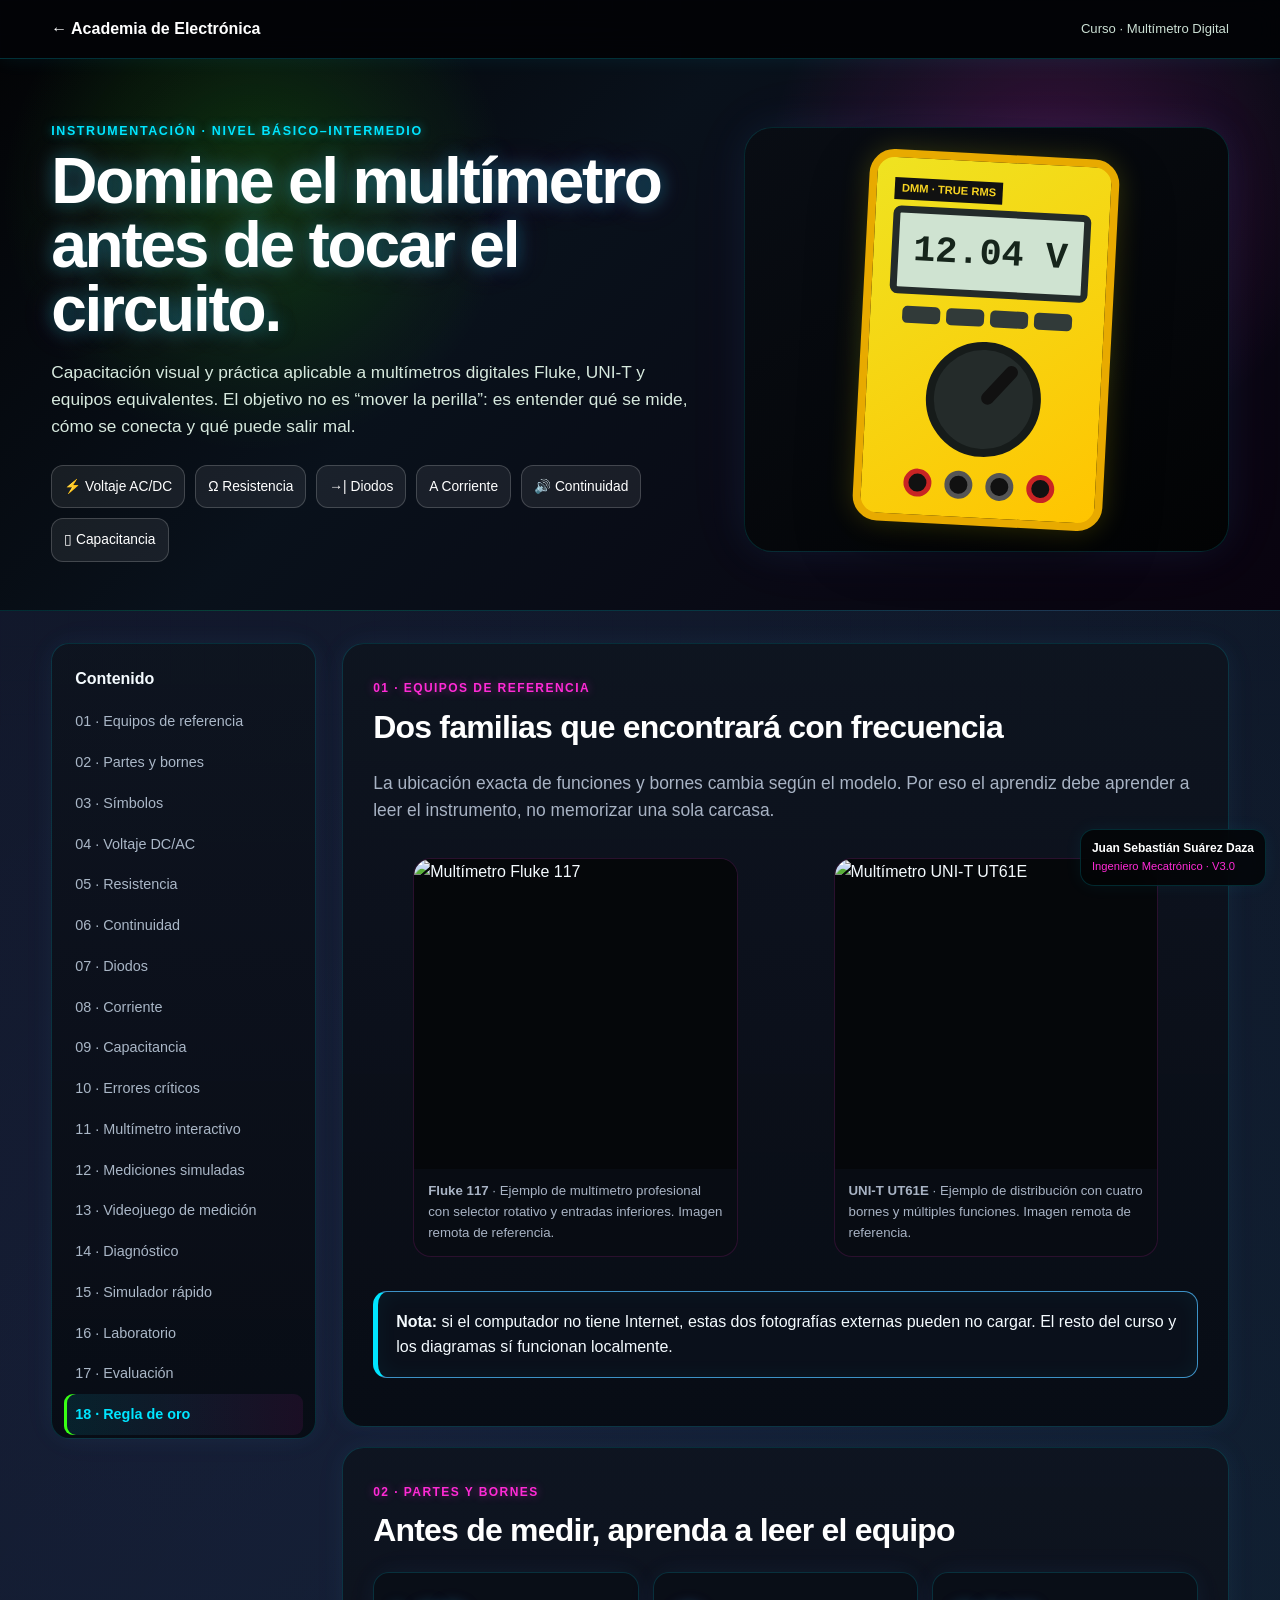
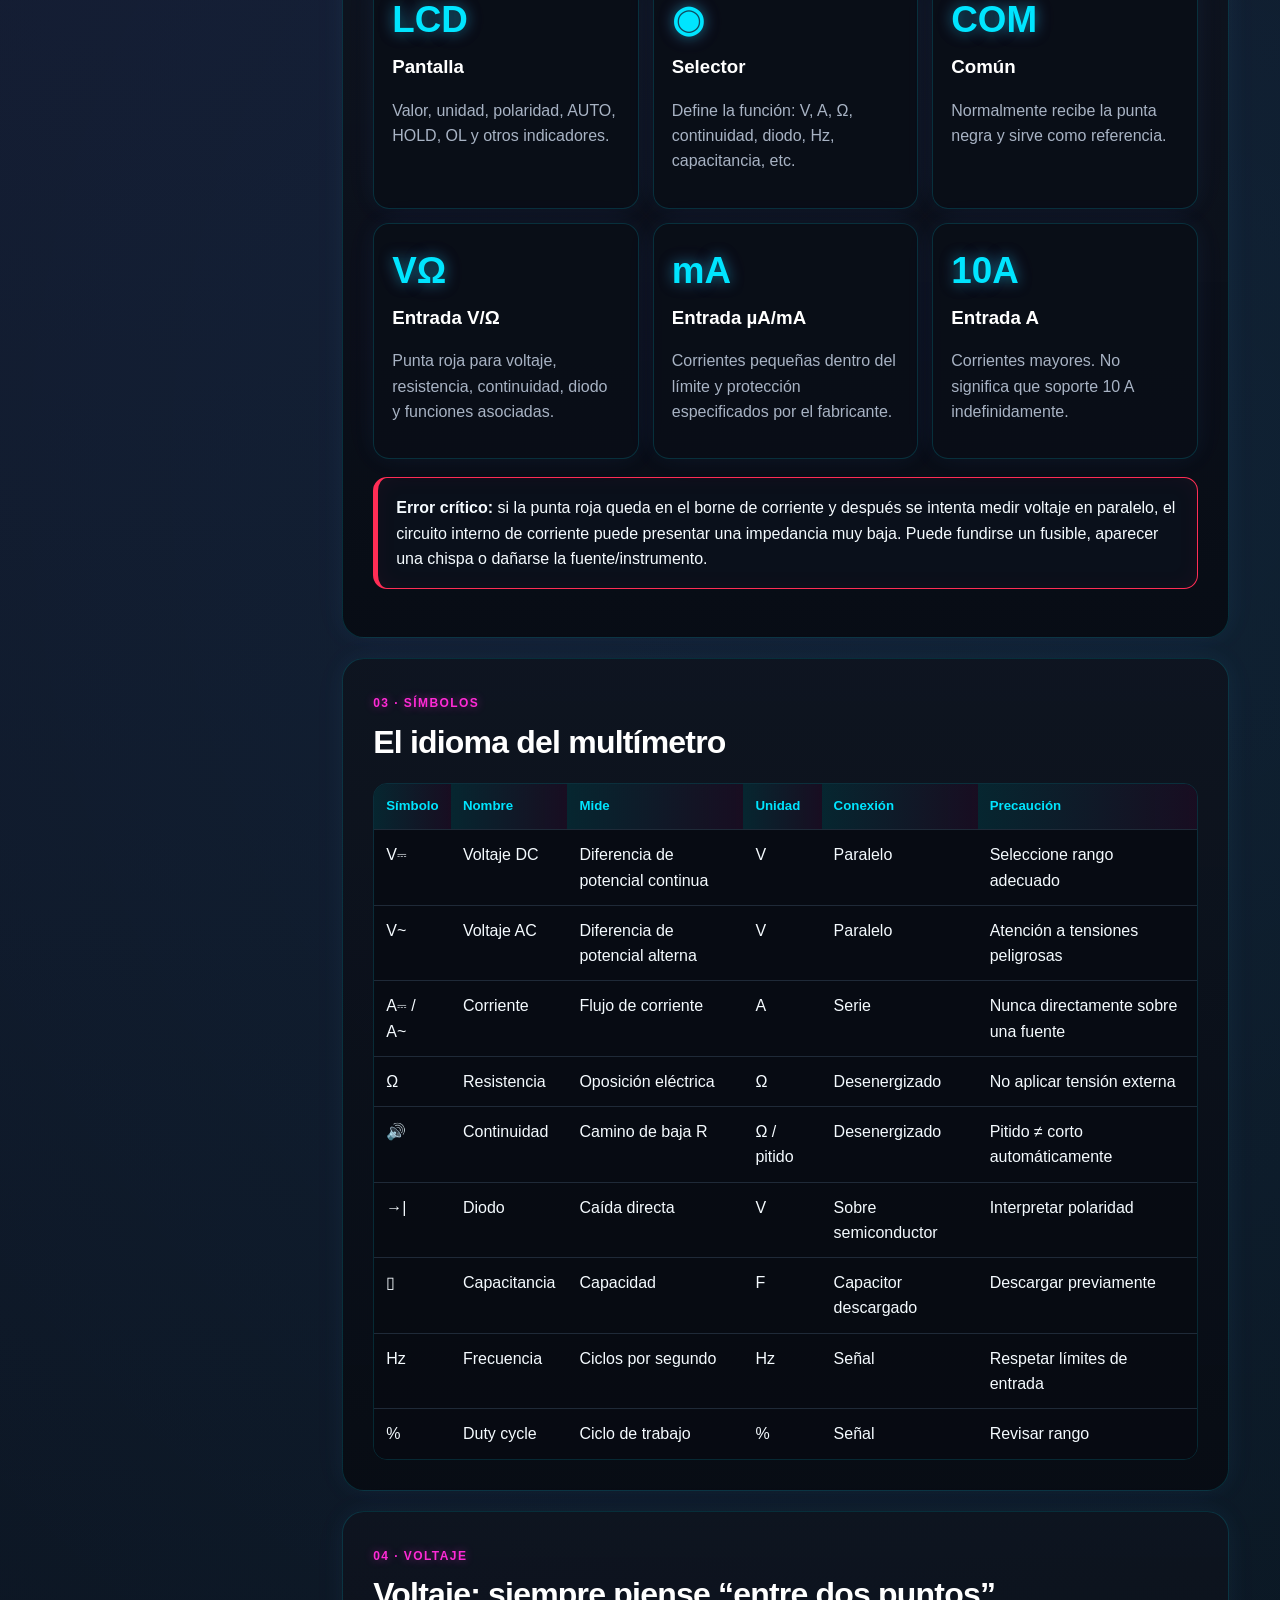
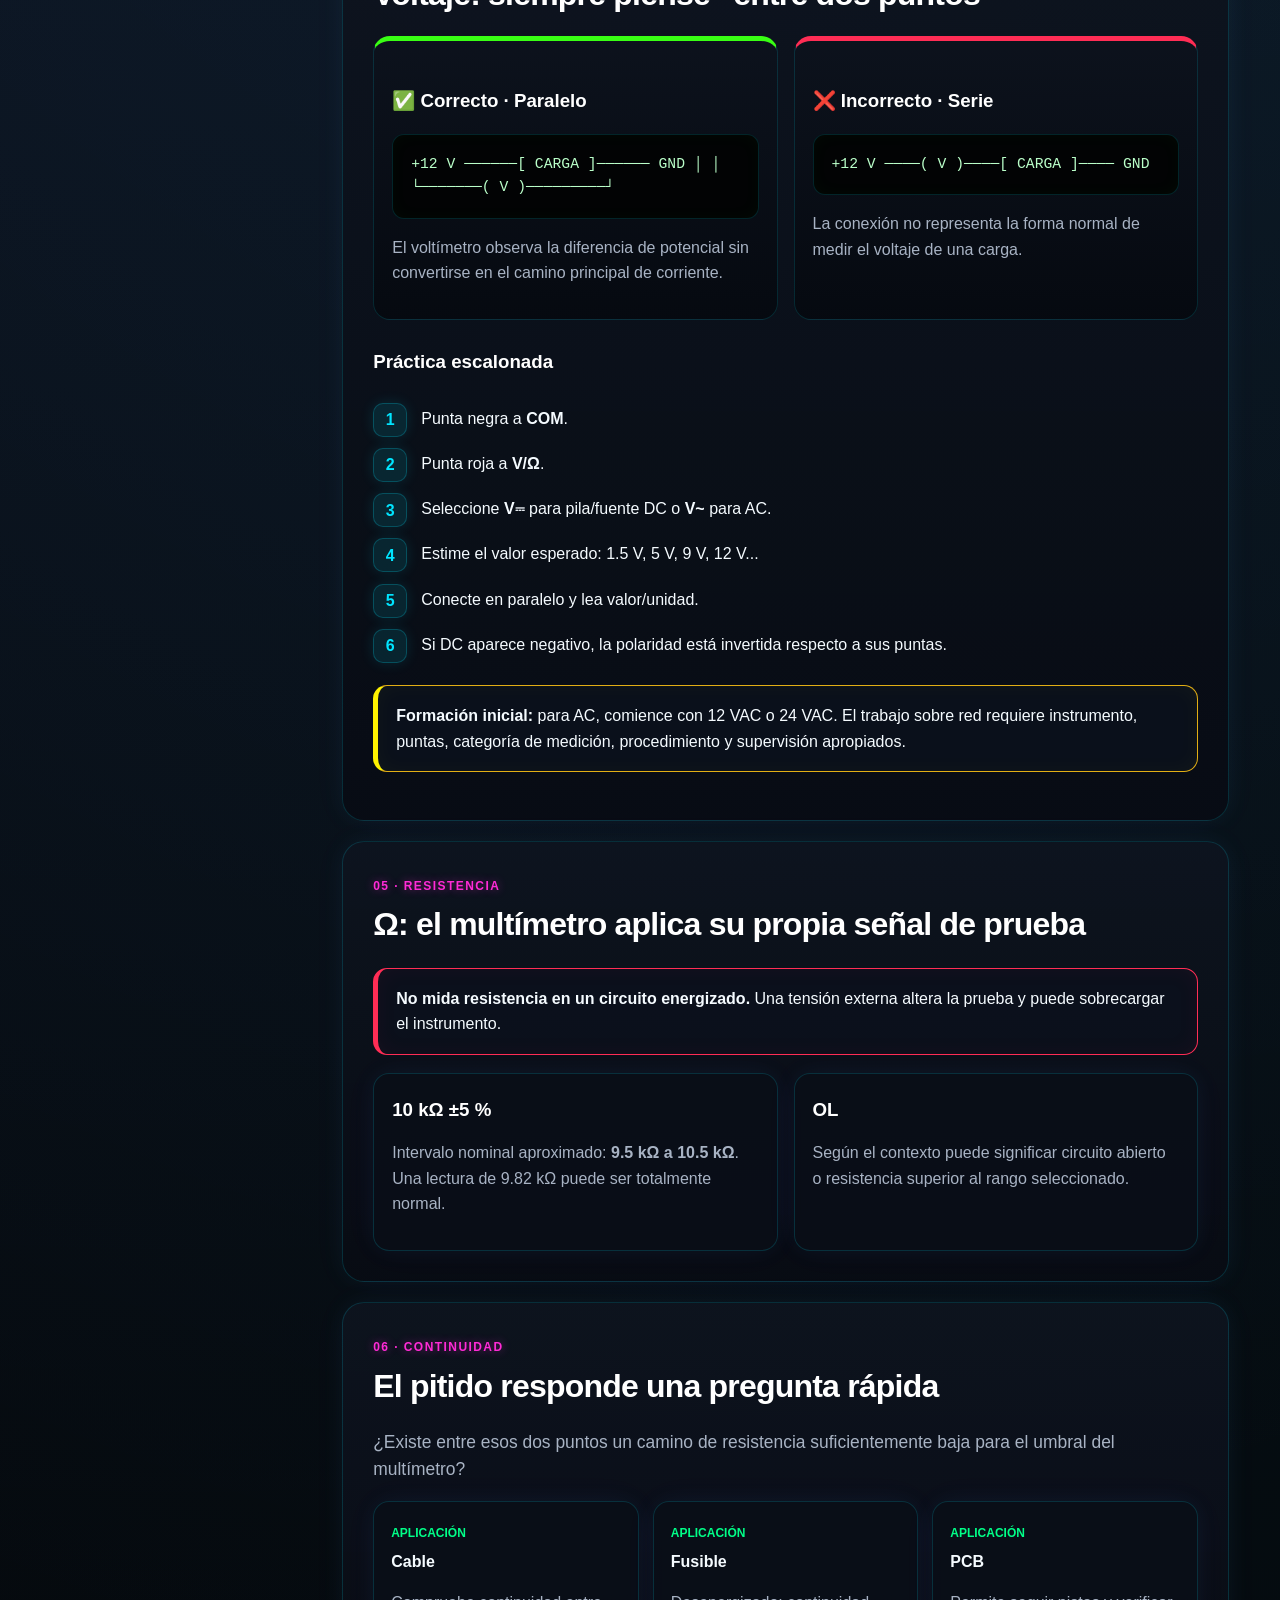
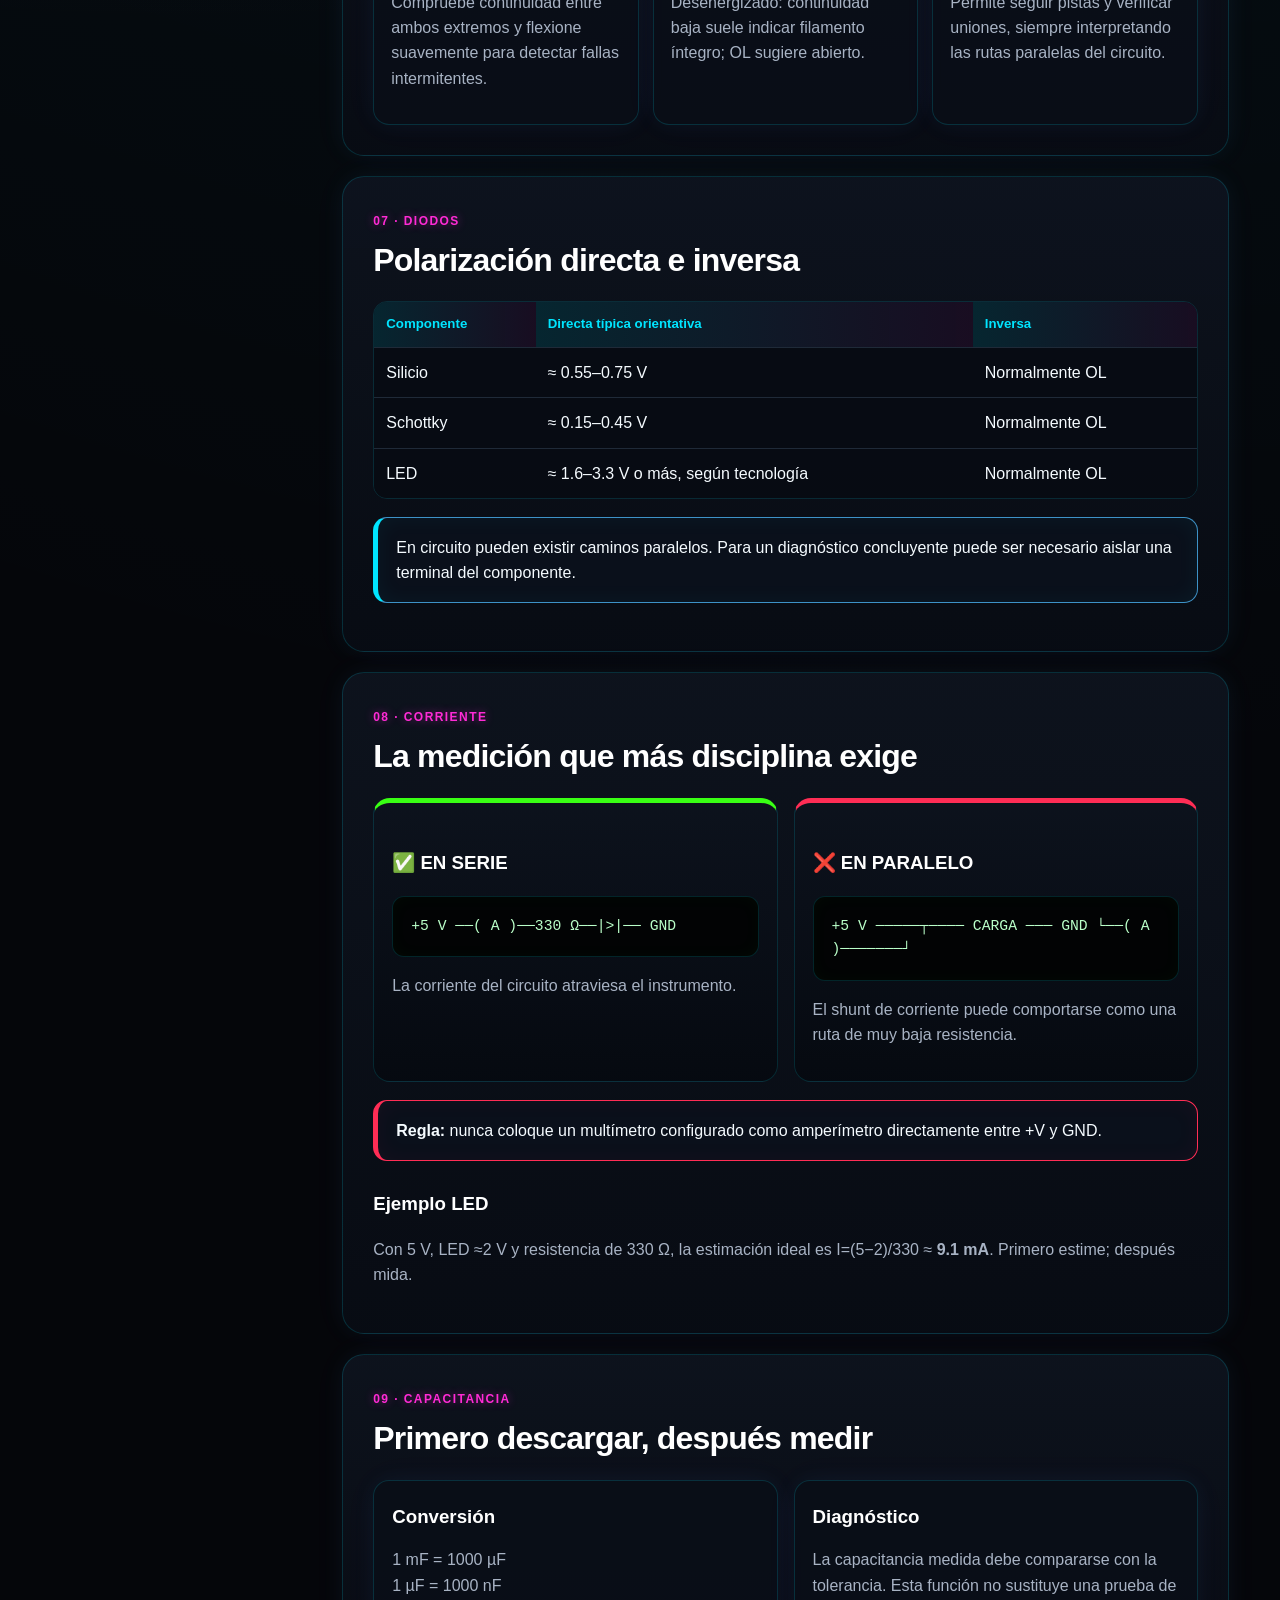
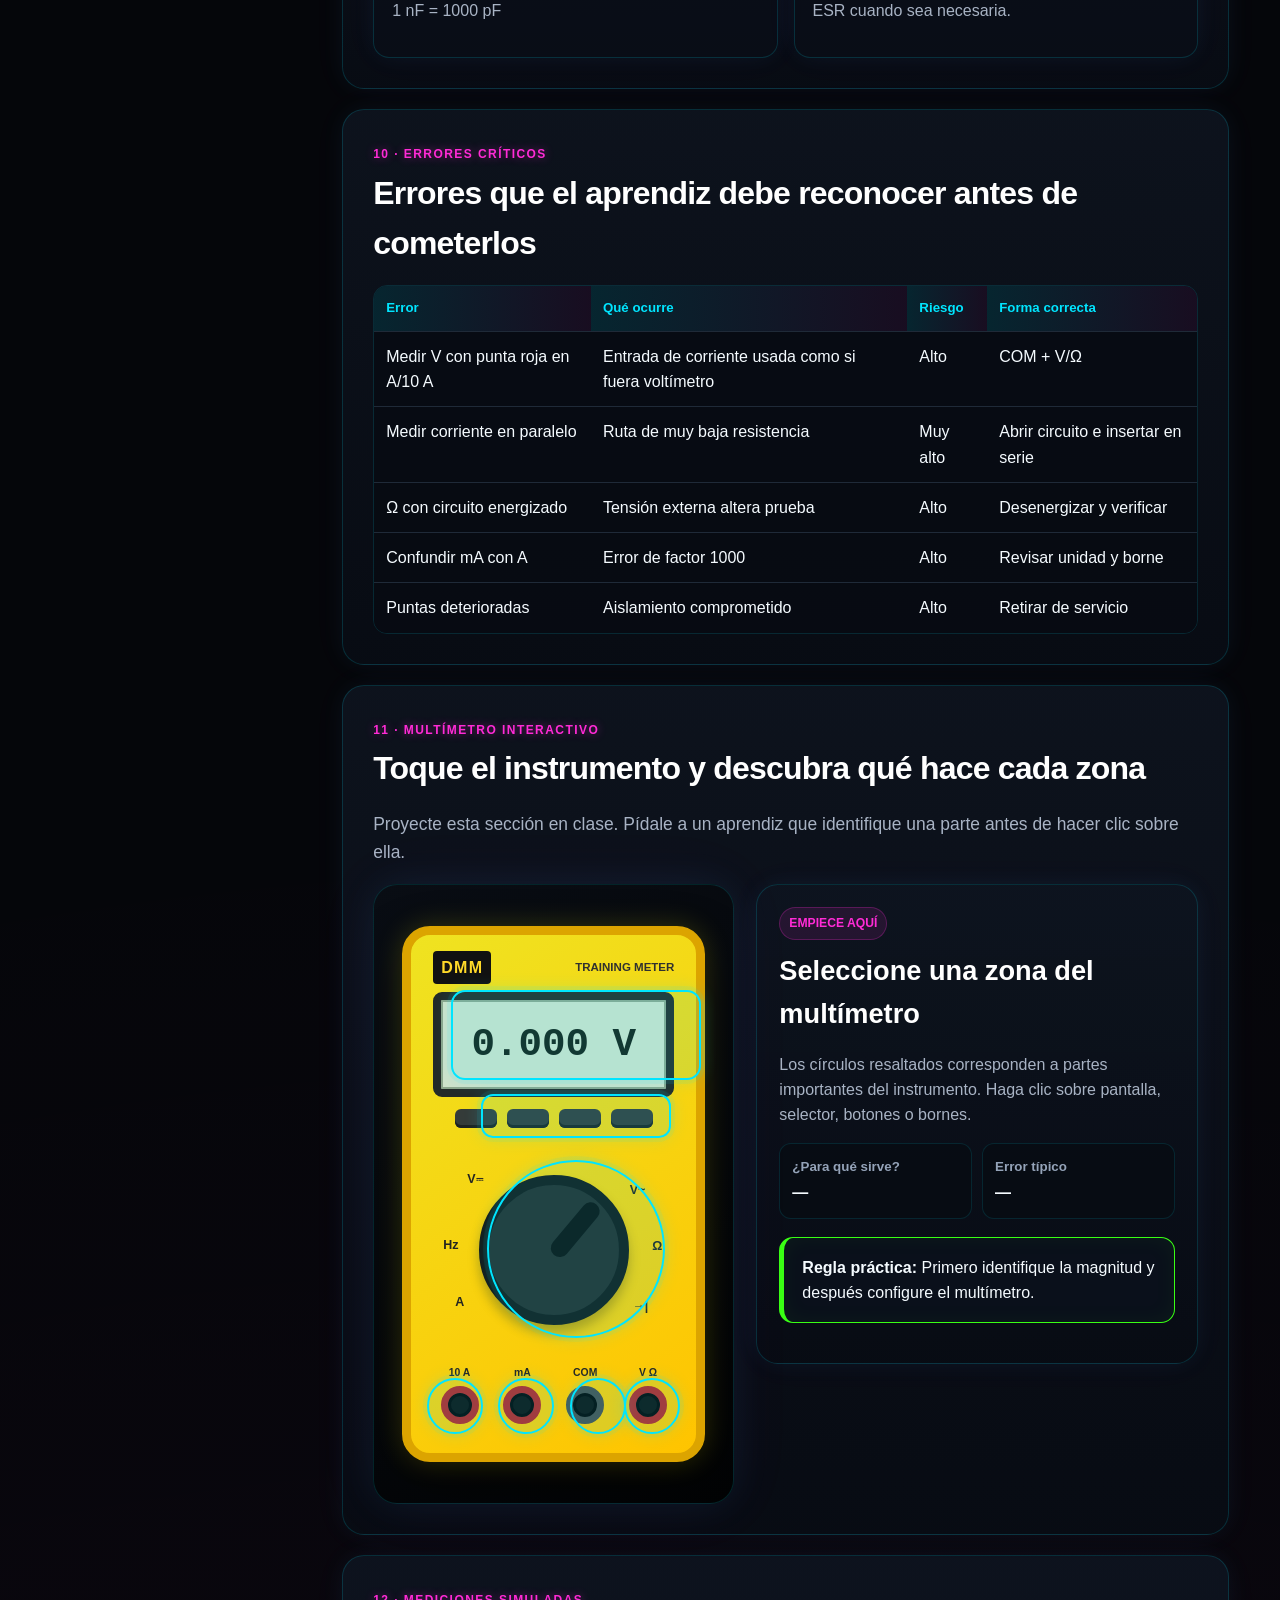
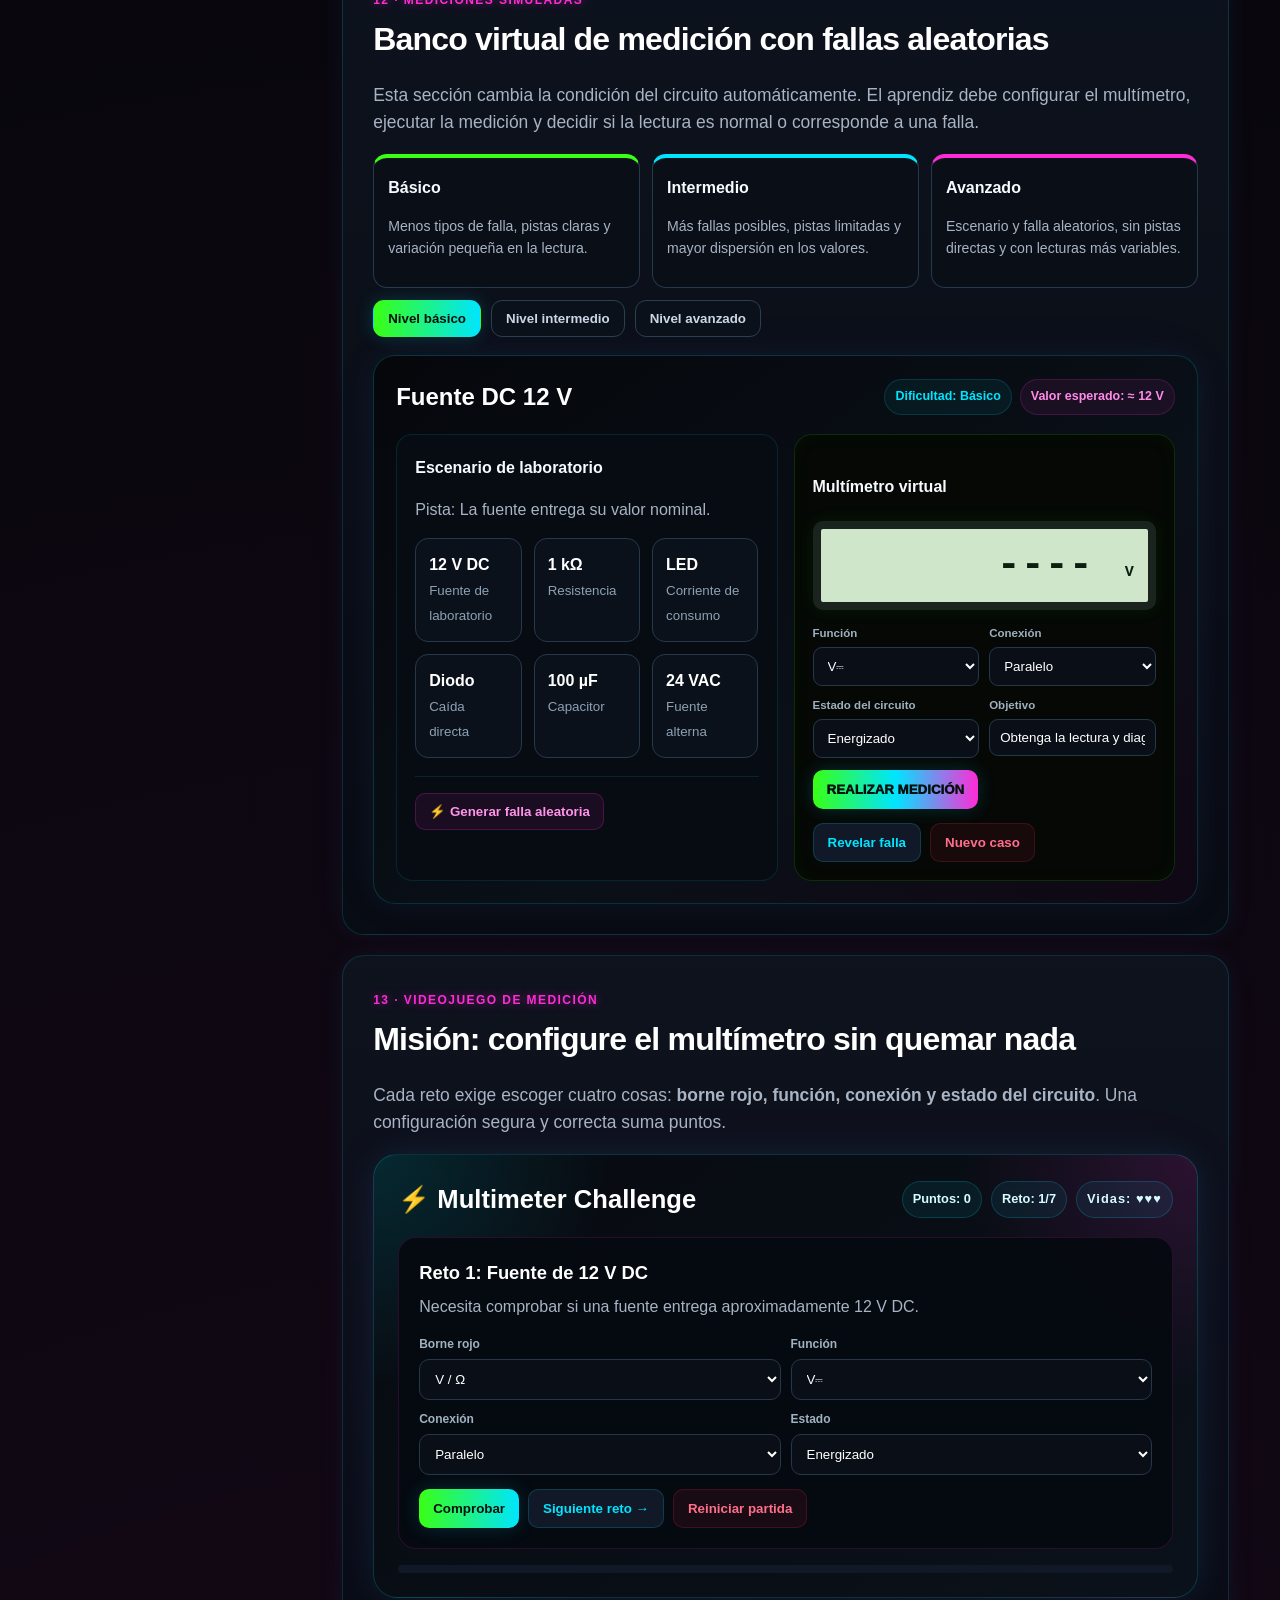
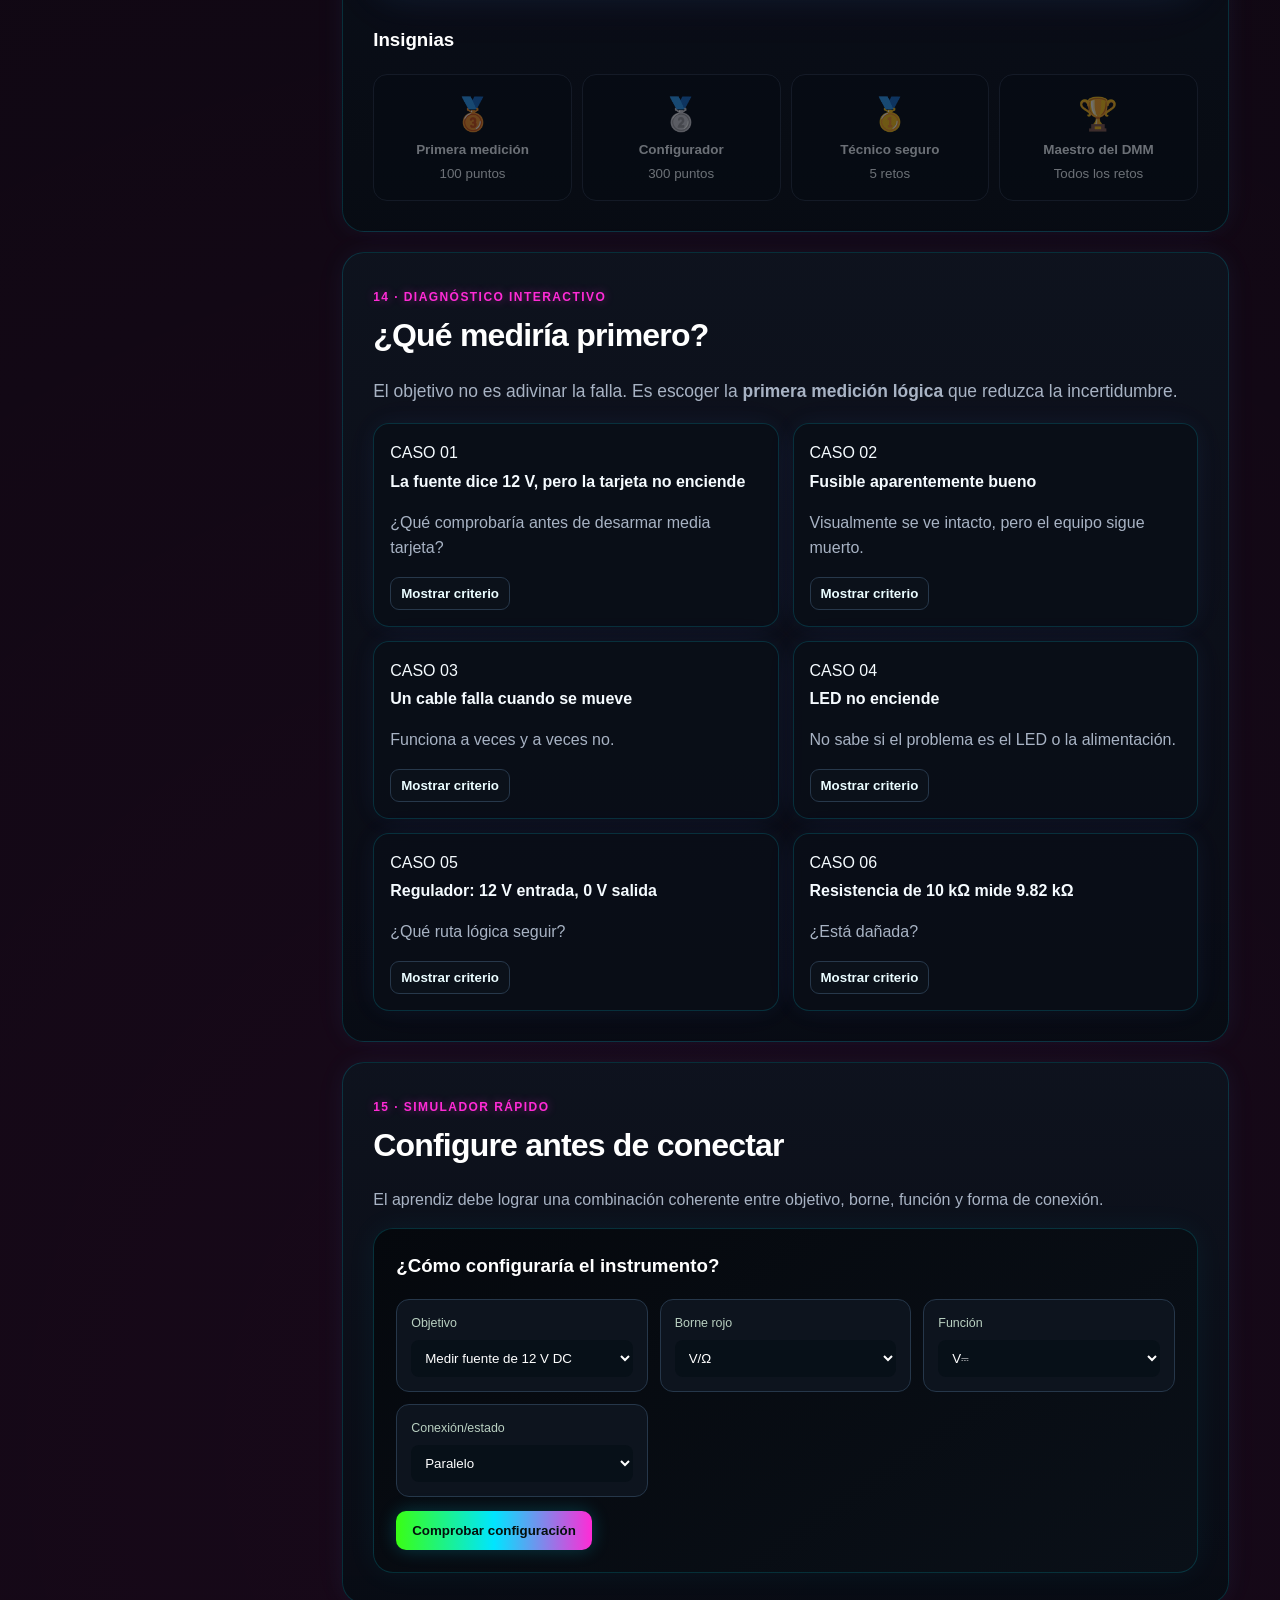
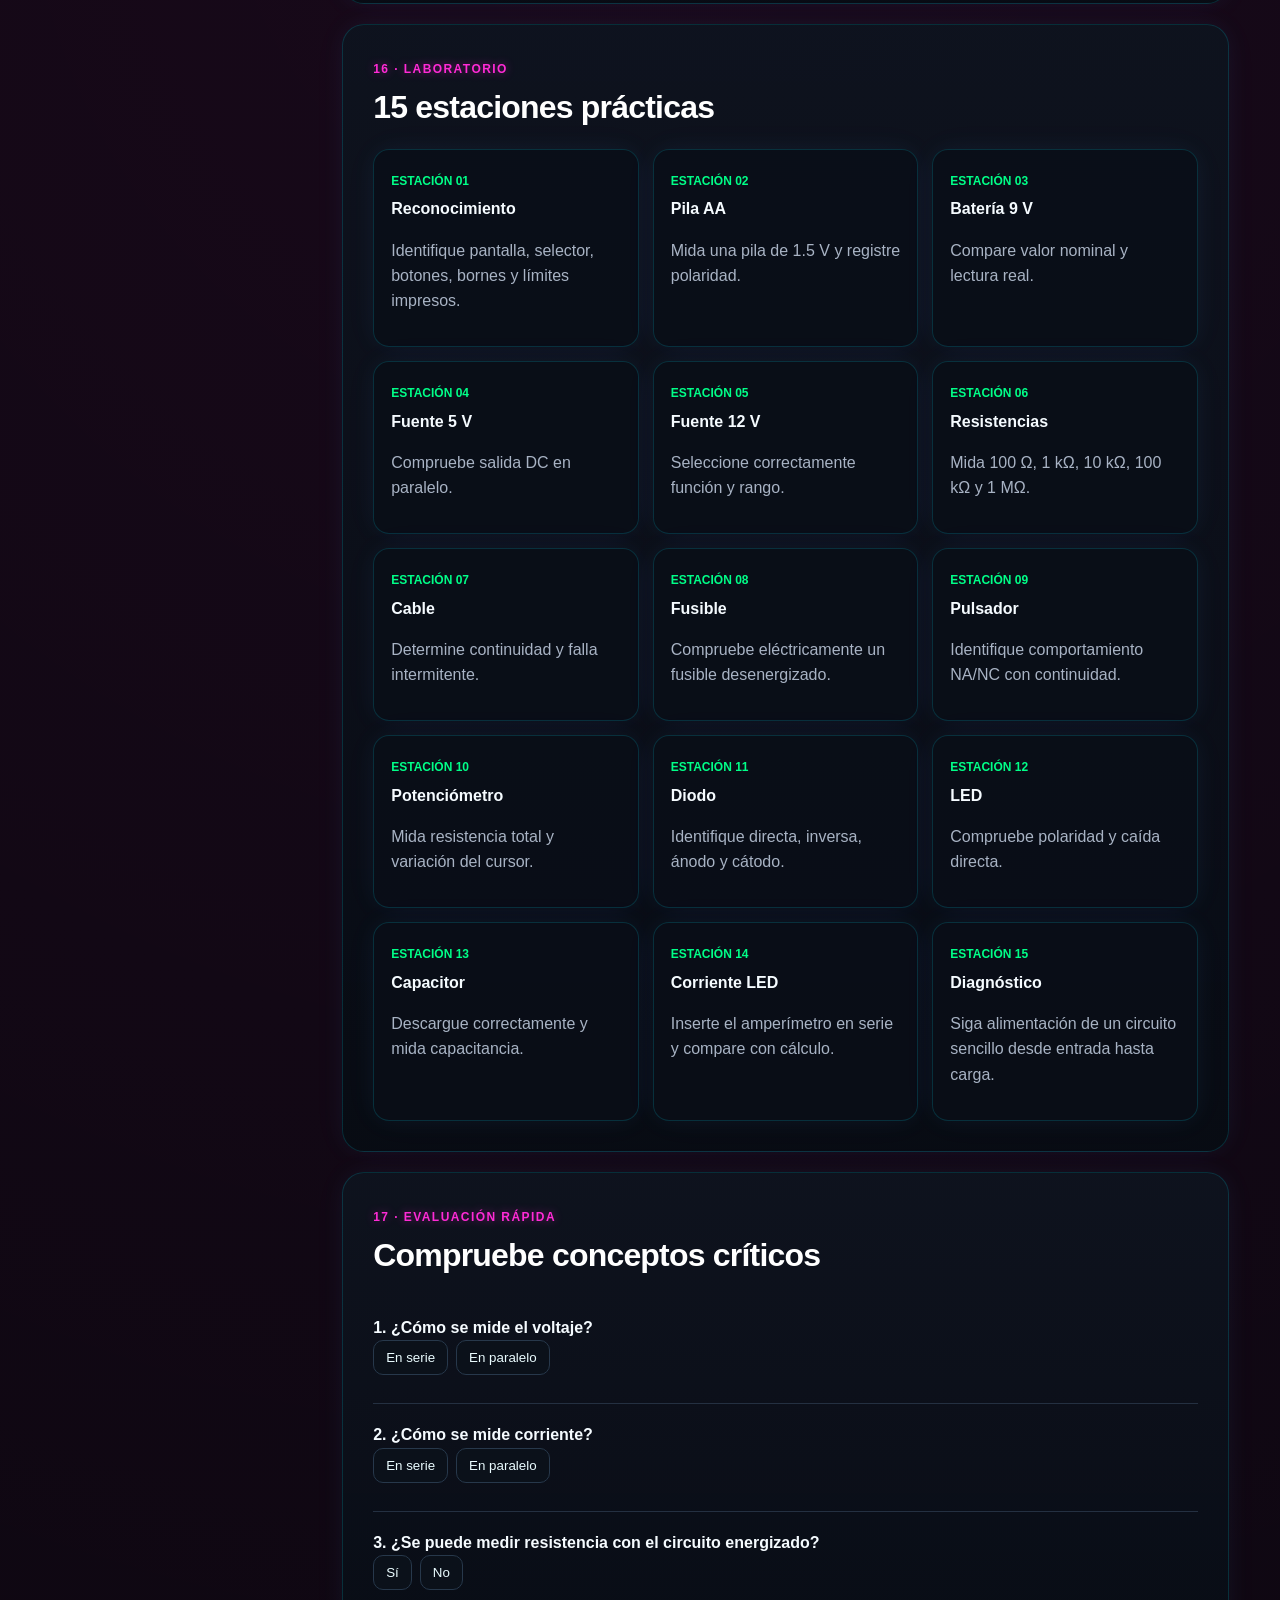
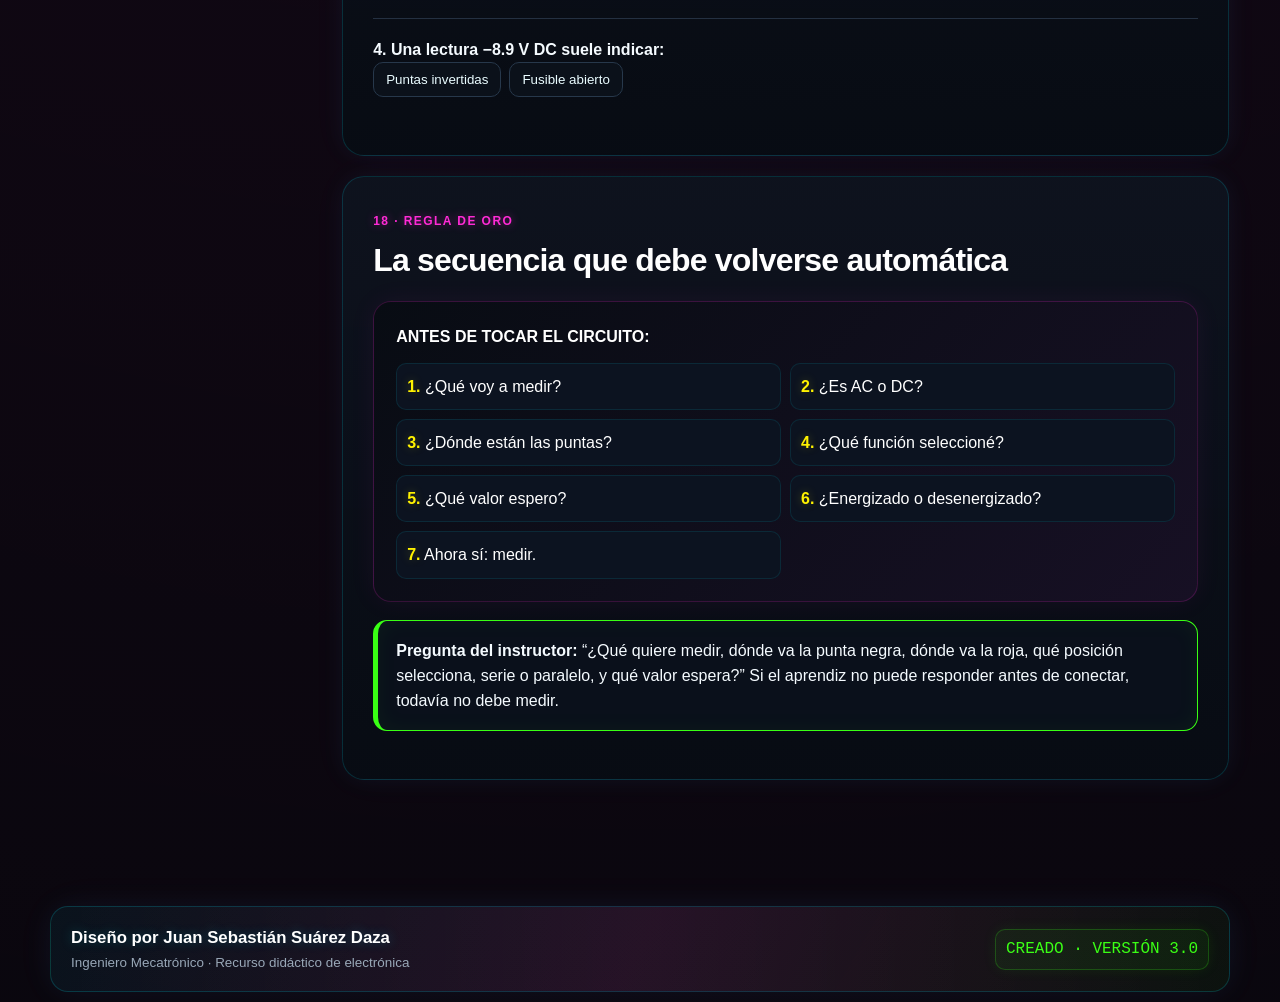
==== cursos/multimetro.html @ 2f7d41a2 "Add files via upload" ====
<!DOCTYPE html>
<html lang="es">
<head>
<meta charset="UTF-8"><meta name="viewport" content="width=device-width, initial-scale=1.0">
<title>Multímetro Digital · Academia de Electrónica</title>
<link rel="stylesheet" href="../css/estilos.css">
</head>
<body>
<header class="course-top">
  <div class="progress-bar" id="progressBar"></div>
  <div class="container">
    <a href="../index.html">← Academia de Electrónica</a>
    <span class="course-progress-label">Curso · Multímetro Digital</span>
  </div>
</header>

<section class="course-hero">
  <div class="container hero-grid">
    <div>
      <span class="eyebrow">INSTRUMENTACIÓN · NIVEL BÁSICO–INTERMEDIO</span>
      <h1>Domine el multímetro antes de tocar el circuito.</h1>
      <p>Capacitación visual y práctica aplicable a multímetros digitales Fluke, UNI-T y equipos equivalentes. El objetivo no es “mover la perilla”: es entender qué se mide, cómo se conecta y qué puede salir mal.</p>
      <div class="hero-stat-row">
        <div class="hero-stat">⚡ Voltaje AC/DC</div><div class="hero-stat">Ω Resistencia</div>
        <div class="hero-stat">→| Diodos</div><div class="hero-stat">A Corriente</div>
        <div class="hero-stat">🔊 Continuidad</div><div class="hero-stat">▯ Capacitancia</div>
      </div>
    </div>
    <div class="meter-stage" aria-label="Ilustración didáctica de multímetro">
      <div class="meter-illustration">
        <span class="meter-brand">DMM · TRUE RMS</span>
        <div class="meter-screen">12.04 V</div>
        <div class="meter-buttons"><i></i><i></i><i></i><i></i></div>
        <div class="meter-dial"></div>
        <div class="meter-jacks"><span class="jack red"></span><span class="jack"></span><span class="jack"></span><span class="jack red"></span></div>
      </div>
    </div>
  </div>
</section>

<div class="container course-shell">
<aside class="side-nav">
  <strong>Contenido</strong>
  <a href="#modelos">01 · Equipos de referencia</a>
  <a href="#partes">02 · Partes y bornes</a>
  <a href="#simbolos">03 · Símbolos</a>
  <a href="#voltaje">04 · Voltaje DC/AC</a>
  <a href="#resistencia">05 · Resistencia</a>
  <a href="#continuidad">06 · Continuidad</a>
  <a href="#diodos">07 · Diodos</a>
  <a href="#corriente">08 · Corriente</a>
  <a href="#capacitancia">09 · Capacitancia</a>
  <a href="#errores">10 · Errores críticos</a>
  <a href="#explorador">11 · Multímetro interactivo</a>
  <a href="#simulaciones">12 · Mediciones simuladas</a>
  <a href="#videojuego">13 · Videojuego de medición</a>
  <a href="#diagnostico-game">14 · Diagnóstico</a>
  <a href="#simulador">15 · Simulador rápido</a>
  <a href="#practicas">16 · Laboratorio</a>
  <a href="#quiz">17 · Evaluación</a>
  <a href="#regla">18 · Regla de oro</a>
</aside>

<main>
<section class="lesson" id="modelos">
<span class="lesson-number">01 · EQUIPOS DE REFERENCIA</span>
<h2>Dos familias que encontrará con frecuencia</h2>
<p class="lead">La ubicación exacta de funciones y bornes cambia según el modelo. Por eso el aprendiz debe aprender a leer el instrumento, no memorizar una sola carcasa.</p>
<div class="photo-grid">
  <figure class="photo-card">
    <img src="https://instrotech.com/media/catalog/product/cache/019c69a266c636a7f1281a46a2fb554a/f/l/flu117.jpg" alt="Multímetro Fluke 117" loading="lazy">
    <figcaption><strong>Fluke 117</strong> · Ejemplo de multímetro profesional con selector rotativo y entradas inferiores. Imagen remota de referencia.</figcaption>
  </figure>
  <figure class="photo-card">
    <img src="https://img.joomcdn.net/586e8e44809e0384cd6eb4e2d77193f029f30c12_original.jpeg" alt="Multímetro UNI-T UT61E" loading="lazy">
    <figcaption><strong>UNI-T UT61E</strong> · Ejemplo de distribución con cuatro bornes y múltiples funciones. Imagen remota de referencia.</figcaption>
  </figure>
</div>
<div class="callout info"><strong>Nota:</strong> si el computador no tiene Internet, estas dos fotografías externas pueden no cargar. El resto del curso y los diagramas sí funcionan localmente.</div>
</section>

<section class="lesson" id="partes">
<span class="lesson-number">02 · PARTES Y BORNES</span>
<h2>Antes de medir, aprenda a leer el equipo</h2>
<div class="grid-3">
 <div class="info-card"><div class="big-symbol">LCD</div><h3>Pantalla</h3><p>Valor, unidad, polaridad, AUTO, HOLD, OL y otros indicadores.</p></div>
 <div class="info-card"><div class="big-symbol">◉</div><h3>Selector</h3><p>Define la función: V, A, Ω, continuidad, diodo, Hz, capacitancia, etc.</p></div>
 <div class="info-card"><div class="big-symbol">COM</div><h3>Común</h3><p>Normalmente recibe la punta negra y sirve como referencia.</p></div>
 <div class="info-card"><div class="big-symbol">VΩ</div><h3>Entrada V/Ω</h3><p>Punta roja para voltaje, resistencia, continuidad, diodo y funciones asociadas.</p></div>
 <div class="info-card"><div class="big-symbol">mA</div><h3>Entrada µA/mA</h3><p>Corrientes pequeñas dentro del límite y protección especificados por el fabricante.</p></div>
 <div class="info-card"><div class="big-symbol">10A</div><h3>Entrada A</h3><p>Corrientes mayores. No significa que soporte 10 A indefinidamente.</p></div>
</div>
<div class="callout danger"><strong>Error crítico:</strong> si la punta roja queda en el borne de corriente y después se intenta medir voltaje en paralelo, el circuito interno de corriente puede presentar una impedancia muy baja. Puede fundirse un fusible, aparecer una chispa o dañarse la fuente/instrumento.</div>
</section>

<section class="lesson" id="simbolos">
<span class="lesson-number">03 · SÍMBOLOS</span>
<h2>El idioma del multímetro</h2>
<div class="table-wrap"><table>
<tr><th>Símbolo</th><th>Nombre</th><th>Mide</th><th>Unidad</th><th>Conexión</th><th>Precaución</th></tr>
<tr><td>V⎓</td><td>Voltaje DC</td><td>Diferencia de potencial continua</td><td>V</td><td>Paralelo</td><td>Seleccione rango adecuado</td></tr>
<tr><td>V~</td><td>Voltaje AC</td><td>Diferencia de potencial alterna</td><td>V</td><td>Paralelo</td><td>Atención a tensiones peligrosas</td></tr>
<tr><td>A⎓ / A~</td><td>Corriente</td><td>Flujo de corriente</td><td>A</td><td>Serie</td><td>Nunca directamente sobre una fuente</td></tr>
<tr><td>Ω</td><td>Resistencia</td><td>Oposición eléctrica</td><td>Ω</td><td>Desenergizado</td><td>No aplicar tensión externa</td></tr>
<tr><td>🔊</td><td>Continuidad</td><td>Camino de baja R</td><td>Ω / pitido</td><td>Desenergizado</td><td>Pitido ≠ corto automáticamente</td></tr>
<tr><td>→|</td><td>Diodo</td><td>Caída directa</td><td>V</td><td>Sobre semiconductor</td><td>Interpretar polaridad</td></tr>
<tr><td>▯</td><td>Capacitancia</td><td>Capacidad</td><td>F</td><td>Capacitor descargado</td><td>Descargar previamente</td></tr>
<tr><td>Hz</td><td>Frecuencia</td><td>Ciclos por segundo</td><td>Hz</td><td>Señal</td><td>Respetar límites de entrada</td></tr>
<tr><td>%</td><td>Duty cycle</td><td>Ciclo de trabajo</td><td>%</td><td>Señal</td><td>Revisar rango</td></tr>
</table></div>
</section>

<section class="lesson" id="voltaje">
<span class="lesson-number">04 · VOLTAJE</span><h2>Voltaje: siempre piense “entre dos puntos”</h2>
<div class="visual-compare">
 <div class="diagram correct"><h3>✅ Correcto · Paralelo</h3><div class="circuit">+12 V ──────[ CARGA ]────── GND
   │                     │
   └───────( V )─────────┘</div><p>El voltímetro observa la diferencia de potencial sin convertirse en el camino principal de corriente.</p></div>
 <div class="diagram wrong"><h3>❌ Incorrecto · Serie</h3><div class="circuit">+12 V ────( V )────[ CARGA ]──── GND</div><p>La conexión no representa la forma normal de medir el voltaje de una carga.</p></div>
</div>
<h3>Práctica escalonada</h3>
<ol class="step-list">
<li>Punta negra a <b>COM</b>.</li><li>Punta roja a <b>V/Ω</b>.</li><li>Seleccione <b>V⎓</b> para pila/fuente DC o <b>V~</b> para AC.</li>
<li>Estime el valor esperado: 1.5 V, 5 V, 9 V, 12 V...</li><li>Conecte en paralelo y lea valor/unidad.</li><li>Si DC aparece negativo, la polaridad está invertida respecto a sus puntas.</li>
</ol>
<div class="callout warning"><strong>Formación inicial:</strong> para AC, comience con 12 VAC o 24 VAC. El trabajo sobre red requiere instrumento, puntas, categoría de medición, procedimiento y supervisión apropiados.</div>
</section>

<section class="lesson" id="resistencia">
<span class="lesson-number">05 · RESISTENCIA</span><h2>Ω: el multímetro aplica su propia señal de prueba</h2>
<div class="callout danger"><strong>No mida resistencia en un circuito energizado.</strong> Una tensión externa altera la prueba y puede sobrecargar el instrumento.</div>
<div class="grid-2">
<div class="info-card"><h3>10 kΩ ±5 %</h3><p>Intervalo nominal aproximado: <b>9.5 kΩ a 10.5 kΩ</b>. Una lectura de 9.82 kΩ puede ser totalmente normal.</p></div>
<div class="info-card"><h3>OL</h3><p>Según el contexto puede significar circuito abierto o resistencia superior al rango seleccionado.</p></div>
</div>
</section>

<section class="lesson" id="continuidad">
<span class="lesson-number">06 · CONTINUIDAD</span><h2>El pitido responde una pregunta rápida</h2>
<p class="lead">¿Existe entre esos dos puntos un camino de resistencia suficientemente baja para el umbral del multímetro?</p>
<div class="grid-3">
<div class="lab-card"><span class="lab-n">APLICACIÓN</span><h4>Cable</h4><p>Compruebe continuidad entre ambos extremos y flexione suavemente para detectar fallas intermitentes.</p></div>
<div class="lab-card"><span class="lab-n">APLICACIÓN</span><h4>Fusible</h4><p>Desenergizado: continuidad baja suele indicar filamento íntegro; OL sugiere abierto.</p></div>
<div class="lab-card"><span class="lab-n">APLICACIÓN</span><h4>PCB</h4><p>Permite seguir pistas y verificar uniones, siempre interpretando las rutas paralelas del circuito.</p></div>
</div>
</section>

<section class="lesson" id="diodos">
<span class="lesson-number">07 · DIODOS</span><h2>Polarización directa e inversa</h2>
<div class="table-wrap"><table>
<tr><th>Componente</th><th>Directa típica orientativa</th><th>Inversa</th></tr>
<tr><td>Silicio</td><td>≈ 0.55–0.75 V</td><td>Normalmente OL</td></tr>
<tr><td>Schottky</td><td>≈ 0.15–0.45 V</td><td>Normalmente OL</td></tr>
<tr><td>LED</td><td>≈ 1.6–3.3 V o más, según tecnología</td><td>Normalmente OL</td></tr>
</table></div>
<div class="callout info">En circuito pueden existir caminos paralelos. Para un diagnóstico concluyente puede ser necesario aislar una terminal del componente.</div>
</section>

<section class="lesson" id="corriente">
<span class="lesson-number">08 · CORRIENTE</span><h2>La medición que más disciplina exige</h2>
<div class="visual-compare">
<div class="diagram correct"><h3>✅ EN SERIE</h3><div class="circuit">+5 V ──( A )──330 Ω──|>|── GND</div><p>La corriente del circuito atraviesa el instrumento.</p></div>
<div class="diagram wrong"><h3>❌ EN PARALELO</h3><div class="circuit">+5 V ─────┬──── CARGA ─── GND
          └──( A )───────┘</div><p>El shunt de corriente puede comportarse como una ruta de muy baja resistencia.</p></div>
</div>
<div class="callout danger"><strong>Regla:</strong> nunca coloque un multímetro configurado como amperímetro directamente entre +V y GND.</div>
<h3>Ejemplo LED</h3><p>Con 5 V, LED ≈2 V y resistencia de 330 Ω, la estimación ideal es I=(5−2)/330 ≈ <b>9.1 mA</b>. Primero estime; después mida.</p>
</section>

<section class="lesson" id="capacitancia">
<span class="lesson-number">09 · CAPACITANCIA</span><h2>Primero descargar, después medir</h2>
<div class="grid-2">
<div class="info-card"><h3>Conversión</h3><p>1 mF = 1000 µF<br>1 µF = 1000 nF<br>1 nF = 1000 pF</p></div>
<div class="info-card"><h3>Diagnóstico</h3><p>La capacitancia medida debe compararse con la tolerancia. Esta función no sustituye una prueba de ESR cuando sea necesaria.</p></div>
</div>
</section>

<section class="lesson" id="errores">
<span class="lesson-number">10 · ERRORES CRÍTICOS</span><h2>Errores que el aprendiz debe reconocer antes de cometerlos</h2>
<div class="table-wrap"><table>
<tr><th>Error</th><th>Qué ocurre</th><th>Riesgo</th><th>Forma correcta</th></tr>
<tr><td>Medir V con punta roja en A/10 A</td><td>Entrada de corriente usada como si fuera voltímetro</td><td>Alto</td><td>COM + V/Ω</td></tr>
<tr><td>Medir corriente en paralelo</td><td>Ruta de muy baja resistencia</td><td>Muy alto</td><td>Abrir circuito e insertar en serie</td></tr>
<tr><td>Ω con circuito energizado</td><td>Tensión externa altera prueba</td><td>Alto</td><td>Desenergizar y verificar</td></tr>
<tr><td>Confundir mA con A</td><td>Error de factor 1000</td><td>Alto</td><td>Revisar unidad y borne</td></tr>
<tr><td>Puntas deterioradas</td><td>Aislamiento comprometido</td><td>Alto</td><td>Retirar de servicio</td></tr>
</table></div>
</section>


<section class="lesson interactive-zone" id="explorador">
<span class="lesson-number">11 · MULTÍMETRO INTERACTIVO</span>
<h2>Toque el instrumento y descubra qué hace cada zona</h2>
<p class="lead">Proyecte esta sección en clase. Pídale a un aprendiz que identifique una parte antes de hacer clic sobre ella.</p>

<div class="multimeter-lab">
  <div class="hotspot-meter">
    <div class="training-meter">
      <div class="brandline"><span class="brandbox">DMM</span><span class="modelbox">TRAINING METER</span></div>
      <div class="screen">0.000 V</div>
      <div class="softkeys"><span></span><span></span><span></span><span></span></div>
      <div class="selector-panel">
        <span class="dial-label d1">V⎓</span><span class="dial-label d2">V~</span><span class="dial-label d3">Ω</span>
        <span class="dial-label d4">→|</span><span class="dial-label d5">A</span><span class="dial-label d6">Hz</span>
        <div class="dial"></div>
      </div>
      <div class="jack-row">
        <div class="jack-wrap">10 A<div class="jackhole red"></div></div>
        <div class="jack-wrap">mA<div class="jackhole red"></div></div>
        <div class="jack-wrap">COM<div class="jackhole"></div></div>
        <div class="jack-wrap">V Ω<div class="jackhole red"></div></div>
      </div>

      <button class="hotspot hs-screen" aria-label="Pantalla" onclick="selectMeterPart('screen')"></button>
      <button class="hotspot hs-buttons" aria-label="Botones" onclick="selectMeterPart('buttons')"></button>
      <button class="hotspot hs-selector" aria-label="Selector" onclick="selectMeterPart('selector')"></button>
      <button class="hotspot hs-jack10" aria-label="Borne 10 amperios" onclick="selectMeterPart('jack10')"></button>
      <button class="hotspot hs-jackma" aria-label="Borne miliamperios" onclick="selectMeterPart('jackma')"></button>
      <button class="hotspot hs-jackcom" aria-label="Borne COM" onclick="selectMeterPart('jackcom')"></button>
      <button class="hotspot hs-jackvohm" aria-label="Borne V ohmios" onclick="selectMeterPart('jackvohm')"></button>
    </div>
  </div>

  <div class="hotspot-panel">
    <span class="selected-part" id="partTag">EMPIECE AQUÍ</span>
    <h3 id="partName">Seleccione una zona del multímetro</h3>
    <p id="partDesc">Los círculos resaltados corresponden a partes importantes del instrumento. Haga clic sobre pantalla, selector, botones o bornes.</p>
    <div class="fact-grid">
      <div class="fact"><small>¿Para qué sirve?</small><b id="partUse">—</b></div>
      <div class="fact"><small>Error típico</small><b id="partRisk">—</b></div>
    </div>
    <div class="callout success"><strong>Regla práctica:</strong> <span id="partRule">Primero identifique la magnitud y después configure el multímetro.</span></div>
  </div>
</div>
</section>


<section class="lesson" id="simulaciones">
<span class="lesson-number">12 · MEDICIONES SIMULADAS</span>
<h2>Banco virtual de medición con fallas aleatorias</h2>
<p class="lead">Esta sección cambia la condición del circuito automáticamente. El aprendiz debe configurar el multímetro, ejecutar la medición y decidir si la lectura es normal o corresponde a una falla.</p>

<div class="difficulty-guide">
  <div class="diff-card easy"><h4>Básico</h4><p>Menos tipos de falla, pistas claras y variación pequeña en la lectura.</p></div>
  <div class="diff-card mid"><h4>Intermedio</h4><p>Más fallas posibles, pistas limitadas y mayor dispersión en los valores.</p></div>
  <div class="diff-card hard"><h4>Avanzado</h4><p>Escenario y falla aleatorios, sin pistas directas y con lecturas más variables.</p></div>
</div>

<div class="level-tabs">
  <button class="level-btn active" data-level="easy" onclick="setDifficulty('easy')">Nivel básico</button>
  <button class="level-btn" data-level="medium" onclick="setDifficulty('medium')">Nivel intermedio</button>
  <button class="level-btn" data-level="hard" onclick="setDifficulty('hard')">Nivel avanzado</button>
</div>

<div class="sim-console">
  <div class="sim-head">
    <h3 id="simScenarioName">Fuente DC 12 V</h3>
    <div class="sim-status">
      <span class="sim-badge">Dificultad: <b id="difficultyLabel">Básico</b></span>
      <span class="sim-badge mag">Valor esperado: <b id="expectedValue">≈ 12 V</b></span>
    </div>
  </div>

  <div class="instrument-grid">
    <div class="virtual-circuit">
      <h4>Escenario de laboratorio</h4>
      <p id="faultHint">Pista: compare la lectura con el valor nominal.</p>

      <div class="scenario-list">
        <div class="scenario-chip" onclick="selectScenario(0)"><b>12 V DC</b><small>Fuente de laboratorio</small></div>
        <div class="scenario-chip" onclick="selectScenario(1)"><b>1 kΩ</b><small>Resistencia</small></div>
        <div class="scenario-chip" onclick="selectScenario(2)"><b>LED</b><small>Corriente de consumo</small></div>
        <div class="scenario-chip" onclick="selectScenario(3)"><b>Diodo</b><small>Caída directa</small></div>
        <div class="scenario-chip" onclick="selectScenario(4)"><b>100 µF</b><small>Capacitor</small></div>
        <div class="scenario-chip" onclick="selectScenario(5)"><b>24 VAC</b><small>Fuente alterna</small></div>
      </div>

      <div class="fault-panel">
        <button class="randomize-btn" onclick="randomizeFault(true)">⚡ Generar falla aleatoria</button>
      </div>
    </div>

    <div class="virtual-meter">
      <h4>Multímetro virtual</h4>
      <div class="virtual-display" id="simDisplay">---- <span class="virtual-unit">V</span></div>

      <div class="measurement-controls">
        <div><label>Función</label>
          <select id="simMode">
            <option value="vdc">V⎓</option><option value="vac">V~</option><option value="adc">A⎓</option>
            <option value="ohm">Ω</option><option value="diodo">Diodo</option><option value="cap">Capacitancia</option>
          </select>
        </div>
        <div><label>Conexión</label>
          <select id="simConnection">
            <option value="paralelo">Paralelo</option><option value="serie">Serie</option><option value="componente">Sobre componente</option>
          </select>
        </div>
        <div><label>Estado del circuito</label>
          <select id="simState"><option value="energizado">Energizado</option><option value="desenergizado">Desenergizado</option></select>
        </div>
        <div><label>Objetivo</label>
          <input type="text" value="Obtenga la lectura y diagnostique" readonly>
        </div>
      </div>

      <button class="measure-btn" onclick="doMeasurement()">REALIZAR MEDICIÓN</button>
      <div id="measureFeedback" class="measure-feedback"></div>

      <div class="game-controls">
        <button class="btn-game btn-next" onclick="revealFault()">Revelar falla</button>
        <button class="btn-game btn-reset" onclick="randomizeFault(true)">Nuevo caso</button>
      </div>
    </div>
  </div>
</div>
</section>

<section class="lesson" id="videojuego">
<span class="lesson-number">13 · VIDEOJUEGO DE MEDICIÓN</span>
<h2>Misión: configure el multímetro sin quemar nada</h2>
<p class="lead">Cada reto exige escoger cuatro cosas: <b>borne rojo, función, conexión y estado del circuito</b>. Una configuración segura y correcta suma puntos.</p>

<div class="mission-board">
  <div class="mission-head">
    <h3>⚡ Multimeter Challenge</h3>
    <div class="scorebox">
      <span class="score-chip">Puntos: <b id="gameScore">0</b></span>
      <span class="score-chip">Reto: <b id="gameLevel">1/7</b></span>
      <span class="score-chip lives">Vidas: <b id="gameLives">♥♥♥</b></span>
    </div>
  </div>

  <div class="mission-card">
    <div class="mission-title" id="missionTitle">Reto 1</div>
    <p class="mission-context" id="missionContext"></p>

    <div class="game-grid">
      <div class="game-field"><label>Borne rojo</label>
        <select id="gameBorne"><option value="vohm">V / Ω</option><option value="ma">µA / mA</option><option value="10a">A / 10 A</option></select>
      </div>
      <div class="game-field"><label>Función</label>
        <select id="gameFuncion"><option value="vdc">V⎓</option><option value="vac">V~</option><option value="adc">A⎓</option><option value="ohm">Ω</option><option value="continuidad">Continuidad</option><option value="diodo">Diodo</option><option value="cap">Capacitancia</option></select>
      </div>
      <div class="game-field"><label>Conexión</label>
        <select id="gameConexion"><option value="paralelo">Paralelo</option><option value="serie">Serie</option><option value="componente">Sobre componente / entre terminales</option></select>
      </div>
      <div class="game-field"><label>Estado</label>
        <select id="gameEstado"><option value="energizado">Energizado</option><option value="desenergizado">Desenergizado</option></select>
      </div>
    </div>

    <div class="game-controls">
      <button class="btn-game btn-check" onclick="checkMission()">Comprobar</button>
      <button class="btn-game btn-next" onclick="nextMission()">Siguiente reto →</button>
      <button class="btn-game btn-reset" onclick="resetGame()">Reiniciar partida</button>
    </div>

    <div id="gameFeedback" class="game-feedback"></div>
  </div>

  <div class="mission-progress"><i id="missionProgressFill"></i></div>
</div>

<h3>Insignias</h3>
<div class="badge-wall">
  <div class="achievement" id="ach1"><div class="medal">🥉</div><strong>Primera medición</strong><small>100 puntos</small></div>
  <div class="achievement" id="ach2"><div class="medal">🥈</div><strong>Configurador</strong><small>300 puntos</small></div>
  <div class="achievement" id="ach3"><div class="medal">🥇</div><strong>Técnico seguro</strong><small>5 retos</small></div>
  <div class="achievement" id="ach4"><div class="medal">🏆</div><strong>Maestro del DMM</strong><small>Todos los retos</small></div>
</div>
</section>

<section class="lesson" id="diagnostico-game">
<span class="lesson-number">14 · DIAGNÓSTICO INTERACTIVO</span>
<h2>¿Qué mediría primero?</h2>
<p class="lead">El objetivo no es adivinar la falla. Es escoger la <b>primera medición lógica</b> que reduzca la incertidumbre.</p>

<div class="diagnostic-grid">
  <div class="diagnostic-card">
    <span class="lab-n">CASO 01</span><h4>La fuente dice 12 V, pero la tarjeta no enciende</h4>
    <p>¿Qué comprobaría antes de desarmar media tarjeta?</p>
    <button class="reveal-btn" onclick="toggleDiagnosis('d1')">Mostrar criterio</button>
    <div class="diagnostic-answer" id="d1"><b>Voltaje DC en la salida de la fuente y luego en la entrada de la PCB.</b> Primero confirme que la energía realmente llega.</div>
  </div>
  <div class="diagnostic-card">
    <span class="lab-n">CASO 02</span><h4>Fusible aparentemente bueno</h4>
    <p>Visualmente se ve intacto, pero el equipo sigue muerto.</p>
    <button class="reveal-btn" onclick="toggleDiagnosis('d2')">Mostrar criterio</button>
    <div class="diagnostic-answer" id="d2"><b>Continuidad con el circuito desenergizado.</b> Una inspección visual no reemplaza la comprobación eléctrica.</div>
  </div>
  <div class="diagnostic-card">
    <span class="lab-n">CASO 03</span><h4>Un cable falla cuando se mueve</h4>
    <p>Funciona a veces y a veces no.</p>
    <button class="reveal-btn" onclick="toggleDiagnosis('d3')">Mostrar criterio</button>
    <div class="diagnostic-answer" id="d3"><b>Continuidad mientras se flexiona cuidadosamente el cable.</b> Busque una interrupción intermitente.</div>
  </div>
  <div class="diagnostic-card">
    <span class="lab-n">CASO 04</span><h4>LED no enciende</h4>
    <p>No sabe si el problema es el LED o la alimentación.</p>
    <button class="reveal-btn" onclick="toggleDiagnosis('d4')">Mostrar criterio</button>
    <div class="diagnostic-answer" id="d4"><b>Compruebe primero alimentación y luego función diodo sobre el LED.</b> Diagnóstico es secuencia, no intuición.</div>
  </div>
  <div class="diagnostic-card">
    <span class="lab-n">CASO 05</span><h4>Regulador: 12 V entrada, 0 V salida</h4>
    <p>¿Qué ruta lógica seguir?</p>
    <button class="reveal-btn" onclick="toggleDiagnosis('d5')">Mostrar criterio</button>
    <div class="diagnostic-answer" id="d5"><b>Verifique GND, salida respecto a GND, posible corto a la salida y condiciones de habilitación del regulador.</b></div>
  </div>
  <div class="diagnostic-card">
    <span class="lab-n">CASO 06</span><h4>Resistencia de 10 kΩ mide 9.82 kΩ</h4>
    <p>¿Está dañada?</p>
    <button class="reveal-btn" onclick="toggleDiagnosis('d6')">Mostrar criterio</button>
    <div class="diagnostic-answer" id="d6"><b>No necesariamente.</b> Compare con la tolerancia. Para ±5 %, 9.82 kΩ está dentro del intervalo nominal.</div>
  </div>
</div>
</section>

<section class="lesson" id="simulador">
<span class="lesson-number">15 · SIMULADOR RÁPIDO</span><h2>Configure antes de conectar</h2>
<p>El aprendiz debe lograr una combinación coherente entre objetivo, borne, función y forma de conexión.</p>
<div class="simulator">
<h3>¿Cómo configuraría el instrumento?</h3>
<div class="sim-grid">
<div class="sim-group"><label>Objetivo</label><select id="simObjetivo"><option value="12v">Medir fuente de 12 V DC</option><option value="res1k">Medir resistencia de 1 kΩ</option><option value="ledma">Medir corriente de un LED</option></select></div>
<div class="sim-group"><label>Borne rojo</label><select id="simBorne"><option value="vohm">V/Ω</option><option value="ma">mA/µA</option><option value="10a">10 A</option></select></div>
<div class="sim-group"><label>Función</label><select id="simFuncion"><option value="vdc">V⎓</option><option value="vac">V~</option><option value="ohm">Ω</option><option value="adc">A⎓</option></select></div>
<div class="sim-group"><label>Conexión/estado</label><select id="simConexion"><option value="paralelo">Paralelo</option><option value="serie">Serie</option><option value="desenergizado">Componente desenergizado</option></select></div>
</div>
<div class="sim-actions"><button class="primary-btn" onclick="verificarSimulador()">Comprobar configuración</button><span id="simSalida" class="sim-result"></span></div>
</div>
</section>

<section class="lesson" id="practicas">
<span class="lesson-number">16 · LABORATORIO</span><h2>15 estaciones prácticas</h2>
<div class="grid-3">
<div class="lab-card"><span class="lab-n">ESTACIÓN 01</span><h4>Reconocimiento</h4><p>Identifique pantalla, selector, botones, bornes y límites impresos.</p></div>
<div class="lab-card"><span class="lab-n">ESTACIÓN 02</span><h4>Pila AA</h4><p>Mida una pila de 1.5 V y registre polaridad.</p></div>
<div class="lab-card"><span class="lab-n">ESTACIÓN 03</span><h4>Batería 9 V</h4><p>Compare valor nominal y lectura real.</p></div>
<div class="lab-card"><span class="lab-n">ESTACIÓN 04</span><h4>Fuente 5 V</h4><p>Compruebe salida DC en paralelo.</p></div>
<div class="lab-card"><span class="lab-n">ESTACIÓN 05</span><h4>Fuente 12 V</h4><p>Seleccione correctamente función y rango.</p></div>
<div class="lab-card"><span class="lab-n">ESTACIÓN 06</span><h4>Resistencias</h4><p>Mida 100 Ω, 1 kΩ, 10 kΩ, 100 kΩ y 1 MΩ.</p></div>
<div class="lab-card"><span class="lab-n">ESTACIÓN 07</span><h4>Cable</h4><p>Determine continuidad y falla intermitente.</p></div>
<div class="lab-card"><span class="lab-n">ESTACIÓN 08</span><h4>Fusible</h4><p>Compruebe eléctricamente un fusible desenergizado.</p></div>
<div class="lab-card"><span class="lab-n">ESTACIÓN 09</span><h4>Pulsador</h4><p>Identifique comportamiento NA/NC con continuidad.</p></div>
<div class="lab-card"><span class="lab-n">ESTACIÓN 10</span><h4>Potenciómetro</h4><p>Mida resistencia total y variación del cursor.</p></div>
<div class="lab-card"><span class="lab-n">ESTACIÓN 11</span><h4>Diodo</h4><p>Identifique directa, inversa, ánodo y cátodo.</p></div>
<div class="lab-card"><span class="lab-n">ESTACIÓN 12</span><h4>LED</h4><p>Compruebe polaridad y caída directa.</p></div>
<div class="lab-card"><span class="lab-n">ESTACIÓN 13</span><h4>Capacitor</h4><p>Descargue correctamente y mida capacitancia.</p></div>
<div class="lab-card"><span class="lab-n">ESTACIÓN 14</span><h4>Corriente LED</h4><p>Inserte el amperímetro en serie y compare con cálculo.</p></div>
<div class="lab-card"><span class="lab-n">ESTACIÓN 15</span><h4>Diagnóstico</h4><p>Siga alimentación de un circuito sencillo desde entrada hasta carga.</p></div>
</div>
</section>

<section class="lesson" id="quiz">
<span class="lesson-number">17 · EVALUACIÓN RÁPIDA</span><h2>Compruebe conceptos críticos</h2>
<div class="quiz-question"><strong>1. ¿Cómo se mide el voltaje?</strong><div class="quiz-options"><button onclick="responder('q1',false,'El voltímetro no se inserta normalmente en serie.')">En serie</button><button onclick="responder('q1',true,'Se compara la diferencia de potencial entre dos puntos.')">En paralelo</button></div><div id="q1" class="result"></div></div>
<div class="quiz-question"><strong>2. ¿Cómo se mide corriente?</strong><div class="quiz-options"><button onclick="responder('q2',true,'La corriente debe atravesar el instrumento.')">En serie</button><button onclick="responder('q2',false,'En paralelo puede provocar una condición de cortocircuito.')">En paralelo</button></div><div id="q2" class="result"></div></div>
<div class="quiz-question"><strong>3. ¿Se puede medir resistencia con el circuito energizado?</strong><div class="quiz-options"><button onclick="responder('q3',false,'La medición de Ω usa una señal interna y no debe recibir tensión externa.')">Sí</button><button onclick="responder('q3',true,'Primero debe desenergizarse y verificarse el circuito.')">No</button></div><div id="q3" class="result"></div></div>
<div class="quiz-question"><strong>4. Una lectura −8.9 V DC suele indicar:</strong><div class="quiz-options"><button onclick="responder('q4',true,'La referencia de polaridad de las puntas está invertida.')">Puntas invertidas</button><button onclick="responder('q4',false,'Una lectura negativa no implica por sí sola un fusible abierto.')">Fusible abierto</button></div><div id="q4" class="result"></div></div>
</section>

<section class="lesson" id="regla">
<span class="lesson-number">18 · REGLA DE ORO</span><h2>La secuencia que debe volverse automática</h2>
<div class="sticky-gold">
<strong>ANTES DE TOCAR EL CIRCUITO:</strong>
<div class="gold-list">
<div><b>1.</b> ¿Qué voy a medir?</div><div><b>2.</b> ¿Es AC o DC?</div><div><b>3.</b> ¿Dónde están las puntas?</div><div><b>4.</b> ¿Qué función seleccioné?</div><div><b>5.</b> ¿Qué valor espero?</div><div><b>6.</b> ¿Energizado o desenergizado?</div><div><b>7.</b> Ahora sí: medir.</div>
</div>
</div>
<div class="callout success"><strong>Pregunta del instructor:</strong> “¿Qué quiere medir, dónde va la punta negra, dónde va la roja, qué posición selecciona, serie o paralelo, y qué valor espera?” Si el aprendiz no puede responder antes de conectar, todavía no debe medir.</div>
</section>
</main>
</div>

<div class="signature-strip">
  <div class="signature-inner">
    <div>
      <div class="signature-name">Diseño por Juan Sebastián Suárez Daza</div>
      <div class="signature-title">Ingeniero Mecatrónico · Recurso didáctico de electrónica</div>
    </div>
    <div class="signature-version">CREADO · VERSIÓN 3.0</div>
  </div>
</div>
<div class="neon-credit"><b>Juan Sebastián Suárez Daza</b><span>Ingeniero Mecatrónico · V3.0</span></div>

<script src="../js/app.js"></script>
</body>
</html>
---- css/estilos.css ----
*{box-sizing:border-box}
:root{
--bg:#f3f6f7;--surface:#fff;--text:#12202a;--muted:#697883;--line:#dfe6e9;
--green:#008c45;--green2:#006d37;--lime:#b7da34;--dark:#071a13;
--yellow:#f5c842;--red:#d93c3c;--redbg:#fff0f0;--amberbg:#fff7df;--bluebg:#edf7ff;
--shadow:0 18px 45px rgba(12,34,28,.08)
}
html{scroll-behavior:smooth}
body{margin:0;font-family:Inter,Segoe UI,Arial,sans-serif;background:var(--bg);color:var(--text);line-height:1.58}
a{color:inherit}.container{width:min(1180px,92%);margin:auto}
.eyebrow{font-size:.78rem;font-weight:800;letter-spacing:.13em;color:#d9ffbf}.eyebrow.dark{color:var(--green2)}
.hero-home{background:radial-gradient(circle at 80% 20%,#0f7c47 0,#082b1b 36%,#061710 75%);color:#fff;padding:68px 0 60px}
.hero-home h1{font-size:clamp(2.6rem,6vw,5.1rem);line-height:.98;margin:.5rem 0 1rem;letter-spacing:-.04em}
.hero-home p{font-size:1.12rem;color:#d8e8df;max-width:760px}
.search-wrap{margin-top:28px;background:#fff;border-radius:16px;display:flex;align-items:center;max-width:760px;padding:0 16px;box-shadow:0 12px 35px rgba(0,0,0,.2)}
.search-wrap span{font-size:1.5rem;color:#3d4a52}.search-wrap input{border:0;outline:0;width:100%;padding:17px 12px;font-size:1rem}
.home-main{padding:42px 0 70px}.section-heading{display:flex;justify-content:space-between;align-items:end;margin-bottom:18px}.section-heading h2{font-size:2rem;margin:.2rem 0}
.pill{background:#e7f5ec;color:var(--green2);padding:7px 11px;border-radius:999px;font-weight:700;font-size:.82rem}
.course-grid{display:grid;grid-template-columns:repeat(3,1fr);gap:18px}
.course-card{background:var(--surface);border:1px solid var(--line);border-radius:22px;padding:24px;text-decoration:none;box-shadow:var(--shadow);min-height:285px;display:flex;flex-direction:column;transition:.22s}
a.course-card:hover{transform:translateY(-6px);box-shadow:0 24px 55px rgba(12,34,28,.14)}
.course-card.featured{border-top:5px solid var(--green)}.course-icon{font-size:2.25rem}.course-tag{align-self:flex-start;margin:12px 0 5px;background:#e6f7ec;color:var(--green2);font-weight:800;font-size:.74rem;padding:5px 8px;border-radius:8px}
.course-tag.muted{background:#edf1f2;color:#6e797f}.course-card h3{font-size:1.5rem;margin:.45rem 0}.course-card p{color:var(--muted)}
.course-card strong{color:var(--green2);margin-top:auto}.course-meta{display:flex;gap:8px;margin:8px 0 18px}.course-meta span{font-size:.75rem;border:1px solid var(--line);padding:5px 8px;border-radius:999px}
.disabled{opacity:.6}.hidden{display:none}.empty{text-align:center;padding:30px}.site-footer{text-align:center;color:var(--muted);padding:28px;border-top:1px solid var(--line)}

.course-top{background:#061710;color:#fff;position:sticky;top:0;z-index:50;border-bottom:1px solid rgba(255,255,255,.12)}
.course-top .container{height:58px;display:flex;justify-content:space-between;align-items:center}
.course-top a{text-decoration:none;font-weight:750}.course-progress-label{font-size:.82rem;color:#cce0d4}
.progress-bar{position:absolute;bottom:0;left:0;height:3px;background:var(--lime);width:0}
.course-hero{background:linear-gradient(115deg,#071b14,#0b4a2b);color:#fff;padding:58px 0 48px;overflow:hidden}
.hero-grid{display:grid;grid-template-columns:1.15fr .85fr;gap:36px;align-items:center}
.course-hero h1{font-size:clamp(2.7rem,5vw,4.8rem);line-height:1;margin:.45rem 0 1rem;letter-spacing:-.035em}
.course-hero p{color:#d7e9de;max-width:700px;font-size:1.08rem}
.hero-stat-row{display:flex;gap:10px;flex-wrap:wrap;margin-top:24px}.hero-stat{border:1px solid rgba(255,255,255,.18);background:rgba(255,255,255,.07);padding:10px 12px;border-radius:12px;font-size:.86rem}
.meter-stage{background:linear-gradient(145deg,#17201e,#080b0a);border-radius:28px;padding:26px;min-height:410px;display:flex;align-items:center;justify-content:center;box-shadow:0 30px 80px rgba(0,0,0,.35)}
.meter-illustration{width:250px;background:#f2c219;border:8px solid #e8aa00;border-radius:25px;padding:16px 18px 18px;transform:rotate(3deg);box-shadow:0 22px 40px rgba(0,0,0,.32)}
.meter-screen{height:88px;background:#cfe3d1;border:7px solid #232b2a;border-radius:8px;display:flex;align-items:center;justify-content:center;font:700 2.3rem "Courier New",monospace;color:#16251b}
.meter-brand{background:#111;color:#f6d322;display:inline-block;padding:2px 7px;font-weight:900;font-size:.7rem;margin-bottom:6px}.meter-buttons{display:flex;gap:6px;justify-content:center;margin:12px}.meter-buttons i{width:38px;height:17px;background:#313a39;border-radius:5px;display:block}
.meter-dial{width:115px;height:115px;border-radius:50%;background:#242b2a;margin:15px auto;position:relative;border:8px solid #161b1a}.meter-dial:after{content:"";position:absolute;width:13px;height:48px;background:#111;left:43px;top:5px;border-radius:10px;transform:rotate(40deg);transform-origin:50% 48px}
.meter-jacks{display:flex;gap:13px;justify-content:center;margin-top:12px}.jack{width:28px;height:28px;border-radius:50%;background:#111;border:5px solid #555}.jack.red{border-color:#c82424}

.course-shell{display:grid;grid-template-columns:265px minmax(0,1fr);gap:26px;padding:32px 0 70px}
.side-nav{position:sticky;top:82px;align-self:start;background:#fff;border:1px solid var(--line);border-radius:18px;padding:12px;box-shadow:var(--shadow);max-height:calc(100vh - 104px);overflow:auto}
.side-nav strong{display:block;padding:10px 11px}.side-nav a{display:block;text-decoration:none;padding:9px 11px;border-radius:9px;color:#46545c;font-size:.9rem}
.side-nav a:hover,.side-nav a.active{background:#eaf7ef;color:var(--green2);font-weight:750}
.lesson{background:#fff;border:1px solid var(--line);border-radius:22px;padding:30px;margin-bottom:20px;box-shadow:0 10px 32px rgba(12,34,28,.045)}
.lesson h2{font-size:2rem;margin:.15rem 0 1rem;letter-spacing:-.025em}.lesson h3{margin-top:1.7rem}.lesson-number{font-size:.75rem;font-weight:850;color:var(--green2);letter-spacing:.12em}
.lead{font-size:1.09rem;color:#46545c}.callout{padding:17px 18px;border-radius:14px;margin:18px 0;border-left:5px solid}
.callout.warning{background:var(--amberbg);border-color:#e2ae14}.callout.danger{background:var(--redbg);border-color:var(--red)}.callout.info{background:var(--bluebg);border-color:#3d92c7}.callout.success{background:#edf9f1;border-color:var(--green)}
.grid-2{display:grid;grid-template-columns:1fr 1fr;gap:16px}.grid-3{display:grid;grid-template-columns:repeat(3,1fr);gap:14px}
.info-card{border:1px solid var(--line);border-radius:16px;padding:18px;background:#fbfcfc}.info-card h3{margin:.2rem 0}.big-symbol{font-size:2.3rem;font-weight:800;color:var(--green2)}
.visual-compare{display:grid;grid-template-columns:1fr 1fr;gap:16px}.diagram{border:1px solid var(--line);border-radius:17px;padding:18px;background:#fafcfc}.diagram.correct{border-top:5px solid var(--green)}.diagram.wrong{border-top:5px solid var(--red)}
.circuit{font-family:"Courier New",monospace;background:#101714;color:#e7fff0;padding:18px;border-radius:12px;overflow:auto;font-size:.92rem}
.photo-grid{display:grid;grid-template-columns:1fr 1fr;gap:16px}.photo-card{border:1px solid var(--line);border-radius:18px;overflow:hidden;background:#fff}.photo-card img{width:100%;height:310px;object-fit:contain;background:#f5f5f5;display:block}.photo-card figcaption{padding:12px 14px;color:#52616a;font-size:.83rem}
.table-wrap{overflow:auto;border-radius:14px;border:1px solid var(--line)}table{width:100%;border-collapse:collapse;min-width:680px}th,td{padding:12px;border-bottom:1px solid var(--line);text-align:left;vertical-align:top}th{background:#eef7f1;color:#194f31;font-size:.83rem}tr:last-child td{border-bottom:0}
.step-list{counter-reset:item;padding:0;list-style:none}.step-list li{counter-increment:item;position:relative;padding:10px 0 10px 48px}.step-list li:before{content:counter(item);position:absolute;left:0;top:7px;width:32px;height:32px;border-radius:10px;background:#e8f7ee;color:var(--green2);display:grid;place-items:center;font-weight:850}
.lab-card{border:1px solid var(--line);border-radius:16px;padding:17px}.lab-card .lab-n{font-size:.75rem;font-weight:850;color:var(--green2)}.lab-card h4{margin:.25rem 0 .5rem}
.simulator{background:#0b1511;color:#fff;border-radius:20px;padding:22px}.simulator h3{margin-top:0}.sim-grid{display:grid;grid-template-columns:repeat(3,1fr);gap:12px}.sim-group{background:#14231c;border:1px solid #274032;padding:14px;border-radius:13px}.sim-group label{display:block;font-size:.78rem;color:#b9d0c1;margin-bottom:6px}.sim-group select{width:100%;padding:10px;border-radius:8px;border:0}.sim-actions{display:flex;align-items:center;gap:12px;margin-top:14px}.primary-btn{border:0;border-radius:10px;background:var(--lime);color:#14200b;padding:12px 16px;font-weight:850;cursor:pointer}.sim-result{font-weight:750}
.quiz-question{border-top:1px solid var(--line);padding:18px 0}.quiz-question:first-of-type{border-top:0}.quiz-options{display:flex;gap:8px;flex-wrap:wrap}.quiz-options button{border:1px solid var(--line);background:#fff;padding:9px 12px;border-radius:10px;cursor:pointer}.quiz-options button:hover{background:#edf8f1}.result{font-weight:750;margin-top:10px}
.sticky-gold{background:#162b20;color:#fff;border-radius:18px;padding:22px}.gold-list{display:grid;grid-template-columns:repeat(2,1fr);gap:9px;margin-top:13px}.gold-list div{background:#203a2c;border-radius:10px;padding:10px}.gold-list b{color:#d5ee72}
@media(max-width:980px){.course-grid{grid-template-columns:1fr}.hero-grid{grid-template-columns:1fr}.meter-stage{min-height:auto}.course-shell{grid-template-columns:1fr}.side-nav{position:static;max-height:none}.grid-3{grid-template-columns:1fr 1fr}}
@media(max-width:650px){.grid-2,.grid-3,.visual-compare,.photo-grid,.sim-grid,.gold-list{grid-template-columns:1fr}.lesson{padding:21px}.photo-card img{height:245px}.course-top .course-progress-label{display:none}}


/* ===== V3 INTERACTIVE MULTIMETER ===== */
.interactive-zone{position:relative}
.multimeter-lab{display:grid;grid-template-columns:minmax(300px,.9fr) minmax(340px,1.1fr);gap:22px;align-items:start}
.hotspot-meter{position:relative;background:linear-gradient(145deg,#202725,#0f1513);border-radius:24px;padding:28px;min-height:620px;display:flex;align-items:center;justify-content:center;overflow:hidden}
.training-meter{position:relative;width:330px;background:#f2c52b;border:9px solid #dca400;border-radius:28px;padding:16px 22px 24px;box-shadow:0 30px 55px rgba(0,0,0,.28)}
.training-meter .brandline{display:flex;justify-content:space-between;align-items:center;margin-bottom:8px}
.training-meter .brandbox{background:#111;color:#ffd929;padding:4px 8px;font-weight:900;border-radius:4px;letter-spacing:.08em}
.training-meter .modelbox{font-size:.72rem;font-weight:800;color:#30312f}
.training-meter .screen{height:105px;background:#cfe2ca;border:8px solid #232a28;border-radius:9px;display:flex;align-items:center;justify-content:center;font:700 2.45rem "Courier New",monospace;color:#142117;box-shadow:inset 0 0 0 2px #8da68c}
.training-meter .softkeys{display:flex;justify-content:center;gap:10px;margin:12px 0 5px}
.training-meter .softkeys span{display:block;width:42px;height:19px;border-radius:6px;background:#343b39;box-shadow:inset 0 -3px 0 #1d2221}
.training-meter .selector-panel{position:relative;height:230px}
.training-meter .dial{position:absolute;width:150px;height:150px;border-radius:50%;left:50%;top:42px;transform:translateX(-50%);background:#252c2a;border:10px solid #131817;box-shadow:0 8px 12px rgba(0,0,0,.25)}
.training-meter .dial:after{content:"";position:absolute;width:18px;height:66px;background:#0c0f0e;left:56px;top:4px;border-radius:12px;transform:rotate(40deg);transform-origin:50% 66px}
.training-meter .dial-label{position:absolute;font-size:.78rem;font-weight:900;color:#242522}
.training-meter .d1{left:34px;top:37px}.training-meter .d2{right:29px;top:48px}.training-meter .d3{right:12px;top:104px}.training-meter .d4{right:26px;top:164px}.training-meter .d5{left:22px;top:160px}.training-meter .d6{left:10px;top:103px}
.training-meter .jack-row{display:grid;grid-template-columns:repeat(4,1fr);gap:10px;align-items:end;margin-top:2px}
.training-meter .jack-wrap{text-align:center;font-size:.65rem;font-weight:900;color:#252725}
.training-meter .jackhole{width:38px;height:38px;border-radius:50%;margin:5px auto;background:#0f1110;border:7px solid #4a4d4c;box-shadow:inset 0 0 0 3px #050505}
.training-meter .jackhole.red{border-color:#b62525}
.hotspot{position:absolute;border:2px solid rgba(255,255,255,.8);background:rgba(183,218,52,.16);border-radius:999px;cursor:pointer;box-shadow:0 0 0 5px rgba(183,218,52,.08);animation:pulseHot 1.8s infinite}
.hotspot:hover{background:rgba(183,218,52,.4);transform:scale(1.06)}
@keyframes pulseHot{0%,100%{box-shadow:0 0 0 4px rgba(183,218,52,.08)}50%{box-shadow:0 0 0 11px rgba(183,218,52,.03)}}
.hs-screen{width:250px;height:90px;left:40px;top:55px;border-radius:14px}
.hs-buttons{width:190px;height:44px;left:70px;top:159px;border-radius:12px}
.hs-selector{width:178px;height:178px;left:76px;top:225px}
.hs-jack10{width:56px;height:56px;left:16px;bottom:19px}
.hs-jackma{width:56px;height:56px;left:87px;bottom:19px}
.hs-jackcom{width:56px;height:56px;left:159px;bottom:19px}
.hs-jackvohm{width:56px;height:56px;right:16px;bottom:19px}
.hotspot-panel{background:#fff;border:1px solid var(--line);border-radius:22px;padding:22px;box-shadow:var(--shadow)}
.hotspot-panel .selected-part{display:inline-block;background:#e8f7ee;color:var(--green2);font-size:.76rem;font-weight:900;padding:6px 9px;border-radius:999px}
.hotspot-panel h3{font-size:1.7rem;margin:.6rem 0}
.hotspot-panel .fact-grid{display:grid;grid-template-columns:1fr 1fr;gap:10px;margin-top:16px}
.hotspot-panel .fact{border:1px solid var(--line);border-radius:12px;padding:12px;background:#fbfcfc}
.hotspot-panel .fact small{display:block;color:var(--muted);font-weight:700}.hotspot-panel .fact b{display:block;margin-top:3px}
.mission-board{background:linear-gradient(140deg,#071a13,#0c3120);color:#fff;border-radius:24px;padding:24px;box-shadow:0 20px 55px rgba(4,25,16,.2)}
.mission-head{display:flex;align-items:center;justify-content:space-between;gap:10px}.mission-head h3{font-size:1.6rem;margin:0}.scorebox{display:flex;gap:9px;flex-wrap:wrap}.score-chip{background:rgba(255,255,255,.1);border:1px solid rgba(255,255,255,.16);padding:7px 10px;border-radius:999px;font-size:.8rem;font-weight:800}
.mission-card{background:#fff;color:var(--text);border-radius:18px;padding:20px;margin-top:17px}
.mission-title{font-size:1.15rem;font-weight:900}.mission-context{color:#5f6c74;margin:.45rem 0 1rem}
.game-grid{display:grid;grid-template-columns:repeat(2,1fr);gap:10px}.game-field label{display:block;font-size:.75rem;color:#627078;font-weight:800;margin-bottom:5px}.game-field select{width:100%;padding:11px;border:1px solid var(--line);border-radius:10px;background:#fff}
.game-controls{display:flex;gap:9px;flex-wrap:wrap;margin-top:14px}.btn-game{border:0;border-radius:10px;padding:11px 14px;font-weight:900;cursor:pointer}.btn-check{background:var(--lime);color:#14200b}.btn-next{background:#e9eef0;color:#243039}.btn-reset{background:#fff0f0;color:#a32626}
.game-feedback{margin-top:13px;border-radius:12px;padding:12px;display:none}.game-feedback.ok{display:block;background:#e9f8ef;color:#086832}.game-feedback.bad{display:block;background:#fff0f0;color:#9c2525}
.mission-progress{height:8px;background:rgba(255,255,255,.15);border-radius:99px;overflow:hidden;margin-top:16px}.mission-progress i{display:block;height:100%;width:0;background:var(--lime);transition:.3s}
.lives{letter-spacing:.08em}
.diagnostic-grid{display:grid;grid-template-columns:repeat(2,1fr);gap:14px}
.diagnostic-card{border:1px solid var(--line);border-radius:16px;padding:16px;background:#fbfcfc}.diagnostic-card h4{margin:.2rem 0 .5rem}
.reveal-btn{border:1px solid var(--line);background:#fff;padding:8px 10px;border-radius:9px;cursor:pointer;font-weight:800}.diagnostic-answer{display:none;margin-top:10px;background:#eef8f1;border-radius:10px;padding:10px}.diagnostic-answer.show{display:block}
.badge-wall{display:grid;grid-template-columns:repeat(4,1fr);gap:10px}.achievement{border:1px solid var(--line);border-radius:14px;padding:14px;text-align:center;background:#fafcfc;opacity:.42}.achievement.unlocked{opacity:1;background:#f5fae6;border-color:#d7e990}.achievement .medal{font-size:2rem}.achievement strong{display:block;font-size:.84rem}
@media(max-width:980px){.multimeter-lab{grid-template-columns:1fr}.diagnostic-grid{grid-template-columns:1fr}.badge-wall{grid-template-columns:repeat(2,1fr)}}
@media(max-width:620px){.hotspot-meter{min-height:540px;padding:12px}.training-meter{transform:scale(.86)}.game-grid{grid-template-columns:1fr}.hotspot-panel .fact-grid{grid-template-columns:1fr}}


/* ===== V3.1 NEON / CYBERPUNK THEME ===== */
:root{
  --bg:#05060a;
  --surface:#0c1018;
  --surface2:#111827;
  --text:#f5fbff;
  --muted:#94a3b8;
  --line:#243041;
  --green:#39ff14;
  --green2:#00ff88;
  --lime:#b4ff39;
  --dark:#020305;
  --yellow:#fff200;
  --red:#ff2d55;
  --redbg:rgba(255,45,85,.10);
  --amberbg:rgba(255,214,10,.10);
  --bluebg:rgba(0,229,255,.10);
  --cyan:#00e5ff;
  --magenta:#ff2bd6;
  --violet:#8b5cf6;
  --shadow:0 0 30px rgba(0,229,255,.08),0 0 60px rgba(255,43,214,.05);
}
body{
  background:
    radial-gradient(circle at 15% 10%,rgba(139,92,246,.12),transparent 28%),
    radial-gradient(circle at 85% 15%,rgba(0,229,255,.10),transparent 30%),
    radial-gradient(circle at 50% 80%,rgba(255,43,214,.08),transparent 35%),
    #05060a;
  color:var(--text);
}
body:before{
  content:"";
  position:fixed;inset:0;pointer-events:none;z-index:-1;
  background-image:
    linear-gradient(rgba(0,229,255,.025) 1px,transparent 1px),
    linear-gradient(90deg,rgba(255,43,214,.025) 1px,transparent 1px);
  background-size:34px 34px;
  mask-image:linear-gradient(to bottom,rgba(0,0,0,.8),transparent 90%);
}
.hero-home,.course-hero{
  background:
    radial-gradient(circle at 20% 25%,rgba(57,255,20,.18),transparent 23%),
    radial-gradient(circle at 82% 22%,rgba(255,43,214,.18),transparent 25%),
    linear-gradient(135deg,#030406 0%,#09111b 40%,#09030f 100%);
  border-bottom:1px solid rgba(0,229,255,.18);
}
.hero-home h1,.course-hero h1{
  text-shadow:0 0 18px rgba(0,229,255,.35),0 0 35px rgba(255,43,214,.18);
}
.eyebrow{color:var(--cyan);text-shadow:0 0 10px rgba(0,229,255,.5)}
.eyebrow.dark{color:var(--green2)}
.search-wrap{
  background:rgba(8,12,20,.88);
  border:1px solid rgba(0,229,255,.35);
  box-shadow:0 0 22px rgba(0,229,255,.12),0 0 38px rgba(255,43,214,.06);
}
.search-wrap input{background:transparent;color:#fff}
.search-wrap input::placeholder{color:#718096}
.course-card,.lesson,.side-nav,.hotspot-panel,.info-card,.lab-card,.diagnostic-card{
  background:linear-gradient(180deg,rgba(14,20,31,.92),rgba(8,12,20,.96));
  border:1px solid rgba(0,229,255,.16);
  box-shadow:0 0 24px rgba(0,229,255,.05),0 0 38px rgba(255,43,214,.035);
}
.course-card.featured{border-top:4px solid var(--cyan)}
a.course-card:hover{
  border-color:rgba(57,255,20,.45);
  box-shadow:0 0 26px rgba(57,255,20,.12),0 0 55px rgba(0,229,255,.08);
}
.course-card p,.lead,.lesson p,.photo-card figcaption,.diagnostic-card p{color:#a8b3c4}
.course-tag{background:rgba(57,255,20,.10);color:var(--green);border:1px solid rgba(57,255,20,.24)}
.course-tag.muted{background:rgba(148,163,184,.08);color:#94a3b8}
.pill{background:rgba(0,229,255,.08);color:var(--cyan);border:1px solid rgba(0,229,255,.18)}
.course-top{
  background:rgba(2,3,5,.92);
  backdrop-filter:blur(12px);
  border-bottom:1px solid rgba(0,229,255,.2);
  box-shadow:0 0 20px rgba(0,229,255,.08);
}
.progress-bar{
  background:linear-gradient(90deg,var(--green),var(--cyan),var(--magenta),var(--yellow));
  box-shadow:0 0 12px currentColor;
}
.side-nav a{color:#aab7c7}
.side-nav a:hover,.side-nav a.active{
  background:linear-gradient(90deg,rgba(0,229,255,.10),rgba(255,43,214,.08));
  color:var(--cyan);
  box-shadow:inset 3px 0 0 var(--green);
}
.lesson-number{color:var(--magenta);text-shadow:0 0 10px rgba(255,43,214,.45)}
.lesson h2,.lesson h3{color:#fff}
.big-symbol{
  color:var(--cyan);
  text-shadow:0 0 14px rgba(0,229,255,.5),0 0 22px rgba(255,43,214,.15);
}
.info-card,.lab-card,.diagnostic-card{background:rgba(10,15,24,.86)}
.callout{
  background:rgba(11,17,28,.86)!important;
  border-top:1px solid rgba(255,255,255,.05);
  border-right:1px solid rgba(255,255,255,.05);
  border-bottom:1px solid rgba(255,255,255,.05);
}
.callout.warning{border-left-color:var(--yellow);box-shadow:inset 0 0 22px rgba(255,242,0,.035)}
.callout.danger{border-left-color:var(--red);box-shadow:inset 0 0 22px rgba(255,45,85,.05)}
.callout.info{border-left-color:var(--cyan);box-shadow:inset 0 0 22px rgba(0,229,255,.05)}
.callout.success{border-left-color:var(--green);box-shadow:inset 0 0 22px rgba(57,255,20,.05)}
.table-wrap{border-color:rgba(0,229,255,.13)}
table{background:rgba(7,11,18,.8)}
th{
  background:linear-gradient(90deg,rgba(0,229,255,.12),rgba(255,43,214,.07));
  color:var(--cyan);
}
td,th{border-color:#1f2a38}
.diagram{
  background:linear-gradient(180deg,rgba(13,19,29,.95),rgba(6,10,16,.95));
  border-color:rgba(0,229,255,.14);
}
.diagram.correct{border-top-color:var(--green)}
.diagram.wrong{border-top-color:var(--red)}
.circuit{
  background:#020304;
  border:1px solid rgba(0,229,255,.15);
  color:#baffc9;
  box-shadow:inset 0 0 18px rgba(57,255,20,.03);
}
.photo-card{background:#080c13;border-color:rgba(255,43,214,.14)}
.photo-card img{background:#05070a}
.step-list li:before{
  background:rgba(0,229,255,.11);
  color:var(--cyan);
  border:1px solid rgba(0,229,255,.22);
  box-shadow:0 0 14px rgba(0,229,255,.12);
}
.meter-stage,.hotspot-meter{
  background:
    radial-gradient(circle at 50% 50%,rgba(0,229,255,.08),transparent 45%),
    linear-gradient(145deg,#090d14,#020304);
  border:1px solid rgba(0,229,255,.14);
  box-shadow:0 0 40px rgba(0,229,255,.07),0 0 70px rgba(255,43,214,.05);
}
.training-meter,.meter-illustration{
  background:linear-gradient(145deg,#efe321,#ffc400);
  box-shadow:0 0 28px rgba(255,242,0,.18),0 24px 55px rgba(0,0,0,.4);
}
.hotspot{
  border-color:var(--cyan);
  background:rgba(0,229,255,.12);
  box-shadow:0 0 0 4px rgba(0,229,255,.08),0 0 18px rgba(0,229,255,.20);
}
.hotspot:hover{
  background:rgba(255,43,214,.22);
  border-color:var(--magenta);
  box-shadow:0 0 22px rgba(255,43,214,.35);
}
.hotspot-panel .selected-part{
  background:rgba(255,43,214,.10);color:var(--magenta);
  border:1px solid rgba(255,43,214,.24);
}
.hotspot-panel .fact{background:rgba(8,12,20,.92);border-color:rgba(0,229,255,.12)}
.mission-board{
  background:
    radial-gradient(circle at 0 0,rgba(0,229,255,.14),transparent 25%),
    radial-gradient(circle at 100% 0,rgba(255,43,214,.14),transparent 25%),
    linear-gradient(145deg,#070a10,#0b111a);
  border:1px solid rgba(0,229,255,.18);
  box-shadow:0 0 35px rgba(0,229,255,.08),0 0 65px rgba(255,43,214,.05);
}
.score-chip{
  background:rgba(0,229,255,.07);
  border-color:rgba(0,229,255,.18);
  color:#d7fbff;
}
.mission-card{
  background:rgba(6,10,16,.95);
  color:#fff;
  border:1px solid rgba(255,43,214,.14);
}
.mission-context{color:#9dadbd}
.game-field label{color:#9fb2c1}
.game-field select{
  background:#0a0f17;color:#fff;border-color:#28364a;
}
.btn-check{
  background:linear-gradient(90deg,var(--green),var(--cyan));
  color:#03110c;
  box-shadow:0 0 20px rgba(0,229,255,.16);
}
.btn-next{background:#111827;color:var(--cyan);border:1px solid rgba(0,229,255,.18)}
.btn-reset{background:rgba(255,45,85,.08);color:#ff6f8c;border:1px solid rgba(255,45,85,.18)}
.game-feedback.ok{background:rgba(57,255,20,.08);color:#a7ff93;border:1px solid rgba(57,255,20,.18)}
.game-feedback.bad{background:rgba(255,45,85,.08);color:#ff8aa0;border:1px solid rgba(255,45,85,.18)}
.mission-progress{background:#111827}.mission-progress i{background:linear-gradient(90deg,var(--green),var(--cyan),var(--magenta));box-shadow:0 0 18px rgba(0,229,255,.35)}
.achievement{
  background:rgba(8,12,20,.92);
  border-color:#273142;
}
.achievement.unlocked{
  background:linear-gradient(180deg,rgba(57,255,20,.08),rgba(0,229,255,.05));
  border-color:rgba(57,255,20,.3);
  box-shadow:0 0 18px rgba(57,255,20,.08);
}
.simulator{
  background:linear-gradient(145deg,#05080d,#0a1018);
  border:1px solid rgba(0,229,255,.17);
  box-shadow:0 0 30px rgba(0,229,255,.06);
}
.sim-group{background:#0d141e;border-color:#26374a}
.sim-group select{background:#071018;color:#fff}
.primary-btn{
  background:linear-gradient(90deg,var(--green),var(--cyan),var(--magenta));
  color:#04100c;
  box-shadow:0 0 18px rgba(0,229,255,.22);
}
.quiz-options button,.reveal-btn{
  background:#0b111a;color:#eafcff;border-color:#27384b;
}
.quiz-options button:hover,.reveal-btn:hover{
  background:rgba(0,229,255,.08);border-color:rgba(0,229,255,.35);color:var(--cyan)
}
.diagnostic-answer{background:rgba(57,255,20,.06);color:#b7ffcb;border:1px solid rgba(57,255,20,.12)}
.sticky-gold{
  background:linear-gradient(135deg,#080c13,#171024);
  border:1px solid rgba(255,43,214,.18);
  box-shadow:0 0 28px rgba(255,43,214,.06);
}
.gold-list div{background:#0c1320;border:1px solid rgba(0,229,255,.10)}
.gold-list b{color:var(--yellow);text-shadow:0 0 10px rgba(255,242,0,.25)}
.site-footer{background:#030406;border-color:#151e2a}
.signature-strip{
  position:relative;
  margin:36px auto 10px;
  padding:18px 20px;
  max-width:1180px;
  border-radius:18px;
  overflow:hidden;
  background:linear-gradient(120deg,rgba(0,229,255,.06),rgba(255,43,214,.08),rgba(57,255,20,.05));
  border:1px solid rgba(0,229,255,.18);
  box-shadow:0 0 30px rgba(0,229,255,.06),0 0 45px rgba(255,43,214,.04);
}
.signature-strip:before{
  content:"";
  position:absolute;inset:0;pointer-events:none;
  background:linear-gradient(90deg,transparent,rgba(255,255,255,.04),transparent);
}
.signature-inner{display:flex;justify-content:space-between;align-items:center;gap:20px;flex-wrap:wrap}
.signature-name{
  font-weight:900;font-size:1.05rem;color:#fff;
  text-shadow:0 0 12px rgba(0,229,255,.25)
}
.signature-title{font-size:.84rem;color:#98a7b7}
.signature-version{
  font-family:"Courier New",monospace;
  color:var(--green);
  border:1px solid rgba(57,255,20,.22);
  background:rgba(57,255,20,.06);
  padding:7px 10px;border-radius:10px;
  box-shadow:0 0 14px rgba(57,255,20,.08);
}
.neon-credit{
  position:fixed;
  right:14px;
  bottom:14px;
  z-index:60;
  background:rgba(3,4,6,.82);
  backdrop-filter:blur(10px);
  border:1px solid rgba(0,229,255,.17);
  border-radius:14px;
  padding:9px 11px;
  font-size:.70rem;
  color:#95a7b7;
  box-shadow:0 0 18px rgba(0,229,255,.06);
}
.neon-credit b{display:block;color:#fff;font-size:.75rem}
.neon-credit span{color:var(--magenta)}
@media(max-width:700px){.neon-credit{display:none}}


/* ===== V3.2 ADVANCED SIMULATION ===== */
.level-tabs{display:flex;gap:10px;flex-wrap:wrap;margin:12px 0 18px}
.level-btn{border:1px solid #294052;background:#0b111a;color:#cbd7e6;padding:10px 14px;border-radius:11px;cursor:pointer;font-weight:900}
.level-btn.active{color:#04110d;background:linear-gradient(90deg,var(--green),var(--cyan));border-color:transparent;box-shadow:0 0 18px rgba(0,229,255,.18)}
.sim-console{
  background:linear-gradient(145deg,#05070b,#0a1018 60%,#110715);
  border:1px solid rgba(0,229,255,.18);
  border-radius:22px;
  padding:22px;
  box-shadow:0 0 34px rgba(0,229,255,.06),0 0 60px rgba(255,43,214,.04)
}
.sim-head{display:flex;justify-content:space-between;align-items:center;gap:12px;flex-wrap:wrap}
.sim-head h3{margin:0;font-size:1.5rem}
.sim-status{display:flex;gap:8px;flex-wrap:wrap}
.sim-badge{font-size:.78rem;font-weight:900;padding:7px 10px;border-radius:999px;border:1px solid rgba(0,229,255,.15);background:rgba(0,229,255,.06);color:var(--cyan)}
.sim-badge.mag{border-color:rgba(255,43,214,.18);background:rgba(255,43,214,.07);color:#ff8be8}
.instrument-grid{display:grid;grid-template-columns:1fr 1fr;gap:16px;margin-top:18px}
.virtual-circuit{border:1px solid rgba(0,229,255,.12);border-radius:16px;padding:18px;background:#070b12}
.virtual-circuit h4{margin:.15rem 0 .7rem}
.virtual-meter{
  border:1px solid rgba(57,255,20,.15);
  border-radius:18px;padding:18px;background:#050805;
  box-shadow:inset 0 0 24px rgba(57,255,20,.025)
}
.virtual-display{
  background:#cfe6cb;color:#0a2110;border:8px solid #1a231e;border-radius:10px;
  padding:14px;text-align:right;font:700 2.5rem "Courier New",monospace;
  box-shadow:0 0 18px rgba(57,255,20,.08)
}
.virtual-unit{font-size:.95rem;margin-left:8px}
.measurement-controls{display:grid;grid-template-columns:repeat(2,1fr);gap:10px;margin-top:14px}
.measurement-controls label{display:block;font-size:.72rem;color:#9eb0bf;font-weight:850;margin-bottom:5px}
.measurement-controls select,.measurement-controls input{
  width:100%;padding:10px;border-radius:9px;border:1px solid #26374a;background:#0a0f17;color:#fff
}
.measure-btn{margin-top:12px;border:0;border-radius:10px;padding:12px 14px;font-weight:950;cursor:pointer;background:linear-gradient(90deg,var(--green),var(--cyan),var(--magenta));color:#03100d;box-shadow:0 0 18px rgba(0,229,255,.18)}
.measure-feedback{margin-top:12px;padding:12px;border-radius:12px;display:none}
.measure-feedback.ok{display:block;background:rgba(57,255,20,.07);border:1px solid rgba(57,255,20,.16);color:#b6ffbe}
.measure-feedback.warn{display:block;background:rgba(255,242,0,.07);border:1px solid rgba(255,242,0,.16);color:#fff59f}
.measure-feedback.bad{display:block;background:rgba(255,45,85,.08);border:1px solid rgba(255,45,85,.17);color:#ff9cae}
.fault-panel{margin-top:18px;border-top:1px solid rgba(0,229,255,.12);padding-top:16px}
.fault-row{display:grid;grid-template-columns:1.2fr .8fr;gap:12px}
.fault-box{border:1px solid #28364a;border-radius:14px;padding:14px;background:#0a0f17}
.fault-box strong{color:var(--magenta)}
.randomize-btn{border:1px solid rgba(255,43,214,.22);background:rgba(255,43,214,.08);color:#ff94e9;padding:10px 13px;border-radius:10px;font-weight:900;cursor:pointer}
.scenario-list{display:grid;grid-template-columns:repeat(3,1fr);gap:12px;margin-top:16px}
.scenario-chip{border:1px solid #27384b;border-radius:13px;padding:13px;background:#0b111a;cursor:pointer}
.scenario-chip:hover{border-color:rgba(0,229,255,.35);box-shadow:0 0 16px rgba(0,229,255,.06)}
.scenario-chip b{display:block;color:#fff}.scenario-chip small{color:#8da1b4}
.difficulty-guide{display:grid;grid-template-columns:repeat(3,1fr);gap:12px;margin-top:16px}
.diff-card{border:1px solid #27384b;border-radius:14px;padding:14px;background:#0a0f17}
.diff-card h4{margin:.2rem 0}.diff-card p{font-size:.88rem}
.diff-card.easy{border-top:4px solid var(--green)}.diff-card.mid{border-top:4px solid var(--cyan)}.diff-card.hard{border-top:4px solid var(--magenta)}
@media(max-width:900px){.instrument-grid,.fault-row{grid-template-columns:1fr}.scenario-list,.difficulty-guide{grid-template-columns:1fr}}
@media(max-width:600px){.measurement-controls{grid-template-columns:1fr}}
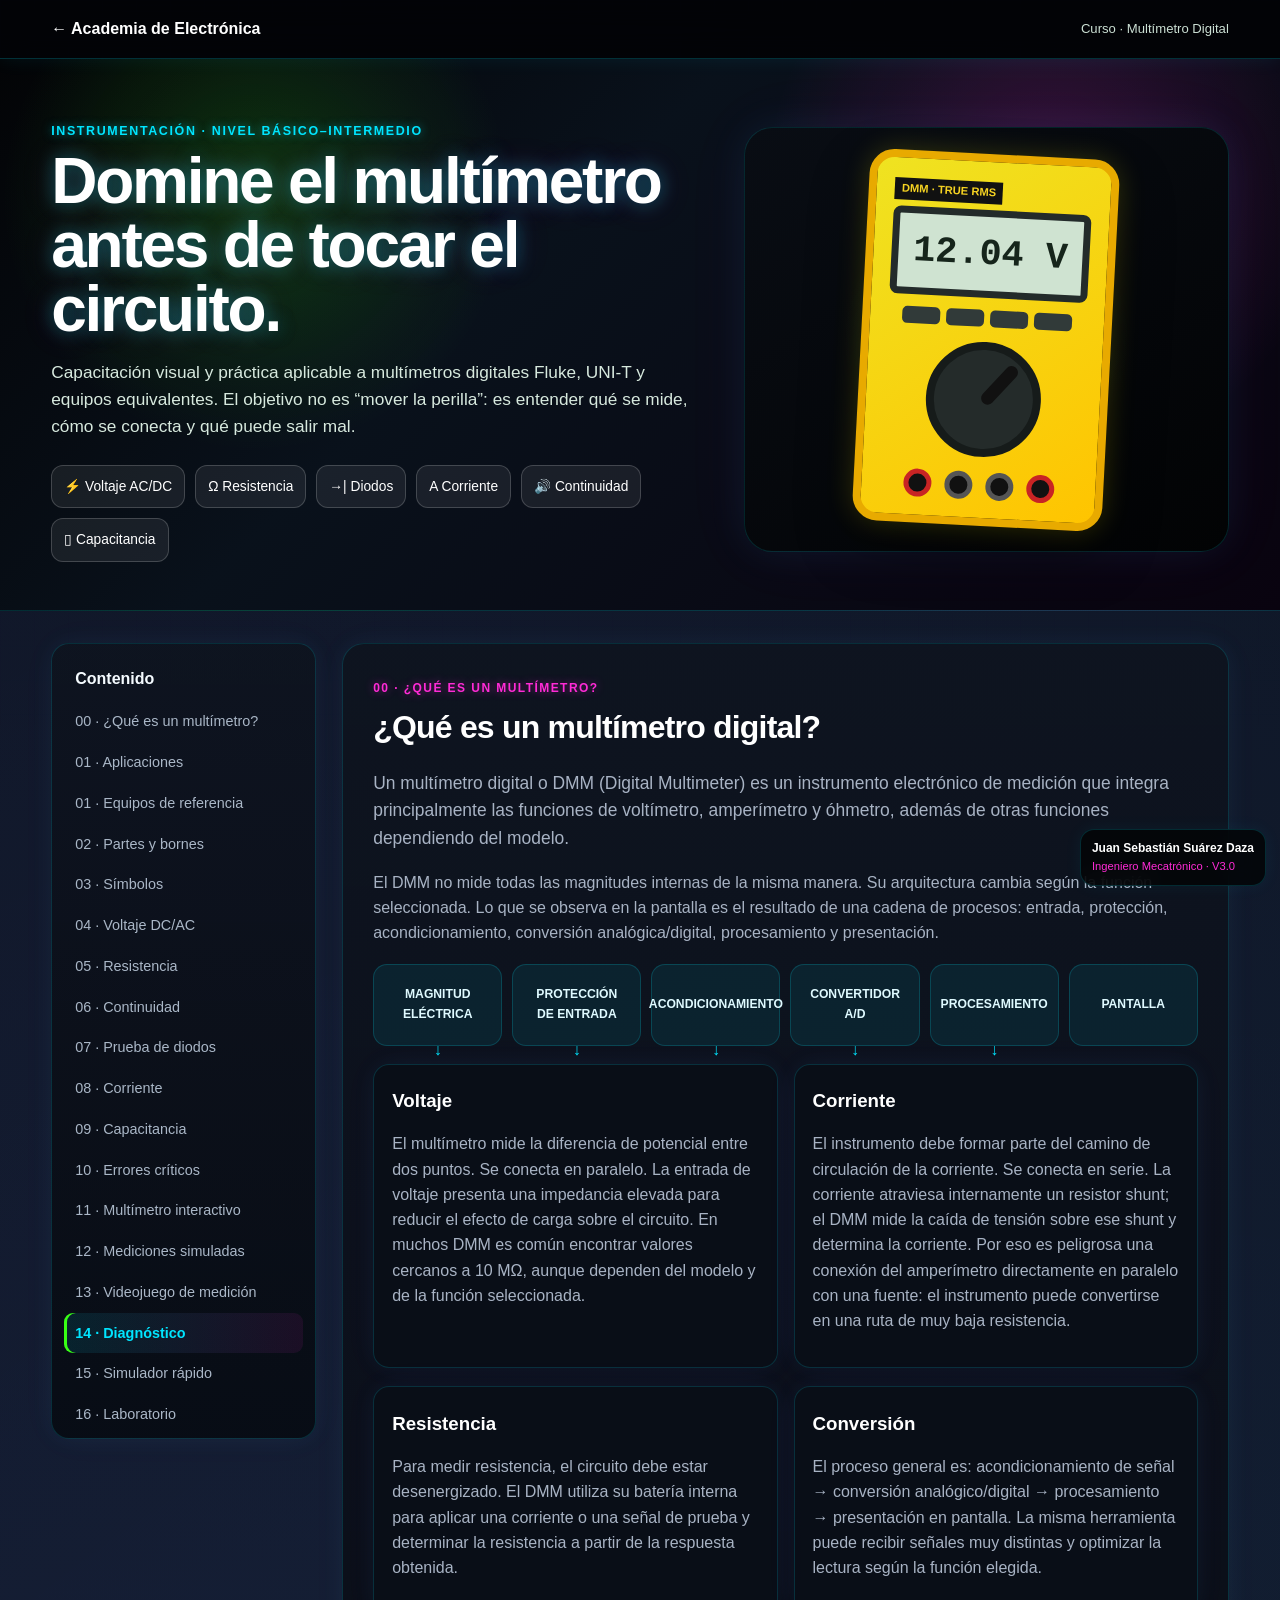
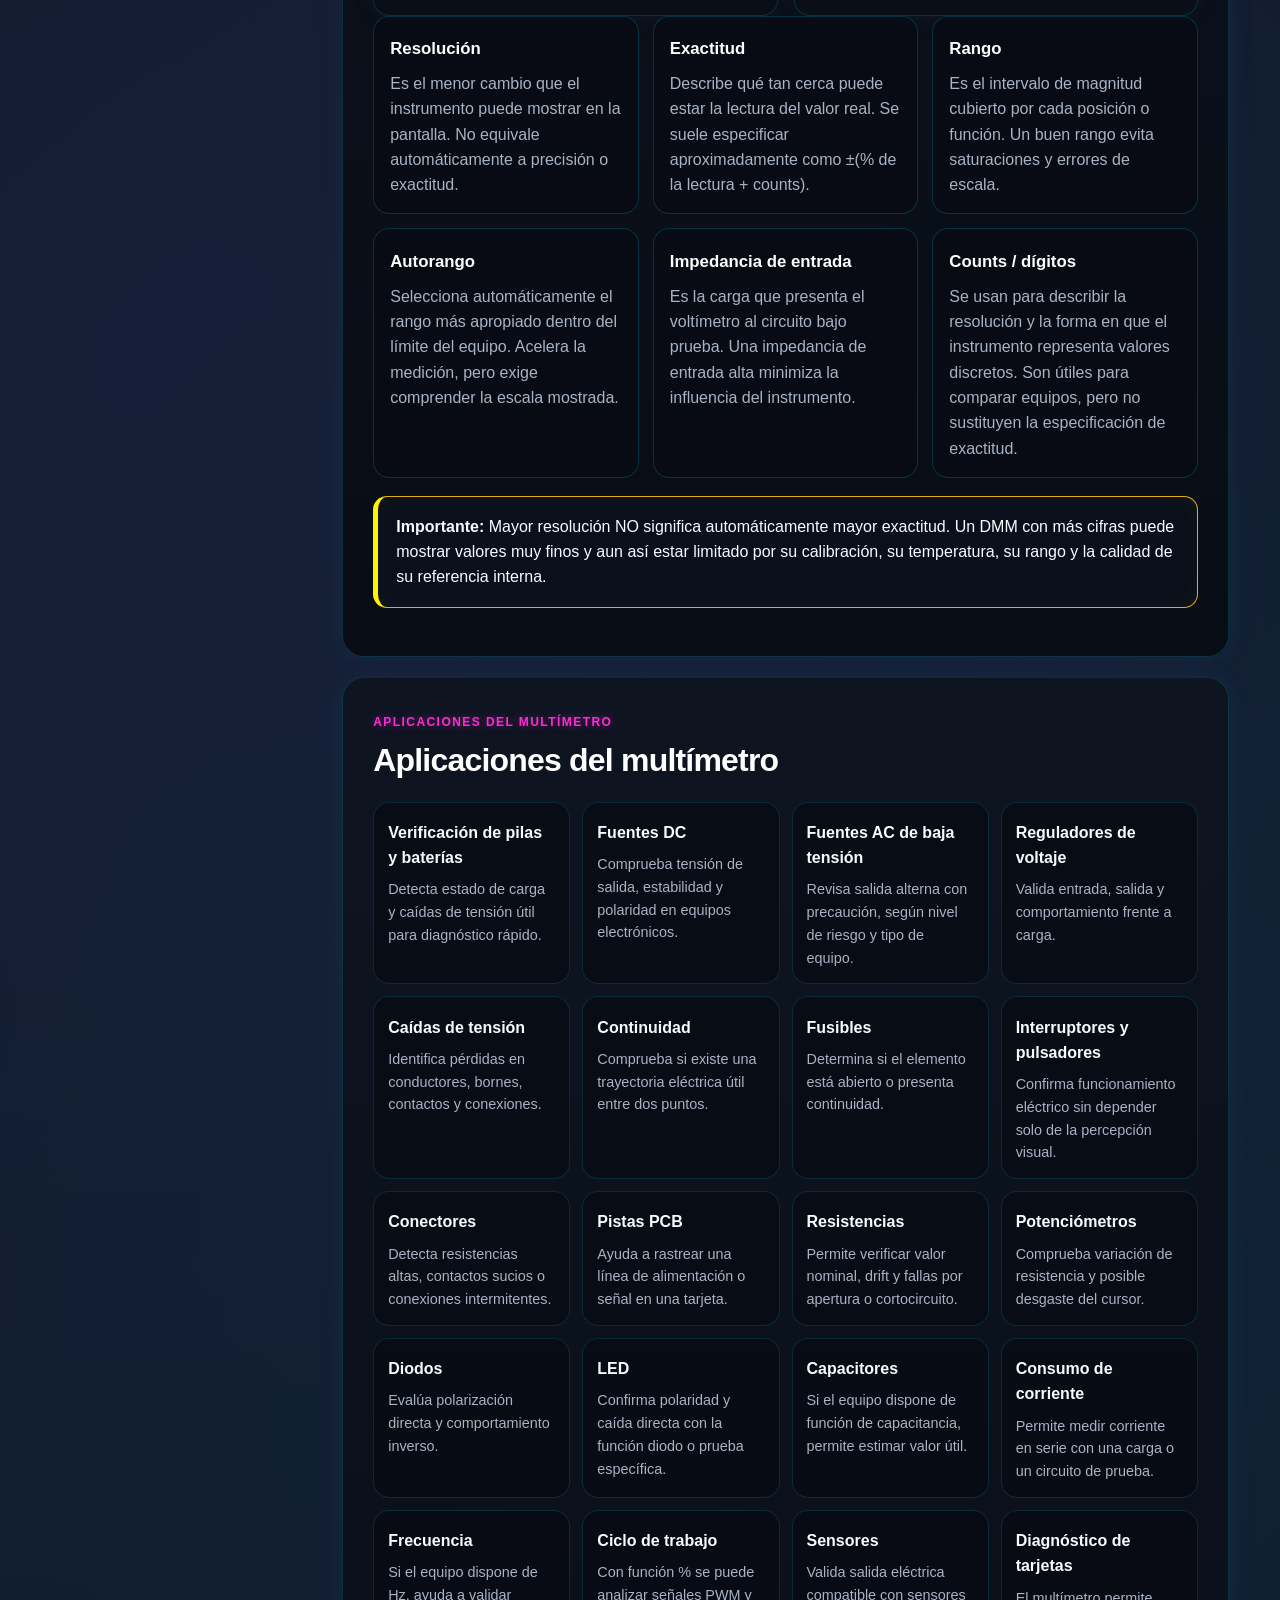
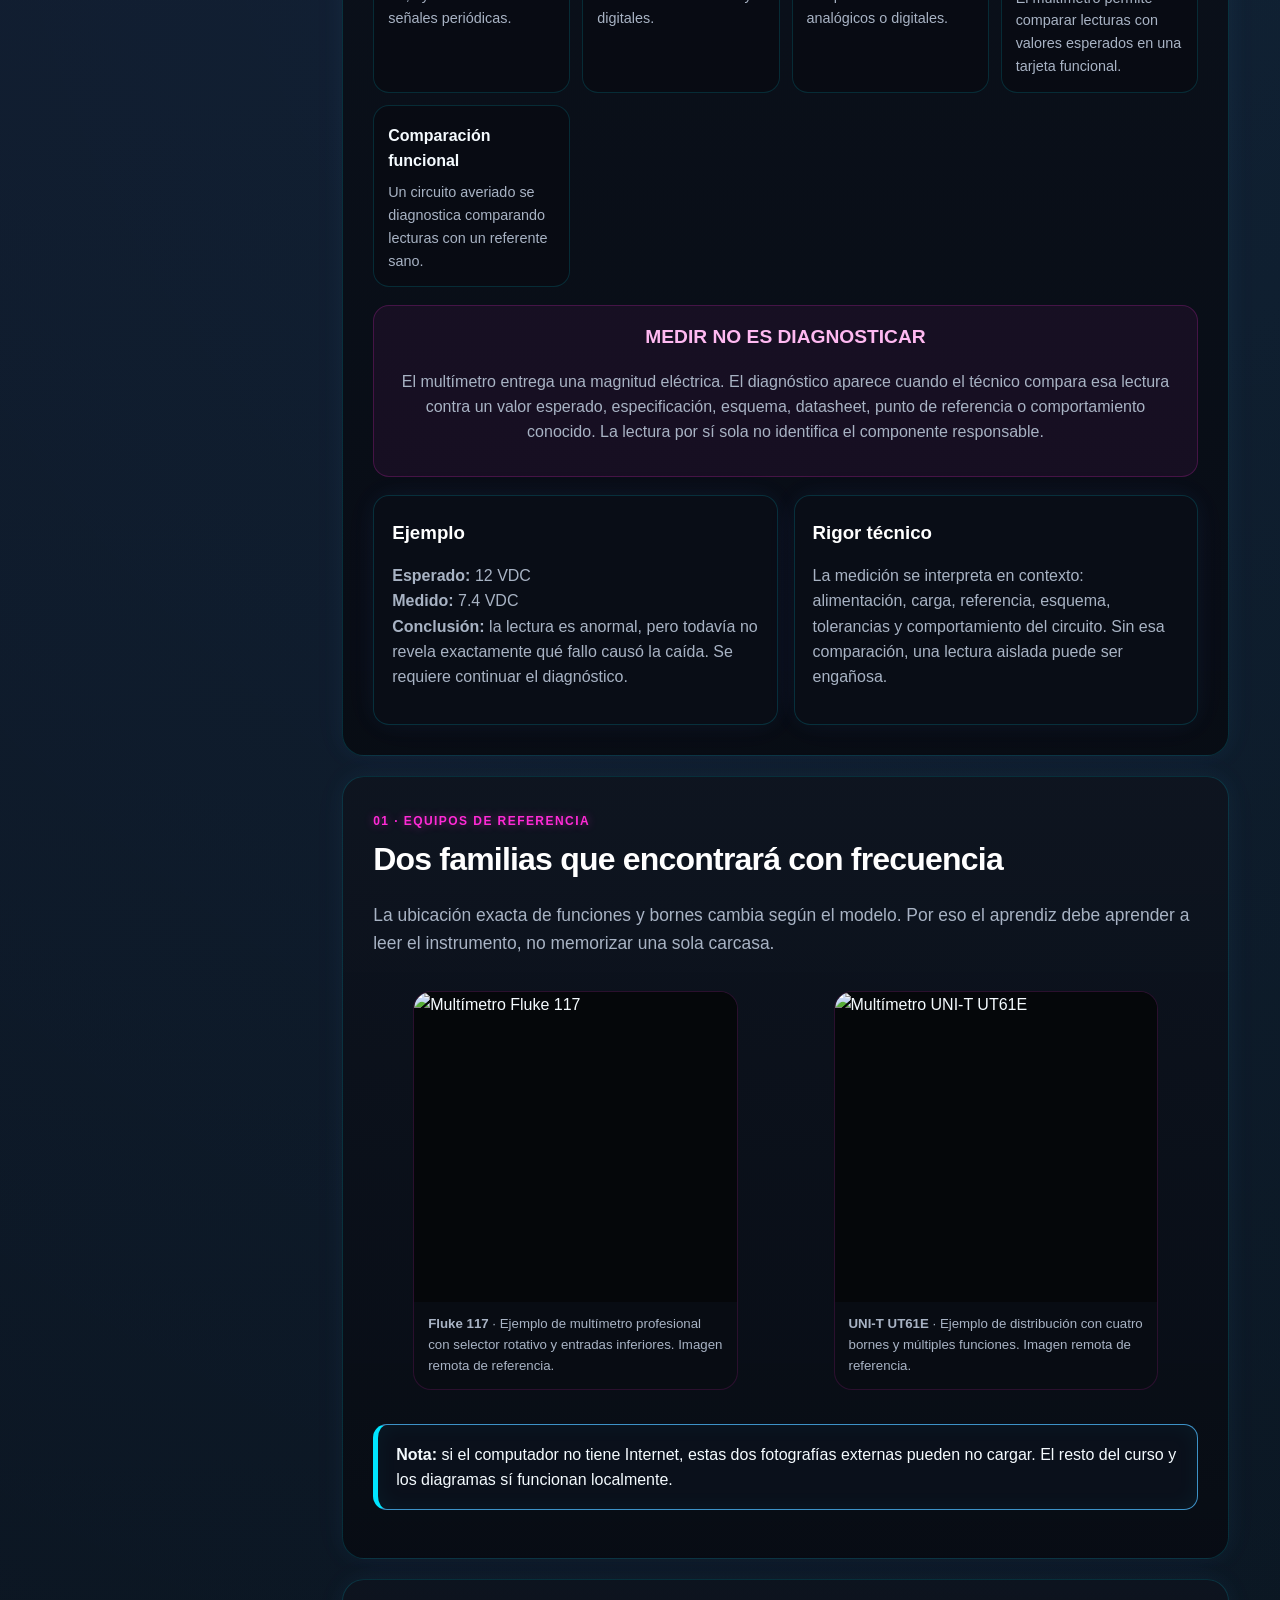
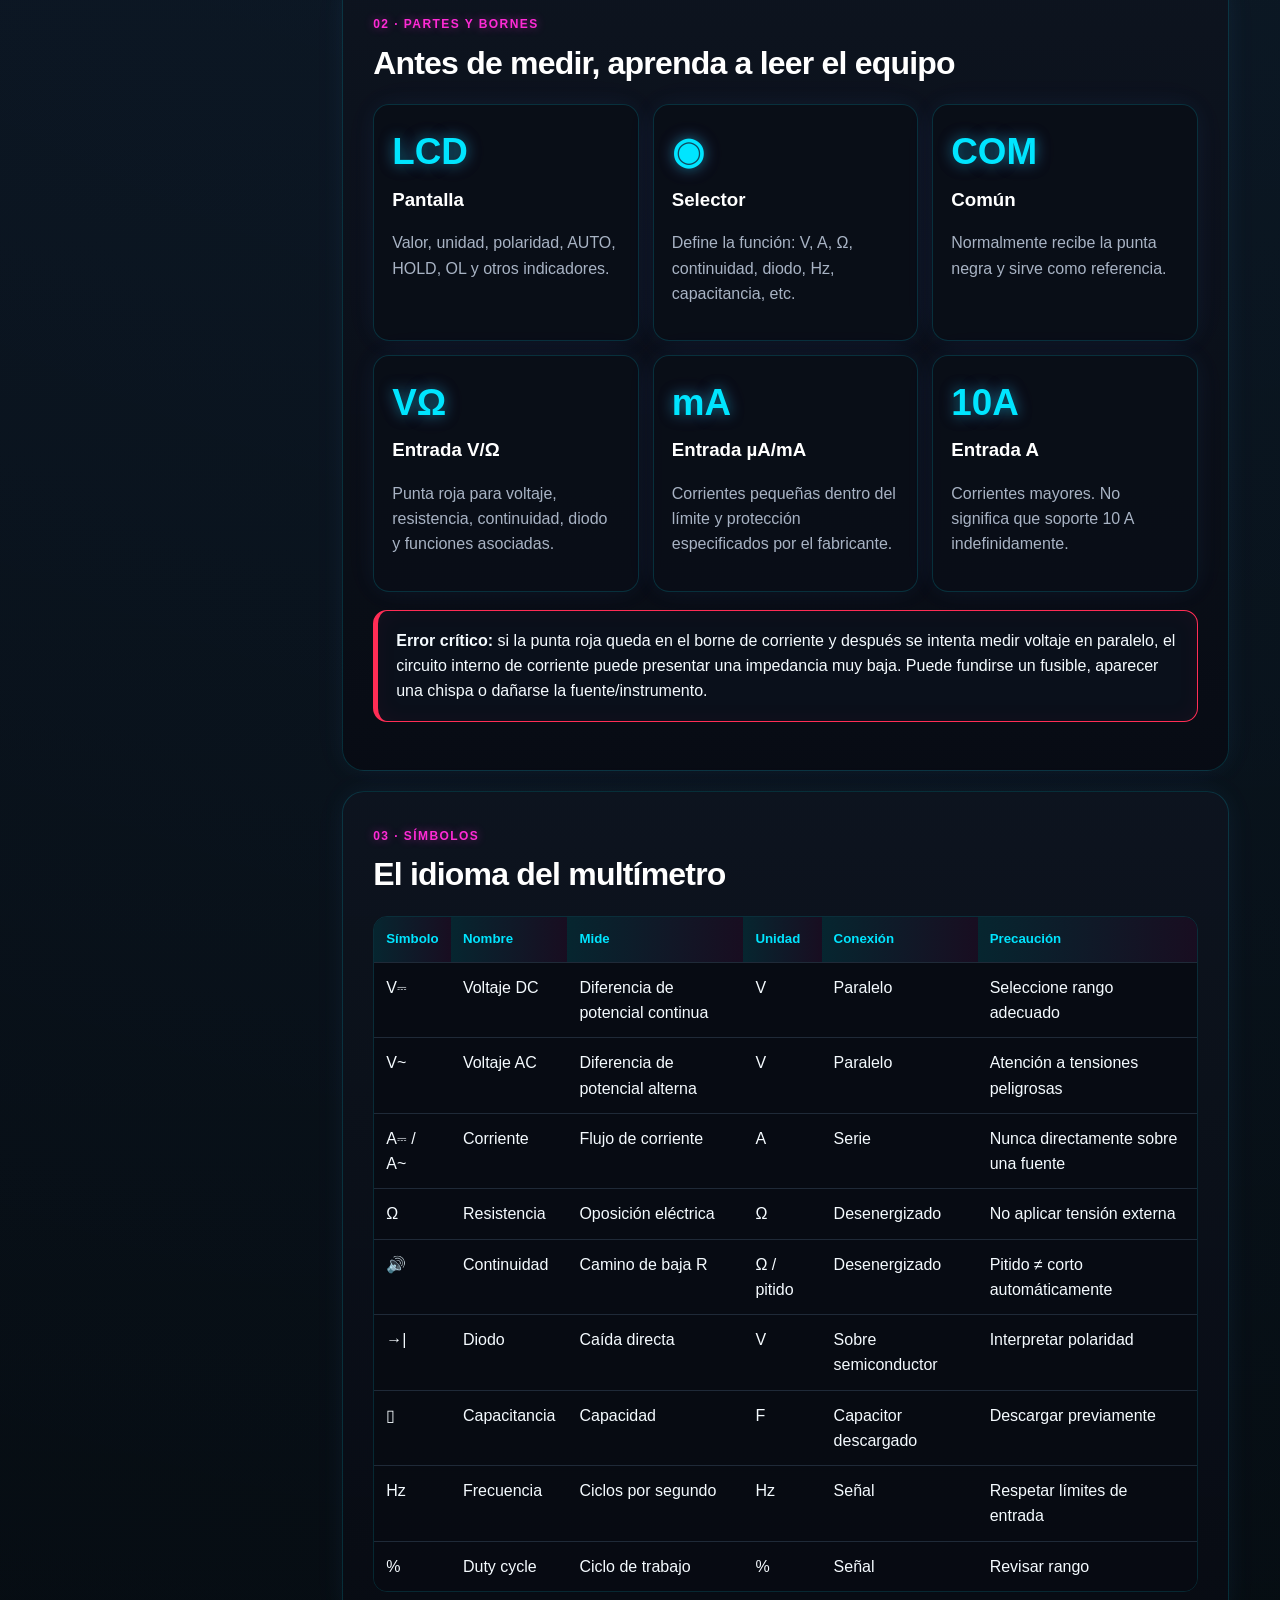
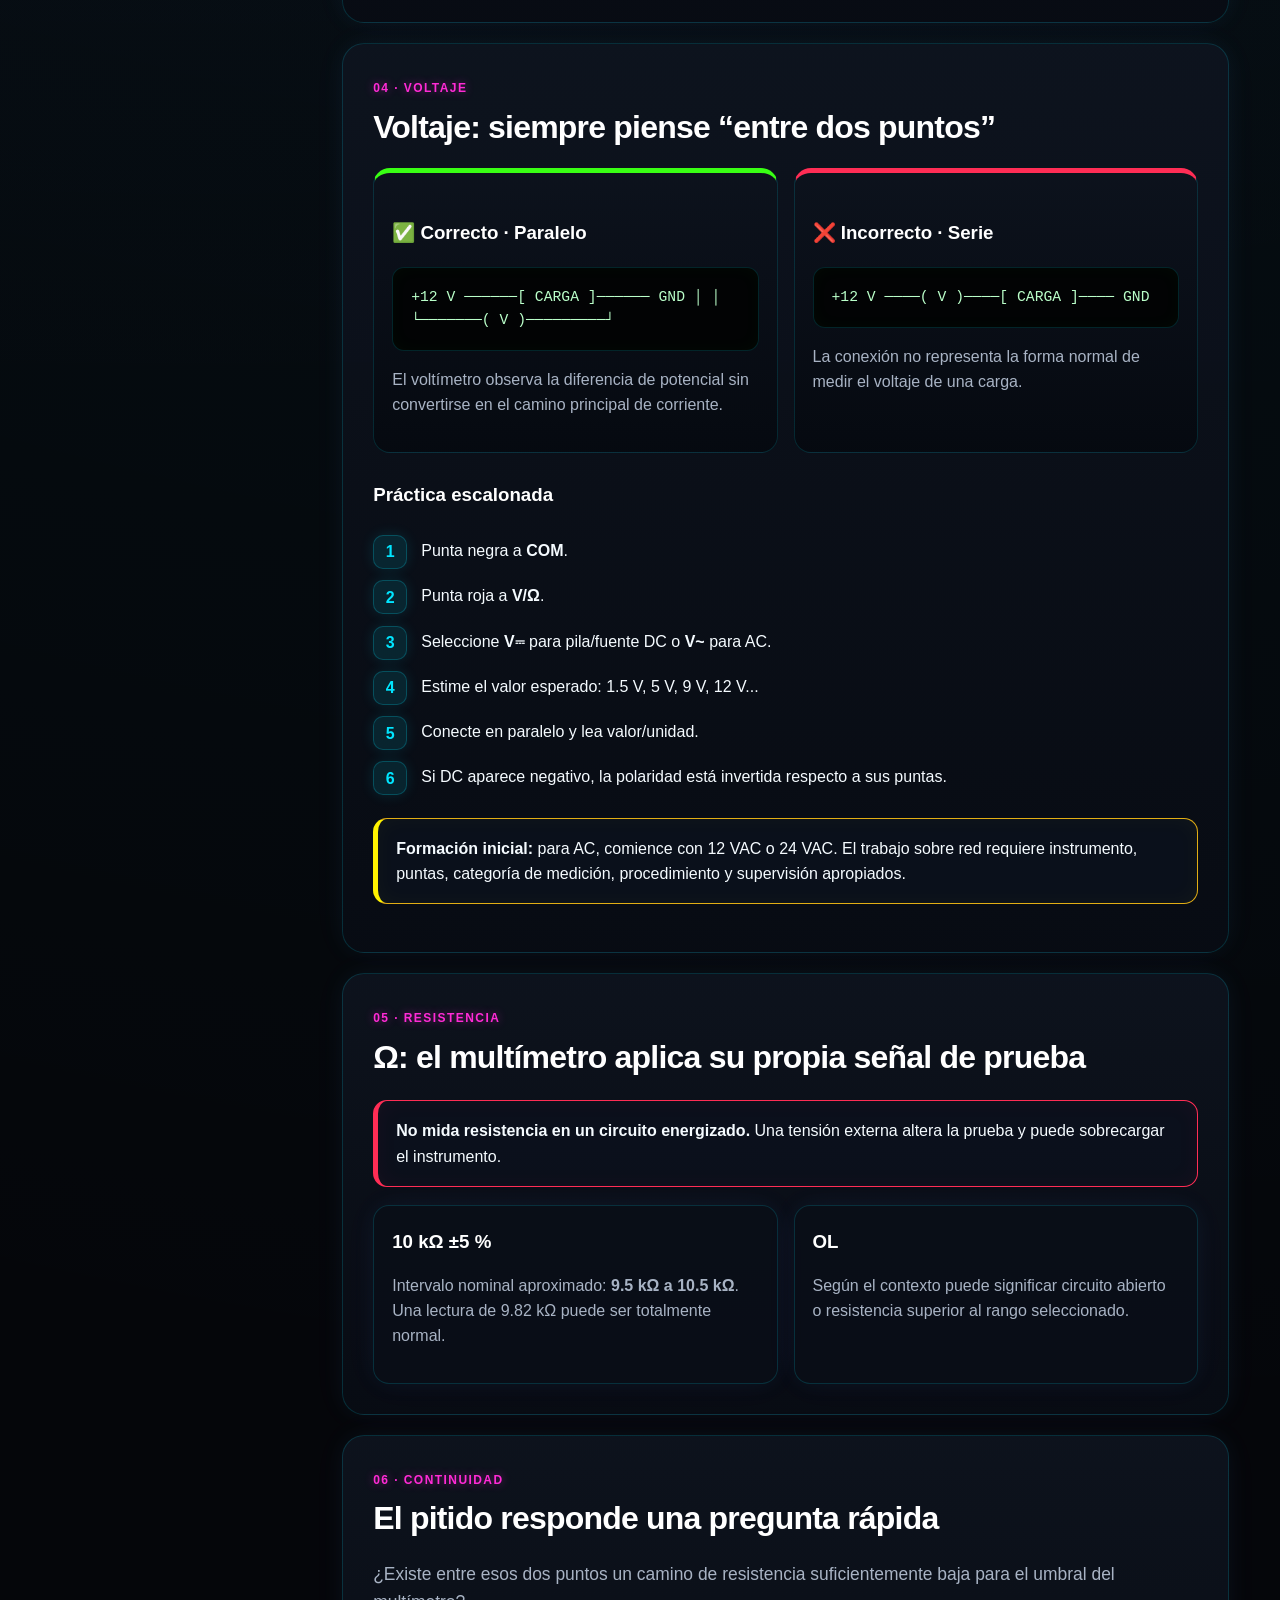
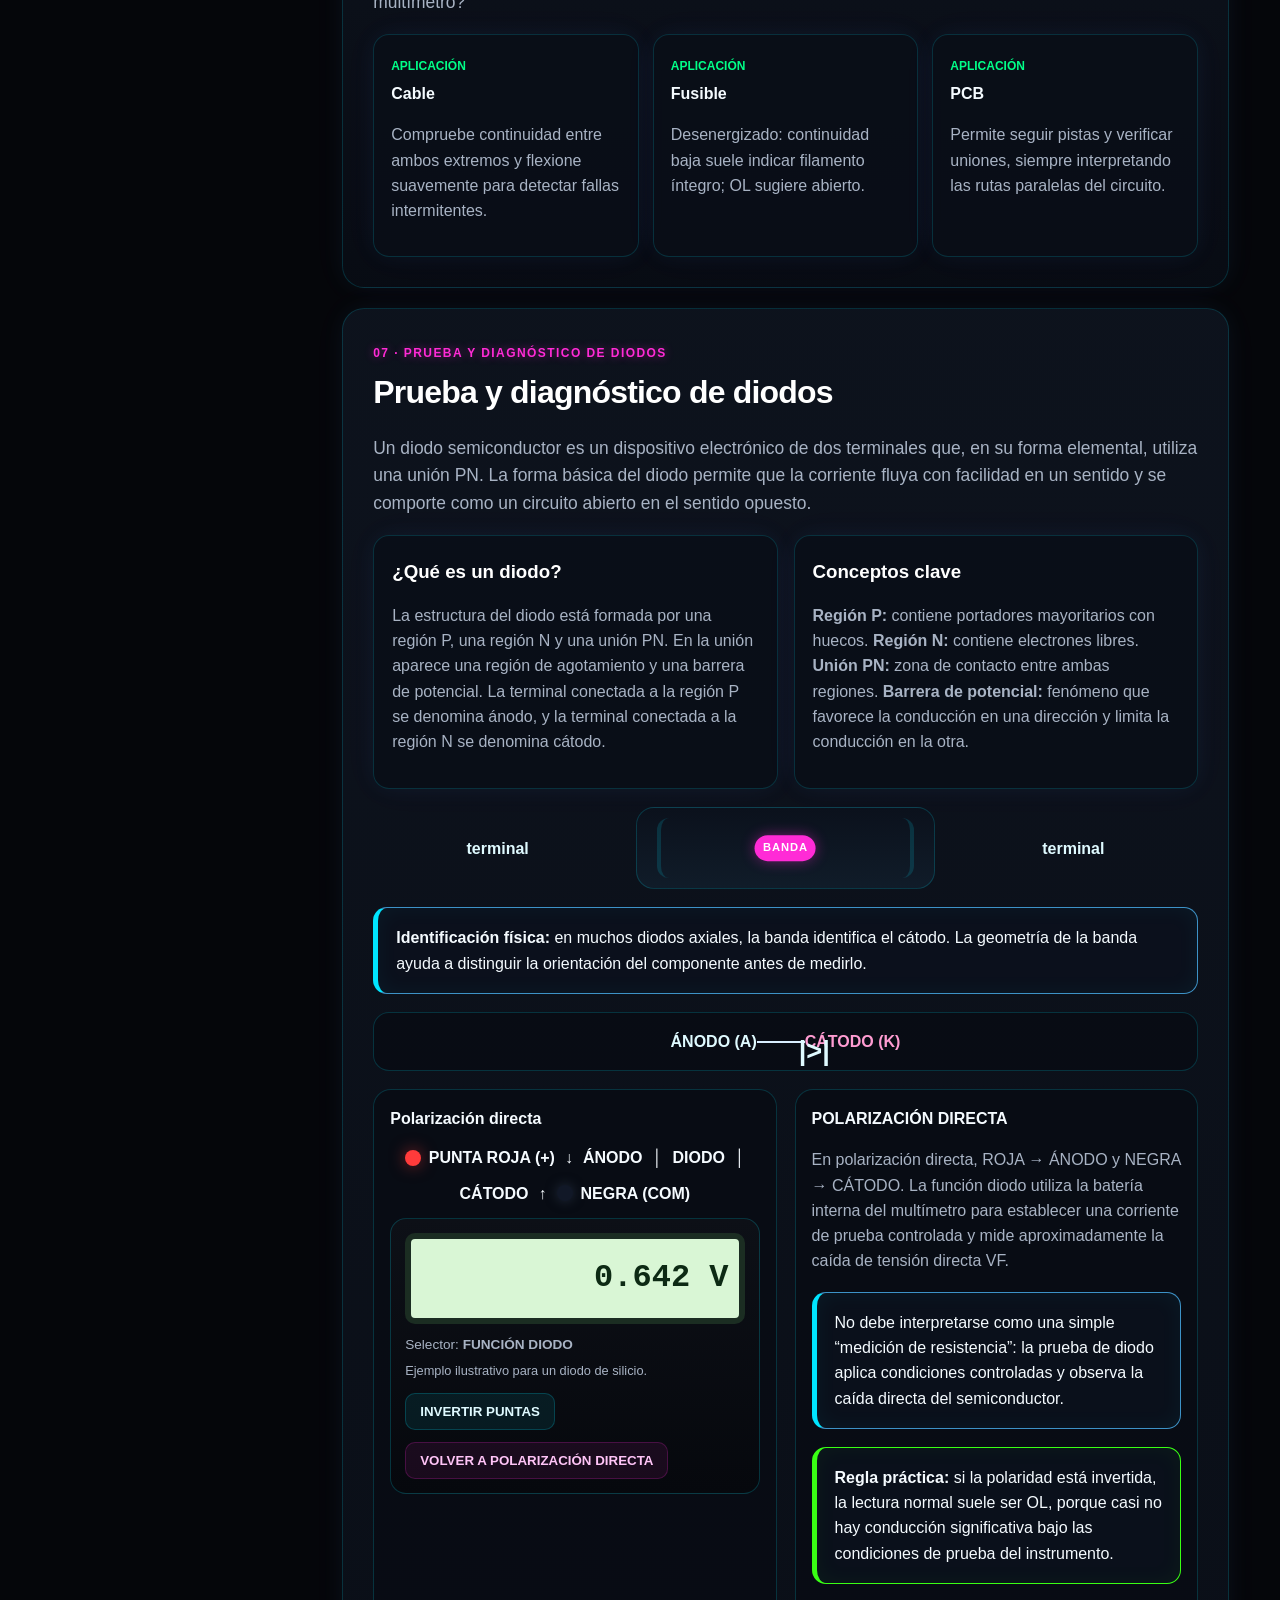
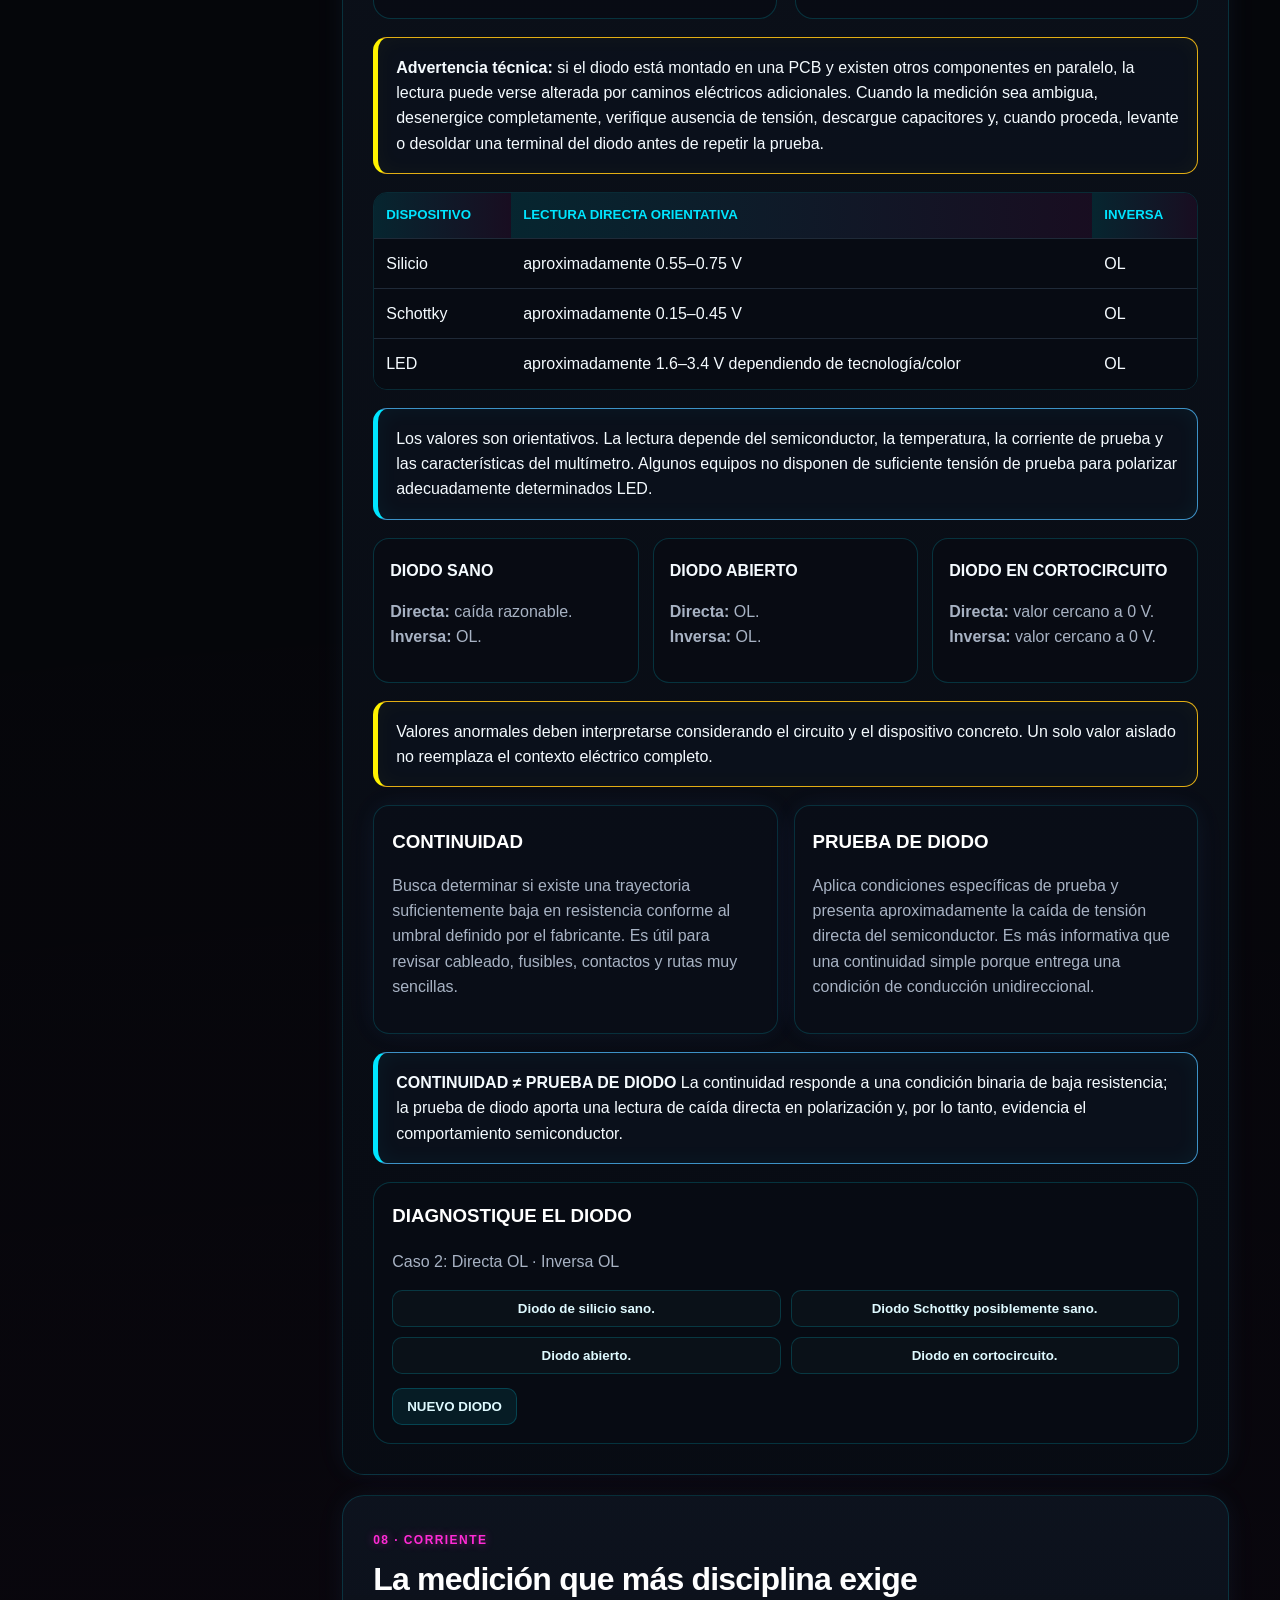
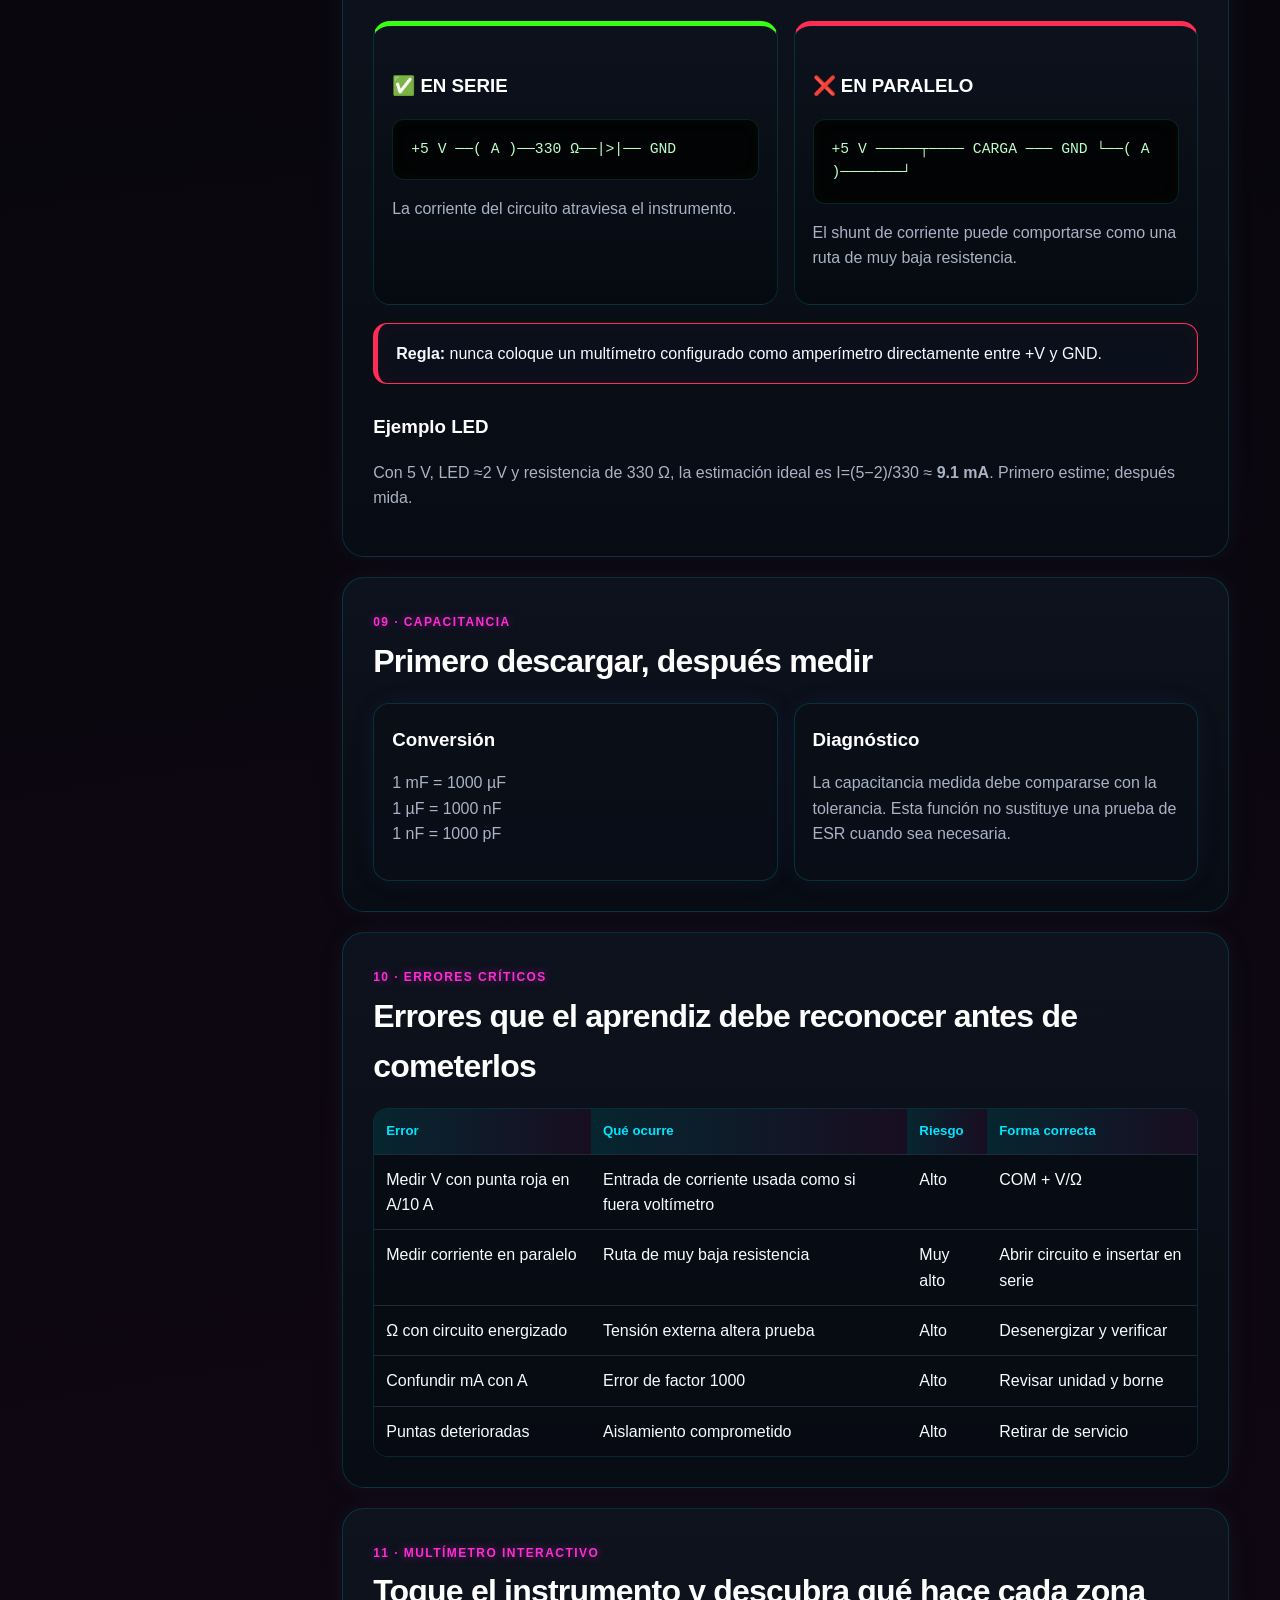
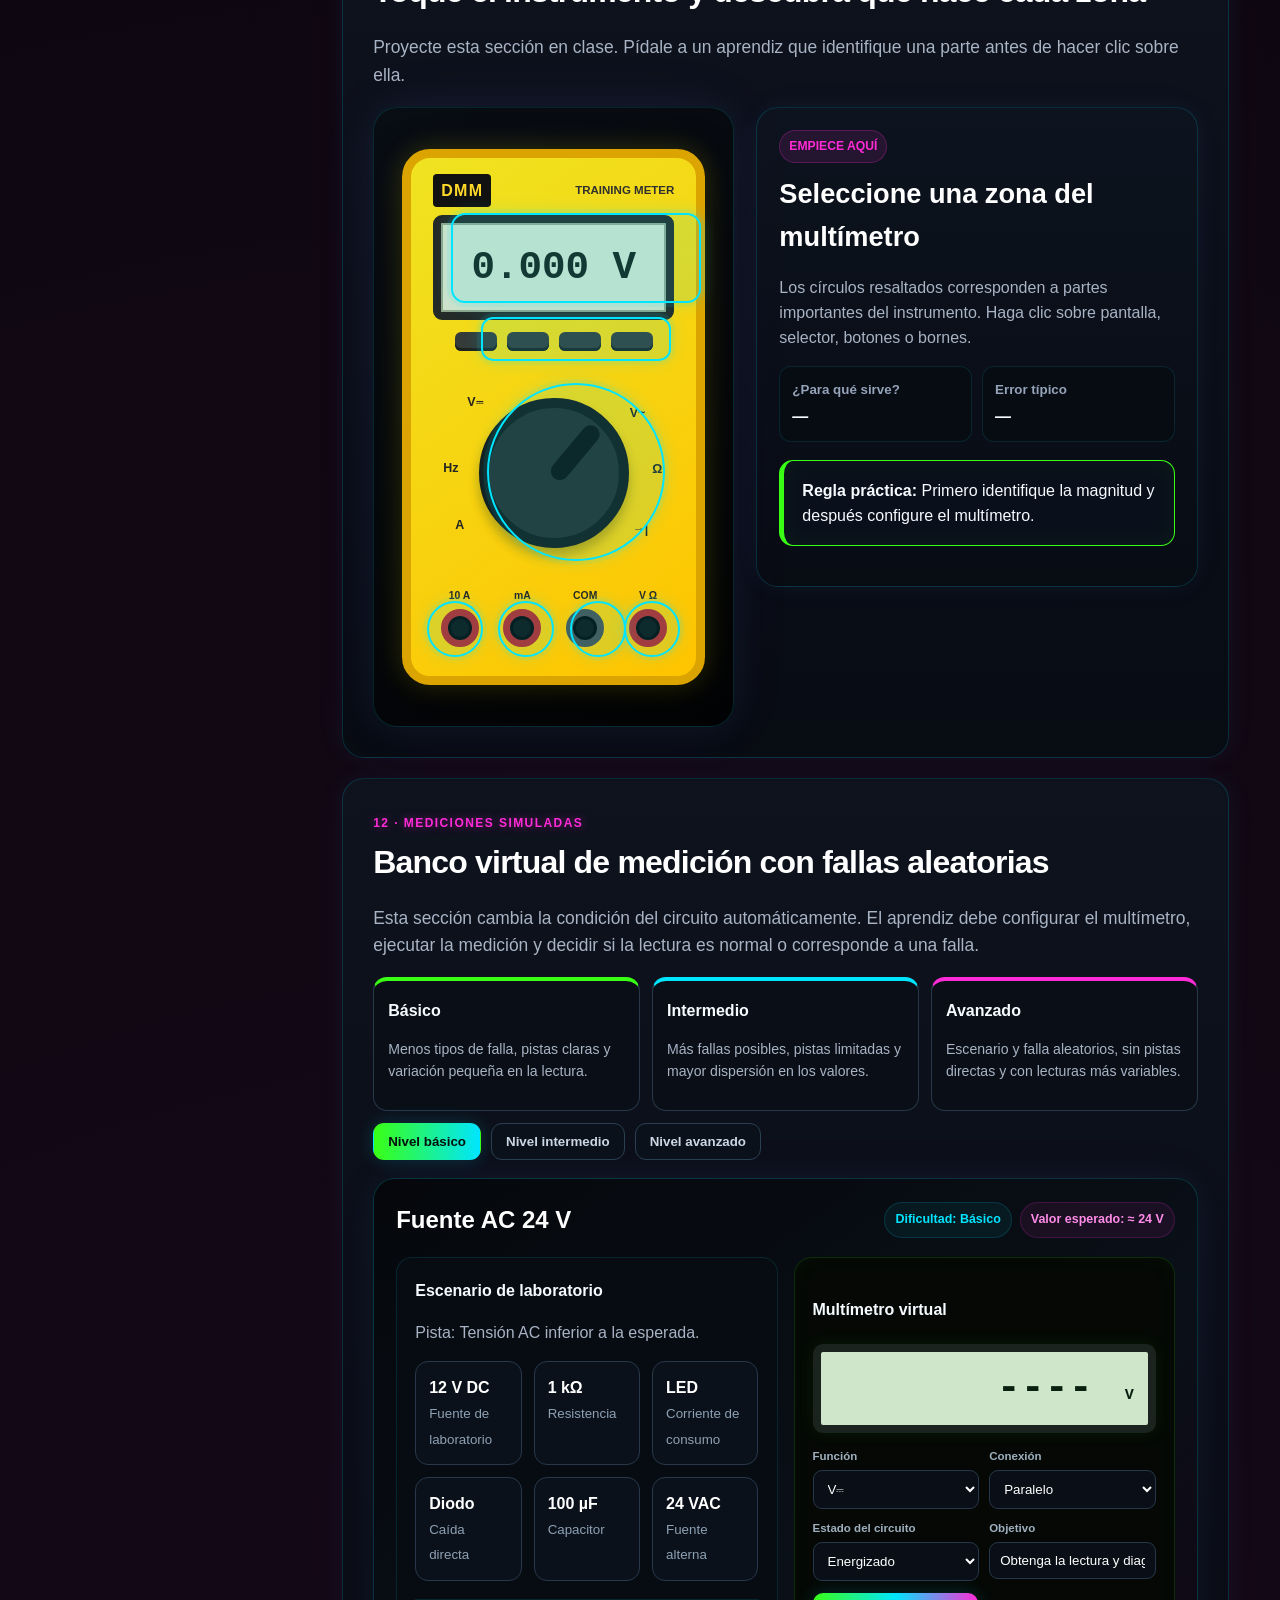
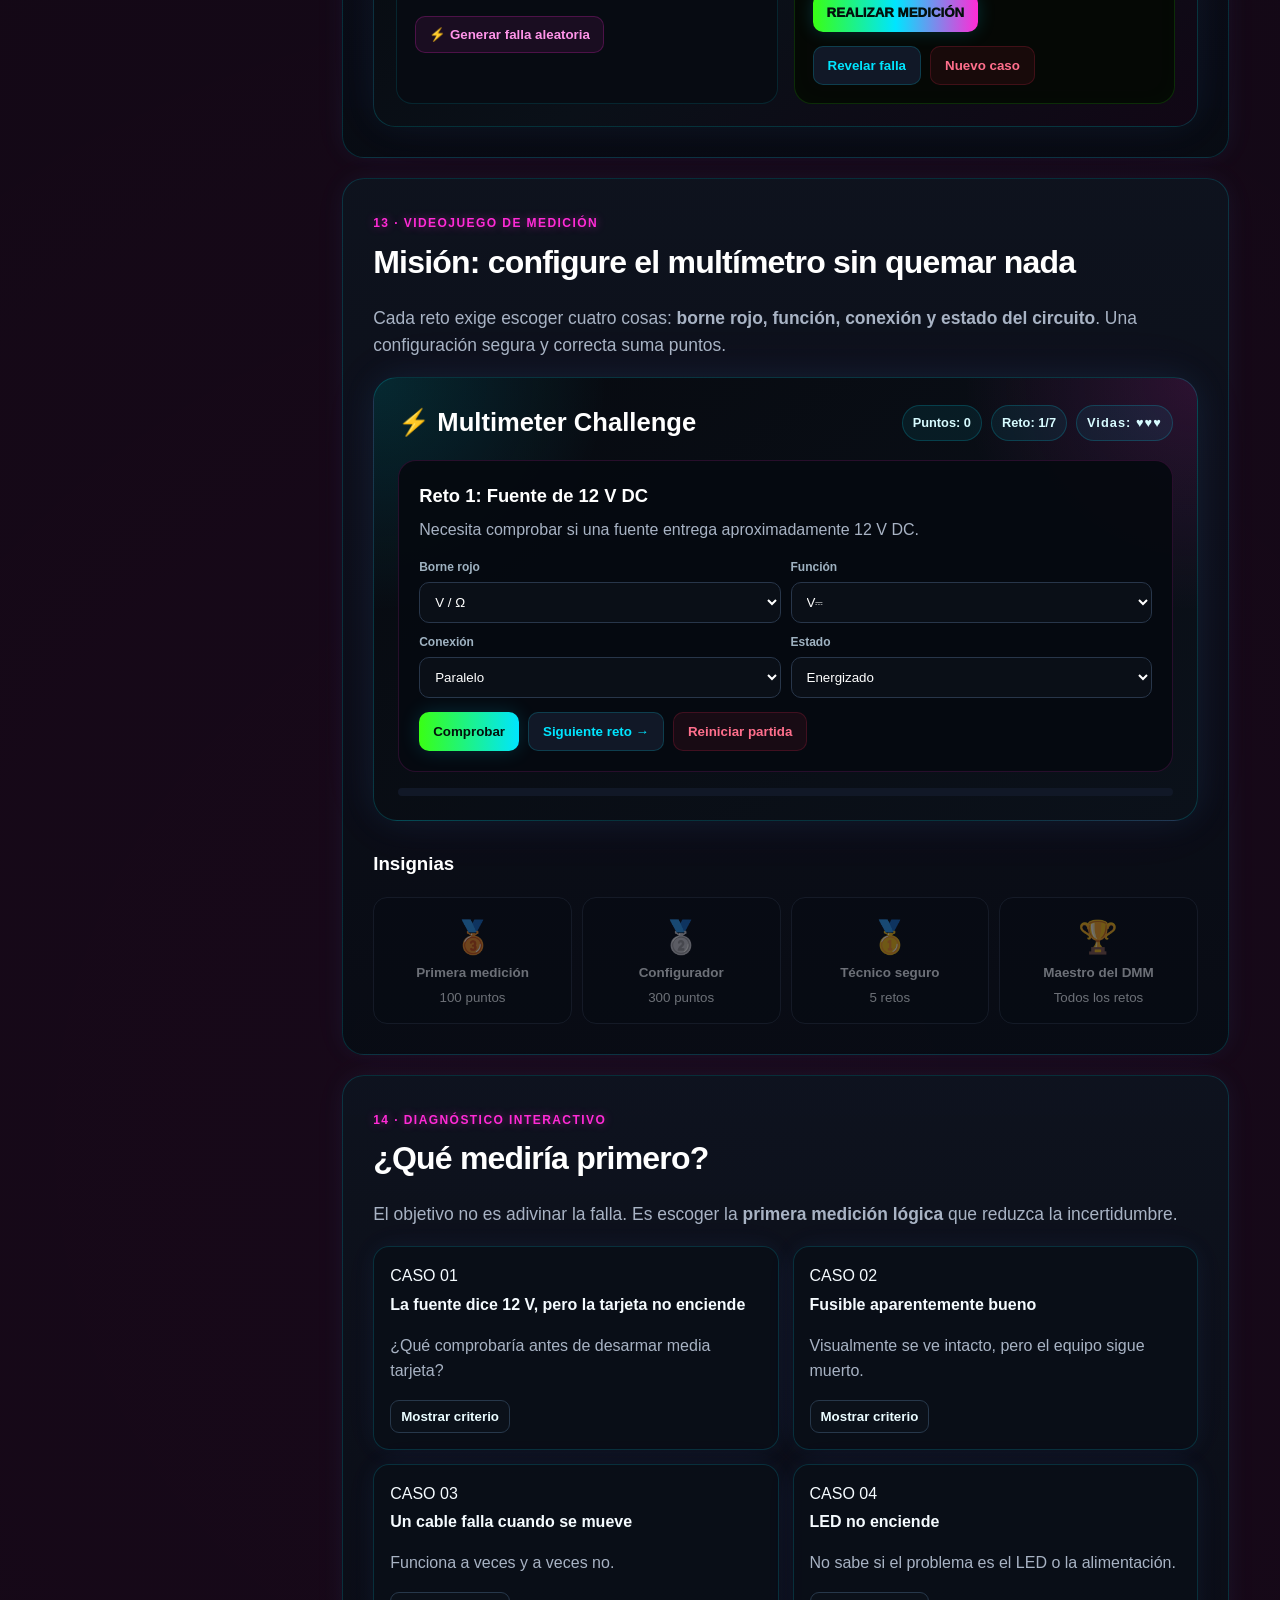
==== commit c6195cf2: "Mejorar fundamentos aplicaciones y diagnostico de diodos" ====
--- a/cursos/multimetro.html
+++ b/cursos/multimetro.html
@@ -4,6 +4,61 @@
 <meta charset="UTF-8"><meta name="viewport" content="width=device-width, initial-scale=1.0">
 <title>Multímetro Digital · Academia de Electrónica</title>
 <link rel="stylesheet" href="../css/estilos.css">
+<style>
+  .tech-grid{display:grid;grid-template-columns:repeat(3,1fr);gap:14px}
+  .small-tech-card{border:1px solid rgba(0,229,255,.18);background:rgba(8,12,20,.88);border-radius:16px;padding:16px;min-height:180px}
+  .small-tech-card h3{margin:.2rem 0 .55rem;font-size:1.05rem}
+  .small-tech-card p{margin:0;color:#a8b3c4}
+  .concept-flow{display:grid;grid-template-columns:repeat(6,minmax(110px,1fr));gap:10px;align-items:stretch;margin:18px 0}
+  .concept-flow .step{position:relative;background:rgba(0,229,255,.08);border:1px solid rgba(0,229,255,.18);border-radius:14px;padding:12px 14px;text-align:center;font-size:.76rem;font-weight:900;color:#dffaff;display:flex;align-items:center;justify-content:center;min-height:82px}
+  .concept-flow .step:after{content:'↓';position:absolute;bottom:-18px;left:50%;transform:translateX(-50%);font-size:1rem;color:var(--cyan)}
+  .concept-flow .step:last-child:after{display:none}
+  .apps-grid{display:grid;grid-template-columns:repeat(4,1fr);gap:12px;margin-top:16px}
+  .app-card{background:rgba(8,12,20,.88);border:1px solid rgba(0,229,255,.15);border-radius:16px;padding:14px}
+  .app-card h4{margin:.2rem 0 .5rem;font-size:1rem}
+  .app-card p{margin:0;color:#a8b3c4;font-size:.9rem}
+  .diag-slab{border:1px solid rgba(255,43,214,.2);background:rgba(255,43,214,.06);padding:16px 18px;border-radius:16px;text-align:center;margin:18px 0}
+  .diag-slab strong{display:block;font-size:1.2rem;color:#ffb9f1;margin-bottom:8px}
+  .example-grid{display:grid;grid-template-columns:repeat(2,1fr);gap:16px;margin-top:18px}
+  .example-grid .info-card{height:100%}
+  .diode-axial{display:grid;grid-template-columns:1fr 1.2fr 1fr;gap:14px;align-items:center;margin:18px 0}
+  .diode-axial .term{font-weight:900;color:#dffaff;padding:8px 0;text-align:center}
+  .diode-body{display:flex;align-items:center;justify-content:center;min-height:82px;background:linear-gradient(180deg,#0b111c,#101c29);border:1px solid rgba(0,229,255,.18);border-radius:18px;position:relative;overflow:hidden}
+  .diode-body::before{content:'';position:absolute;inset:10px 20px;border-radius:12px;border-left:4px solid rgba(0,229,255,.15);border-right:4px solid rgba(0,229,255,.15)}
+  .diode-body::after{content:'BANDA';position:absolute;left:50%;top:50%;transform:translate(-50%,-50%);background:#ff2bd6;color:#fff;padding:4px 8px;border-radius:999px;font-size:.7rem;font-weight:800;letter-spacing:.08em;box-shadow:0 0 14px rgba(255,43,214,.4)}
+  .diode-symbol{display:flex;align-items:center;justify-content:center;margin:18px 0;padding:16px;border:1px solid rgba(0,229,255,.18);border-radius:16px;background:rgba(8,12,20,.82)}
+  .diode-symbol .wire{display:inline-block;width:48px;height:2px;background:#d9eeff;position:relative}
+  .diode-symbol .wire::after{content:'|>|';position:absolute;left:42px;top:-11px;color:#dffaff;font-weight:900;font-size:1.7rem}
+  .diode-polarity{display:grid;grid-template-columns:1fr 1fr;gap:18px;margin-top:16px}
+  .polarity-panel{background:rgba(8,12,20,.88);border:1px solid rgba(0,229,255,.18);border-radius:18px;padding:16px}
+  .polarity-panel h4{margin:0 0 10px}
+  .polarity-wires{display:flex;align-items:center;justify-content:center;gap:10px;flex-wrap:wrap;margin:14px 0 10px}
+  .wire-block{display:flex;align-items:center;gap:8px;font-weight:900}
+  .wire-block .lead-dot{width:16px;height:16px;border-radius:50%}
+  .wire-block .lead-dot.red{background:#ff3b3b;box-shadow:0 0 16px rgba(255,59,59,.5)}
+  .wire-block .lead-dot.black{background:#111827;box-shadow:0 0 12px rgba(51,65,85,.6)}
+  .meter-mock{background:linear-gradient(180deg,#0d1017,#06080d);border:1px solid rgba(0,229,255,.2);border-radius:16px;padding:14px;margin-top:12px}
+  .meter-mock .display{background:#d9f6d5;border:6px solid #1b2d22;border-radius:10px;padding:14px 10px;text-align:right;font-family:'Courier New',monospace;font-size:2rem;font-weight:900;color:#0d2a14;min-height:72px}
+  .meter-btn-row{display:flex;gap:12px;flex-wrap:wrap;margin-top:12px}
+  .meter-btn-row button{border-radius:10px;border:1px solid rgba(0,229,255,.2);background:rgba(0,229,255,.08);color:#dffaff;padding:10px 14px;font-weight:900;cursor:pointer}
+  .meter-btn-row button.secondary{background:rgba(255,43,214,.08);border-color:rgba(255,43,214,.2);color:#ffc4f7}
+  .typical-table{margin-top:16px}
+  .diag-cards{display:grid;grid-template-columns:repeat(3,1fr);gap:14px;margin-top:18px}
+  .diag-card{border:1px solid rgba(0,229,255,.18);border-radius:16px;padding:16px;background:rgba(8,12,20,.88)}
+  .diag-card h4{margin:.2rem 0 .5rem}
+  .compare-box{display:grid;grid-template-columns:repeat(2,1fr);gap:16px;margin-top:18px}
+  .compare-box .info-card{height:100%}
+  .mini-quiz{border:1px solid rgba(0,229,255,.18);background:rgba(8,12,20,.86);border-radius:18px;padding:18px;margin-top:18px}
+  .mini-quiz h3{margin-top:0}
+  .quiz-option-grid{display:grid;grid-template-columns:repeat(2,1fr);gap:10px;margin-top:12px}
+  .quiz-option{padding:10px 12px;border-radius:10px;border:1px solid rgba(0,229,255,.18);background:#0a1118;color:#dffaff;cursor:pointer;font-weight:800}
+  .quiz-answer{margin-top:10px;padding:12px;border-radius:12px;display:none}
+  .quiz-answer.show{display:block}
+  .quiz-answer.correct{background:rgba(57,255,20,.08);border:1px solid rgba(57,255,20,.18);color:#bdffc0}
+  .quiz-answer.incorrect{background:rgba(255,45,85,.08);border:1px solid rgba(255,45,85,.18);color:#ffc0cf}
+  @media(max-width:980px){.tech-grid,.apps-grid,.diag-cards,.compare-box,.quiz-option-grid{grid-template-columns:repeat(2,1fr)}.concept-flow{grid-template-columns:repeat(3,1fr)}.diode-polarity{grid-template-columns:1fr}}
+  @media(max-width:640px){.tech-grid,.apps-grid,.diag-cards,.compare-box,.quiz-option-grid,.concept-flow{grid-template-columns:1fr}.diode-axial{grid-template-columns:1fr}.diode-symbol .wire{width:28px}}
+</style>
 </head>
 <body>
 <header class="course-top">
@@ -41,13 +96,15 @@
 <div class="container course-shell">
 <aside class="side-nav">
   <strong>Contenido</strong>
+  <a href="#que-es-multimetro">00 · ¿Qué es un multímetro?</a>
+  <a href="#aplicaciones-multimetro">01 · Aplicaciones</a>
   <a href="#modelos">01 · Equipos de referencia</a>
   <a href="#partes">02 · Partes y bornes</a>
   <a href="#simbolos">03 · Símbolos</a>
   <a href="#voltaje">04 · Voltaje DC/AC</a>
   <a href="#resistencia">05 · Resistencia</a>
   <a href="#continuidad">06 · Continuidad</a>
-  <a href="#diodos">07 · Diodos</a>
+  <a href="#diodos">07 · Prueba de diodos</a>
   <a href="#corriente">08 · Corriente</a>
   <a href="#capacitancia">09 · Capacitancia</a>
   <a href="#errores">10 · Errores críticos</a>
@@ -62,6 +119,86 @@
 </aside>
 
 <main>
+<section class="lesson" id="que-es-multimetro">
+<span class="lesson-number">00 · ¿QUÉ ES UN MULTÍMETRO?</span>
+<h2>¿Qué es un multímetro digital?</h2>
+<p class="lead">Un multímetro digital o DMM (Digital Multimeter) es un instrumento electrónico de medición que integra principalmente las funciones de voltímetro, amperímetro y óhmetro, además de otras funciones dependiendo del modelo.</p>
+<p>El DMM no mide todas las magnitudes internas de la misma manera. Su arquitectura cambia según la función seleccionada. Lo que se observa en la pantalla es el resultado de una cadena de procesos: entrada, protección, acondicionamiento, conversión analógica/digital, procesamiento y presentación.</p>
+<div class="concept-flow">
+  <div class="step">MAGNITUD ELÉCTRICA</div>
+  <div class="step">PROTECCIÓN DE ENTRADA</div>
+  <div class="step">ACONDICIONAMIENTO</div>
+  <div class="step">CONVERTIDOR A/D</div>
+  <div class="step">PROCESAMIENTO</div>
+  <div class="step">PANTALLA</div>
+</div>
+<div class="grid-2">
+  <div class="info-card">
+    <h3>Voltaje</h3>
+    <p>El multímetro mide la diferencia de potencial entre dos puntos. Se conecta en paralelo. La entrada de voltaje presenta una impedancia elevada para reducir el efecto de carga sobre el circuito. En muchos DMM es común encontrar valores cercanos a 10 MΩ, aunque dependen del modelo y de la función seleccionada.</p>
+  </div>
+  <div class="info-card">
+    <h3>Corriente</h3>
+    <p>El instrumento debe formar parte del camino de circulación de la corriente. Se conecta en serie. La corriente atraviesa internamente un resistor shunt; el DMM mide la caída de tensión sobre ese shunt y determina la corriente. Por eso es peligrosa una conexión del amperímetro directamente en paralelo con una fuente: el instrumento puede convertirse en una ruta de muy baja resistencia.</p>
+  </div>
+</div>
+<div class="example-grid">
+  <div class="info-card">
+    <h3>Resistencia</h3>
+    <p>Para medir resistencia, el circuito debe estar desenergizado. El DMM utiliza su batería interna para aplicar una corriente o una señal de prueba y determinar la resistencia a partir de la respuesta obtenida.</p>
+  </div>
+  <div class="info-card">
+    <h3>Conversión</h3>
+    <p>El proceso general es: acondicionamiento de señal → conversión analógico/digital → procesamiento → presentación en pantalla. La misma herramienta puede recibir señales muy distintas y optimizar la lectura según la función elegida.</p>
+  </div>
+</div>
+<div class="tech-grid">
+  <div class="small-tech-card"><h3>Resolución</h3><p>Es el menor cambio que el instrumento puede mostrar en la pantalla. No equivale automáticamente a precisión o exactitud.</p></div>
+  <div class="small-tech-card"><h3>Exactitud</h3><p>Describe qué tan cerca puede estar la lectura del valor real. Se suele especificar aproximadamente como ±(% de la lectura + counts).</p></div>
+  <div class="small-tech-card"><h3>Rango</h3><p>Es el intervalo de magnitud cubierto por cada posición o función. Un buen rango evita saturaciones y errores de escala.</p></div>
+  <div class="small-tech-card"><h3>Autorango</h3><p>Selecciona automáticamente el rango más apropiado dentro del límite del equipo. Acelera la medición, pero exige comprender la escala mostrada.</p></div>
+  <div class="small-tech-card"><h3>Impedancia de entrada</h3><p>Es la carga que presenta el voltímetro al circuito bajo prueba. Una impedancia de entrada alta minimiza la influencia del instrumento.</p></div>
+  <div class="small-tech-card"><h3>Counts / dígitos</h3><p>Se usan para describir la resolución y la forma en que el instrumento representa valores discretos. Son útiles para comparar equipos, pero no sustituyen la especificación de exactitud.</p></div>
+</div>
+<div class="callout warning"><strong>Importante:</strong> Mayor resolución NO significa automáticamente mayor exactitud. Un DMM con más cifras puede mostrar valores muy finos y aun así estar limitado por su calibración, su temperatura, su rango y la calidad de su referencia interna.</div>
+</section>
+
+<section class="lesson" id="aplicaciones-multimetro">
+<span class="lesson-number">APLICACIONES DEL MULTÍMETRO</span>
+<h2>Aplicaciones del multímetro</h2>
+<div class="apps-grid">
+  <div class="app-card"><h4>Verificación de pilas y baterías</h4><p>Detecta estado de carga y caídas de tensión útil para diagnóstico rápido.</p></div>
+  <div class="app-card"><h4>Fuentes DC</h4><p>Comprueba tensión de salida, estabilidad y polaridad en equipos electrónicos.</p></div>
+  <div class="app-card"><h4>Fuentes AC de baja tensión</h4><p>Revisa salida alterna con precaución, según nivel de riesgo y tipo de equipo.</p></div>
+  <div class="app-card"><h4>Reguladores de voltaje</h4><p>Valida entrada, salida y comportamiento frente a carga.</p></div>
+  <div class="app-card"><h4>Caídas de tensión</h4><p>Identifica pérdidas en conductores, bornes, contactos y conexiones.</p></div>
+  <div class="app-card"><h4>Continuidad</h4><p>Comprueba si existe una trayectoria eléctrica útil entre dos puntos.</p></div>
+  <div class="app-card"><h4>Fusibles</h4><p>Determina si el elemento está abierto o presenta continuidad.</p></div>
+  <div class="app-card"><h4>Interruptores y pulsadores</h4><p>Confirma funcionamiento eléctrico sin depender solo de la percepción visual.</p></div>
+  <div class="app-card"><h4>Conectores</h4><p>Detecta resistencias altas, contactos sucios o conexiones intermitentes.</p></div>
+  <div class="app-card"><h4>Pistas PCB</h4><p>Ayuda a rastrear una línea de alimentación o señal en una tarjeta.</p></div>
+  <div class="app-card"><h4>Resistencias</h4><p>Permite verificar valor nominal, drift y fallas por apertura o cortocircuito.</p></div>
+  <div class="app-card"><h4>Potenciómetros</h4><p>Comprueba variación de resistencia y posible desgaste del cursor.</p></div>
+  <div class="app-card"><h4>Diodos</h4><p>Evalúa polarización directa y comportamiento inverso.</p></div>
+  <div class="app-card"><h4>LED</h4><p>Confirma polaridad y caída directa con la función diodo o prueba específica.</p></div>
+  <div class="app-card"><h4>Capacitores</h4><p>Si el equipo dispone de función de capacitancia, permite estimar valor útil.</p></div>
+  <div class="app-card"><h4>Consumo de corriente</h4><p>Permite medir corriente en serie con una carga o un circuito de prueba.</p></div>
+  <div class="app-card"><h4>Frecuencia</h4><p>Si el equipo dispone de Hz, ayuda a validar señales periódicas.</p></div>
+  <div class="app-card"><h4>Ciclo de trabajo</h4><p>Con función % se puede analizar señales PWM y digitales.</p></div>
+  <div class="app-card"><h4>Sensores</h4><p>Valida salida eléctrica compatible con sensores analógicos o digitales.</p></div>
+  <div class="app-card"><h4>Diagnóstico de tarjetas</h4><p>El multímetro permite comparar lecturas con valores esperados en una tarjeta funcional.</p></div>
+  <div class="app-card"><h4>Comparación funcional</h4><p>Un circuito averiado se diagnostica comparando lecturas con un referente sano.</p></div>
+</div>
+<div class="diag-slab">
+  <strong>MEDIR NO ES DIAGNOSTICAR</strong>
+  <p>El multímetro entrega una magnitud eléctrica. El diagnóstico aparece cuando el técnico compara esa lectura contra un valor esperado, especificación, esquema, datasheet, punto de referencia o comportamiento conocido. La lectura por sí sola no identifica el componente responsable.</p>
+</div>
+<div class="example-grid">
+  <div class="info-card"><h3>Ejemplo</h3><p><strong>Esperado:</strong> 12 VDC<br><strong>Medido:</strong> 7.4 VDC<br><strong>Conclusión:</strong> la lectura es anormal, pero todavía no revela exactamente qué fallo causó la caída. Se requiere continuar el diagnóstico.</p></div>
+  <div class="info-card"><h3>Rigor técnico</h3><p>La medición se interpreta en contexto: alimentación, carga, referencia, esquema, tolerancias y comportamiento del circuito. Sin esa comparación, una lectura aislada puede ser engañosa.</p></div>
+</div>
+</section>
+
 <section class="lesson" id="modelos">
 <span class="lesson-number">01 · EQUIPOS DE REFERENCIA</span>
 <h2>Dos familias que encontrará con frecuencia</h2>
@@ -146,14 +283,100 @@
 </section>
 
 <section class="lesson" id="diodos">
-<span class="lesson-number">07 · DIODOS</span><h2>Polarización directa e inversa</h2>
-<div class="table-wrap"><table>
-<tr><th>Componente</th><th>Directa típica orientativa</th><th>Inversa</th></tr>
-<tr><td>Silicio</td><td>≈ 0.55–0.75 V</td><td>Normalmente OL</td></tr>
-<tr><td>Schottky</td><td>≈ 0.15–0.45 V</td><td>Normalmente OL</td></tr>
-<tr><td>LED</td><td>≈ 1.6–3.3 V o más, según tecnología</td><td>Normalmente OL</td></tr>
-</table></div>
-<div class="callout info">En circuito pueden existir caminos paralelos. Para un diagnóstico concluyente puede ser necesario aislar una terminal del componente.</div>
+<span class="lesson-number">07 · PRUEBA Y DIAGNÓSTICO DE DIODOS</span>
+<h2>Prueba y diagnóstico de diodos</h2>
+<p class="lead">Un diodo semiconductor es un dispositivo electrónico de dos terminales que, en su forma elemental, utiliza una unión PN. La forma básica del diodo permite que la corriente fluya con facilidad en un sentido y se comporte como un circuito abierto en el sentido opuesto.</p>
+<div class="grid-2">
+  <div class="info-card">
+    <h3>¿Qué es un diodo?</h3>
+    <p>La estructura del diodo está formada por una región P, una región N y una unión PN. En la unión aparece una región de agotamiento y una barrera de potencial. La terminal conectada a la región P se denomina ánodo, y la terminal conectada a la región N se denomina cátodo.</p>
+  </div>
+  <div class="info-card">
+    <h3>Conceptos clave</h3>
+    <p><strong>Región P:</strong> contiene portadores mayoritarios con huecos. <strong>Región N:</strong> contiene electrones libres. <strong>Unión PN:</strong> zona de contacto entre ambas regiones. <strong>Barrera de potencial:</strong> fenómeno que favorece la conducción en una dirección y limita la conducción en la otra.</p>
+  </div>
+</div>
+<div class="diode-axial">
+  <div class="term">terminal</div>
+  <div class="diode-body" aria-label="Diodo axial con banda en cátodo"></div>
+  <div class="term">terminal</div>
+</div>
+<div class="callout info"><strong>Identificación física:</strong> en muchos diodos axiales, la banda identifica el cátodo. La geometría de la banda ayuda a distinguir la orientación del componente antes de medirlo.</div>
+<div class="diode-symbol" aria-label="Símbolo del diodo con ánodo y cátodo">
+  <span style="font-weight:900;color:#dffaff;">ÁNODO (A)</span>
+  <span class="wire"></span>
+  <span style="font-weight:900;color:#ff9cd2;">CÁTODO (K)</span>
+</div>
+<div class="diode-polarity">
+  <div class="polarity-panel">
+    <h4>Polarización directa</h4>
+    <div class="polarity-wires">
+      <div class="wire-block"><span class="lead-dot red"></span><span>PUNTA ROJA (+)</span></div>
+      <span>↓</span>
+      <div class="wire-block"><span>ÁNODO</span></div>
+      <span>│</span>
+      <div class="wire-block"><span>DIODO</span></div>
+      <span>│</span>
+      <div class="wire-block"><span>CÁTODO</span></div>
+      <span>↑</span>
+      <div class="wire-block"><span class="lead-dot black"></span><span>NEGRA (COM)</span></div>
+    </div>
+    <div class="meter-mock">
+      <div class="display" id="diodo-display">0.642 V</div>
+      <div style="margin-top:10px;color:#a8b3c4;font-size:.85rem;">Selector: <strong>FUNCIÓN DIODO</strong></div>
+      <div style="margin-top:6px;color:#a8b3c4;font-size:.8rem;">Ejemplo ilustrativo para un diodo de silicio.</div>
+      <div class="meter-btn-row">
+        <button id="diode-invert-btn" onclick="setDiodePolarity('inversa')">INVERTIR PUNTAS</button>
+        <button id="diode-direct-btn" class="secondary" onclick="setDiodePolarity('directa')">VOLVER A POLARIZACIÓN DIRECTA</button>
+      </div>
+    </div>
+  </div>
+  <div class="polarity-panel">
+    <h4 id="diodo-state-label">POLARIZACIÓN DIRECTA</h4>
+    <p id="diodo-state-text">En polarización directa, ROJA → ÁNODO y NEGRA → CÁTODO. La función diodo utiliza la batería interna del multímetro para establecer una corriente de prueba controlada y mide aproximadamente la caída de tensión directa VF.</p>
+    <div class="callout info">No debe interpretarse como una simple “medición de resistencia”: la prueba de diodo aplica condiciones controladas y observa la caída directa del semiconductor.</div>
+    <div class="callout success"><strong>Regla práctica:</strong> si la polaridad está invertida, la lectura normal suele ser OL, porque casi no hay conducción significativa bajo las condiciones de prueba del instrumento.</div>
+  </div>
+</div>
+<div class="callout warning"><strong>Advertencia técnica:</strong> si el diodo está montado en una PCB y existen otros componentes en paralelo, la lectura puede verse alterada por caminos eléctricos adicionales. Cuando la medición sea ambigua, desenergice completamente, verifique ausencia de tensión, descargue capacitores y, cuando proceda, levante o desoldar una terminal del diodo antes de repetir la prueba.</div>
+<div class="typical-table table-wrap">
+  <table>
+    <tr><th>DISPOSITIVO</th><th>LECTURA DIRECTA ORIENTATIVA</th><th>INVERSA</th></tr>
+    <tr><td>Silicio</td><td>aproximadamente 0.55–0.75 V</td><td>OL</td></tr>
+    <tr><td>Schottky</td><td>aproximadamente 0.15–0.45 V</td><td>OL</td></tr>
+    <tr><td>LED</td><td>aproximadamente 1.6–3.4 V dependiendo de tecnología/color</td><td>OL</td></tr>
+  </table>
+</div>
+<div class="callout info">Los valores son orientativos. La lectura depende del semiconductor, la temperatura, la corriente de prueba y las características del multímetro. Algunos equipos no disponen de suficiente tensión de prueba para polarizar adecuadamente determinados LED.</div>
+<div class="diag-cards">
+  <div class="diag-card"><h4>DIODO SANO</h4><p><strong>Directa:</strong> caída razonable.<br><strong>Inversa:</strong> OL.</p></div>
+  <div class="diag-card"><h4>DIODO ABIERTO</h4><p><strong>Directa:</strong> OL.<br><strong>Inversa:</strong> OL.</p></div>
+  <div class="diag-card"><h4>DIODO EN CORTOCIRCUITO</h4><p><strong>Directa:</strong> valor cercano a 0 V.<br><strong>Inversa:</strong> valor cercano a 0 V.</p></div>
+</div>
+<div class="callout warning">Valores anormales deben interpretarse considerando el circuito y el dispositivo concreto. Un solo valor aislado no reemplaza el contexto eléctrico completo.</div>
+<div class="compare-box">
+  <div class="info-card">
+    <h3>CONTINUIDAD</h3>
+    <p>Busca determinar si existe una trayectoria suficientemente baja en resistencia conforme al umbral definido por el fabricante. Es útil para revisar cableado, fusibles, contactos y rutas muy sencillas.</p>
+  </div>
+  <div class="info-card">
+    <h3>PRUEBA DE DIODO</h3>
+    <p>Aplica condiciones específicas de prueba y presenta aproximadamente la caída de tensión directa del semiconductor. Es más informativa que una continuidad simple porque entrega una condición de conducción unidireccional.</p>
+  </div>
+</div>
+<div class="callout info"><strong>CONTINUIDAD ≠ PRUEBA DE DIODO</strong> La continuidad responde a una condición binaria de baja resistencia; la prueba de diodo aporta una lectura de caída directa en polarización y, por lo tanto, evidencia el comportamiento semiconductor.</div>
+<div class="mini-quiz">
+  <h3>DIAGNOSTIQUE EL DIODO</h3>
+  <p id="diodo-quiz-case">Caso 1: Directa 0.647 V · Inversa OL</p>
+  <div class="quiz-option-grid">
+    <button class="quiz-option" onclick="answerDiodoQuiz('silicio')">Diodo de silicio sano.</button>
+    <button class="quiz-option" onclick="answerDiodoQuiz('schottky')">Diodo Schottky posiblemente sano.</button>
+    <button class="quiz-option" onclick="answerDiodoQuiz('abierto')">Diodo abierto.</button>
+    <button class="quiz-option" onclick="answerDiodoQuiz('corto')">Diodo en cortocircuito.</button>
+  </div>
+  <div id="diodo-quiz-result" class="quiz-answer"></div>
+  <div class="meter-btn-row" style="margin-top:14px"><button onclick="newDiodoCase()">NUEVO DIODO</button></div>
+</div>
 </section>
 
 <section class="lesson" id="corriente">
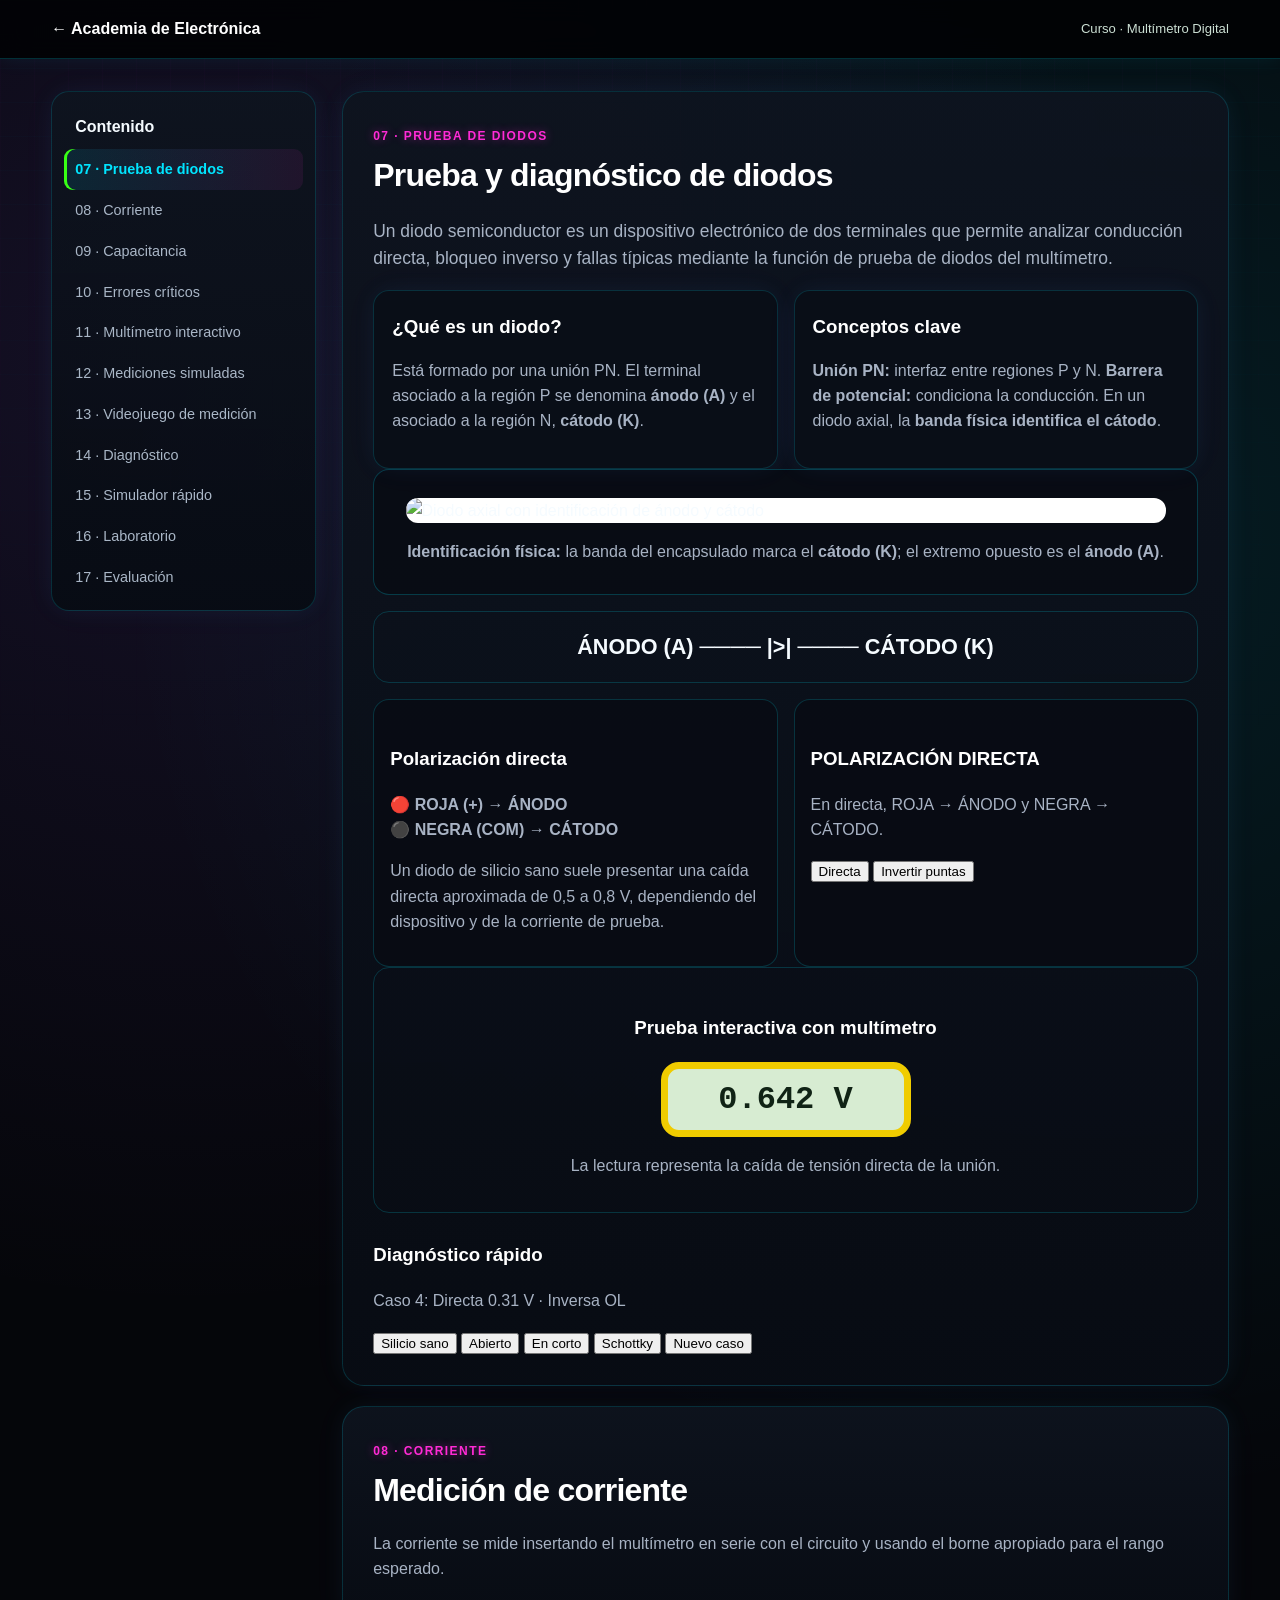
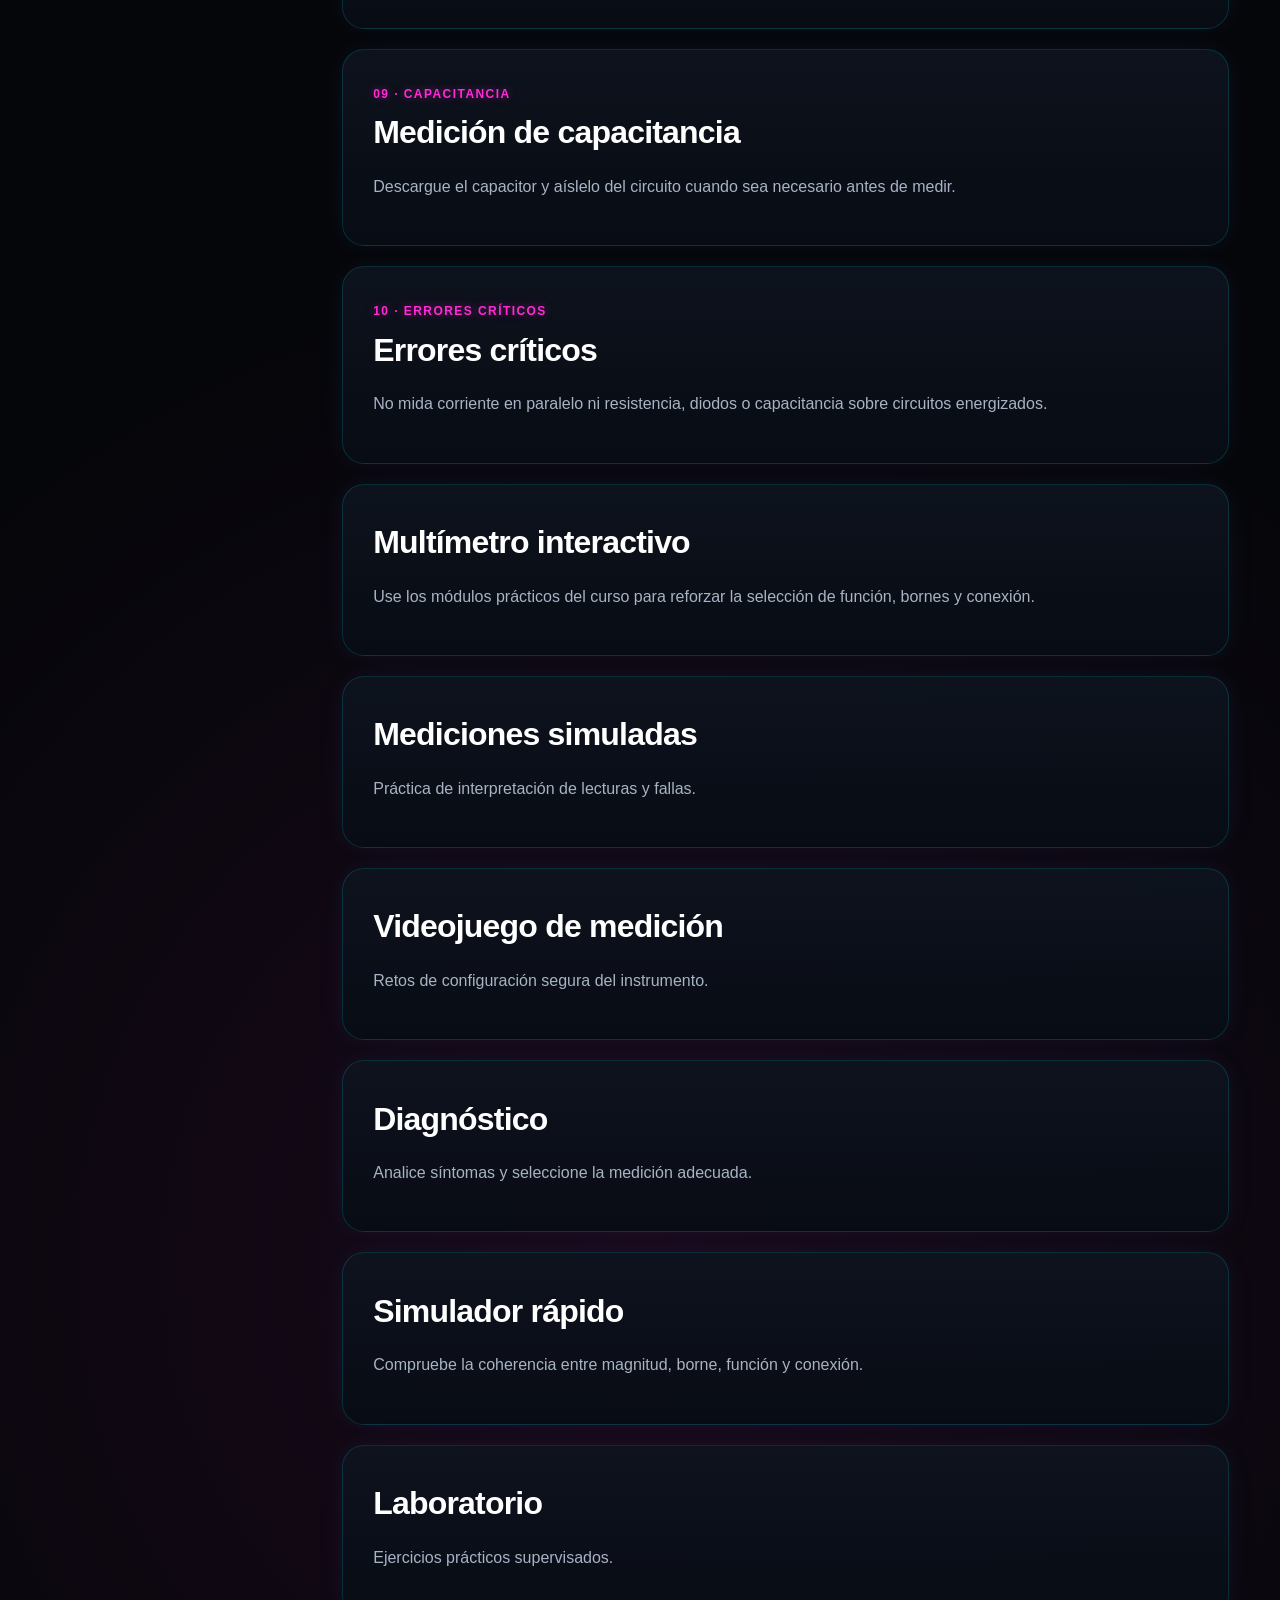
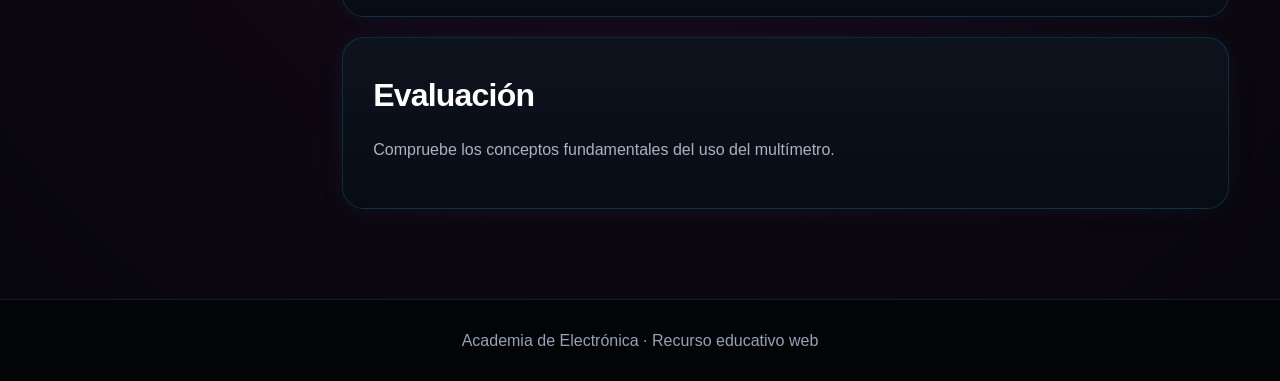
==== commit a20c250c: "Corregir imagen de diodo y consolidar multimetro.html" ====
--- a/cursos/multimetro.html
+++ b/cursos/multimetro.html
@@ -1,712 +1 @@
-<!DOCTYPE html>
-<html lang="es">
-<head>
-<meta charset="UTF-8"><meta name="viewport" content="width=device-width, initial-scale=1.0">
-<title>Multímetro Digital · Academia de Electrónica</title>
-<link rel="stylesheet" href="../css/estilos.css">
-<style>
-  .tech-grid{display:grid;grid-template-columns:repeat(3,1fr);gap:14px}
-  .small-tech-card{border:1px solid rgba(0,229,255,.18);background:rgba(8,12,20,.88);border-radius:16px;padding:16px;min-height:180px}
-  .small-tech-card h3{margin:.2rem 0 .55rem;font-size:1.05rem}
-  .small-tech-card p{margin:0;color:#a8b3c4}
-  .concept-flow{display:grid;grid-template-columns:repeat(6,minmax(110px,1fr));gap:10px;align-items:stretch;margin:18px 0}
-  .concept-flow .step{position:relative;background:rgba(0,229,255,.08);border:1px solid rgba(0,229,255,.18);border-radius:14px;padding:12px 14px;text-align:center;font-size:.76rem;font-weight:900;color:#dffaff;display:flex;align-items:center;justify-content:center;min-height:82px}
-  .concept-flow .step:after{content:'↓';position:absolute;bottom:-18px;left:50%;transform:translateX(-50%);font-size:1rem;color:var(--cyan)}
-  .concept-flow .step:last-child:after{display:none}
-  .apps-grid{display:grid;grid-template-columns:repeat(4,1fr);gap:12px;margin-top:16px}
-  .app-card{background:rgba(8,12,20,.88);border:1px solid rgba(0,229,255,.15);border-radius:16px;padding:14px}
-  .app-card h4{margin:.2rem 0 .5rem;font-size:1rem}
-  .app-card p{margin:0;color:#a8b3c4;font-size:.9rem}
-  .diag-slab{border:1px solid rgba(255,43,214,.2);background:rgba(255,43,214,.06);padding:16px 18px;border-radius:16px;text-align:center;margin:18px 0}
-  .diag-slab strong{display:block;font-size:1.2rem;color:#ffb9f1;margin-bottom:8px}
-  .example-grid{display:grid;grid-template-columns:repeat(2,1fr);gap:16px;margin-top:18px}
-  .example-grid .info-card{height:100%}
-  .diode-axial{display:grid;grid-template-columns:1fr 1.2fr 1fr;gap:14px;align-items:center;margin:18px 0}
-  .diode-axial .term{font-weight:900;color:#dffaff;padding:8px 0;text-align:center}
-  .diode-body{display:flex;align-items:center;justify-content:center;min-height:82px;background:linear-gradient(180deg,#0b111c,#101c29);border:1px solid rgba(0,229,255,.18);border-radius:18px;position:relative;overflow:hidden}
-  .diode-body::before{content:'';position:absolute;inset:10px 20px;border-radius:12px;border-left:4px solid rgba(0,229,255,.15);border-right:4px solid rgba(0,229,255,.15)}
-  .diode-body::after{content:'BANDA';position:absolute;left:50%;top:50%;transform:translate(-50%,-50%);background:#ff2bd6;color:#fff;padding:4px 8px;border-radius:999px;font-size:.7rem;font-weight:800;letter-spacing:.08em;box-shadow:0 0 14px rgba(255,43,214,.4)}
-  .diode-symbol{display:flex;align-items:center;justify-content:center;margin:18px 0;padding:16px;border:1px solid rgba(0,229,255,.18);border-radius:16px;background:rgba(8,12,20,.82)}
-  .diode-symbol .wire{display:inline-block;width:48px;height:2px;background:#d9eeff;position:relative}
-  .diode-symbol .wire::after{content:'|>|';position:absolute;left:42px;top:-11px;color:#dffaff;font-weight:900;font-size:1.7rem}
-  .diode-polarity{display:grid;grid-template-columns:1fr 1fr;gap:18px;margin-top:16px}
-  .polarity-panel{background:rgba(8,12,20,.88);border:1px solid rgba(0,229,255,.18);border-radius:18px;padding:16px}
-  .polarity-panel h4{margin:0 0 10px}
-  .polarity-wires{display:flex;align-items:center;justify-content:center;gap:10px;flex-wrap:wrap;margin:14px 0 10px}
-  .wire-block{display:flex;align-items:center;gap:8px;font-weight:900}
-  .wire-block .lead-dot{width:16px;height:16px;border-radius:50%}
-  .wire-block .lead-dot.red{background:#ff3b3b;box-shadow:0 0 16px rgba(255,59,59,.5)}
-  .wire-block .lead-dot.black{background:#111827;box-shadow:0 0 12px rgba(51,65,85,.6)}
-  .meter-mock{background:linear-gradient(180deg,#0d1017,#06080d);border:1px solid rgba(0,229,255,.2);border-radius:16px;padding:14px;margin-top:12px}
-  .meter-mock .display{background:#d9f6d5;border:6px solid #1b2d22;border-radius:10px;padding:14px 10px;text-align:right;font-family:'Courier New',monospace;font-size:2rem;font-weight:900;color:#0d2a14;min-height:72px}
-  .meter-btn-row{display:flex;gap:12px;flex-wrap:wrap;margin-top:12px}
-  .meter-btn-row button{border-radius:10px;border:1px solid rgba(0,229,255,.2);background:rgba(0,229,255,.08);color:#dffaff;padding:10px 14px;font-weight:900;cursor:pointer}
-  .meter-btn-row button.secondary{background:rgba(255,43,214,.08);border-color:rgba(255,43,214,.2);color:#ffc4f7}
-  .typical-table{margin-top:16px}
-  .diag-cards{display:grid;grid-template-columns:repeat(3,1fr);gap:14px;margin-top:18px}
-  .diag-card{border:1px solid rgba(0,229,255,.18);border-radius:16px;padding:16px;background:rgba(8,12,20,.88)}
-  .diag-card h4{margin:.2rem 0 .5rem}
-  .compare-box{display:grid;grid-template-columns:repeat(2,1fr);gap:16px;margin-top:18px}
-  .compare-box .info-card{height:100%}
-  .mini-quiz{border:1px solid rgba(0,229,255,.18);background:rgba(8,12,20,.86);border-radius:18px;padding:18px;margin-top:18px}
-  .mini-quiz h3{margin-top:0}
-  .quiz-option-grid{display:grid;grid-template-columns:repeat(2,1fr);gap:10px;margin-top:12px}
-  .quiz-option{padding:10px 12px;border-radius:10px;border:1px solid rgba(0,229,255,.18);background:#0a1118;color:#dffaff;cursor:pointer;font-weight:800}
-  .quiz-answer{margin-top:10px;padding:12px;border-radius:12px;display:none}
-  .quiz-answer.show{display:block}
-  .quiz-answer.correct{background:rgba(57,255,20,.08);border:1px solid rgba(57,255,20,.18);color:#bdffc0}
-  .quiz-answer.incorrect{background:rgba(255,45,85,.08);border:1px solid rgba(255,45,85,.18);color:#ffc0cf}
-  @media(max-width:980px){.tech-grid,.apps-grid,.diag-cards,.compare-box,.quiz-option-grid{grid-template-columns:repeat(2,1fr)}.concept-flow{grid-template-columns:repeat(3,1fr)}.diode-polarity{grid-template-columns:1fr}}
-  @media(max-width:640px){.tech-grid,.apps-grid,.diag-cards,.compare-box,.quiz-option-grid,.concept-flow{grid-template-columns:1fr}.diode-axial{grid-template-columns:1fr}.diode-symbol .wire{width:28px}}
-</style>
-</head>
-<body>
-<header class="course-top">
-  <div class="progress-bar" id="progressBar"></div>
-  <div class="container">
-    <a href="../index.html">← Academia de Electrónica</a>
-    <span class="course-progress-label">Curso · Multímetro Digital</span>
-  </div>
-</header>
-
-<section class="course-hero">
-  <div class="container hero-grid">
-    <div>
-      <span class="eyebrow">INSTRUMENTACIÓN · NIVEL BÁSICO–INTERMEDIO</span>
-      <h1>Domine el multímetro antes de tocar el circuito.</h1>
-      <p>Capacitación visual y práctica aplicable a multímetros digitales Fluke, UNI-T y equipos equivalentes. El objetivo no es “mover la perilla”: es entender qué se mide, cómo se conecta y qué puede salir mal.</p>
-      <div class="hero-stat-row">
-        <div class="hero-stat">⚡ Voltaje AC/DC</div><div class="hero-stat">Ω Resistencia</div>
-        <div class="hero-stat">→| Diodos</div><div class="hero-stat">A Corriente</div>
-        <div class="hero-stat">🔊 Continuidad</div><div class="hero-stat">▯ Capacitancia</div>
-      </div>
-    </div>
-    <div class="meter-stage" aria-label="Ilustración didáctica de multímetro">
-      <div class="meter-illustration">
-        <span class="meter-brand">DMM · TRUE RMS</span>
-        <div class="meter-screen">12.04 V</div>
-        <div class="meter-buttons"><i></i><i></i><i></i><i></i></div>
-        <div class="meter-dial"></div>
-        <div class="meter-jacks"><span class="jack red"></span><span class="jack"></span><span class="jack"></span><span class="jack red"></span></div>
-      </div>
-    </div>
-  </div>
-</section>
-
-<div class="container course-shell">
-<aside class="side-nav">
-  <strong>Contenido</strong>
-  <a href="#que-es-multimetro">00 · ¿Qué es un multímetro?</a>
-  <a href="#aplicaciones-multimetro">01 · Aplicaciones</a>
-  <a href="#modelos">01 · Equipos de referencia</a>
-  <a href="#partes">02 · Partes y bornes</a>
-  <a href="#simbolos">03 · Símbolos</a>
-  <a href="#voltaje">04 · Voltaje DC/AC</a>
-  <a href="#resistencia">05 · Resistencia</a>
-  <a href="#continuidad">06 · Continuidad</a>
-  <a href="#diodos">07 · Prueba de diodos</a>
-  <a href="#corriente">08 · Corriente</a>
-  <a href="#capacitancia">09 · Capacitancia</a>
-  <a href="#errores">10 · Errores críticos</a>
-  <a href="#explorador">11 · Multímetro interactivo</a>
-  <a href="#simulaciones">12 · Mediciones simuladas</a>
-  <a href="#videojuego">13 · Videojuego de medición</a>
-  <a href="#diagnostico-game">14 · Diagnóstico</a>
-  <a href="#simulador">15 · Simulador rápido</a>
-  <a href="#practicas">16 · Laboratorio</a>
-  <a href="#quiz">17 · Evaluación</a>
-  <a href="#regla">18 · Regla de oro</a>
-</aside>
-
-<main>
-<section class="lesson" id="que-es-multimetro">
-<span class="lesson-number">00 · ¿QUÉ ES UN MULTÍMETRO?</span>
-<h2>¿Qué es un multímetro digital?</h2>
-<p class="lead">Un multímetro digital o DMM (Digital Multimeter) es un instrumento electrónico de medición que integra principalmente las funciones de voltímetro, amperímetro y óhmetro, además de otras funciones dependiendo del modelo.</p>
-<p>El DMM no mide todas las magnitudes internas de la misma manera. Su arquitectura cambia según la función seleccionada. Lo que se observa en la pantalla es el resultado de una cadena de procesos: entrada, protección, acondicionamiento, conversión analógica/digital, procesamiento y presentación.</p>
-<div class="concept-flow">
-  <div class="step">MAGNITUD ELÉCTRICA</div>
-  <div class="step">PROTECCIÓN DE ENTRADA</div>
-  <div class="step">ACONDICIONAMIENTO</div>
-  <div class="step">CONVERTIDOR A/D</div>
-  <div class="step">PROCESAMIENTO</div>
-  <div class="step">PANTALLA</div>
-</div>
-<div class="grid-2">
-  <div class="info-card">
-    <h3>Voltaje</h3>
-    <p>El multímetro mide la diferencia de potencial entre dos puntos. Se conecta en paralelo. La entrada de voltaje presenta una impedancia elevada para reducir el efecto de carga sobre el circuito. En muchos DMM es común encontrar valores cercanos a 10 MΩ, aunque dependen del modelo y de la función seleccionada.</p>
-  </div>
-  <div class="info-card">
-    <h3>Corriente</h3>
-    <p>El instrumento debe formar parte del camino de circulación de la corriente. Se conecta en serie. La corriente atraviesa internamente un resistor shunt; el DMM mide la caída de tensión sobre ese shunt y determina la corriente. Por eso es peligrosa una conexión del amperímetro directamente en paralelo con una fuente: el instrumento puede convertirse en una ruta de muy baja resistencia.</p>
-  </div>
-</div>
-<div class="example-grid">
-  <div class="info-card">
-    <h3>Resistencia</h3>
-    <p>Para medir resistencia, el circuito debe estar desenergizado. El DMM utiliza su batería interna para aplicar una corriente o una señal de prueba y determinar la resistencia a partir de la respuesta obtenida.</p>
-  </div>
-  <div class="info-card">
-    <h3>Conversión</h3>
-    <p>El proceso general es: acondicionamiento de señal → conversión analógico/digital → procesamiento → presentación en pantalla. La misma herramienta puede recibir señales muy distintas y optimizar la lectura según la función elegida.</p>
-  </div>
-</div>
-<div class="tech-grid">
-  <div class="small-tech-card"><h3>Resolución</h3><p>Es el menor cambio que el instrumento puede mostrar en la pantalla. No equivale automáticamente a precisión o exactitud.</p></div>
-  <div class="small-tech-card"><h3>Exactitud</h3><p>Describe qué tan cerca puede estar la lectura del valor real. Se suele especificar aproximadamente como ±(% de la lectura + counts).</p></div>
-  <div class="small-tech-card"><h3>Rango</h3><p>Es el intervalo de magnitud cubierto por cada posición o función. Un buen rango evita saturaciones y errores de escala.</p></div>
-  <div class="small-tech-card"><h3>Autorango</h3><p>Selecciona automáticamente el rango más apropiado dentro del límite del equipo. Acelera la medición, pero exige comprender la escala mostrada.</p></div>
-  <div class="small-tech-card"><h3>Impedancia de entrada</h3><p>Es la carga que presenta el voltímetro al circuito bajo prueba. Una impedancia de entrada alta minimiza la influencia del instrumento.</p></div>
-  <div class="small-tech-card"><h3>Counts / dígitos</h3><p>Se usan para describir la resolución y la forma en que el instrumento representa valores discretos. Son útiles para comparar equipos, pero no sustituyen la especificación de exactitud.</p></div>
-</div>
-<div class="callout warning"><strong>Importante:</strong> Mayor resolución NO significa automáticamente mayor exactitud. Un DMM con más cifras puede mostrar valores muy finos y aun así estar limitado por su calibración, su temperatura, su rango y la calidad de su referencia interna.</div>
-</section>
-
-<section class="lesson" id="aplicaciones-multimetro">
-<span class="lesson-number">APLICACIONES DEL MULTÍMETRO</span>
-<h2>Aplicaciones del multímetro</h2>
-<div class="apps-grid">
-  <div class="app-card"><h4>Verificación de pilas y baterías</h4><p>Detecta estado de carga y caídas de tensión útil para diagnóstico rápido.</p></div>
-  <div class="app-card"><h4>Fuentes DC</h4><p>Comprueba tensión de salida, estabilidad y polaridad en equipos electrónicos.</p></div>
-  <div class="app-card"><h4>Fuentes AC de baja tensión</h4><p>Revisa salida alterna con precaución, según nivel de riesgo y tipo de equipo.</p></div>
-  <div class="app-card"><h4>Reguladores de voltaje</h4><p>Valida entrada, salida y comportamiento frente a carga.</p></div>
-  <div class="app-card"><h4>Caídas de tensión</h4><p>Identifica pérdidas en conductores, bornes, contactos y conexiones.</p></div>
-  <div class="app-card"><h4>Continuidad</h4><p>Comprueba si existe una trayectoria eléctrica útil entre dos puntos.</p></div>
-  <div class="app-card"><h4>Fusibles</h4><p>Determina si el elemento está abierto o presenta continuidad.</p></div>
-  <div class="app-card"><h4>Interruptores y pulsadores</h4><p>Confirma funcionamiento eléctrico sin depender solo de la percepción visual.</p></div>
-  <div class="app-card"><h4>Conectores</h4><p>Detecta resistencias altas, contactos sucios o conexiones intermitentes.</p></div>
-  <div class="app-card"><h4>Pistas PCB</h4><p>Ayuda a rastrear una línea de alimentación o señal en una tarjeta.</p></div>
-  <div class="app-card"><h4>Resistencias</h4><p>Permite verificar valor nominal, drift y fallas por apertura o cortocircuito.</p></div>
-  <div class="app-card"><h4>Potenciómetros</h4><p>Comprueba variación de resistencia y posible desgaste del cursor.</p></div>
-  <div class="app-card"><h4>Diodos</h4><p>Evalúa polarización directa y comportamiento inverso.</p></div>
-  <div class="app-card"><h4>LED</h4><p>Confirma polaridad y caída directa con la función diodo o prueba específica.</p></div>
-  <div class="app-card"><h4>Capacitores</h4><p>Si el equipo dispone de función de capacitancia, permite estimar valor útil.</p></div>
-  <div class="app-card"><h4>Consumo de corriente</h4><p>Permite medir corriente en serie con una carga o un circuito de prueba.</p></div>
-  <div class="app-card"><h4>Frecuencia</h4><p>Si el equipo dispone de Hz, ayuda a validar señales periódicas.</p></div>
-  <div class="app-card"><h4>Ciclo de trabajo</h4><p>Con función % se puede analizar señales PWM y digitales.</p></div>
-  <div class="app-card"><h4>Sensores</h4><p>Valida salida eléctrica compatible con sensores analógicos o digitales.</p></div>
-  <div class="app-card"><h4>Diagnóstico de tarjetas</h4><p>El multímetro permite comparar lecturas con valores esperados en una tarjeta funcional.</p></div>
-  <div class="app-card"><h4>Comparación funcional</h4><p>Un circuito averiado se diagnostica comparando lecturas con un referente sano.</p></div>
-</div>
-<div class="diag-slab">
-  <strong>MEDIR NO ES DIAGNOSTICAR</strong>
-  <p>El multímetro entrega una magnitud eléctrica. El diagnóstico aparece cuando el técnico compara esa lectura contra un valor esperado, especificación, esquema, datasheet, punto de referencia o comportamiento conocido. La lectura por sí sola no identifica el componente responsable.</p>
-</div>
-<div class="example-grid">
-  <div class="info-card"><h3>Ejemplo</h3><p><strong>Esperado:</strong> 12 VDC<br><strong>Medido:</strong> 7.4 VDC<br><strong>Conclusión:</strong> la lectura es anormal, pero todavía no revela exactamente qué fallo causó la caída. Se requiere continuar el diagnóstico.</p></div>
-  <div class="info-card"><h3>Rigor técnico</h3><p>La medición se interpreta en contexto: alimentación, carga, referencia, esquema, tolerancias y comportamiento del circuito. Sin esa comparación, una lectura aislada puede ser engañosa.</p></div>
-</div>
-</section>
-
-<section class="lesson" id="modelos">
-<span class="lesson-number">01 · EQUIPOS DE REFERENCIA</span>
-<h2>Dos familias que encontrará con frecuencia</h2>
-<p class="lead">La ubicación exacta de funciones y bornes cambia según el modelo. Por eso el aprendiz debe aprender a leer el instrumento, no memorizar una sola carcasa.</p>
-<div class="photo-grid">
-  <figure class="photo-card">
-    <img src="https://instrotech.com/media/catalog/product/cache/019c69a266c636a7f1281a46a2fb554a/f/l/flu117.jpg" alt="Multímetro Fluke 117" loading="lazy">
-    <figcaption><strong>Fluke 117</strong> · Ejemplo de multímetro profesional con selector rotativo y entradas inferiores. Imagen remota de referencia.</figcaption>
-  </figure>
-  <figure class="photo-card">
-    <img src="https://img.joomcdn.net/586e8e44809e0384cd6eb4e2d77193f029f30c12_original.jpeg" alt="Multímetro UNI-T UT61E" loading="lazy">
-    <figcaption><strong>UNI-T UT61E</strong> · Ejemplo de distribución con cuatro bornes y múltiples funciones. Imagen remota de referencia.</figcaption>
-  </figure>
-</div>
-<div class="callout info"><strong>Nota:</strong> si el computador no tiene Internet, estas dos fotografías externas pueden no cargar. El resto del curso y los diagramas sí funcionan localmente.</div>
-</section>
-
-<section class="lesson" id="partes">
-<span class="lesson-number">02 · PARTES Y BORNES</span>
-<h2>Antes de medir, aprenda a leer el equipo</h2>
-<div class="grid-3">
- <div class="info-card"><div class="big-symbol">LCD</div><h3>Pantalla</h3><p>Valor, unidad, polaridad, AUTO, HOLD, OL y otros indicadores.</p></div>
- <div class="info-card"><div class="big-symbol">◉</div><h3>Selector</h3><p>Define la función: V, A, Ω, continuidad, diodo, Hz, capacitancia, etc.</p></div>
- <div class="info-card"><div class="big-symbol">COM</div><h3>Común</h3><p>Normalmente recibe la punta negra y sirve como referencia.</p></div>
- <div class="info-card"><div class="big-symbol">VΩ</div><h3>Entrada V/Ω</h3><p>Punta roja para voltaje, resistencia, continuidad, diodo y funciones asociadas.</p></div>
- <div class="info-card"><div class="big-symbol">mA</div><h3>Entrada µA/mA</h3><p>Corrientes pequeñas dentro del límite y protección especificados por el fabricante.</p></div>
- <div class="info-card"><div class="big-symbol">10A</div><h3>Entrada A</h3><p>Corrientes mayores. No significa que soporte 10 A indefinidamente.</p></div>
-</div>
-<div class="callout danger"><strong>Error crítico:</strong> si la punta roja queda en el borne de corriente y después se intenta medir voltaje en paralelo, el circuito interno de corriente puede presentar una impedancia muy baja. Puede fundirse un fusible, aparecer una chispa o dañarse la fuente/instrumento.</div>
-</section>
-
-<section class="lesson" id="simbolos">
-<span class="lesson-number">03 · SÍMBOLOS</span>
-<h2>El idioma del multímetro</h2>
-<div class="table-wrap"><table>
-<tr><th>Símbolo</th><th>Nombre</th><th>Mide</th><th>Unidad</th><th>Conexión</th><th>Precaución</th></tr>
-<tr><td>V⎓</td><td>Voltaje DC</td><td>Diferencia de potencial continua</td><td>V</td><td>Paralelo</td><td>Seleccione rango adecuado</td></tr>
-<tr><td>V~</td><td>Voltaje AC</td><td>Diferencia de potencial alterna</td><td>V</td><td>Paralelo</td><td>Atención a tensiones peligrosas</td></tr>
-<tr><td>A⎓ / A~</td><td>Corriente</td><td>Flujo de corriente</td><td>A</td><td>Serie</td><td>Nunca directamente sobre una fuente</td></tr>
-<tr><td>Ω</td><td>Resistencia</td><td>Oposición eléctrica</td><td>Ω</td><td>Desenergizado</td><td>No aplicar tensión externa</td></tr>
-<tr><td>🔊</td><td>Continuidad</td><td>Camino de baja R</td><td>Ω / pitido</td><td>Desenergizado</td><td>Pitido ≠ corto automáticamente</td></tr>
-<tr><td>→|</td><td>Diodo</td><td>Caída directa</td><td>V</td><td>Sobre semiconductor</td><td>Interpretar polaridad</td></tr>
-<tr><td>▯</td><td>Capacitancia</td><td>Capacidad</td><td>F</td><td>Capacitor descargado</td><td>Descargar previamente</td></tr>
-<tr><td>Hz</td><td>Frecuencia</td><td>Ciclos por segundo</td><td>Hz</td><td>Señal</td><td>Respetar límites de entrada</td></tr>
-<tr><td>%</td><td>Duty cycle</td><td>Ciclo de trabajo</td><td>%</td><td>Señal</td><td>Revisar rango</td></tr>
-</table></div>
-</section>
-
-<section class="lesson" id="voltaje">
-<span class="lesson-number">04 · VOLTAJE</span><h2>Voltaje: siempre piense “entre dos puntos”</h2>
-<div class="visual-compare">
- <div class="diagram correct"><h3>✅ Correcto · Paralelo</h3><div class="circuit">+12 V ──────[ CARGA ]────── GND
-   │                     │
-   └───────( V )─────────┘</div><p>El voltímetro observa la diferencia de potencial sin convertirse en el camino principal de corriente.</p></div>
- <div class="diagram wrong"><h3>❌ Incorrecto · Serie</h3><div class="circuit">+12 V ────( V )────[ CARGA ]──── GND</div><p>La conexión no representa la forma normal de medir el voltaje de una carga.</p></div>
-</div>
-<h3>Práctica escalonada</h3>
-<ol class="step-list">
-<li>Punta negra a <b>COM</b>.</li><li>Punta roja a <b>V/Ω</b>.</li><li>Seleccione <b>V⎓</b> para pila/fuente DC o <b>V~</b> para AC.</li>
-<li>Estime el valor esperado: 1.5 V, 5 V, 9 V, 12 V...</li><li>Conecte en paralelo y lea valor/unidad.</li><li>Si DC aparece negativo, la polaridad está invertida respecto a sus puntas.</li>
-</ol>
-<div class="callout warning"><strong>Formación inicial:</strong> para AC, comience con 12 VAC o 24 VAC. El trabajo sobre red requiere instrumento, puntas, categoría de medición, procedimiento y supervisión apropiados.</div>
-</section>
-
-<section class="lesson" id="resistencia">
-<span class="lesson-number">05 · RESISTENCIA</span><h2>Ω: el multímetro aplica su propia señal de prueba</h2>
-<div class="callout danger"><strong>No mida resistencia en un circuito energizado.</strong> Una tensión externa altera la prueba y puede sobrecargar el instrumento.</div>
-<div class="grid-2">
-<div class="info-card"><h3>10 kΩ ±5 %</h3><p>Intervalo nominal aproximado: <b>9.5 kΩ a 10.5 kΩ</b>. Una lectura de 9.82 kΩ puede ser totalmente normal.</p></div>
-<div class="info-card"><h3>OL</h3><p>Según el contexto puede significar circuito abierto o resistencia superior al rango seleccionado.</p></div>
-</div>
-</section>
-
-<section class="lesson" id="continuidad">
-<span class="lesson-number">06 · CONTINUIDAD</span><h2>El pitido responde una pregunta rápida</h2>
-<p class="lead">¿Existe entre esos dos puntos un camino de resistencia suficientemente baja para el umbral del multímetro?</p>
-<div class="grid-3">
-<div class="lab-card"><span class="lab-n">APLICACIÓN</span><h4>Cable</h4><p>Compruebe continuidad entre ambos extremos y flexione suavemente para detectar fallas intermitentes.</p></div>
-<div class="lab-card"><span class="lab-n">APLICACIÓN</span><h4>Fusible</h4><p>Desenergizado: continuidad baja suele indicar filamento íntegro; OL sugiere abierto.</p></div>
-<div class="lab-card"><span class="lab-n">APLICACIÓN</span><h4>PCB</h4><p>Permite seguir pistas y verificar uniones, siempre interpretando las rutas paralelas del circuito.</p></div>
-</div>
-</section>
-
-<section class="lesson" id="diodos">
-<span class="lesson-number">07 · PRUEBA Y DIAGNÓSTICO DE DIODOS</span>
-<h2>Prueba y diagnóstico de diodos</h2>
-<p class="lead">Un diodo semiconductor es un dispositivo electrónico de dos terminales que, en su forma elemental, utiliza una unión PN. La forma básica del diodo permite que la corriente fluya con facilidad en un sentido y se comporte como un circuito abierto en el sentido opuesto.</p>
-<div class="grid-2">
-  <div class="info-card">
-    <h3>¿Qué es un diodo?</h3>
-    <p>La estructura del diodo está formada por una región P, una región N y una unión PN. En la unión aparece una región de agotamiento y una barrera de potencial. La terminal conectada a la región P se denomina ánodo, y la terminal conectada a la región N se denomina cátodo.</p>
-  </div>
-  <div class="info-card">
-    <h3>Conceptos clave</h3>
-    <p><strong>Región P:</strong> contiene portadores mayoritarios con huecos. <strong>Región N:</strong> contiene electrones libres. <strong>Unión PN:</strong> zona de contacto entre ambas regiones. <strong>Barrera de potencial:</strong> fenómeno que favorece la conducción en una dirección y limita la conducción en la otra.</p>
-  </div>
-</div>
-<div class="diode-axial">
-  <div class="term">terminal</div>
-  <div class="diode-body" aria-label="Diodo axial con banda en cátodo"></div>
-  <div class="term">terminal</div>
-</div>
-<div class="callout info"><strong>Identificación física:</strong> en muchos diodos axiales, la banda identifica el cátodo. La geometría de la banda ayuda a distinguir la orientación del componente antes de medirlo.</div>
-<div class="diode-symbol" aria-label="Símbolo del diodo con ánodo y cátodo">
-  <span style="font-weight:900;color:#dffaff;">ÁNODO (A)</span>
-  <span class="wire"></span>
-  <span style="font-weight:900;color:#ff9cd2;">CÁTODO (K)</span>
-</div>
-<div class="diode-polarity">
-  <div class="polarity-panel">
-    <h4>Polarización directa</h4>
-    <div class="polarity-wires">
-      <div class="wire-block"><span class="lead-dot red"></span><span>PUNTA ROJA (+)</span></div>
-      <span>↓</span>
-      <div class="wire-block"><span>ÁNODO</span></div>
-      <span>│</span>
-      <div class="wire-block"><span>DIODO</span></div>
-      <span>│</span>
-      <div class="wire-block"><span>CÁTODO</span></div>
-      <span>↑</span>
-      <div class="wire-block"><span class="lead-dot black"></span><span>NEGRA (COM)</span></div>
-    </div>
-    <div class="meter-mock">
-      <div class="display" id="diodo-display">0.642 V</div>
-      <div style="margin-top:10px;color:#a8b3c4;font-size:.85rem;">Selector: <strong>FUNCIÓN DIODO</strong></div>
-      <div style="margin-top:6px;color:#a8b3c4;font-size:.8rem;">Ejemplo ilustrativo para un diodo de silicio.</div>
-      <div class="meter-btn-row">
-        <button id="diode-invert-btn" onclick="setDiodePolarity('inversa')">INVERTIR PUNTAS</button>
-        <button id="diode-direct-btn" class="secondary" onclick="setDiodePolarity('directa')">VOLVER A POLARIZACIÓN DIRECTA</button>
-      </div>
-    </div>
-  </div>
-  <div class="polarity-panel">
-    <h4 id="diodo-state-label">POLARIZACIÓN DIRECTA</h4>
-    <p id="diodo-state-text">En polarización directa, ROJA → ÁNODO y NEGRA → CÁTODO. La función diodo utiliza la batería interna del multímetro para establecer una corriente de prueba controlada y mide aproximadamente la caída de tensión directa VF.</p>
-    <div class="callout info">No debe interpretarse como una simple “medición de resistencia”: la prueba de diodo aplica condiciones controladas y observa la caída directa del semiconductor.</div>
-    <div class="callout success"><strong>Regla práctica:</strong> si la polaridad está invertida, la lectura normal suele ser OL, porque casi no hay conducción significativa bajo las condiciones de prueba del instrumento.</div>
-  </div>
-</div>
-<div class="callout warning"><strong>Advertencia técnica:</strong> si el diodo está montado en una PCB y existen otros componentes en paralelo, la lectura puede verse alterada por caminos eléctricos adicionales. Cuando la medición sea ambigua, desenergice completamente, verifique ausencia de tensión, descargue capacitores y, cuando proceda, levante o desoldar una terminal del diodo antes de repetir la prueba.</div>
-<div class="typical-table table-wrap">
-  <table>
-    <tr><th>DISPOSITIVO</th><th>LECTURA DIRECTA ORIENTATIVA</th><th>INVERSA</th></tr>
-    <tr><td>Silicio</td><td>aproximadamente 0.55–0.75 V</td><td>OL</td></tr>
-    <tr><td>Schottky</td><td>aproximadamente 0.15–0.45 V</td><td>OL</td></tr>
-    <tr><td>LED</td><td>aproximadamente 1.6–3.4 V dependiendo de tecnología/color</td><td>OL</td></tr>
-  </table>
-</div>
-<div class="callout info">Los valores son orientativos. La lectura depende del semiconductor, la temperatura, la corriente de prueba y las características del multímetro. Algunos equipos no disponen de suficiente tensión de prueba para polarizar adecuadamente determinados LED.</div>
-<div class="diag-cards">
-  <div class="diag-card"><h4>DIODO SANO</h4><p><strong>Directa:</strong> caída razonable.<br><strong>Inversa:</strong> OL.</p></div>
-  <div class="diag-card"><h4>DIODO ABIERTO</h4><p><strong>Directa:</strong> OL.<br><strong>Inversa:</strong> OL.</p></div>
-  <div class="diag-card"><h4>DIODO EN CORTOCIRCUITO</h4><p><strong>Directa:</strong> valor cercano a 0 V.<br><strong>Inversa:</strong> valor cercano a 0 V.</p></div>
-</div>
-<div class="callout warning">Valores anormales deben interpretarse considerando el circuito y el dispositivo concreto. Un solo valor aislado no reemplaza el contexto eléctrico completo.</div>
-<div class="compare-box">
-  <div class="info-card">
-    <h3>CONTINUIDAD</h3>
-    <p>Busca determinar si existe una trayectoria suficientemente baja en resistencia conforme al umbral definido por el fabricante. Es útil para revisar cableado, fusibles, contactos y rutas muy sencillas.</p>
-  </div>
-  <div class="info-card">
-    <h3>PRUEBA DE DIODO</h3>
-    <p>Aplica condiciones específicas de prueba y presenta aproximadamente la caída de tensión directa del semiconductor. Es más informativa que una continuidad simple porque entrega una condición de conducción unidireccional.</p>
-  </div>
-</div>
-<div class="callout info"><strong>CONTINUIDAD ≠ PRUEBA DE DIODO</strong> La continuidad responde a una condición binaria de baja resistencia; la prueba de diodo aporta una lectura de caída directa en polarización y, por lo tanto, evidencia el comportamiento semiconductor.</div>
-<div class="mini-quiz">
-  <h3>DIAGNOSTIQUE EL DIODO</h3>
-  <p id="diodo-quiz-case">Caso 1: Directa 0.647 V · Inversa OL</p>
-  <div class="quiz-option-grid">
-    <button class="quiz-option" onclick="answerDiodoQuiz('silicio')">Diodo de silicio sano.</button>
-    <button class="quiz-option" onclick="answerDiodoQuiz('schottky')">Diodo Schottky posiblemente sano.</button>
-    <button class="quiz-option" onclick="answerDiodoQuiz('abierto')">Diodo abierto.</button>
-    <button class="quiz-option" onclick="answerDiodoQuiz('corto')">Diodo en cortocircuito.</button>
-  </div>
-  <div id="diodo-quiz-result" class="quiz-answer"></div>
-  <div class="meter-btn-row" style="margin-top:14px"><button onclick="newDiodoCase()">NUEVO DIODO</button></div>
-</div>
-</section>
-
-<section class="lesson" id="corriente">
-<span class="lesson-number">08 · CORRIENTE</span><h2>La medición que más disciplina exige</h2>
-<div class="visual-compare">
-<div class="diagram correct"><h3>✅ EN SERIE</h3><div class="circuit">+5 V ──( A )──330 Ω──|>|── GND</div><p>La corriente del circuito atraviesa el instrumento.</p></div>
-<div class="diagram wrong"><h3>❌ EN PARALELO</h3><div class="circuit">+5 V ─────┬──── CARGA ─── GND
-          └──( A )───────┘</div><p>El shunt de corriente puede comportarse como una ruta de muy baja resistencia.</p></div>
-</div>
-<div class="callout danger"><strong>Regla:</strong> nunca coloque un multímetro configurado como amperímetro directamente entre +V y GND.</div>
-<h3>Ejemplo LED</h3><p>Con 5 V, LED ≈2 V y resistencia de 330 Ω, la estimación ideal es I=(5−2)/330 ≈ <b>9.1 mA</b>. Primero estime; después mida.</p>
-</section>
-
-<section class="lesson" id="capacitancia">
-<span class="lesson-number">09 · CAPACITANCIA</span><h2>Primero descargar, después medir</h2>
-<div class="grid-2">
-<div class="info-card"><h3>Conversión</h3><p>1 mF = 1000 µF<br>1 µF = 1000 nF<br>1 nF = 1000 pF</p></div>
-<div class="info-card"><h3>Diagnóstico</h3><p>La capacitancia medida debe compararse con la tolerancia. Esta función no sustituye una prueba de ESR cuando sea necesaria.</p></div>
-</div>
-</section>
-
-<section class="lesson" id="errores">
-<span class="lesson-number">10 · ERRORES CRÍTICOS</span><h2>Errores que el aprendiz debe reconocer antes de cometerlos</h2>
-<div class="table-wrap"><table>
-<tr><th>Error</th><th>Qué ocurre</th><th>Riesgo</th><th>Forma correcta</th></tr>
-<tr><td>Medir V con punta roja en A/10 A</td><td>Entrada de corriente usada como si fuera voltímetro</td><td>Alto</td><td>COM + V/Ω</td></tr>
-<tr><td>Medir corriente en paralelo</td><td>Ruta de muy baja resistencia</td><td>Muy alto</td><td>Abrir circuito e insertar en serie</td></tr>
-<tr><td>Ω con circuito energizado</td><td>Tensión externa altera prueba</td><td>Alto</td><td>Desenergizar y verificar</td></tr>
-<tr><td>Confundir mA con A</td><td>Error de factor 1000</td><td>Alto</td><td>Revisar unidad y borne</td></tr>
-<tr><td>Puntas deterioradas</td><td>Aislamiento comprometido</td><td>Alto</td><td>Retirar de servicio</td></tr>
-</table></div>
-</section>
-
-
-<section class="lesson interactive-zone" id="explorador">
-<span class="lesson-number">11 · MULTÍMETRO INTERACTIVO</span>
-<h2>Toque el instrumento y descubra qué hace cada zona</h2>
-<p class="lead">Proyecte esta sección en clase. Pídale a un aprendiz que identifique una parte antes de hacer clic sobre ella.</p>
-
-<div class="multimeter-lab">
-  <div class="hotspot-meter">
-    <div class="training-meter">
-      <div class="brandline"><span class="brandbox">DMM</span><span class="modelbox">TRAINING METER</span></div>
-      <div class="screen">0.000 V</div>
-      <div class="softkeys"><span></span><span></span><span></span><span></span></div>
-      <div class="selector-panel">
-        <span class="dial-label d1">V⎓</span><span class="dial-label d2">V~</span><span class="dial-label d3">Ω</span>
-        <span class="dial-label d4">→|</span><span class="dial-label d5">A</span><span class="dial-label d6">Hz</span>
-        <div class="dial"></div>
-      </div>
-      <div class="jack-row">
-        <div class="jack-wrap">10 A<div class="jackhole red"></div></div>
-        <div class="jack-wrap">mA<div class="jackhole red"></div></div>
-        <div class="jack-wrap">COM<div class="jackhole"></div></div>
-        <div class="jack-wrap">V Ω<div class="jackhole red"></div></div>
-      </div>
-
-      <button class="hotspot hs-screen" aria-label="Pantalla" onclick="selectMeterPart('screen')"></button>
-      <button class="hotspot hs-buttons" aria-label="Botones" onclick="selectMeterPart('buttons')"></button>
-      <button class="hotspot hs-selector" aria-label="Selector" onclick="selectMeterPart('selector')"></button>
-      <button class="hotspot hs-jack10" aria-label="Borne 10 amperios" onclick="selectMeterPart('jack10')"></button>
-      <button class="hotspot hs-jackma" aria-label="Borne miliamperios" onclick="selectMeterPart('jackma')"></button>
-      <button class="hotspot hs-jackcom" aria-label="Borne COM" onclick="selectMeterPart('jackcom')"></button>
-      <button class="hotspot hs-jackvohm" aria-label="Borne V ohmios" onclick="selectMeterPart('jackvohm')"></button>
-    </div>
-  </div>
-
-  <div class="hotspot-panel">
-    <span class="selected-part" id="partTag">EMPIECE AQUÍ</span>
-    <h3 id="partName">Seleccione una zona del multímetro</h3>
-    <p id="partDesc">Los círculos resaltados corresponden a partes importantes del instrumento. Haga clic sobre pantalla, selector, botones o bornes.</p>
-    <div class="fact-grid">
-      <div class="fact"><small>¿Para qué sirve?</small><b id="partUse">—</b></div>
-      <div class="fact"><small>Error típico</small><b id="partRisk">—</b></div>
-    </div>
-    <div class="callout success"><strong>Regla práctica:</strong> <span id="partRule">Primero identifique la magnitud y después configure el multímetro.</span></div>
-  </div>
-</div>
-</section>
-
-
-<section class="lesson" id="simulaciones">
-<span class="lesson-number">12 · MEDICIONES SIMULADAS</span>
-<h2>Banco virtual de medición con fallas aleatorias</h2>
-<p class="lead">Esta sección cambia la condición del circuito automáticamente. El aprendiz debe configurar el multímetro, ejecutar la medición y decidir si la lectura es normal o corresponde a una falla.</p>
-
-<div class="difficulty-guide">
-  <div class="diff-card easy"><h4>Básico</h4><p>Menos tipos de falla, pistas claras y variación pequeña en la lectura.</p></div>
-  <div class="diff-card mid"><h4>Intermedio</h4><p>Más fallas posibles, pistas limitadas y mayor dispersión en los valores.</p></div>
-  <div class="diff-card hard"><h4>Avanzado</h4><p>Escenario y falla aleatorios, sin pistas directas y con lecturas más variables.</p></div>
-</div>
-
-<div class="level-tabs">
-  <button class="level-btn active" data-level="easy" onclick="setDifficulty('easy')">Nivel básico</button>
-  <button class="level-btn" data-level="medium" onclick="setDifficulty('medium')">Nivel intermedio</button>
-  <button class="level-btn" data-level="hard" onclick="setDifficulty('hard')">Nivel avanzado</button>
-</div>
-
-<div class="sim-console">
-  <div class="sim-head">
-    <h3 id="simScenarioName">Fuente DC 12 V</h3>
-    <div class="sim-status">
-      <span class="sim-badge">Dificultad: <b id="difficultyLabel">Básico</b></span>
-      <span class="sim-badge mag">Valor esperado: <b id="expectedValue">≈ 12 V</b></span>
-    </div>
-  </div>
-
-  <div class="instrument-grid">
-    <div class="virtual-circuit">
-      <h4>Escenario de laboratorio</h4>
-      <p id="faultHint">Pista: compare la lectura con el valor nominal.</p>
-
-      <div class="scenario-list">
-        <div class="scenario-chip" onclick="selectScenario(0)"><b>12 V DC</b><small>Fuente de laboratorio</small></div>
-        <div class="scenario-chip" onclick="selectScenario(1)"><b>1 kΩ</b><small>Resistencia</small></div>
-        <div class="scenario-chip" onclick="selectScenario(2)"><b>LED</b><small>Corriente de consumo</small></div>
-        <div class="scenario-chip" onclick="selectScenario(3)"><b>Diodo</b><small>Caída directa</small></div>
-        <div class="scenario-chip" onclick="selectScenario(4)"><b>100 µF</b><small>Capacitor</small></div>
-        <div class="scenario-chip" onclick="selectScenario(5)"><b>24 VAC</b><small>Fuente alterna</small></div>
-      </div>
-
-      <div class="fault-panel">
-        <button class="randomize-btn" onclick="randomizeFault(true)">⚡ Generar falla aleatoria</button>
-      </div>
-    </div>
-
-    <div class="virtual-meter">
-      <h4>Multímetro virtual</h4>
-      <div class="virtual-display" id="simDisplay">---- <span class="virtual-unit">V</span></div>
-
-      <div class="measurement-controls">
-        <div><label>Función</label>
-          <select id="simMode">
-            <option value="vdc">V⎓</option><option value="vac">V~</option><option value="adc">A⎓</option>
-            <option value="ohm">Ω</option><option value="diodo">Diodo</option><option value="cap">Capacitancia</option>
-          </select>
-        </div>
-        <div><label>Conexión</label>
-          <select id="simConnection">
-            <option value="paralelo">Paralelo</option><option value="serie">Serie</option><option value="componente">Sobre componente</option>
-          </select>
-        </div>
-        <div><label>Estado del circuito</label>
-          <select id="simState"><option value="energizado">Energizado</option><option value="desenergizado">Desenergizado</option></select>
-        </div>
-        <div><label>Objetivo</label>
-          <input type="text" value="Obtenga la lectura y diagnostique" readonly>
-        </div>
-      </div>
-
-      <button class="measure-btn" onclick="doMeasurement()">REALIZAR MEDICIÓN</button>
-      <div id="measureFeedback" class="measure-feedback"></div>
-
-      <div class="game-controls">
-        <button class="btn-game btn-next" onclick="revealFault()">Revelar falla</button>
-        <button class="btn-game btn-reset" onclick="randomizeFault(true)">Nuevo caso</button>
-      </div>
-    </div>
-  </div>
-</div>
-</section>
-
-<section class="lesson" id="videojuego">
-<span class="lesson-number">13 · VIDEOJUEGO DE MEDICIÓN</span>
-<h2>Misión: configure el multímetro sin quemar nada</h2>
-<p class="lead">Cada reto exige escoger cuatro cosas: <b>borne rojo, función, conexión y estado del circuito</b>. Una configuración segura y correcta suma puntos.</p>
-
-<div class="mission-board">
-  <div class="mission-head">
-    <h3>⚡ Multimeter Challenge</h3>
-    <div class="scorebox">
-      <span class="score-chip">Puntos: <b id="gameScore">0</b></span>
-      <span class="score-chip">Reto: <b id="gameLevel">1/7</b></span>
-      <span class="score-chip lives">Vidas: <b id="gameLives">♥♥♥</b></span>
-    </div>
-  </div>
-
-  <div class="mission-card">
-    <div class="mission-title" id="missionTitle">Reto 1</div>
-    <p class="mission-context" id="missionContext"></p>
-
-    <div class="game-grid">
-      <div class="game-field"><label>Borne rojo</label>
-        <select id="gameBorne"><option value="vohm">V / Ω</option><option value="ma">µA / mA</option><option value="10a">A / 10 A</option></select>
-      </div>
-      <div class="game-field"><label>Función</label>
-        <select id="gameFuncion"><option value="vdc">V⎓</option><option value="vac">V~</option><option value="adc">A⎓</option><option value="ohm">Ω</option><option value="continuidad">Continuidad</option><option value="diodo">Diodo</option><option value="cap">Capacitancia</option></select>
-      </div>
-      <div class="game-field"><label>Conexión</label>
-        <select id="gameConexion"><option value="paralelo">Paralelo</option><option value="serie">Serie</option><option value="componente">Sobre componente / entre terminales</option></select>
-      </div>
-      <div class="game-field"><label>Estado</label>
-        <select id="gameEstado"><option value="energizado">Energizado</option><option value="desenergizado">Desenergizado</option></select>
-      </div>
-    </div>
-
-    <div class="game-controls">
-      <button class="btn-game btn-check" onclick="checkMission()">Comprobar</button>
-      <button class="btn-game btn-next" onclick="nextMission()">Siguiente reto →</button>
-      <button class="btn-game btn-reset" onclick="resetGame()">Reiniciar partida</button>
-    </div>
-
-    <div id="gameFeedback" class="game-feedback"></div>
-  </div>
-
-  <div class="mission-progress"><i id="missionProgressFill"></i></div>
-</div>
-
-<h3>Insignias</h3>
-<div class="badge-wall">
-  <div class="achievement" id="ach1"><div class="medal">🥉</div><strong>Primera medición</strong><small>100 puntos</small></div>
-  <div class="achievement" id="ach2"><div class="medal">🥈</div><strong>Configurador</strong><small>300 puntos</small></div>
-  <div class="achievement" id="ach3"><div class="medal">🥇</div><strong>Técnico seguro</strong><small>5 retos</small></div>
-  <div class="achievement" id="ach4"><div class="medal">🏆</div><strong>Maestro del DMM</strong><small>Todos los retos</small></div>
-</div>
-</section>
-
-<section class="lesson" id="diagnostico-game">
-<span class="lesson-number">14 · DIAGNÓSTICO INTERACTIVO</span>
-<h2>¿Qué mediría primero?</h2>
-<p class="lead">El objetivo no es adivinar la falla. Es escoger la <b>primera medición lógica</b> que reduzca la incertidumbre.</p>
-
-<div class="diagnostic-grid">
-  <div class="diagnostic-card">
-    <span class="lab-n">CASO 01</span><h4>La fuente dice 12 V, pero la tarjeta no enciende</h4>
-    <p>¿Qué comprobaría antes de desarmar media tarjeta?</p>
-    <button class="reveal-btn" onclick="toggleDiagnosis('d1')">Mostrar criterio</button>
-    <div class="diagnostic-answer" id="d1"><b>Voltaje DC en la salida de la fuente y luego en la entrada de la PCB.</b> Primero confirme que la energía realmente llega.</div>
-  </div>
-  <div class="diagnostic-card">
-    <span class="lab-n">CASO 02</span><h4>Fusible aparentemente bueno</h4>
-    <p>Visualmente se ve intacto, pero el equipo sigue muerto.</p>
-    <button class="reveal-btn" onclick="toggleDiagnosis('d2')">Mostrar criterio</button>
-    <div class="diagnostic-answer" id="d2"><b>Continuidad con el circuito desenergizado.</b> Una inspección visual no reemplaza la comprobación eléctrica.</div>
-  </div>
-  <div class="diagnostic-card">
-    <span class="lab-n">CASO 03</span><h4>Un cable falla cuando se mueve</h4>
-    <p>Funciona a veces y a veces no.</p>
-    <button class="reveal-btn" onclick="toggleDiagnosis('d3')">Mostrar criterio</button>
-    <div class="diagnostic-answer" id="d3"><b>Continuidad mientras se flexiona cuidadosamente el cable.</b> Busque una interrupción intermitente.</div>
-  </div>
-  <div class="diagnostic-card">
-    <span class="lab-n">CASO 04</span><h4>LED no enciende</h4>
-    <p>No sabe si el problema es el LED o la alimentación.</p>
-    <button class="reveal-btn" onclick="toggleDiagnosis('d4')">Mostrar criterio</button>
-    <div class="diagnostic-answer" id="d4"><b>Compruebe primero alimentación y luego función diodo sobre el LED.</b> Diagnóstico es secuencia, no intuición.</div>
-  </div>
-  <div class="diagnostic-card">
-    <span class="lab-n">CASO 05</span><h4>Regulador: 12 V entrada, 0 V salida</h4>
-    <p>¿Qué ruta lógica seguir?</p>
-    <button class="reveal-btn" onclick="toggleDiagnosis('d5')">Mostrar criterio</button>
-    <div class="diagnostic-answer" id="d5"><b>Verifique GND, salida respecto a GND, posible corto a la salida y condiciones de habilitación del regulador.</b></div>
-  </div>
-  <div class="diagnostic-card">
-    <span class="lab-n">CASO 06</span><h4>Resistencia de 10 kΩ mide 9.82 kΩ</h4>
-    <p>¿Está dañada?</p>
-    <button class="reveal-btn" onclick="toggleDiagnosis('d6')">Mostrar criterio</button>
-    <div class="diagnostic-answer" id="d6"><b>No necesariamente.</b> Compare con la tolerancia. Para ±5 %, 9.82 kΩ está dentro del intervalo nominal.</div>
-  </div>
-</div>
-</section>
-
-<section class="lesson" id="simulador">
-<span class="lesson-number">15 · SIMULADOR RÁPIDO</span><h2>Configure antes de conectar</h2>
-<p>El aprendiz debe lograr una combinación coherente entre objetivo, borne, función y forma de conexión.</p>
-<div class="simulator">
-<h3>¿Cómo configuraría el instrumento?</h3>
-<div class="sim-grid">
-<div class="sim-group"><label>Objetivo</label><select id="simObjetivo"><option value="12v">Medir fuente de 12 V DC</option><option value="res1k">Medir resistencia de 1 kΩ</option><option value="ledma">Medir corriente de un LED</option></select></div>
-<div class="sim-group"><label>Borne rojo</label><select id="simBorne"><option value="vohm">V/Ω</option><option value="ma">mA/µA</option><option value="10a">10 A</option></select></div>
-<div class="sim-group"><label>Función</label><select id="simFuncion"><option value="vdc">V⎓</option><option value="vac">V~</option><option value="ohm">Ω</option><option value="adc">A⎓</option></select></div>
-<div class="sim-group"><label>Conexión/estado</label><select id="simConexion"><option value="paralelo">Paralelo</option><option value="serie">Serie</option><option value="desenergizado">Componente desenergizado</option></select></div>
-</div>
-<div class="sim-actions"><button class="primary-btn" onclick="verificarSimulador()">Comprobar configuración</button><span id="simSalida" class="sim-result"></span></div>
-</div>
-</section>
-
-<section class="lesson" id="practicas">
-<span class="lesson-number">16 · LABORATORIO</span><h2>15 estaciones prácticas</h2>
-<div class="grid-3">
-<div class="lab-card"><span class="lab-n">ESTACIÓN 01</span><h4>Reconocimiento</h4><p>Identifique pantalla, selector, botones, bornes y límites impresos.</p></div>
-<div class="lab-card"><span class="lab-n">ESTACIÓN 02</span><h4>Pila AA</h4><p>Mida una pila de 1.5 V y registre polaridad.</p></div>
-<div class="lab-card"><span class="lab-n">ESTACIÓN 03</span><h4>Batería 9 V</h4><p>Compare valor nominal y lectura real.</p></div>
-<div class="lab-card"><span class="lab-n">ESTACIÓN 04</span><h4>Fuente 5 V</h4><p>Compruebe salida DC en paralelo.</p></div>
-<div class="lab-card"><span class="lab-n">ESTACIÓN 05</span><h4>Fuente 12 V</h4><p>Seleccione correctamente función y rango.</p></div>
-<div class="lab-card"><span class="lab-n">ESTACIÓN 06</span><h4>Resistencias</h4><p>Mida 100 Ω, 1 kΩ, 10 kΩ, 100 kΩ y 1 MΩ.</p></div>
-<div class="lab-card"><span class="lab-n">ESTACIÓN 07</span><h4>Cable</h4><p>Determine continuidad y falla intermitente.</p></div>
-<div class="lab-card"><span class="lab-n">ESTACIÓN 08</span><h4>Fusible</h4><p>Compruebe eléctricamente un fusible desenergizado.</p></div>
-<div class="lab-card"><span class="lab-n">ESTACIÓN 09</span><h4>Pulsador</h4><p>Identifique comportamiento NA/NC con continuidad.</p></div>
-<div class="lab-card"><span class="lab-n">ESTACIÓN 10</span><h4>Potenciómetro</h4><p>Mida resistencia total y variación del cursor.</p></div>
-<div class="lab-card"><span class="lab-n">ESTACIÓN 11</span><h4>Diodo</h4><p>Identifique directa, inversa, ánodo y cátodo.</p></div>
-<div class="lab-card"><span class="lab-n">ESTACIÓN 12</span><h4>LED</h4><p>Compruebe polaridad y caída directa.</p></div>
-<div class="lab-card"><span class="lab-n">ESTACIÓN 13</span><h4>Capacitor</h4><p>Descargue correctamente y mida capacitancia.</p></div>
-<div class="lab-card"><span class="lab-n">ESTACIÓN 14</span><h4>Corriente LED</h4><p>Inserte el amperímetro en serie y compare con cálculo.</p></div>
-<div class="lab-card"><span class="lab-n">ESTACIÓN 15</span><h4>Diagnóstico</h4><p>Siga alimentación de un circuito sencillo desde entrada hasta carga.</p></div>
-</div>
-</section>
-
-<section class="lesson" id="quiz">
-<span class="lesson-number">17 · EVALUACIÓN RÁPIDA</span><h2>Compruebe conceptos críticos</h2>
-<div class="quiz-question"><strong>1. ¿Cómo se mide el voltaje?</strong><div class="quiz-options"><button onclick="responder('q1',false,'El voltímetro no se inserta normalmente en serie.')">En serie</button><button onclick="responder('q1',true,'Se compara la diferencia de potencial entre dos puntos.')">En paralelo</button></div><div id="q1" class="result"></div></div>
-<div class="quiz-question"><strong>2. ¿Cómo se mide corriente?</strong><div class="quiz-options"><button onclick="responder('q2',true,'La corriente debe atravesar el instrumento.')">En serie</button><button onclick="responder('q2',false,'En paralelo puede provocar una condición de cortocircuito.')">En paralelo</button></div><div id="q2" class="result"></div></div>
-<div class="quiz-question"><strong>3. ¿Se puede medir resistencia con el circuito energizado?</strong><div class="quiz-options"><button onclick="responder('q3',false,'La medición de Ω usa una señal interna y no debe recibir tensión externa.')">Sí</button><button onclick="responder('q3',true,'Primero debe desenergizarse y verificarse el circuito.')">No</button></div><div id="q3" class="result"></div></div>
-<div class="quiz-question"><strong>4. Una lectura −8.9 V DC suele indicar:</strong><div class="quiz-options"><button onclick="responder('q4',true,'La referencia de polaridad de las puntas está invertida.')">Puntas invertidas</button><button onclick="responder('q4',false,'Una lectura negativa no implica por sí sola un fusible abierto.')">Fusible abierto</button></div><div id="q4" class="result"></div></div>
-</section>
-
-<section class="lesson" id="regla">
-<span class="lesson-number">18 · REGLA DE ORO</span><h2>La secuencia que debe volverse automática</h2>
-<div class="sticky-gold">
-<strong>ANTES DE TOCAR EL CIRCUITO:</strong>
-<div class="gold-list">
-<div><b>1.</b> ¿Qué voy a medir?</div><div><b>2.</b> ¿Es AC o DC?</div><div><b>3.</b> ¿Dónde están las puntas?</div><div><b>4.</b> ¿Qué función seleccioné?</div><div><b>5.</b> ¿Qué valor espero?</div><div><b>6.</b> ¿Energizado o desenergizado?</div><div><b>7.</b> Ahora sí: medir.</div>
-</div>
-</div>
-<div class="callout success"><strong>Pregunta del instructor:</strong> “¿Qué quiere medir, dónde va la punta negra, dónde va la roja, qué posición selecciona, serie o paralelo, y qué valor espera?” Si el aprendiz no puede responder antes de conectar, todavía no debe medir.</div>
-</section>
-</main>
-</div>
-
-<div class="signature-strip">
-  <div class="signature-inner">
-    <div>
-      <div class="signature-name">Diseño por Juan Sebastián Suárez Daza</div>
-      <div class="signature-title">Ingeniero Mecatrónico · Recurso didáctico de electrónica</div>
-    </div>
-    <div class="signature-version">CREADO · VERSIÓN 3.0</div>
-  </div>
-</div>
-<div class="neon-credit"><b>Juan Sebastián Suárez Daza</b><span>Ingeniero Mecatrónico · V3.0</span></div>
-
-<script src="../js/app.js"></script>
-</body>
-</html>
+<!DOCTYPE html><html lang="es"><head><meta charset="UTF-8"><meta name="viewport" content="width=device-width,initial-scale=1.0"><title>Multímetro Digital · Academia de Electrónica</title><link rel="stylesheet" href="../css/estilos.css"><style>.diode-ref{width:100%;max-width:760px;display:block;margin:14px auto;border-radius:12px;background:#fff}.diode-ref-card{padding:14px;border:1px solid rgba(0,229,255,.22);border-radius:16px;background:rgba(8,12,20,.88)}.diode-ref-card p{text-align:center}.diode-symbol-clean{text-align:center;font-size:1.35rem;font-weight:900;padding:18px;border:1px solid rgba(0,229,255,.18);border-radius:16px;margin:16px 0}.polarity-box{display:grid;grid-template-columns:1fr 1fr;gap:16px}.polarity-panel{padding:16px;border:1px solid rgba(0,229,255,.18);border-radius:16px;background:rgba(8,12,20,.88)}.meter-demo{padding:18px;border:1px solid rgba(0,229,255,.18);border-radius:16px;text-align:center}.meter-screen-demo{margin:10px auto;background:#d7ecd2;color:#102315;border:7px solid #f0cc00;border-radius:18px;padding:12px;max-width:250px;font:900 2rem 'Courier New',monospace}.quiz-answer{display:none;margin-top:10px;padding:12px;border-radius:10px}.quiz-answer.show{display:block}.quiz-answer.correct{background:rgba(57,255,20,.08)}.quiz-answer.incorrect{background:rgba(255,45,85,.08)}@media(max-width:760px){.polarity-box{grid-template-columns:1fr}}</style></head><body><header class="course-top"><div class="progress-bar" id="progressBar"></div><div class="container"><a href="../index.html">← Academia de Electrónica</a><span class="course-progress-label">Curso · Multímetro Digital</span></div></header><div class="container course-shell"><aside class="side-nav"><strong>Contenido</strong><a href="#diodos">07 · Prueba de diodos</a><a href="#corriente">08 · Corriente</a><a href="#capacitancia">09 · Capacitancia</a><a href="#errores">10 · Errores críticos</a><a href="#explorador">11 · Multímetro interactivo</a><a href="#simulaciones">12 · Mediciones simuladas</a><a href="#videojuego">13 · Videojuego de medición</a><a href="#diagnostico-game">14 · Diagnóstico</a><a href="#simulador">15 · Simulador rápido</a><a href="#practicas">16 · Laboratorio</a><a href="#quiz">17 · Evaluación</a></aside><main><section class="lesson" id="diodos"><span class="lesson-number">07 · PRUEBA DE DIODOS</span><h2>Prueba y diagnóstico de diodos</h2><p class="lead">Un diodo semiconductor es un dispositivo electrónico de dos terminales que permite analizar conducción directa, bloqueo inverso y fallas típicas mediante la función de prueba de diodos del multímetro.</p><div class="grid-2"><div class="info-card"><h3>¿Qué es un diodo?</h3><p>Está formado por una unión PN. El terminal asociado a la región P se denomina <strong>ánodo (A)</strong> y el asociado a la región N, <strong>cátodo (K)</strong>.</p></div><div class="info-card"><h3>Conceptos clave</h3><p><strong>Unión PN:</strong> interfaz entre regiones P y N. <strong>Barrera de potencial:</strong> condiciona la conducción. En un diodo axial, la <strong>banda física identifica el cátodo</strong>.</p></div></div><div class="diode-ref-card"><img class="diode-ref" src="../img/diodo-referencia.jpg" alt="Diodo axial con identificación de ánodo y cátodo"><p><strong>Identificación física:</strong> la banda del encapsulado marca el <strong>cátodo (K)</strong>; el extremo opuesto es el <strong>ánodo (A)</strong>.</p></div><div class="diode-symbol-clean">ÁNODO (A) ──── |&gt;| ──── CÁTODO (K)</div><div class="polarity-box"><div class="polarity-panel"><h3>Polarización directa</h3><p>🔴 <strong>ROJA (+) → ÁNODO</strong><br>⚫ <strong>NEGRA (COM) → CÁTODO</strong></p><p>Un diodo de silicio sano suele presentar una caída directa aproximada de 0,5 a 0,8 V, dependiendo del dispositivo y de la corriente de prueba.</p></div><div class="polarity-panel"><h3 id="diodo-state-label">POLARIZACIÓN DIRECTA</h3><p id="diodo-state-text">En directa, ROJA → ÁNODO y NEGRA → CÁTODO.</p><button onclick="setDiodePolarity('directa')">Directa</button> <button onclick="setDiodePolarity('inversa')">Invertir puntas</button></div></div><div class="meter-demo"><h3>Prueba interactiva con multímetro</h3><div class="meter-screen-demo" id="diodo-display">0.642 V</div><p>La lectura representa la caída de tensión directa de la unión.</p></div><div class="mini-quiz"><h3>Diagnóstico rápido</h3><p id="diodo-quiz-case">Caso</p><button onclick="answerDiodoQuiz('silicio')">Silicio sano</button> <button onclick="answerDiodoQuiz('abierto')">Abierto</button> <button onclick="answerDiodoQuiz('corto')">En corto</button> <button onclick="answerDiodoQuiz('schottky')">Schottky</button> <button onclick="newDiodoCase()">Nuevo caso</button><div id="diodo-quiz-result" class="quiz-answer"></div></div></section><section class="lesson" id="corriente"><span class="lesson-number">08 · CORRIENTE</span><h2>Medición de corriente</h2><p>La corriente se mide insertando el multímetro en serie con el circuito y usando el borne apropiado para el rango esperado.</p></section><section class="lesson" id="capacitancia"><span class="lesson-number">09 · CAPACITANCIA</span><h2>Medición de capacitancia</h2><p>Descargue el capacitor y aíslelo del circuito cuando sea necesario antes de medir.</p></section><section class="lesson" id="errores"><span class="lesson-number">10 · ERRORES CRÍTICOS</span><h2>Errores críticos</h2><p>No mida corriente en paralelo ni resistencia, diodos o capacitancia sobre circuitos energizados.</p></section><section class="lesson" id="explorador"><h2>Multímetro interactivo</h2><p>Use los módulos prácticos del curso para reforzar la selección de función, bornes y conexión.</p></section><section class="lesson" id="simulaciones"><h2>Mediciones simuladas</h2><p>Práctica de interpretación de lecturas y fallas.</p></section><section class="lesson" id="videojuego"><h2>Videojuego de medición</h2><p>Retos de configuración segura del instrumento.</p></section><section class="lesson" id="diagnostico-game"><h2>Diagnóstico</h2><p>Analice síntomas y seleccione la medición adecuada.</p></section><section class="lesson" id="simulador"><h2>Simulador rápido</h2><p>Compruebe la coherencia entre magnitud, borne, función y conexión.</p></section><section class="lesson" id="practicas"><h2>Laboratorio</h2><p>Ejercicios prácticos supervisados.</p></section><section class="lesson" id="quiz"><h2>Evaluación</h2><p>Compruebe los conceptos fundamentales del uso del multímetro.</p></section></main></div><footer class="site-footer">Academia de Electrónica · Recurso educativo web</footer><script src="../js/app.js"></script></body></html>
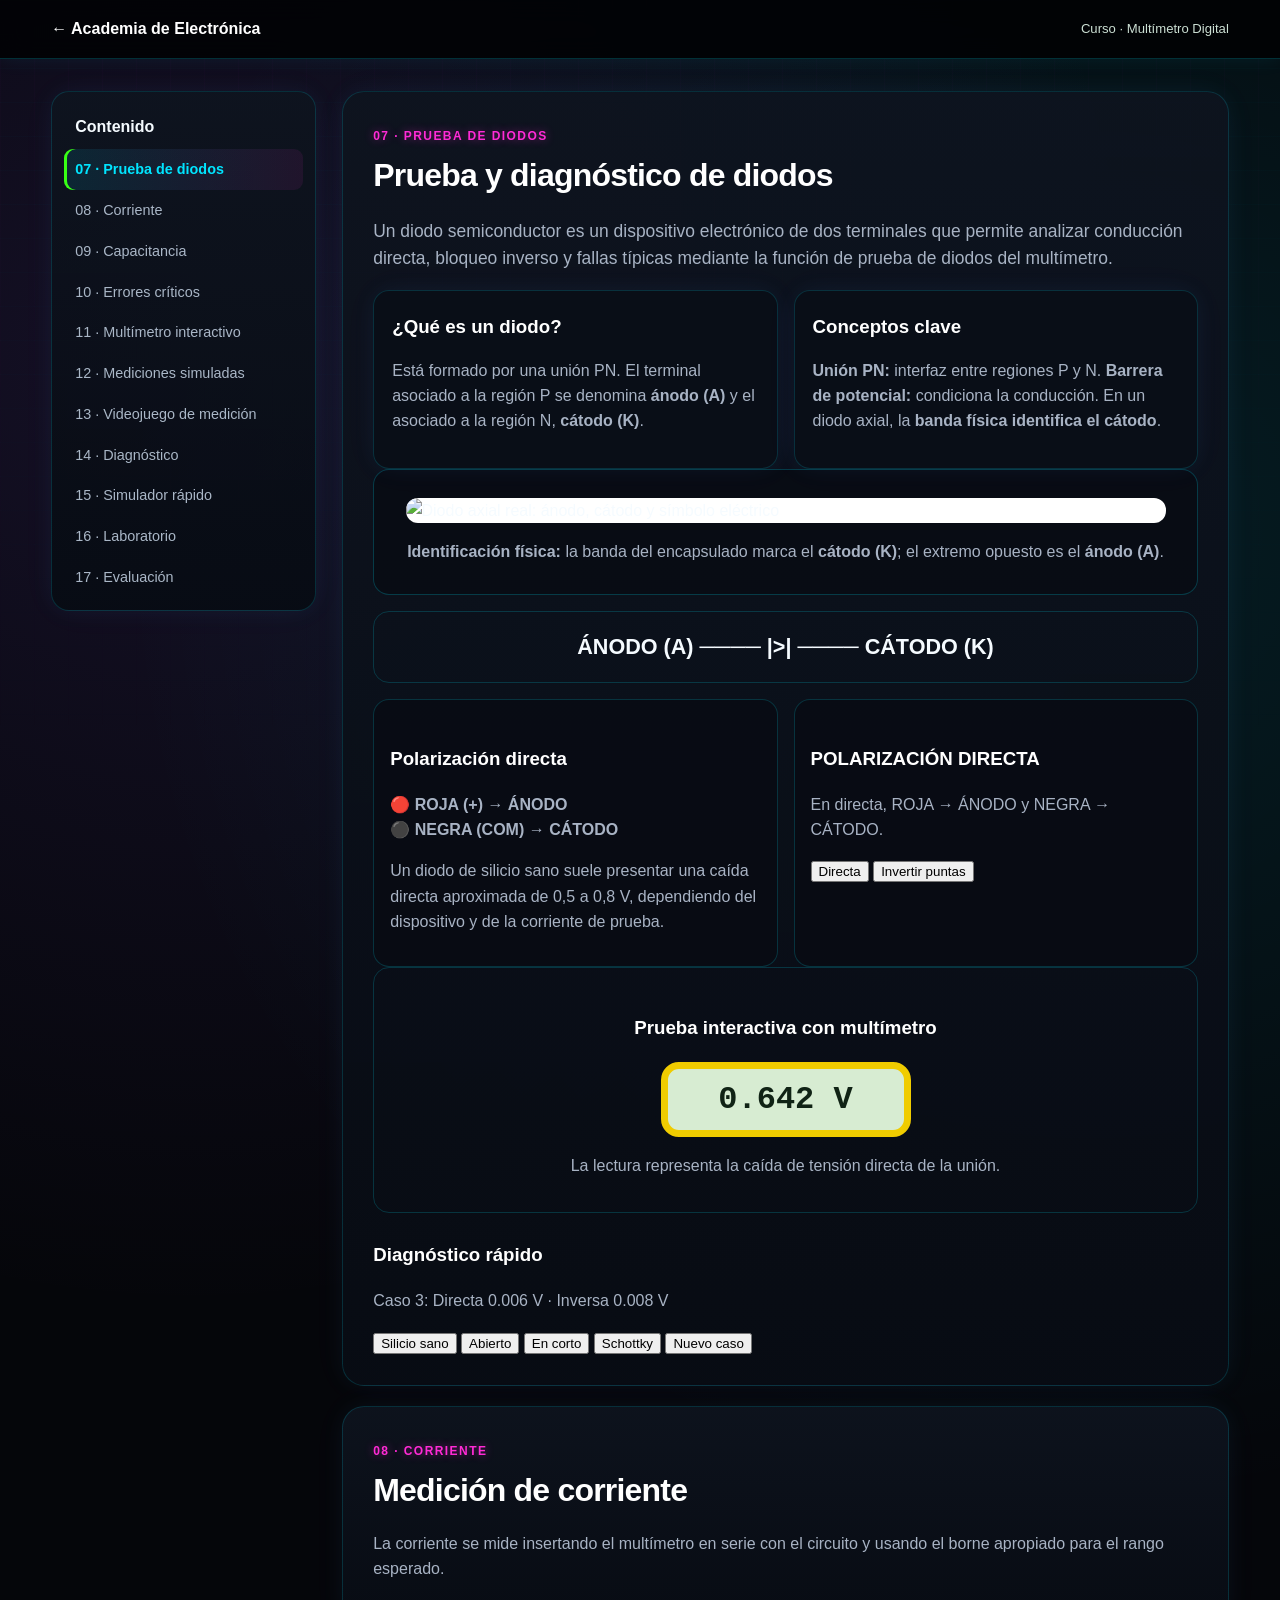
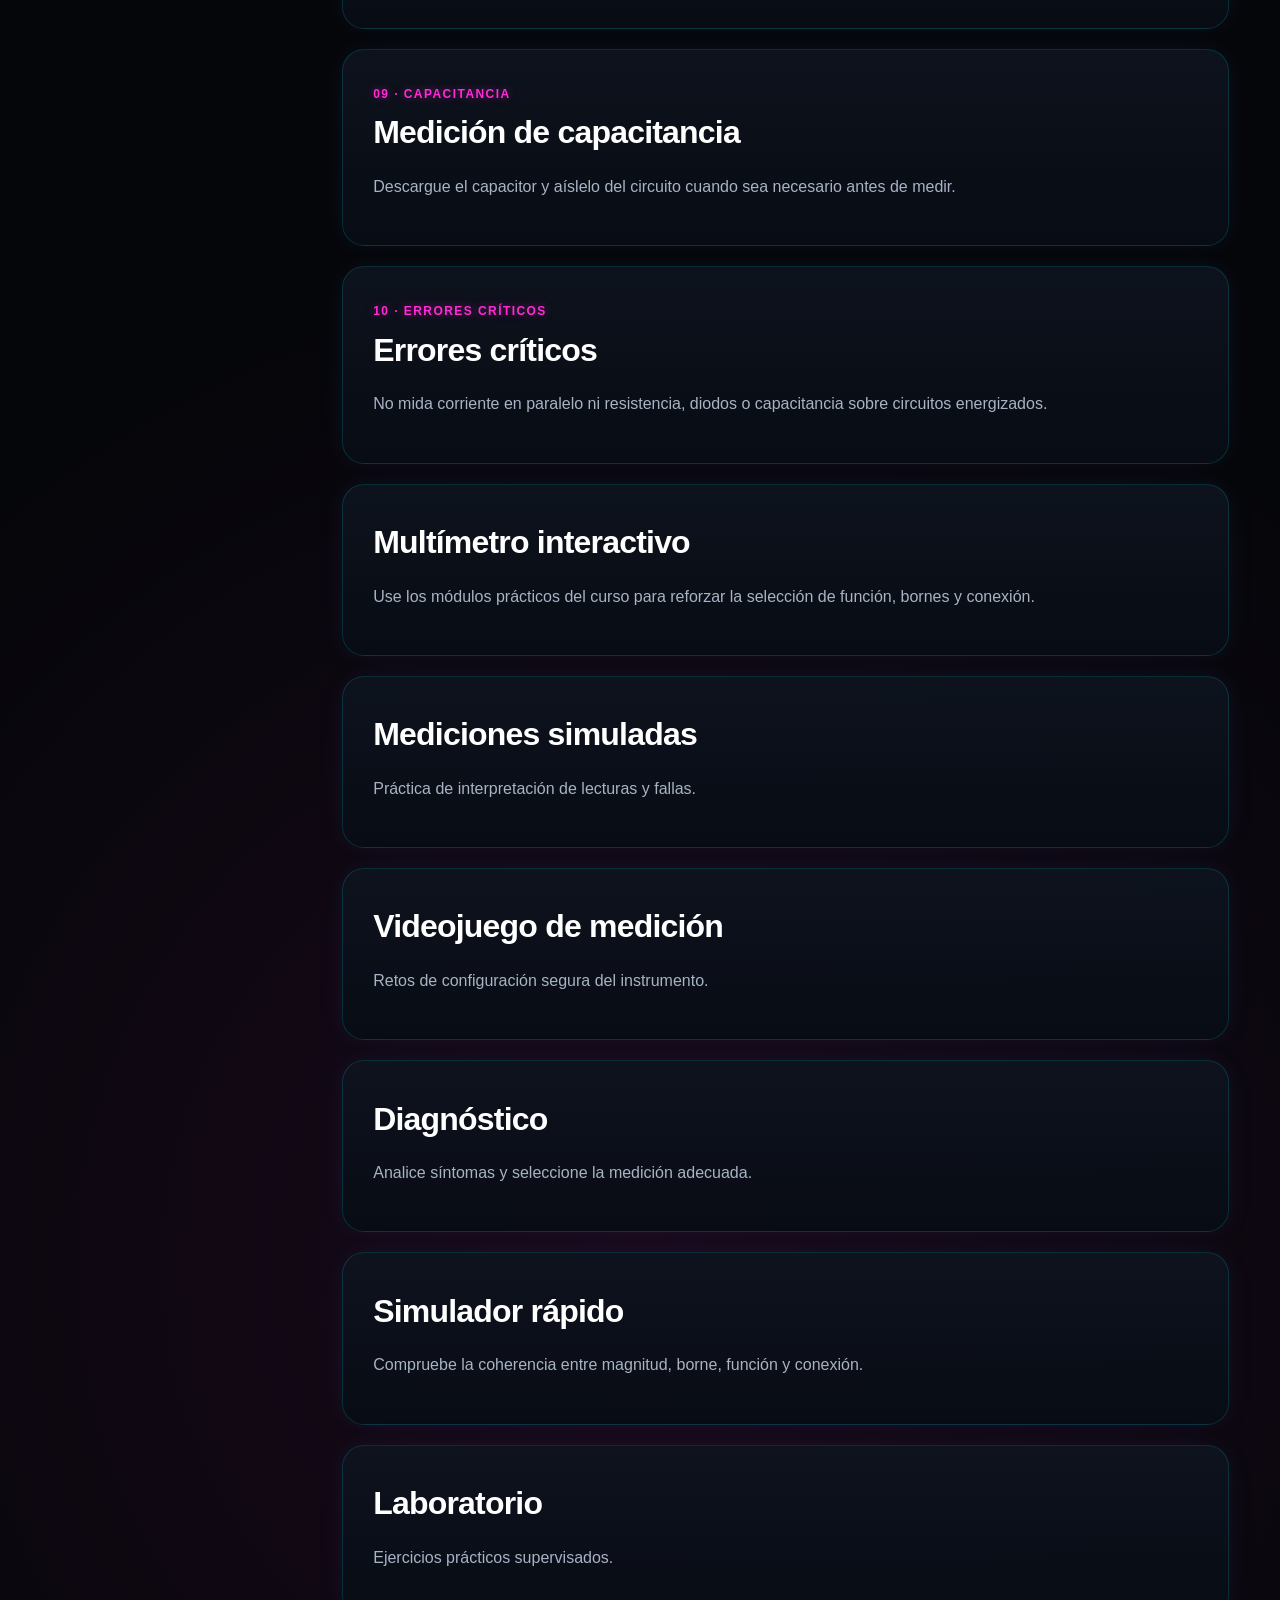
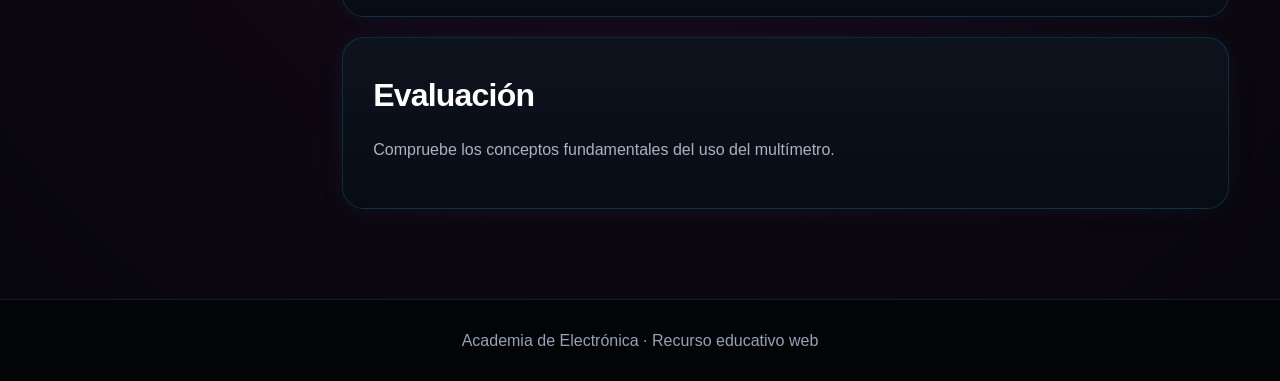
==== commit a640c7b5: "Fix diode reference image loading on GitHub Pages" ====
--- a/cursos/multimetro.html
+++ b/cursos/multimetro.html
@@ -1 +1 @@
-<!DOCTYPE html><html lang="es"><head><meta charset="UTF-8"><meta name="viewport" content="width=device-width,initial-scale=1.0"><title>Multímetro Digital · Academia de Electrónica</title><link rel="stylesheet" href="../css/estilos.css"><style>.diode-ref{width:100%;max-width:760px;display:block;margin:14px auto;border-radius:12px;background:#fff}.diode-ref-card{padding:14px;border:1px solid rgba(0,229,255,.22);border-radius:16px;background:rgba(8,12,20,.88)}.diode-ref-card p{text-align:center}.diode-symbol-clean{text-align:center;font-size:1.35rem;font-weight:900;padding:18px;border:1px solid rgba(0,229,255,.18);border-radius:16px;margin:16px 0}.polarity-box{display:grid;grid-template-columns:1fr 1fr;gap:16px}.polarity-panel{padding:16px;border:1px solid rgba(0,229,255,.18);border-radius:16px;background:rgba(8,12,20,.88)}.meter-demo{padding:18px;border:1px solid rgba(0,229,255,.18);border-radius:16px;text-align:center}.meter-screen-demo{margin:10px auto;background:#d7ecd2;color:#102315;border:7px solid #f0cc00;border-radius:18px;padding:12px;max-width:250px;font:900 2rem 'Courier New',monospace}.quiz-answer{display:none;margin-top:10px;padding:12px;border-radius:10px}.quiz-answer.show{display:block}.quiz-answer.correct{background:rgba(57,255,20,.08)}.quiz-answer.incorrect{background:rgba(255,45,85,.08)}@media(max-width:760px){.polarity-box{grid-template-columns:1fr}}</style></head><body><header class="course-top"><div class="progress-bar" id="progressBar"></div><div class="container"><a href="../index.html">← Academia de Electrónica</a><span class="course-progress-label">Curso · Multímetro Digital</span></div></header><div class="container course-shell"><aside class="side-nav"><strong>Contenido</strong><a href="#diodos">07 · Prueba de diodos</a><a href="#corriente">08 · Corriente</a><a href="#capacitancia">09 · Capacitancia</a><a href="#errores">10 · Errores críticos</a><a href="#explorador">11 · Multímetro interactivo</a><a href="#simulaciones">12 · Mediciones simuladas</a><a href="#videojuego">13 · Videojuego de medición</a><a href="#diagnostico-game">14 · Diagnóstico</a><a href="#simulador">15 · Simulador rápido</a><a href="#practicas">16 · Laboratorio</a><a href="#quiz">17 · Evaluación</a></aside><main><section class="lesson" id="diodos"><span class="lesson-number">07 · PRUEBA DE DIODOS</span><h2>Prueba y diagnóstico de diodos</h2><p class="lead">Un diodo semiconductor es un dispositivo electrónico de dos terminales que permite analizar conducción directa, bloqueo inverso y fallas típicas mediante la función de prueba de diodos del multímetro.</p><div class="grid-2"><div class="info-card"><h3>¿Qué es un diodo?</h3><p>Está formado por una unión PN. El terminal asociado a la región P se denomina <strong>ánodo (A)</strong> y el asociado a la región N, <strong>cátodo (K)</strong>.</p></div><div class="info-card"><h3>Conceptos clave</h3><p><strong>Unión PN:</strong> interfaz entre regiones P y N. <strong>Barrera de potencial:</strong> condiciona la conducción. En un diodo axial, la <strong>banda física identifica el cátodo</strong>.</p></div></div><div class="diode-ref-card"><img class="diode-ref" src="../img/diodo-referencia.jpg" alt="Diodo axial con identificación de ánodo y cátodo"><p><strong>Identificación física:</strong> la banda del encapsulado marca el <strong>cátodo (K)</strong>; el extremo opuesto es el <strong>ánodo (A)</strong>.</p></div><div class="diode-symbol-clean">ÁNODO (A) ──── |&gt;| ──── CÁTODO (K)</div><div class="polarity-box"><div class="polarity-panel"><h3>Polarización directa</h3><p>🔴 <strong>ROJA (+) → ÁNODO</strong><br>⚫ <strong>NEGRA (COM) → CÁTODO</strong></p><p>Un diodo de silicio sano suele presentar una caída directa aproximada de 0,5 a 0,8 V, dependiendo del dispositivo y de la corriente de prueba.</p></div><div class="polarity-panel"><h3 id="diodo-state-label">POLARIZACIÓN DIRECTA</h3><p id="diodo-state-text">En directa, ROJA → ÁNODO y NEGRA → CÁTODO.</p><button onclick="setDiodePolarity('directa')">Directa</button> <button onclick="setDiodePolarity('inversa')">Invertir puntas</button></div></div><div class="meter-demo"><h3>Prueba interactiva con multímetro</h3><div class="meter-screen-demo" id="diodo-display">0.642 V</div><p>La lectura representa la caída de tensión directa de la unión.</p></div><div class="mini-quiz"><h3>Diagnóstico rápido</h3><p id="diodo-quiz-case">Caso</p><button onclick="answerDiodoQuiz('silicio')">Silicio sano</button> <button onclick="answerDiodoQuiz('abierto')">Abierto</button> <button onclick="answerDiodoQuiz('corto')">En corto</button> <button onclick="answerDiodoQuiz('schottky')">Schottky</button> <button onclick="newDiodoCase()">Nuevo caso</button><div id="diodo-quiz-result" class="quiz-answer"></div></div></section><section class="lesson" id="corriente"><span class="lesson-number">08 · CORRIENTE</span><h2>Medición de corriente</h2><p>La corriente se mide insertando el multímetro en serie con el circuito y usando el borne apropiado para el rango esperado.</p></section><section class="lesson" id="capacitancia"><span class="lesson-number">09 · CAPACITANCIA</span><h2>Medición de capacitancia</h2><p>Descargue el capacitor y aíslelo del circuito cuando sea necesario antes de medir.</p></section><section class="lesson" id="errores"><span class="lesson-number">10 · ERRORES CRÍTICOS</span><h2>Errores críticos</h2><p>No mida corriente en paralelo ni resistencia, diodos o capacitancia sobre circuitos energizados.</p></section><section class="lesson" id="explorador"><h2>Multímetro interactivo</h2><p>Use los módulos prácticos del curso para reforzar la selección de función, bornes y conexión.</p></section><section class="lesson" id="simulaciones"><h2>Mediciones simuladas</h2><p>Práctica de interpretación de lecturas y fallas.</p></section><section class="lesson" id="videojuego"><h2>Videojuego de medición</h2><p>Retos de configuración segura del instrumento.</p></section><section class="lesson" id="diagnostico-game"><h2>Diagnóstico</h2><p>Analice síntomas y seleccione la medición adecuada.</p></section><section class="lesson" id="simulador"><h2>Simulador rápido</h2><p>Compruebe la coherencia entre magnitud, borne, función y conexión.</p></section><section class="lesson" id="practicas"><h2>Laboratorio</h2><p>Ejercicios prácticos supervisados.</p></section><section class="lesson" id="quiz"><h2>Evaluación</h2><p>Compruebe los conceptos fundamentales del uso del multímetro.</p></section></main></div><footer class="site-footer">Academia de Electrónica · Recurso educativo web</footer><script src="../js/app.js"></script></body></html>+<!DOCTYPE html><html lang="es"><head><meta charset="UTF-8"><meta name="viewport" content="width=device-width,initial-scale=1.0"><title>Multímetro Digital · Academia de Electrónica</title><link rel="stylesheet" href="../css/estilos.css"><style>.diode-ref{width:100%;max-width:760px;height:auto;display:block;margin:14px auto;border-radius:12px;background:#fff;object-fit:contain}.diode-ref-card{padding:14px;border:1px solid rgba(0,229,255,.22);border-radius:16px;background:rgba(8,12,20,.88)}.diode-ref-card p{text-align:center}.diode-symbol-clean{text-align:center;font-size:1.35rem;font-weight:900;padding:18px;border:1px solid rgba(0,229,255,.18);border-radius:16px;margin:16px 0}.polarity-box{display:grid;grid-template-columns:1fr 1fr;gap:16px}.polarity-panel{padding:16px;border:1px solid rgba(0,229,255,.18);border-radius:16px;background:rgba(8,12,20,.88)}.meter-demo{padding:18px;border:1px solid rgba(0,229,255,.18);border-radius:16px;text-align:center}.meter-screen-demo{margin:10px auto;background:#d7ecd2;color:#102315;border:7px solid #f0cc00;border-radius:18px;padding:12px;max-width:250px;font:900 2rem 'Courier New',monospace}.quiz-answer{display:none;margin-top:10px;padding:12px;border-radius:10px}.quiz-answer.show{display:block}.quiz-answer.correct{background:rgba(57,255,20,.08)}.quiz-answer.incorrect{background:rgba(255,45,85,.08)}@media(max-width:760px){.polarity-box{grid-template-columns:1fr}}</style></head><body><header class="course-top"><div class="progress-bar" id="progressBar"></div><div class="container"><a href="../index.html">← Academia de Electrónica</a><span class="course-progress-label">Curso · Multímetro Digital</span></div></header><div class="container course-shell"><aside class="side-nav"><strong>Contenido</strong><a href="#diodos">07 · Prueba de diodos</a><a href="#corriente">08 · Corriente</a><a href="#capacitancia">09 · Capacitancia</a><a href="#errores">10 · Errores críticos</a><a href="#explorador">11 · Multímetro interactivo</a><a href="#simulaciones">12 · Mediciones simuladas</a><a href="#videojuego">13 · Videojuego de medición</a><a href="#diagnostico-game">14 · Diagnóstico</a><a href="#simulador">15 · Simulador rápido</a><a href="#practicas">16 · Laboratorio</a><a href="#quiz">17 · Evaluación</a></aside><main><section class="lesson" id="diodos"><span class="lesson-number">07 · PRUEBA DE DIODOS</span><h2>Prueba y diagnóstico de diodos</h2><p class="lead">Un diodo semiconductor es un dispositivo electrónico de dos terminales que permite analizar conducción directa, bloqueo inverso y fallas típicas mediante la función de prueba de diodos del multímetro.</p><div class="grid-2"><div class="info-card"><h3>¿Qué es un diodo?</h3><p>Está formado por una unión PN. El terminal asociado a la región P se denomina <strong>ánodo (A)</strong> y el asociado a la región N, <strong>cátodo (K)</strong>.</p></div><div class="info-card"><h3>Conceptos clave</h3><p><strong>Unión PN:</strong> interfaz entre regiones P y N. <strong>Barrera de potencial:</strong> condiciona la conducción. En un diodo axial, la <strong>banda física identifica el cátodo</strong>.</p></div></div><div class="diode-ref-card"><img class="diode-ref" src="https://raw.githubusercontent.com/jssd39nickolle/academia-electronica/main/img/diodo-referencia.jpg?v=20260817-2140" alt="Diodo axial real: ánodo, cátodo y símbolo eléctrico"><p><strong>Identificación física:</strong> la banda del encapsulado marca el <strong>cátodo (K)</strong>; el extremo opuesto es el <strong>ánodo (A)</strong>.</p></div><div class="diode-symbol-clean">ÁNODO (A) ──── |&gt;| ──── CÁTODO (K)</div><div class="polarity-box"><div class="polarity-panel"><h3>Polarización directa</h3><p>🔴 <strong>ROJA (+) → ÁNODO</strong><br>⚫ <strong>NEGRA (COM) → CÁTODO</strong></p><p>Un diodo de silicio sano suele presentar una caída directa aproximada de 0,5 a 0,8 V, dependiendo del dispositivo y de la corriente de prueba.</p></div><div class="polarity-panel"><h3 id="diodo-state-label">POLARIZACIÓN DIRECTA</h3><p id="diodo-state-text">En directa, ROJA → ÁNODO y NEGRA → CÁTODO.</p><button onclick="setDiodePolarity('directa')">Directa</button> <button onclick="setDiodePolarity('inversa')">Invertir puntas</button></div></div><div class="meter-demo"><h3>Prueba interactiva con multímetro</h3><div class="meter-screen-demo" id="diodo-display">0.642 V</div><p>La lectura representa la caída de tensión directa de la unión.</p></div><div class="mini-quiz"><h3>Diagnóstico rápido</h3><p id="diodo-quiz-case">Caso</p><button onclick="answerDiodoQuiz('silicio')">Silicio sano</button> <button onclick="answerDiodoQuiz('abierto')">Abierto</button> <button onclick="answerDiodoQuiz('corto')">En corto</button> <button onclick="answerDiodoQuiz('schottky')">Schottky</button> <button onclick="newDiodoCase()">Nuevo caso</button><div id="diodo-quiz-result" class="quiz-answer"></div></div></section><section class="lesson" id="corriente"><span class="lesson-number">08 · CORRIENTE</span><h2>Medición de corriente</h2><p>La corriente se mide insertando el multímetro en serie con el circuito y usando el borne apropiado para el rango esperado.</p></section><section class="lesson" id="capacitancia"><span class="lesson-number">09 · CAPACITANCIA</span><h2>Medición de capacitancia</h2><p>Descargue el capacitor y aíslelo del circuito cuando sea necesario antes de medir.</p></section><section class="lesson" id="errores"><span class="lesson-number">10 · ERRORES CRÍTICOS</span><h2>Errores críticos</h2><p>No mida corriente en paralelo ni resistencia, diodos o capacitancia sobre circuitos energizados.</p></section><section class="lesson" id="explorador"><h2>Multímetro interactivo</h2><p>Use los módulos prácticos del curso para reforzar la selección de función, bornes y conexión.</p></section><section class="lesson" id="simulaciones"><h2>Mediciones simuladas</h2><p>Práctica de interpretación de lecturas y fallas.</p></section><section class="lesson" id="videojuego"><h2>Videojuego de medición</h2><p>Retos de configuración segura del instrumento.</p></section><section class="lesson" id="diagnostico-game"><h2>Diagnóstico</h2><p>Analice síntomas y seleccione la medición adecuada.</p></section><section class="lesson" id="simulador"><h2>Simulador rápido</h2><p>Compruebe la coherencia entre magnitud, borne, función y conexión.</p></section><section class="lesson" id="practicas"><h2>Laboratorio</h2><p>Ejercicios prácticos supervisados.</p></section><section class="lesson" id="quiz"><h2>Evaluación</h2><p>Compruebe los conceptos fundamentales del uso del multímetro.</p></section></main></div><footer class="site-footer">Academia de Electrónica · Recurso educativo web</footer><script src="../js/app.js"></script></body></html>
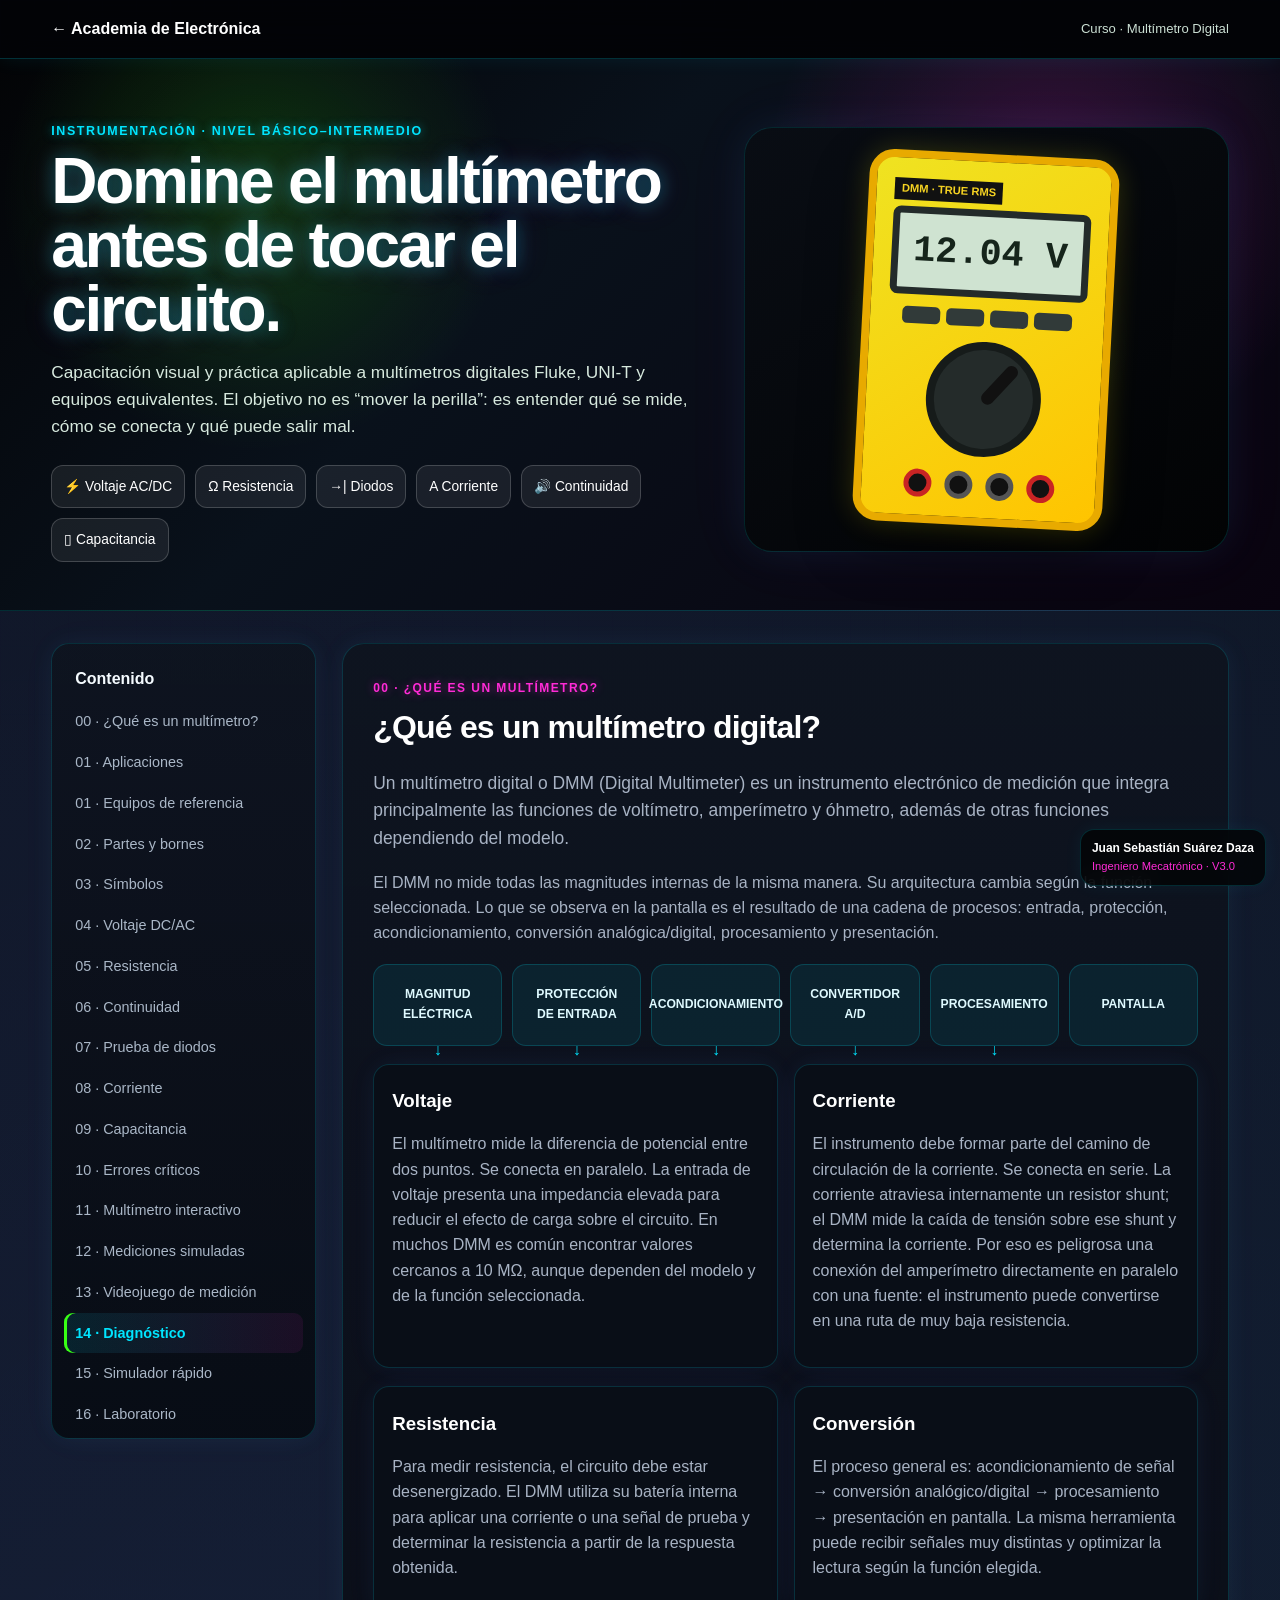
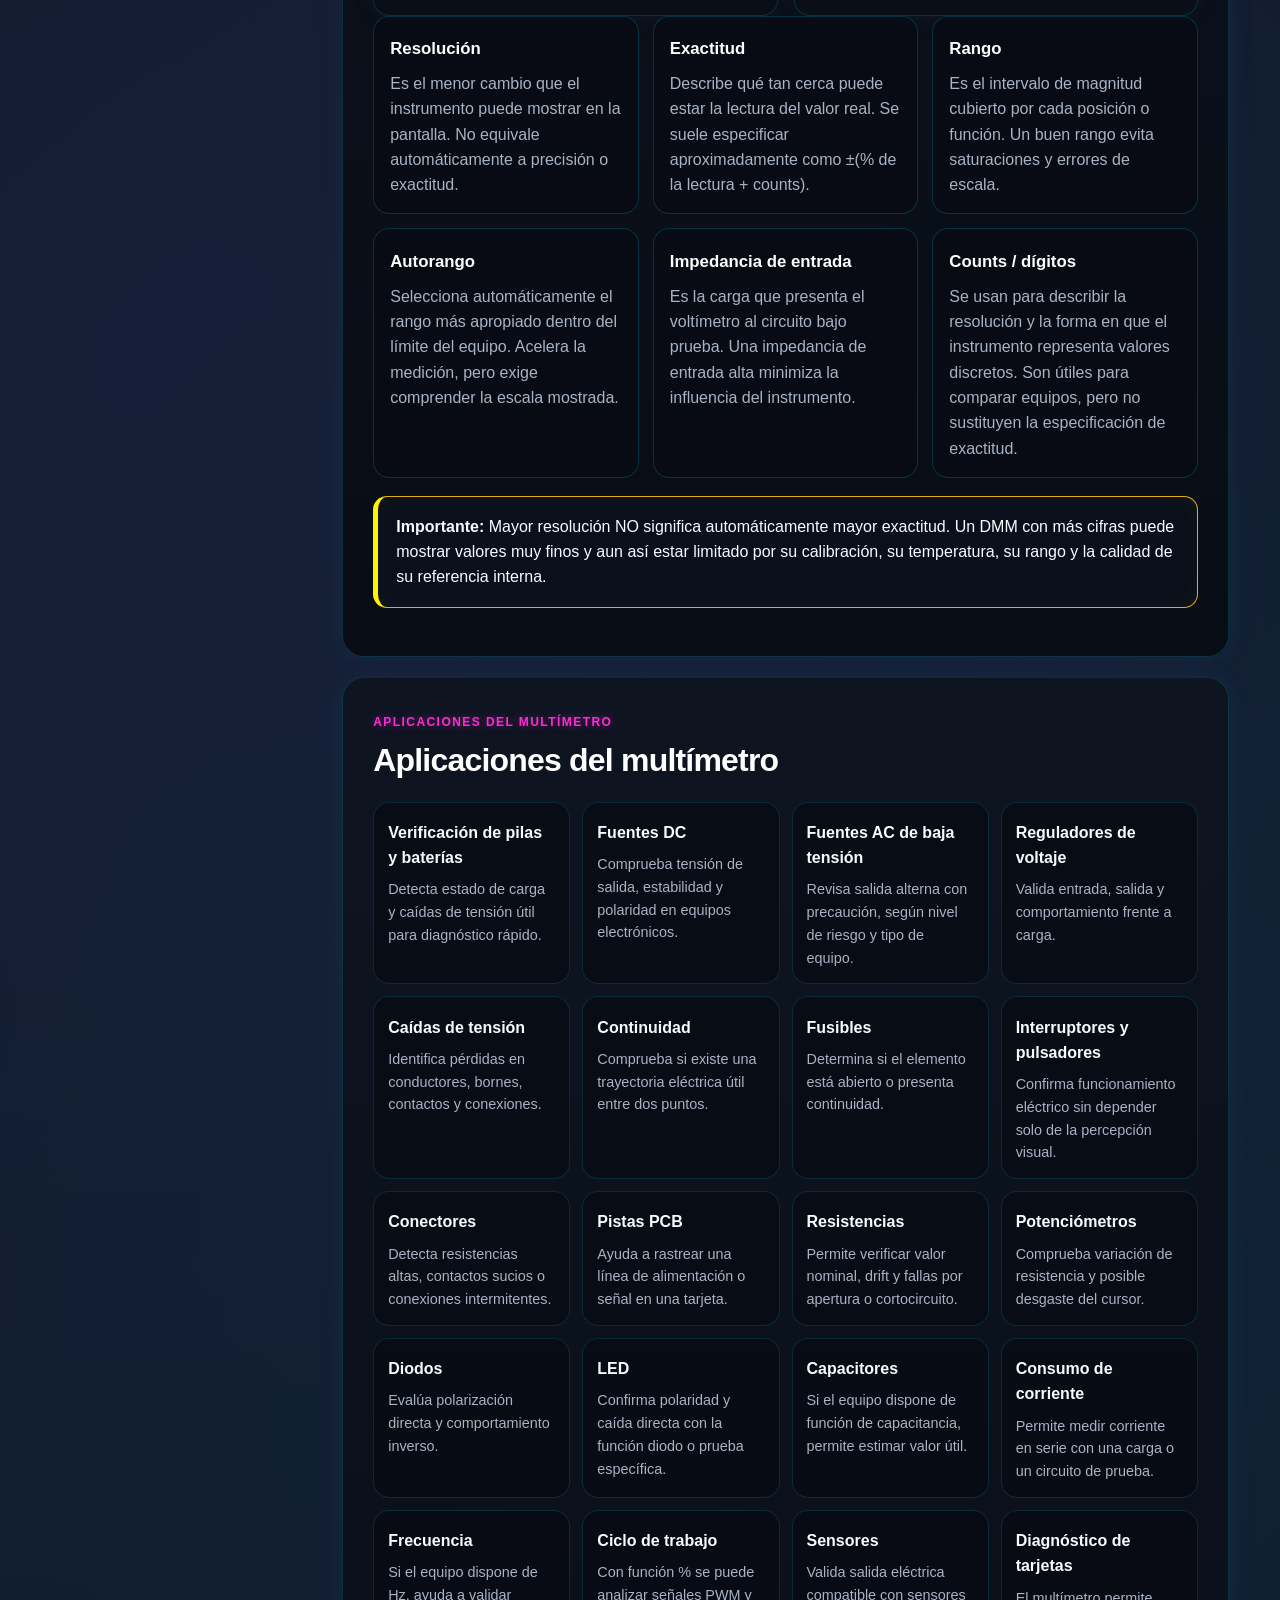
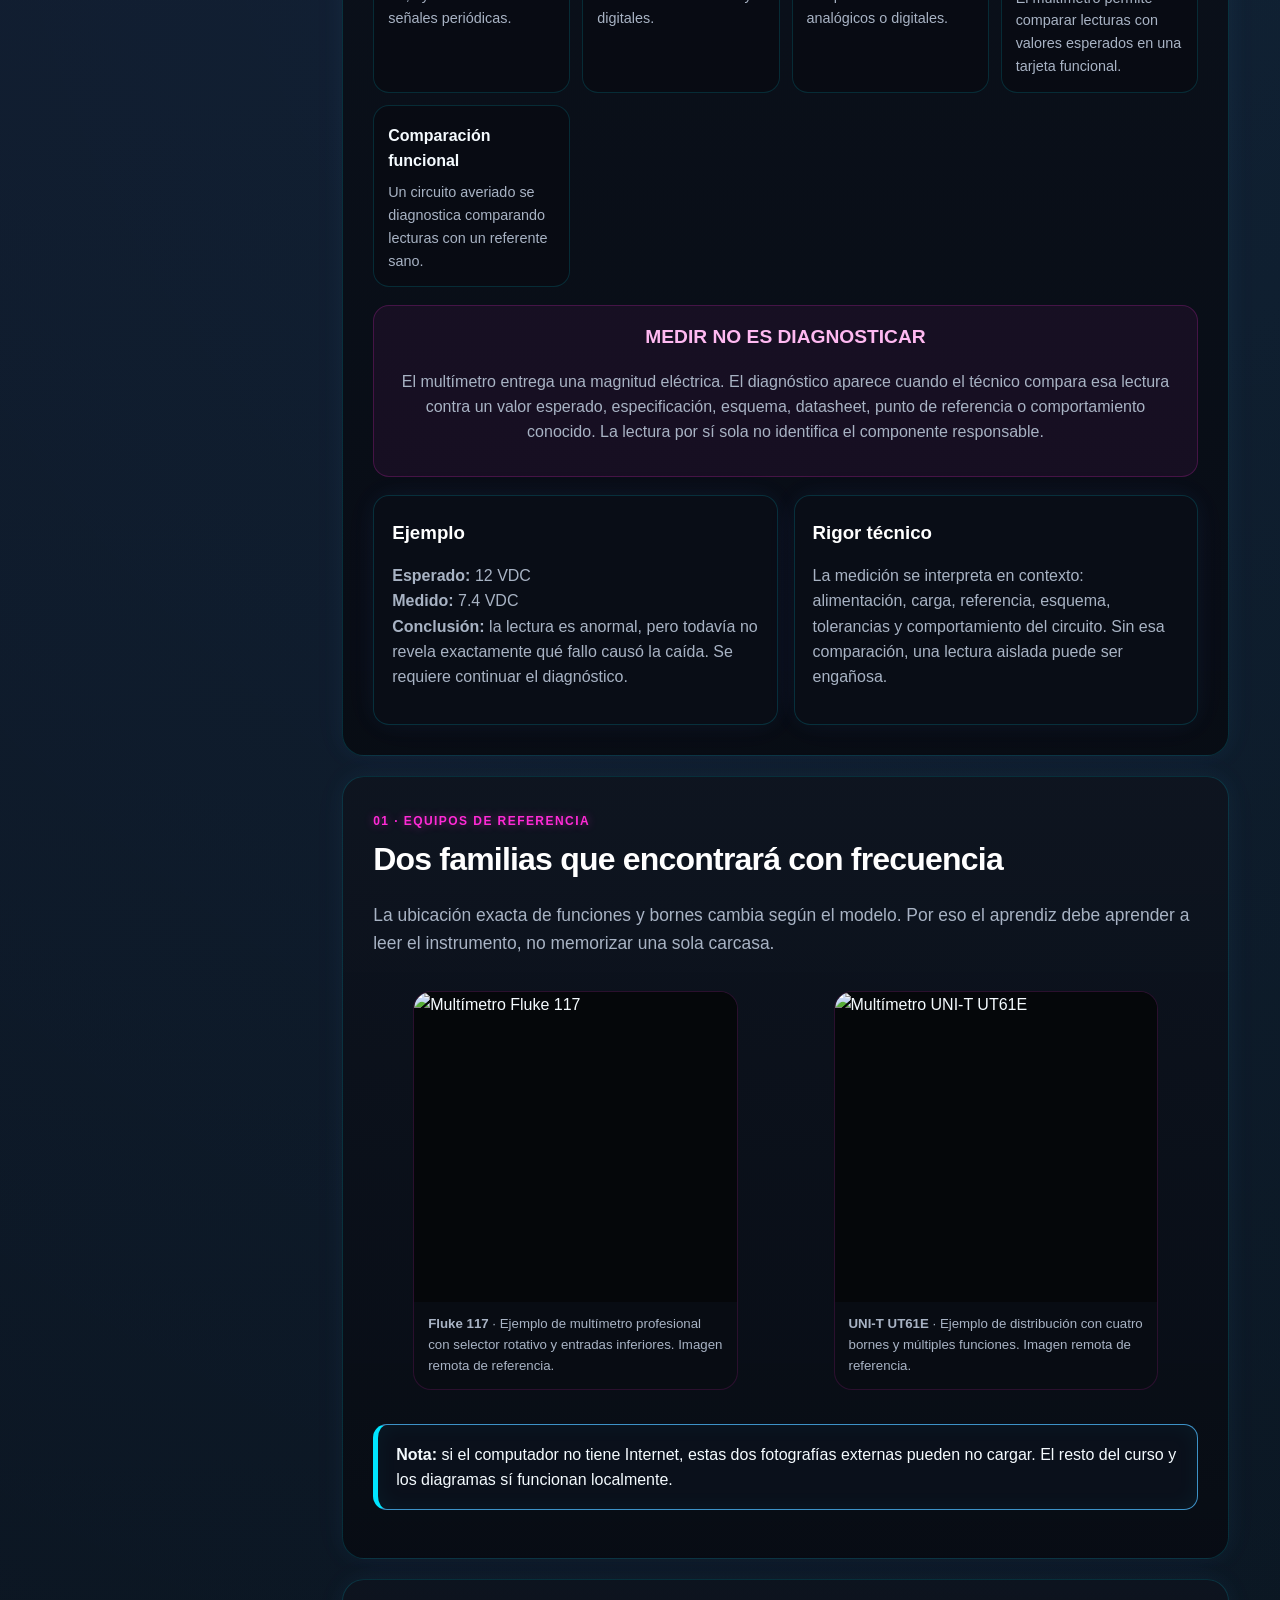
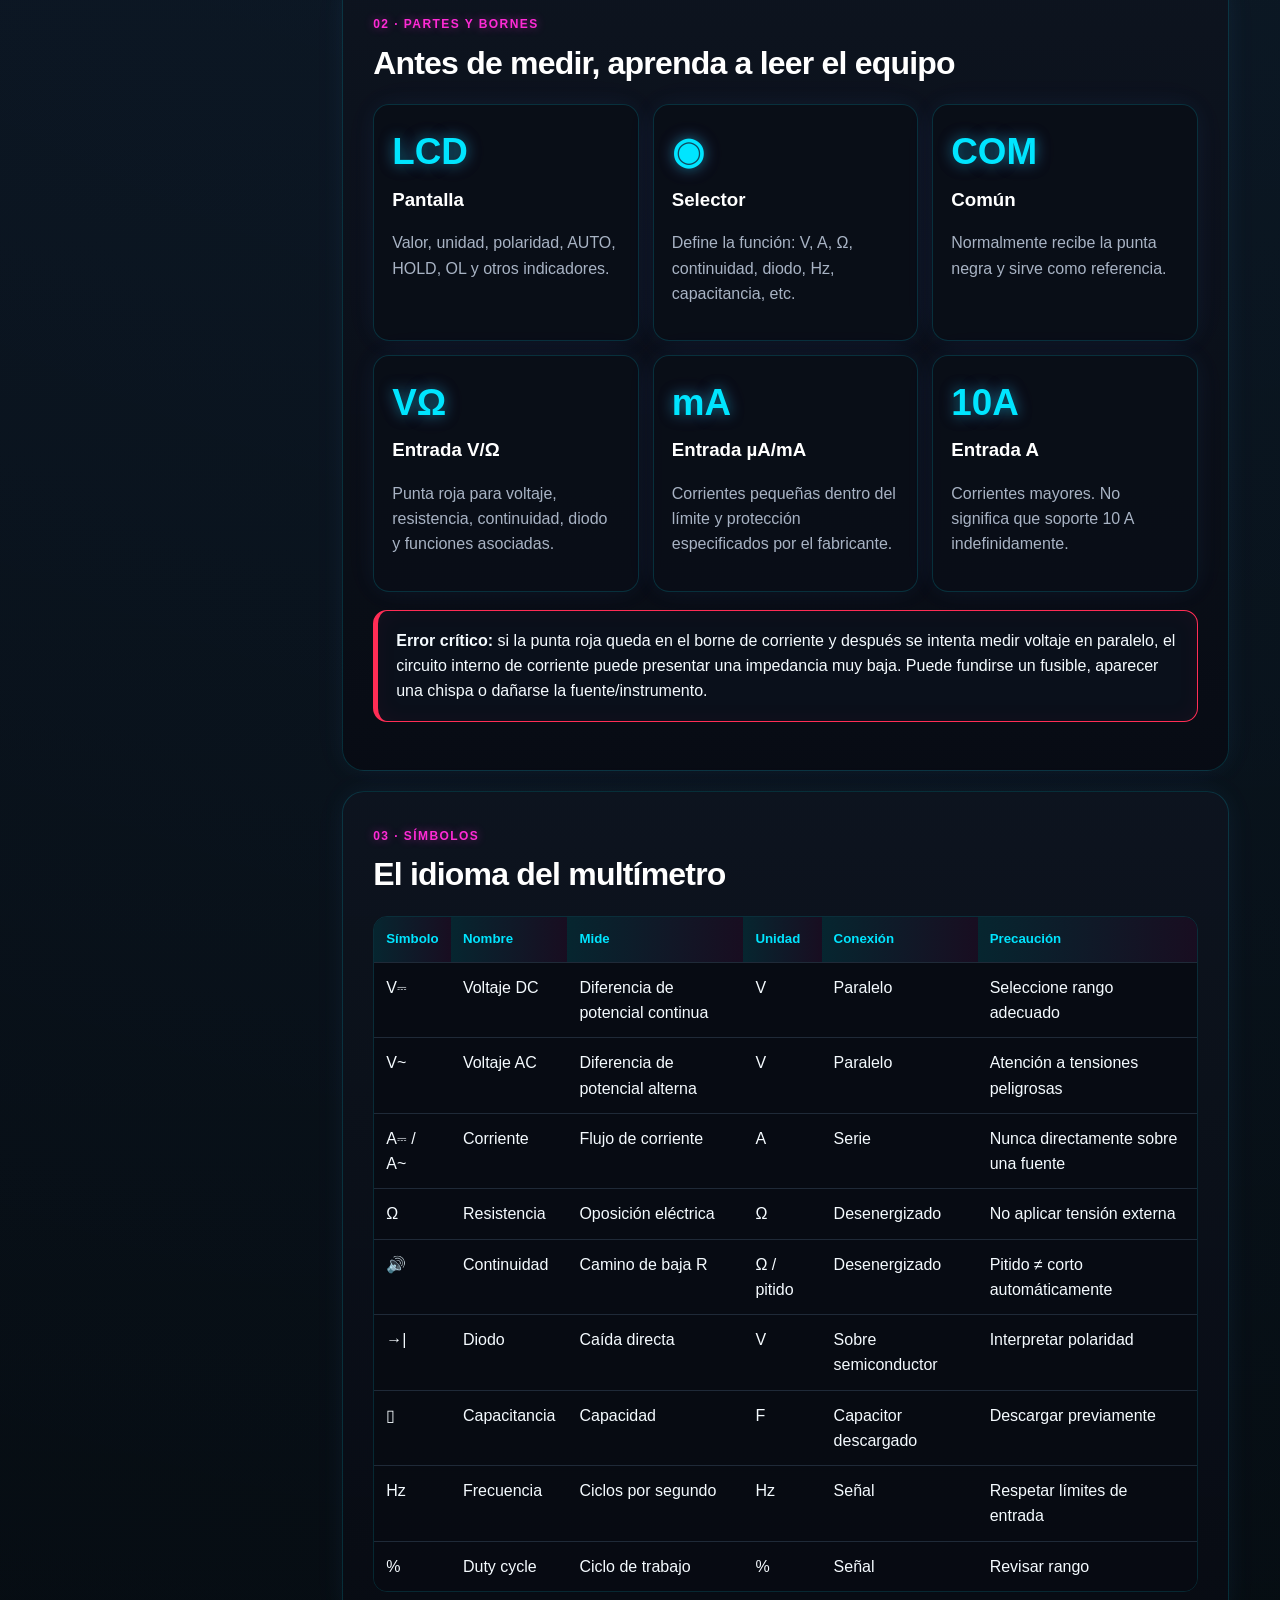
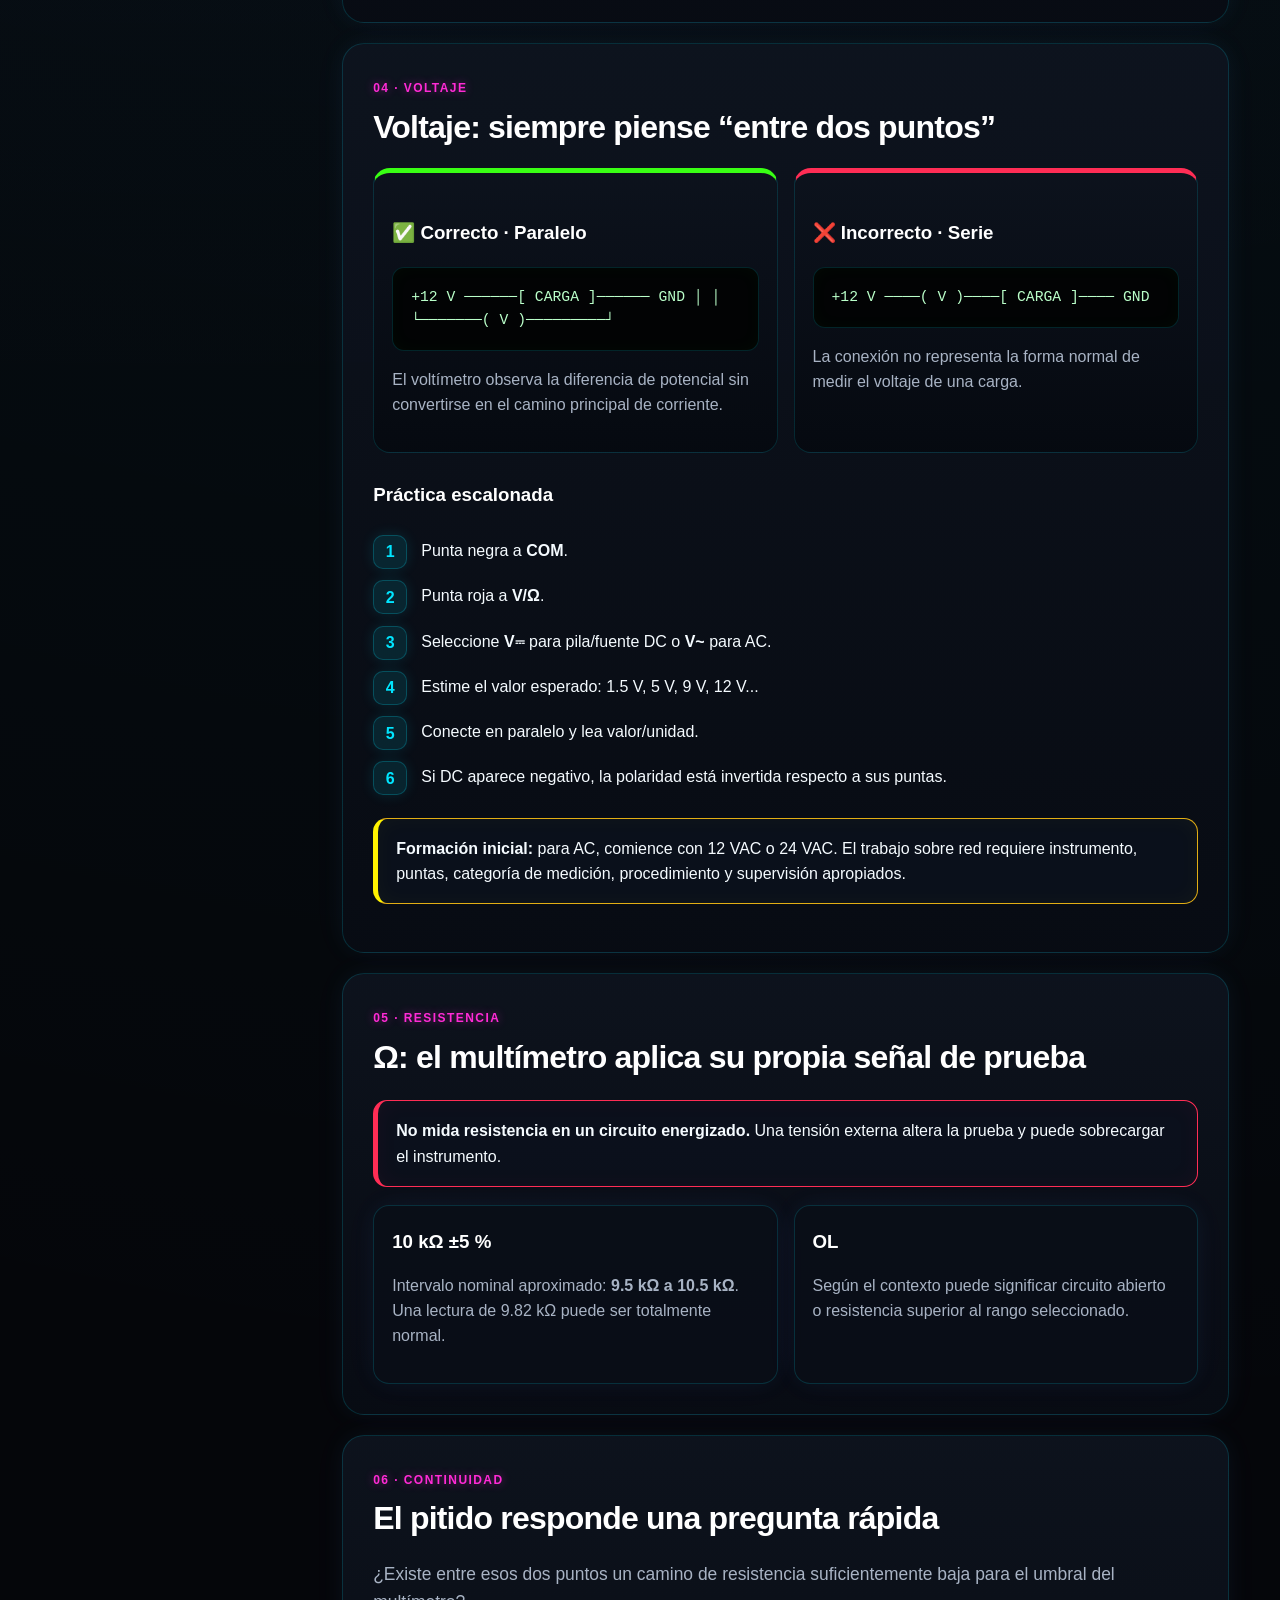
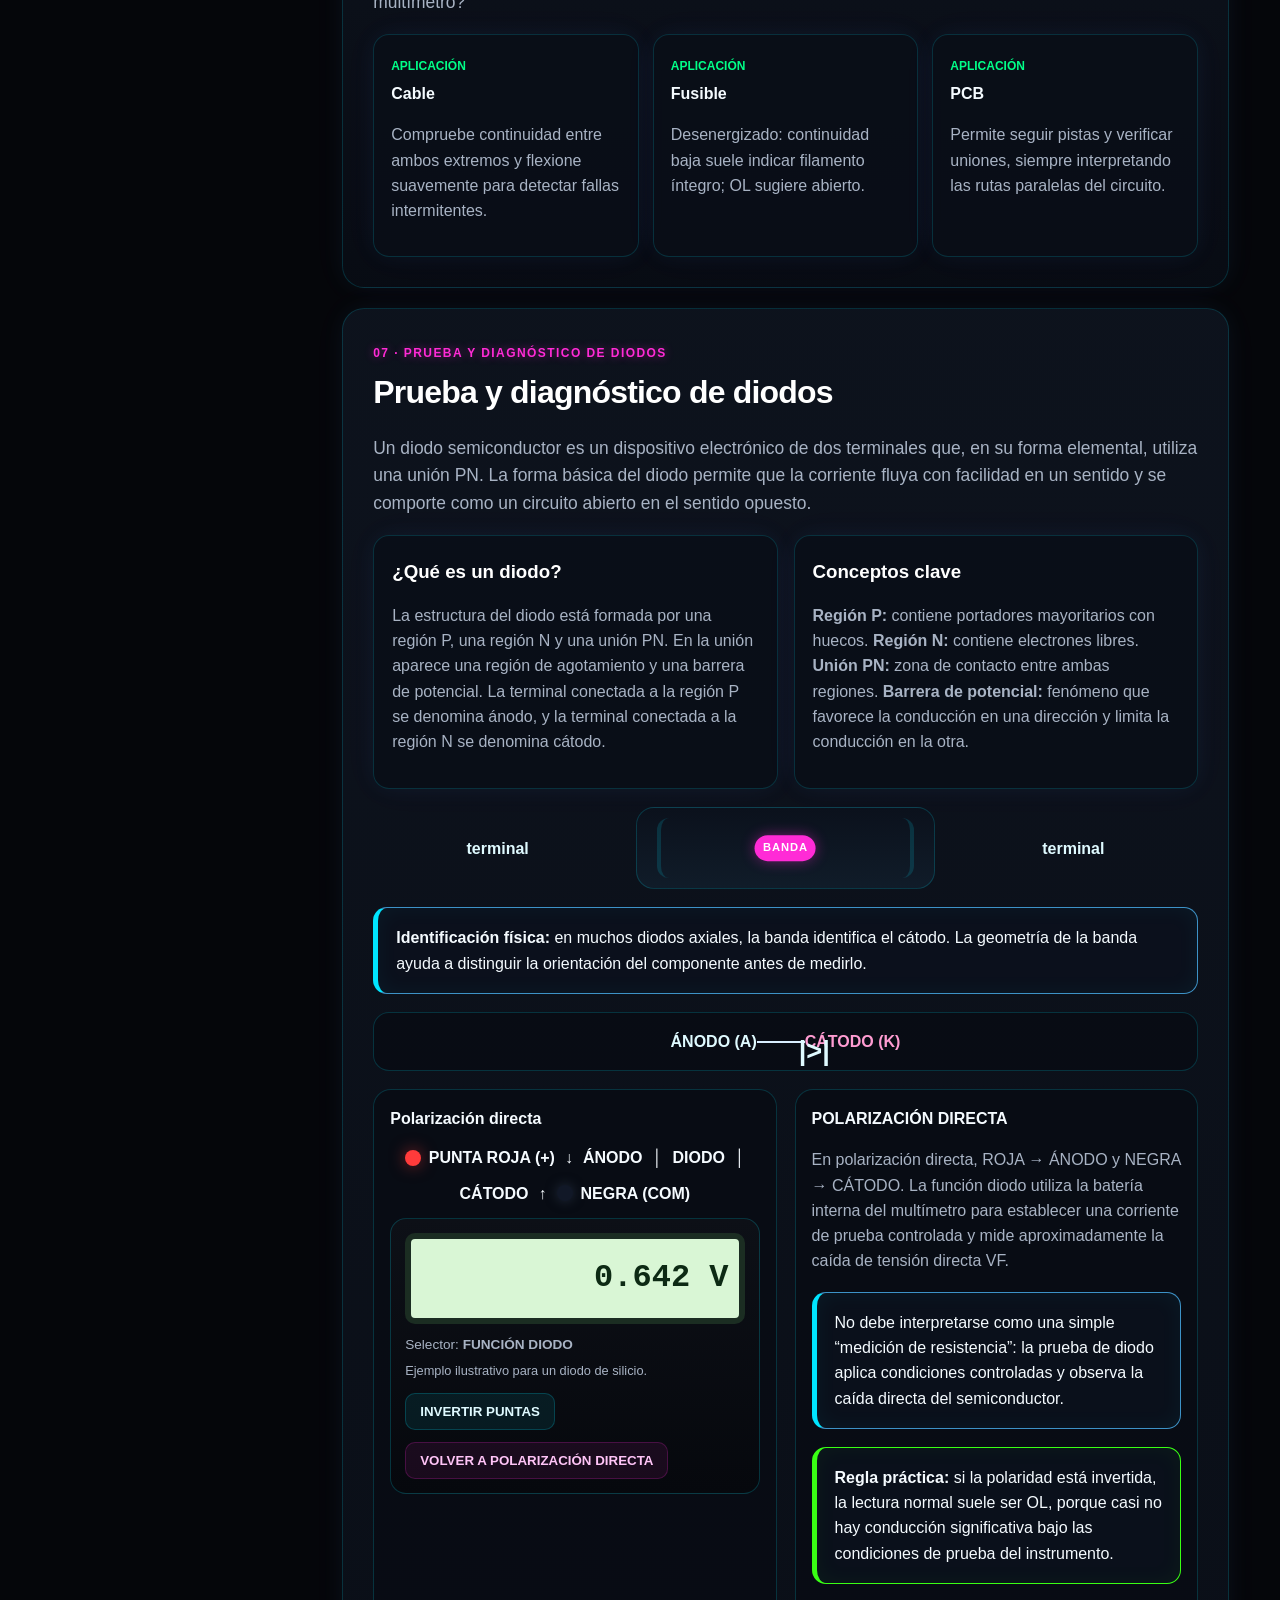
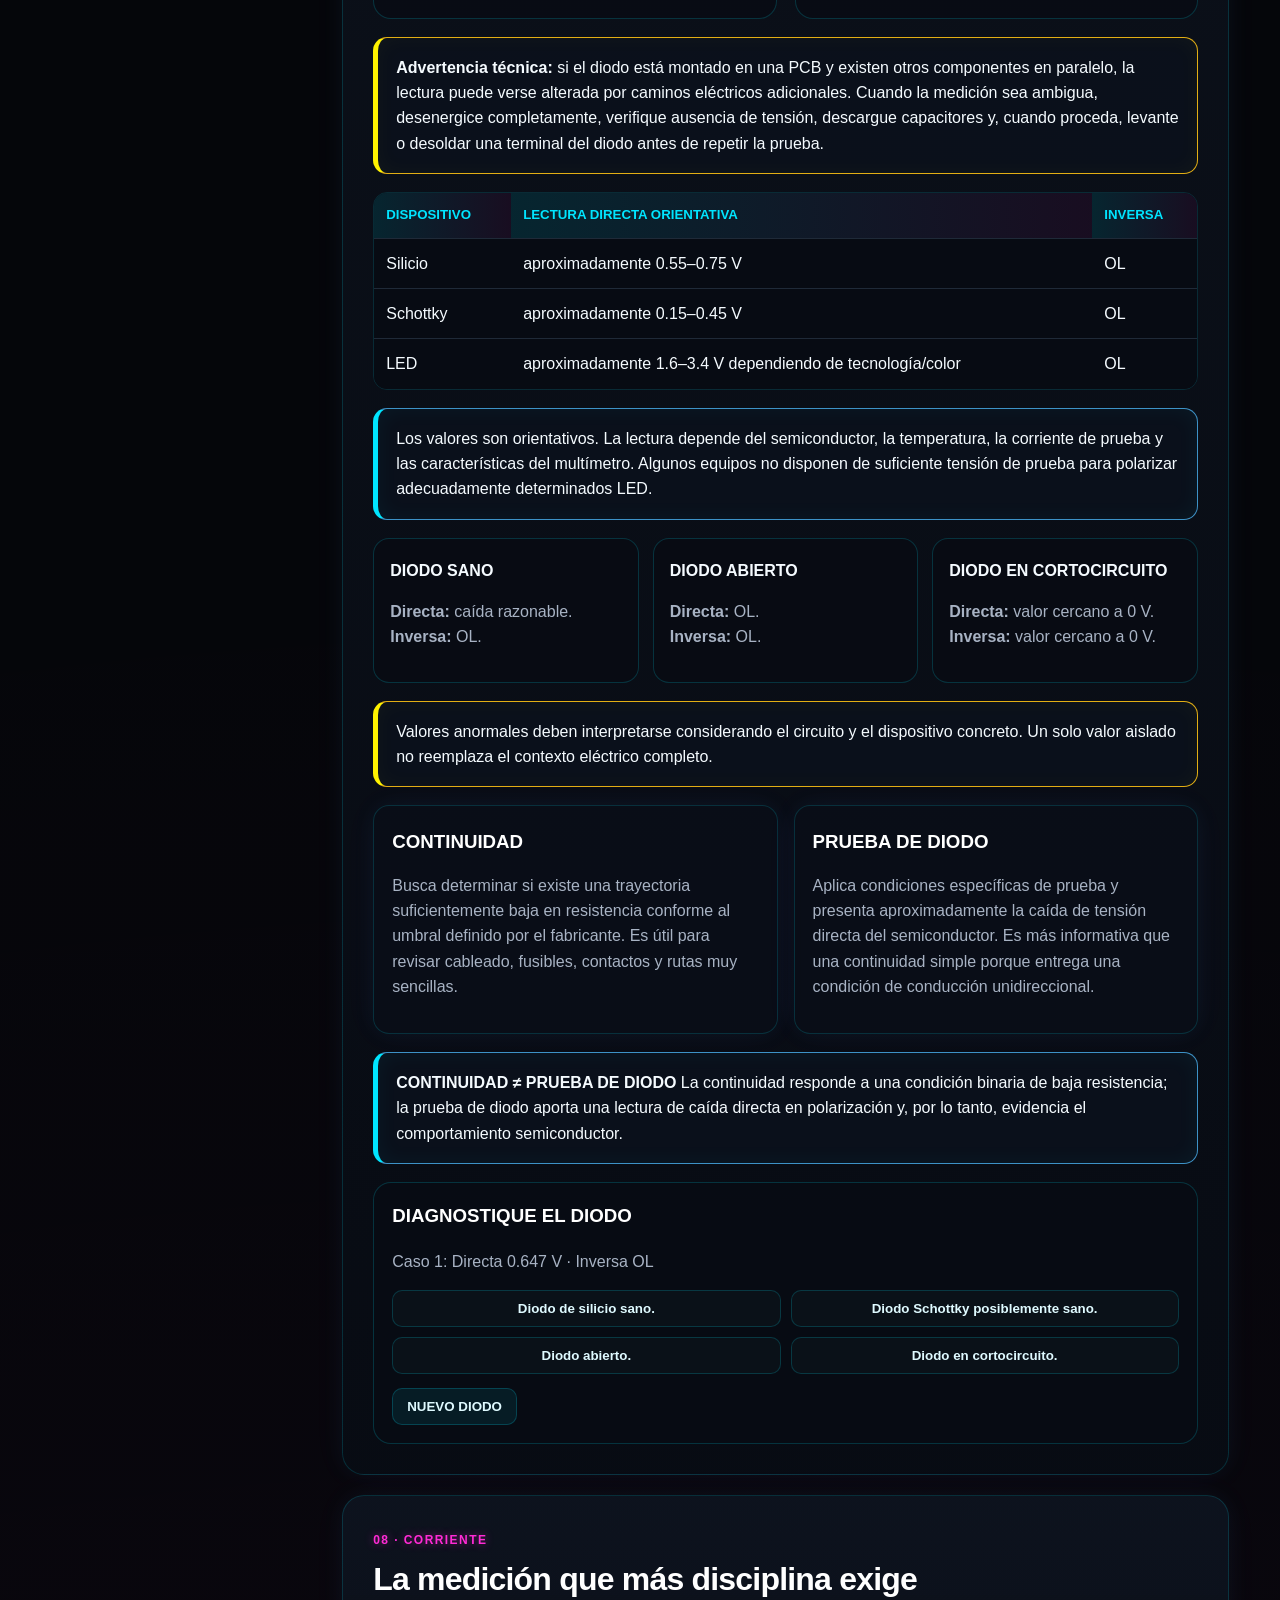
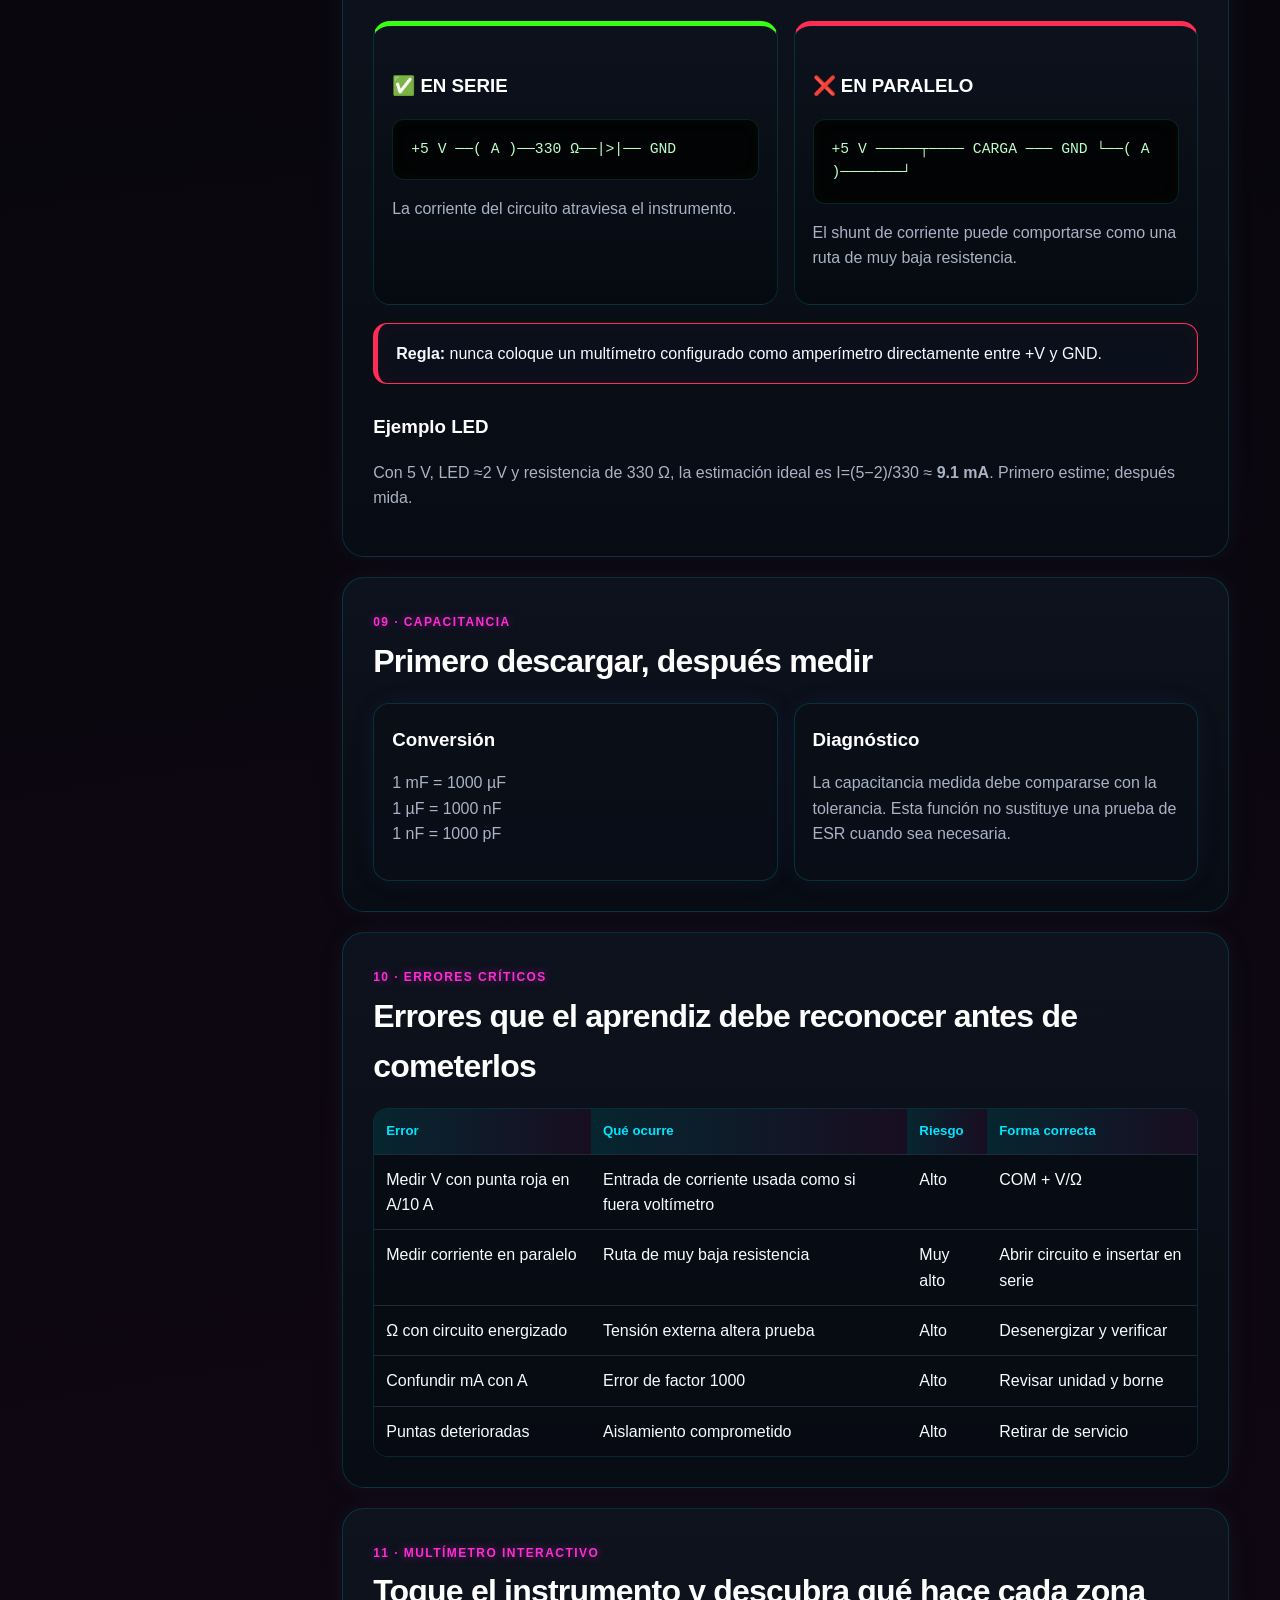
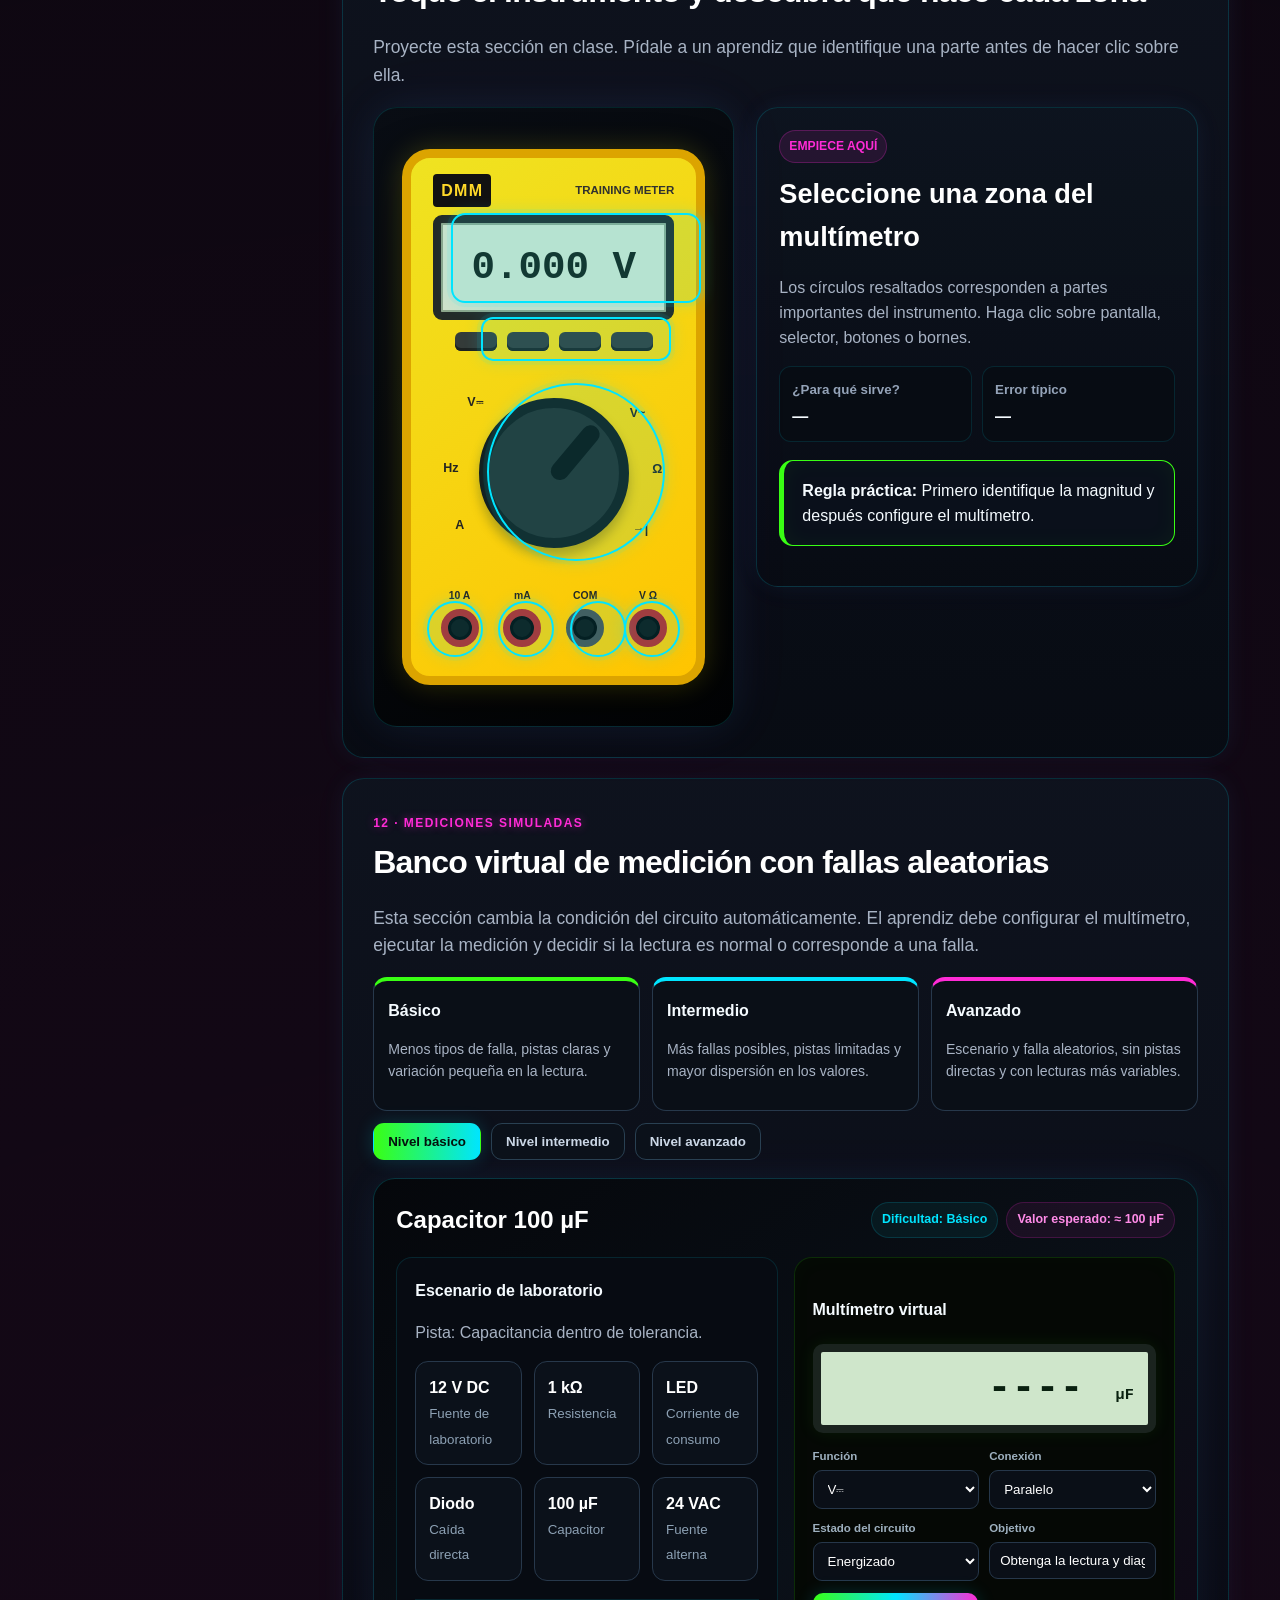
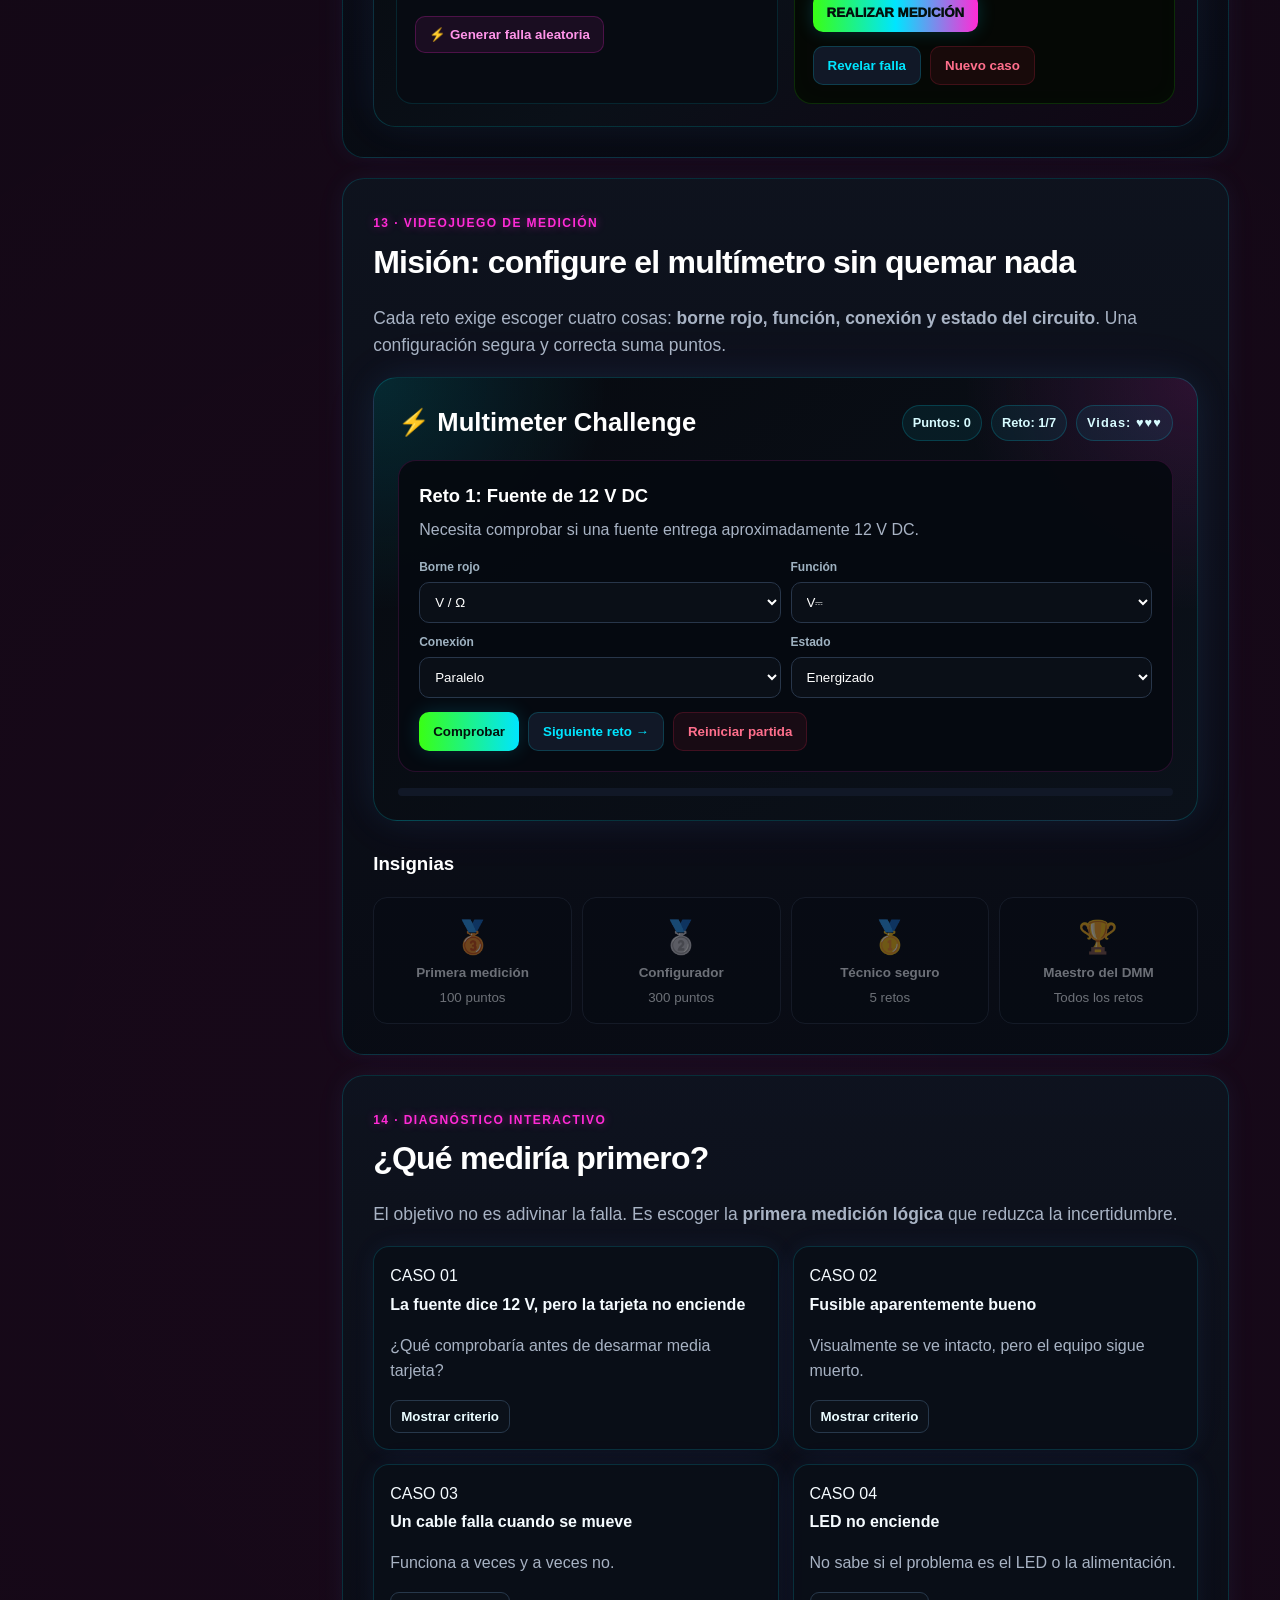
==== commit 5c2e9e0e: "Restaurar curso completo de multimetro con modulos 00-18" ====
--- a/cursos/multimetro.html
+++ b/cursos/multimetro.html
@@ -1 +1,712 @@
-<!DOCTYPE html><html lang="es"><head><meta charset="UTF-8"><meta name="viewport" content="width=device-width,initial-scale=1.0"><title>Multímetro Digital · Academia de Electrónica</title><link rel="stylesheet" href="../css/estilos.css"><style>.diode-ref{width:100%;max-width:760px;height:auto;display:block;margin:14px auto;border-radius:12px;background:#fff;object-fit:contain}.diode-ref-card{padding:14px;border:1px solid rgba(0,229,255,.22);border-radius:16px;background:rgba(8,12,20,.88)}.diode-ref-card p{text-align:center}.diode-symbol-clean{text-align:center;font-size:1.35rem;font-weight:900;padding:18px;border:1px solid rgba(0,229,255,.18);border-radius:16px;margin:16px 0}.polarity-box{display:grid;grid-template-columns:1fr 1fr;gap:16px}.polarity-panel{padding:16px;border:1px solid rgba(0,229,255,.18);border-radius:16px;background:rgba(8,12,20,.88)}.meter-demo{padding:18px;border:1px solid rgba(0,229,255,.18);border-radius:16px;text-align:center}.meter-screen-demo{margin:10px auto;background:#d7ecd2;color:#102315;border:7px solid #f0cc00;border-radius:18px;padding:12px;max-width:250px;font:900 2rem 'Courier New',monospace}.quiz-answer{display:none;margin-top:10px;padding:12px;border-radius:10px}.quiz-answer.show{display:block}.quiz-answer.correct{background:rgba(57,255,20,.08)}.quiz-answer.incorrect{background:rgba(255,45,85,.08)}@media(max-width:760px){.polarity-box{grid-template-columns:1fr}}</style></head><body><header class="course-top"><div class="progress-bar" id="progressBar"></div><div class="container"><a href="../index.html">← Academia de Electrónica</a><span class="course-progress-label">Curso · Multímetro Digital</span></div></header><div class="container course-shell"><aside class="side-nav"><strong>Contenido</strong><a href="#diodos">07 · Prueba de diodos</a><a href="#corriente">08 · Corriente</a><a href="#capacitancia">09 · Capacitancia</a><a href="#errores">10 · Errores críticos</a><a href="#explorador">11 · Multímetro interactivo</a><a href="#simulaciones">12 · Mediciones simuladas</a><a href="#videojuego">13 · Videojuego de medición</a><a href="#diagnostico-game">14 · Diagnóstico</a><a href="#simulador">15 · Simulador rápido</a><a href="#practicas">16 · Laboratorio</a><a href="#quiz">17 · Evaluación</a></aside><main><section class="lesson" id="diodos"><span class="lesson-number">07 · PRUEBA DE DIODOS</span><h2>Prueba y diagnóstico de diodos</h2><p class="lead">Un diodo semiconductor es un dispositivo electrónico de dos terminales que permite analizar conducción directa, bloqueo inverso y fallas típicas mediante la función de prueba de diodos del multímetro.</p><div class="grid-2"><div class="info-card"><h3>¿Qué es un diodo?</h3><p>Está formado por una unión PN. El terminal asociado a la región P se denomina <strong>ánodo (A)</strong> y el asociado a la región N, <strong>cátodo (K)</strong>.</p></div><div class="info-card"><h3>Conceptos clave</h3><p><strong>Unión PN:</strong> interfaz entre regiones P y N. <strong>Barrera de potencial:</strong> condiciona la conducción. En un diodo axial, la <strong>banda física identifica el cátodo</strong>.</p></div></div><div class="diode-ref-card"><img class="diode-ref" src="https://raw.githubusercontent.com/jssd39nickolle/academia-electronica/main/img/diodo-referencia.jpg?v=20260817-2140" alt="Diodo axial real: ánodo, cátodo y símbolo eléctrico"><p><strong>Identificación física:</strong> la banda del encapsulado marca el <strong>cátodo (K)</strong>; el extremo opuesto es el <strong>ánodo (A)</strong>.</p></div><div class="diode-symbol-clean">ÁNODO (A) ──── |&gt;| ──── CÁTODO (K)</div><div class="polarity-box"><div class="polarity-panel"><h3>Polarización directa</h3><p>🔴 <strong>ROJA (+) → ÁNODO</strong><br>⚫ <strong>NEGRA (COM) → CÁTODO</strong></p><p>Un diodo de silicio sano suele presentar una caída directa aproximada de 0,5 a 0,8 V, dependiendo del dispositivo y de la corriente de prueba.</p></div><div class="polarity-panel"><h3 id="diodo-state-label">POLARIZACIÓN DIRECTA</h3><p id="diodo-state-text">En directa, ROJA → ÁNODO y NEGRA → CÁTODO.</p><button onclick="setDiodePolarity('directa')">Directa</button> <button onclick="setDiodePolarity('inversa')">Invertir puntas</button></div></div><div class="meter-demo"><h3>Prueba interactiva con multímetro</h3><div class="meter-screen-demo" id="diodo-display">0.642 V</div><p>La lectura representa la caída de tensión directa de la unión.</p></div><div class="mini-quiz"><h3>Diagnóstico rápido</h3><p id="diodo-quiz-case">Caso</p><button onclick="answerDiodoQuiz('silicio')">Silicio sano</button> <button onclick="answerDiodoQuiz('abierto')">Abierto</button> <button onclick="answerDiodoQuiz('corto')">En corto</button> <button onclick="answerDiodoQuiz('schottky')">Schottky</button> <button onclick="newDiodoCase()">Nuevo caso</button><div id="diodo-quiz-result" class="quiz-answer"></div></div></section><section class="lesson" id="corriente"><span class="lesson-number">08 · CORRIENTE</span><h2>Medición de corriente</h2><p>La corriente se mide insertando el multímetro en serie con el circuito y usando el borne apropiado para el rango esperado.</p></section><section class="lesson" id="capacitancia"><span class="lesson-number">09 · CAPACITANCIA</span><h2>Medición de capacitancia</h2><p>Descargue el capacitor y aíslelo del circuito cuando sea necesario antes de medir.</p></section><section class="lesson" id="errores"><span class="lesson-number">10 · ERRORES CRÍTICOS</span><h2>Errores críticos</h2><p>No mida corriente en paralelo ni resistencia, diodos o capacitancia sobre circuitos energizados.</p></section><section class="lesson" id="explorador"><h2>Multímetro interactivo</h2><p>Use los módulos prácticos del curso para reforzar la selección de función, bornes y conexión.</p></section><section class="lesson" id="simulaciones"><h2>Mediciones simuladas</h2><p>Práctica de interpretación de lecturas y fallas.</p></section><section class="lesson" id="videojuego"><h2>Videojuego de medición</h2><p>Retos de configuración segura del instrumento.</p></section><section class="lesson" id="diagnostico-game"><h2>Diagnóstico</h2><p>Analice síntomas y seleccione la medición adecuada.</p></section><section class="lesson" id="simulador"><h2>Simulador rápido</h2><p>Compruebe la coherencia entre magnitud, borne, función y conexión.</p></section><section class="lesson" id="practicas"><h2>Laboratorio</h2><p>Ejercicios prácticos supervisados.</p></section><section class="lesson" id="quiz"><h2>Evaluación</h2><p>Compruebe los conceptos fundamentales del uso del multímetro.</p></section></main></div><footer class="site-footer">Academia de Electrónica · Recurso educativo web</footer><script src="../js/app.js"></script></body></html>+<!DOCTYPE html>
+<html lang="es">
+<head>
+<meta charset="UTF-8"><meta name="viewport" content="width=device-width, initial-scale=1.0">
+<title>Multímetro Digital · Academia de Electrónica</title>
+<link rel="stylesheet" href="../css/estilos.css">
+<style>
+  .tech-grid{display:grid;grid-template-columns:repeat(3,1fr);gap:14px}
+  .small-tech-card{border:1px solid rgba(0,229,255,.18);background:rgba(8,12,20,.88);border-radius:16px;padding:16px;min-height:180px}
+  .small-tech-card h3{margin:.2rem 0 .55rem;font-size:1.05rem}
+  .small-tech-card p{margin:0;color:#a8b3c4}
+  .concept-flow{display:grid;grid-template-columns:repeat(6,minmax(110px,1fr));gap:10px;align-items:stretch;margin:18px 0}
+  .concept-flow .step{position:relative;background:rgba(0,229,255,.08);border:1px solid rgba(0,229,255,.18);border-radius:14px;padding:12px 14px;text-align:center;font-size:.76rem;font-weight:900;color:#dffaff;display:flex;align-items:center;justify-content:center;min-height:82px}
+  .concept-flow .step:after{content:'↓';position:absolute;bottom:-18px;left:50%;transform:translateX(-50%);font-size:1rem;color:var(--cyan)}
+  .concept-flow .step:last-child:after{display:none}
+  .apps-grid{display:grid;grid-template-columns:repeat(4,1fr);gap:12px;margin-top:16px}
+  .app-card{background:rgba(8,12,20,.88);border:1px solid rgba(0,229,255,.15);border-radius:16px;padding:14px}
+  .app-card h4{margin:.2rem 0 .5rem;font-size:1rem}
+  .app-card p{margin:0;color:#a8b3c4;font-size:.9rem}
+  .diag-slab{border:1px solid rgba(255,43,214,.2);background:rgba(255,43,214,.06);padding:16px 18px;border-radius:16px;text-align:center;margin:18px 0}
+  .diag-slab strong{display:block;font-size:1.2rem;color:#ffb9f1;margin-bottom:8px}
+  .example-grid{display:grid;grid-template-columns:repeat(2,1fr);gap:16px;margin-top:18px}
+  .example-grid .info-card{height:100%}
+  .diode-axial{display:grid;grid-template-columns:1fr 1.2fr 1fr;gap:14px;align-items:center;margin:18px 0}
+  .diode-axial .term{font-weight:900;color:#dffaff;padding:8px 0;text-align:center}
+  .diode-body{display:flex;align-items:center;justify-content:center;min-height:82px;background:linear-gradient(180deg,#0b111c,#101c29);border:1px solid rgba(0,229,255,.18);border-radius:18px;position:relative;overflow:hidden}
+  .diode-body::before{content:'';position:absolute;inset:10px 20px;border-radius:12px;border-left:4px solid rgba(0,229,255,.15);border-right:4px solid rgba(0,229,255,.15)}
+  .diode-body::after{content:'BANDA';position:absolute;left:50%;top:50%;transform:translate(-50%,-50%);background:#ff2bd6;color:#fff;padding:4px 8px;border-radius:999px;font-size:.7rem;font-weight:800;letter-spacing:.08em;box-shadow:0 0 14px rgba(255,43,214,.4)}
+  .diode-symbol{display:flex;align-items:center;justify-content:center;margin:18px 0;padding:16px;border:1px solid rgba(0,229,255,.18);border-radius:16px;background:rgba(8,12,20,.82)}
+  .diode-symbol .wire{display:inline-block;width:48px;height:2px;background:#d9eeff;position:relative}
+  .diode-symbol .wire::after{content:'|>|';position:absolute;left:42px;top:-11px;color:#dffaff;font-weight:900;font-size:1.7rem}
+  .diode-polarity{display:grid;grid-template-columns:1fr 1fr;gap:18px;margin-top:16px}
+  .polarity-panel{background:rgba(8,12,20,.88);border:1px solid rgba(0,229,255,.18);border-radius:18px;padding:16px}
+  .polarity-panel h4{margin:0 0 10px}
+  .polarity-wires{display:flex;align-items:center;justify-content:center;gap:10px;flex-wrap:wrap;margin:14px 0 10px}
+  .wire-block{display:flex;align-items:center;gap:8px;font-weight:900}
+  .wire-block .lead-dot{width:16px;height:16px;border-radius:50%}
+  .wire-block .lead-dot.red{background:#ff3b3b;box-shadow:0 0 16px rgba(255,59,59,.5)}
+  .wire-block .lead-dot.black{background:#111827;box-shadow:0 0 12px rgba(51,65,85,.6)}
+  .meter-mock{background:linear-gradient(180deg,#0d1017,#06080d);border:1px solid rgba(0,229,255,.2);border-radius:16px;padding:14px;margin-top:12px}
+  .meter-mock .display{background:#d9f6d5;border:6px solid #1b2d22;border-radius:10px;padding:14px 10px;text-align:right;font-family:'Courier New',monospace;font-size:2rem;font-weight:900;color:#0d2a14;min-height:72px}
+  .meter-btn-row{display:flex;gap:12px;flex-wrap:wrap;margin-top:12px}
+  .meter-btn-row button{border-radius:10px;border:1px solid rgba(0,229,255,.2);background:rgba(0,229,255,.08);color:#dffaff;padding:10px 14px;font-weight:900;cursor:pointer}
+  .meter-btn-row button.secondary{background:rgba(255,43,214,.08);border-color:rgba(255,43,214,.2);color:#ffc4f7}
+  .typical-table{margin-top:16px}
+  .diag-cards{display:grid;grid-template-columns:repeat(3,1fr);gap:14px;margin-top:18px}
+  .diag-card{border:1px solid rgba(0,229,255,.18);border-radius:16px;padding:16px;background:rgba(8,12,20,.88)}
+  .diag-card h4{margin:.2rem 0 .5rem}
+  .compare-box{display:grid;grid-template-columns:repeat(2,1fr);gap:16px;margin-top:18px}
+  .compare-box .info-card{height:100%}
+  .mini-quiz{border:1px solid rgba(0,229,255,.18);background:rgba(8,12,20,.86);border-radius:18px;padding:18px;margin-top:18px}
+  .mini-quiz h3{margin-top:0}
+  .quiz-option-grid{display:grid;grid-template-columns:repeat(2,1fr);gap:10px;margin-top:12px}
+  .quiz-option{padding:10px 12px;border-radius:10px;border:1px solid rgba(0,229,255,.18);background:#0a1118;color:#dffaff;cursor:pointer;font-weight:800}
+  .quiz-answer{margin-top:10px;padding:12px;border-radius:12px;display:none}
+  .quiz-answer.show{display:block}
+  .quiz-answer.correct{background:rgba(57,255,20,.08);border:1px solid rgba(57,255,20,.18);color:#bdffc0}
+  .quiz-answer.incorrect{background:rgba(255,45,85,.08);border:1px solid rgba(255,45,85,.18);color:#ffc0cf}
+  @media(max-width:980px){.tech-grid,.apps-grid,.diag-cards,.compare-box,.quiz-option-grid{grid-template-columns:repeat(2,1fr)}.concept-flow{grid-template-columns:repeat(3,1fr)}.diode-polarity{grid-template-columns:1fr}}
+  @media(max-width:640px){.tech-grid,.apps-grid,.diag-cards,.compare-box,.quiz-option-grid,.concept-flow{grid-template-columns:1fr}.diode-axial{grid-template-columns:1fr}.diode-symbol .wire{width:28px}}
+</style>
+</head>
+<body>
+<header class="course-top">
+  <div class="progress-bar" id="progressBar"></div>
+  <div class="container">
+    <a href="../index.html">← Academia de Electrónica</a>
+    <span class="course-progress-label">Curso · Multímetro Digital</span>
+  </div>
+</header>
+
+<section class="course-hero">
+  <div class="container hero-grid">
+    <div>
+      <span class="eyebrow">INSTRUMENTACIÓN · NIVEL BÁSICO–INTERMEDIO</span>
+      <h1>Domine el multímetro antes de tocar el circuito.</h1>
+      <p>Capacitación visual y práctica aplicable a multímetros digitales Fluke, UNI-T y equipos equivalentes. El objetivo no es “mover la perilla”: es entender qué se mide, cómo se conecta y qué puede salir mal.</p>
+      <div class="hero-stat-row">
+        <div class="hero-stat">⚡ Voltaje AC/DC</div><div class="hero-stat">Ω Resistencia</div>
+        <div class="hero-stat">→| Diodos</div><div class="hero-stat">A Corriente</div>
+        <div class="hero-stat">🔊 Continuidad</div><div class="hero-stat">▯ Capacitancia</div>
+      </div>
+    </div>
+    <div class="meter-stage" aria-label="Ilustración didáctica de multímetro">
+      <div class="meter-illustration">
+        <span class="meter-brand">DMM · TRUE RMS</span>
+        <div class="meter-screen">12.04 V</div>
+        <div class="meter-buttons"><i></i><i></i><i></i><i></i></div>
+        <div class="meter-dial"></div>
+        <div class="meter-jacks"><span class="jack red"></span><span class="jack"></span><span class="jack"></span><span class="jack red"></span></div>
+      </div>
+    </div>
+  </div>
+</section>
+
+<div class="container course-shell">
+<aside class="side-nav">
+  <strong>Contenido</strong>
+  <a href="#que-es-multimetro">00 · ¿Qué es un multímetro?</a>
+  <a href="#aplicaciones-multimetro">01 · Aplicaciones</a>
+  <a href="#modelos">01 · Equipos de referencia</a>
+  <a href="#partes">02 · Partes y bornes</a>
+  <a href="#simbolos">03 · Símbolos</a>
+  <a href="#voltaje">04 · Voltaje DC/AC</a>
+  <a href="#resistencia">05 · Resistencia</a>
+  <a href="#continuidad">06 · Continuidad</a>
+  <a href="#diodos">07 · Prueba de diodos</a>
+  <a href="#corriente">08 · Corriente</a>
+  <a href="#capacitancia">09 · Capacitancia</a>
+  <a href="#errores">10 · Errores críticos</a>
+  <a href="#explorador">11 · Multímetro interactivo</a>
+  <a href="#simulaciones">12 · Mediciones simuladas</a>
+  <a href="#videojuego">13 · Videojuego de medición</a>
+  <a href="#diagnostico-game">14 · Diagnóstico</a>
+  <a href="#simulador">15 · Simulador rápido</a>
+  <a href="#practicas">16 · Laboratorio</a>
+  <a href="#quiz">17 · Evaluación</a>
+  <a href="#regla">18 · Regla de oro</a>
+</aside>
+
+<main>
+<section class="lesson" id="que-es-multimetro">
+<span class="lesson-number">00 · ¿QUÉ ES UN MULTÍMETRO?</span>
+<h2>¿Qué es un multímetro digital?</h2>
+<p class="lead">Un multímetro digital o DMM (Digital Multimeter) es un instrumento electrónico de medición que integra principalmente las funciones de voltímetro, amperímetro y óhmetro, además de otras funciones dependiendo del modelo.</p>
+<p>El DMM no mide todas las magnitudes internas de la misma manera. Su arquitectura cambia según la función seleccionada. Lo que se observa en la pantalla es el resultado de una cadena de procesos: entrada, protección, acondicionamiento, conversión analógica/digital, procesamiento y presentación.</p>
+<div class="concept-flow">
+  <div class="step">MAGNITUD ELÉCTRICA</div>
+  <div class="step">PROTECCIÓN DE ENTRADA</div>
+  <div class="step">ACONDICIONAMIENTO</div>
+  <div class="step">CONVERTIDOR A/D</div>
+  <div class="step">PROCESAMIENTO</div>
+  <div class="step">PANTALLA</div>
+</div>
+<div class="grid-2">
+  <div class="info-card">
+    <h3>Voltaje</h3>
+    <p>El multímetro mide la diferencia de potencial entre dos puntos. Se conecta en paralelo. La entrada de voltaje presenta una impedancia elevada para reducir el efecto de carga sobre el circuito. En muchos DMM es común encontrar valores cercanos a 10 MΩ, aunque dependen del modelo y de la función seleccionada.</p>
+  </div>
+  <div class="info-card">
+    <h3>Corriente</h3>
+    <p>El instrumento debe formar parte del camino de circulación de la corriente. Se conecta en serie. La corriente atraviesa internamente un resistor shunt; el DMM mide la caída de tensión sobre ese shunt y determina la corriente. Por eso es peligrosa una conexión del amperímetro directamente en paralelo con una fuente: el instrumento puede convertirse en una ruta de muy baja resistencia.</p>
+  </div>
+</div>
+<div class="example-grid">
+  <div class="info-card">
+    <h3>Resistencia</h3>
+    <p>Para medir resistencia, el circuito debe estar desenergizado. El DMM utiliza su batería interna para aplicar una corriente o una señal de prueba y determinar la resistencia a partir de la respuesta obtenida.</p>
+  </div>
+  <div class="info-card">
+    <h3>Conversión</h3>
+    <p>El proceso general es: acondicionamiento de señal → conversión analógico/digital → procesamiento → presentación en pantalla. La misma herramienta puede recibir señales muy distintas y optimizar la lectura según la función elegida.</p>
+  </div>
+</div>
+<div class="tech-grid">
+  <div class="small-tech-card"><h3>Resolución</h3><p>Es el menor cambio que el instrumento puede mostrar en la pantalla. No equivale automáticamente a precisión o exactitud.</p></div>
+  <div class="small-tech-card"><h3>Exactitud</h3><p>Describe qué tan cerca puede estar la lectura del valor real. Se suele especificar aproximadamente como ±(% de la lectura + counts).</p></div>
+  <div class="small-tech-card"><h3>Rango</h3><p>Es el intervalo de magnitud cubierto por cada posición o función. Un buen rango evita saturaciones y errores de escala.</p></div>
+  <div class="small-tech-card"><h3>Autorango</h3><p>Selecciona automáticamente el rango más apropiado dentro del límite del equipo. Acelera la medición, pero exige comprender la escala mostrada.</p></div>
+  <div class="small-tech-card"><h3>Impedancia de entrada</h3><p>Es la carga que presenta el voltímetro al circuito bajo prueba. Una impedancia de entrada alta minimiza la influencia del instrumento.</p></div>
+  <div class="small-tech-card"><h3>Counts / dígitos</h3><p>Se usan para describir la resolución y la forma en que el instrumento representa valores discretos. Son útiles para comparar equipos, pero no sustituyen la especificación de exactitud.</p></div>
+</div>
+<div class="callout warning"><strong>Importante:</strong> Mayor resolución NO significa automáticamente mayor exactitud. Un DMM con más cifras puede mostrar valores muy finos y aun así estar limitado por su calibración, su temperatura, su rango y la calidad de su referencia interna.</div>
+</section>
+
+<section class="lesson" id="aplicaciones-multimetro">
+<span class="lesson-number">APLICACIONES DEL MULTÍMETRO</span>
+<h2>Aplicaciones del multímetro</h2>
+<div class="apps-grid">
+  <div class="app-card"><h4>Verificación de pilas y baterías</h4><p>Detecta estado de carga y caídas de tensión útil para diagnóstico rápido.</p></div>
+  <div class="app-card"><h4>Fuentes DC</h4><p>Comprueba tensión de salida, estabilidad y polaridad en equipos electrónicos.</p></div>
+  <div class="app-card"><h4>Fuentes AC de baja tensión</h4><p>Revisa salida alterna con precaución, según nivel de riesgo y tipo de equipo.</p></div>
+  <div class="app-card"><h4>Reguladores de voltaje</h4><p>Valida entrada, salida y comportamiento frente a carga.</p></div>
+  <div class="app-card"><h4>Caídas de tensión</h4><p>Identifica pérdidas en conductores, bornes, contactos y conexiones.</p></div>
+  <div class="app-card"><h4>Continuidad</h4><p>Comprueba si existe una trayectoria eléctrica útil entre dos puntos.</p></div>
+  <div class="app-card"><h4>Fusibles</h4><p>Determina si el elemento está abierto o presenta continuidad.</p></div>
+  <div class="app-card"><h4>Interruptores y pulsadores</h4><p>Confirma funcionamiento eléctrico sin depender solo de la percepción visual.</p></div>
+  <div class="app-card"><h4>Conectores</h4><p>Detecta resistencias altas, contactos sucios o conexiones intermitentes.</p></div>
+  <div class="app-card"><h4>Pistas PCB</h4><p>Ayuda a rastrear una línea de alimentación o señal en una tarjeta.</p></div>
+  <div class="app-card"><h4>Resistencias</h4><p>Permite verificar valor nominal, drift y fallas por apertura o cortocircuito.</p></div>
+  <div class="app-card"><h4>Potenciómetros</h4><p>Comprueba variación de resistencia y posible desgaste del cursor.</p></div>
+  <div class="app-card"><h4>Diodos</h4><p>Evalúa polarización directa y comportamiento inverso.</p></div>
+  <div class="app-card"><h4>LED</h4><p>Confirma polaridad y caída directa con la función diodo o prueba específica.</p></div>
+  <div class="app-card"><h4>Capacitores</h4><p>Si el equipo dispone de función de capacitancia, permite estimar valor útil.</p></div>
+  <div class="app-card"><h4>Consumo de corriente</h4><p>Permite medir corriente en serie con una carga o un circuito de prueba.</p></div>
+  <div class="app-card"><h4>Frecuencia</h4><p>Si el equipo dispone de Hz, ayuda a validar señales periódicas.</p></div>
+  <div class="app-card"><h4>Ciclo de trabajo</h4><p>Con función % se puede analizar señales PWM y digitales.</p></div>
+  <div class="app-card"><h4>Sensores</h4><p>Valida salida eléctrica compatible con sensores analógicos o digitales.</p></div>
+  <div class="app-card"><h4>Diagnóstico de tarjetas</h4><p>El multímetro permite comparar lecturas con valores esperados en una tarjeta funcional.</p></div>
+  <div class="app-card"><h4>Comparación funcional</h4><p>Un circuito averiado se diagnostica comparando lecturas con un referente sano.</p></div>
+</div>
+<div class="diag-slab">
+  <strong>MEDIR NO ES DIAGNOSTICAR</strong>
+  <p>El multímetro entrega una magnitud eléctrica. El diagnóstico aparece cuando el técnico compara esa lectura contra un valor esperado, especificación, esquema, datasheet, punto de referencia o comportamiento conocido. La lectura por sí sola no identifica el componente responsable.</p>
+</div>
+<div class="example-grid">
+  <div class="info-card"><h3>Ejemplo</h3><p><strong>Esperado:</strong> 12 VDC<br><strong>Medido:</strong> 7.4 VDC<br><strong>Conclusión:</strong> la lectura es anormal, pero todavía no revela exactamente qué fallo causó la caída. Se requiere continuar el diagnóstico.</p></div>
+  <div class="info-card"><h3>Rigor técnico</h3><p>La medición se interpreta en contexto: alimentación, carga, referencia, esquema, tolerancias y comportamiento del circuito. Sin esa comparación, una lectura aislada puede ser engañosa.</p></div>
+</div>
+</section>
+
+<section class="lesson" id="modelos">
+<span class="lesson-number">01 · EQUIPOS DE REFERENCIA</span>
+<h2>Dos familias que encontrará con frecuencia</h2>
+<p class="lead">La ubicación exacta de funciones y bornes cambia según el modelo. Por eso el aprendiz debe aprender a leer el instrumento, no memorizar una sola carcasa.</p>
+<div class="photo-grid">
+  <figure class="photo-card">
+    <img src="https://instrotech.com/media/catalog/product/cache/019c69a266c636a7f1281a46a2fb554a/f/l/flu117.jpg" alt="Multímetro Fluke 117" loading="lazy">
+    <figcaption><strong>Fluke 117</strong> · Ejemplo de multímetro profesional con selector rotativo y entradas inferiores. Imagen remota de referencia.</figcaption>
+  </figure>
+  <figure class="photo-card">
+    <img src="https://img.joomcdn.net/586e8e44809e0384cd6eb4e2d77193f029f30c12_original.jpeg" alt="Multímetro UNI-T UT61E" loading="lazy">
+    <figcaption><strong>UNI-T UT61E</strong> · Ejemplo de distribución con cuatro bornes y múltiples funciones. Imagen remota de referencia.</figcaption>
+  </figure>
+</div>
+<div class="callout info"><strong>Nota:</strong> si el computador no tiene Internet, estas dos fotografías externas pueden no cargar. El resto del curso y los diagramas sí funcionan localmente.</div>
+</section>
+
+<section class="lesson" id="partes">
+<span class="lesson-number">02 · PARTES Y BORNES</span>
+<h2>Antes de medir, aprenda a leer el equipo</h2>
+<div class="grid-3">
+ <div class="info-card"><div class="big-symbol">LCD</div><h3>Pantalla</h3><p>Valor, unidad, polaridad, AUTO, HOLD, OL y otros indicadores.</p></div>
+ <div class="info-card"><div class="big-symbol">◉</div><h3>Selector</h3><p>Define la función: V, A, Ω, continuidad, diodo, Hz, capacitancia, etc.</p></div>
+ <div class="info-card"><div class="big-symbol">COM</div><h3>Común</h3><p>Normalmente recibe la punta negra y sirve como referencia.</p></div>
+ <div class="info-card"><div class="big-symbol">VΩ</div><h3>Entrada V/Ω</h3><p>Punta roja para voltaje, resistencia, continuidad, diodo y funciones asociadas.</p></div>
+ <div class="info-card"><div class="big-symbol">mA</div><h3>Entrada µA/mA</h3><p>Corrientes pequeñas dentro del límite y protección especificados por el fabricante.</p></div>
+ <div class="info-card"><div class="big-symbol">10A</div><h3>Entrada A</h3><p>Corrientes mayores. No significa que soporte 10 A indefinidamente.</p></div>
+</div>
+<div class="callout danger"><strong>Error crítico:</strong> si la punta roja queda en el borne de corriente y después se intenta medir voltaje en paralelo, el circuito interno de corriente puede presentar una impedancia muy baja. Puede fundirse un fusible, aparecer una chispa o dañarse la fuente/instrumento.</div>
+</section>
+
+<section class="lesson" id="simbolos">
+<span class="lesson-number">03 · SÍMBOLOS</span>
+<h2>El idioma del multímetro</h2>
+<div class="table-wrap"><table>
+<tr><th>Símbolo</th><th>Nombre</th><th>Mide</th><th>Unidad</th><th>Conexión</th><th>Precaución</th></tr>
+<tr><td>V⎓</td><td>Voltaje DC</td><td>Diferencia de potencial continua</td><td>V</td><td>Paralelo</td><td>Seleccione rango adecuado</td></tr>
+<tr><td>V~</td><td>Voltaje AC</td><td>Diferencia de potencial alterna</td><td>V</td><td>Paralelo</td><td>Atención a tensiones peligrosas</td></tr>
+<tr><td>A⎓ / A~</td><td>Corriente</td><td>Flujo de corriente</td><td>A</td><td>Serie</td><td>Nunca directamente sobre una fuente</td></tr>
+<tr><td>Ω</td><td>Resistencia</td><td>Oposición eléctrica</td><td>Ω</td><td>Desenergizado</td><td>No aplicar tensión externa</td></tr>
+<tr><td>🔊</td><td>Continuidad</td><td>Camino de baja R</td><td>Ω / pitido</td><td>Desenergizado</td><td>Pitido ≠ corto automáticamente</td></tr>
+<tr><td>→|</td><td>Diodo</td><td>Caída directa</td><td>V</td><td>Sobre semiconductor</td><td>Interpretar polaridad</td></tr>
+<tr><td>▯</td><td>Capacitancia</td><td>Capacidad</td><td>F</td><td>Capacitor descargado</td><td>Descargar previamente</td></tr>
+<tr><td>Hz</td><td>Frecuencia</td><td>Ciclos por segundo</td><td>Hz</td><td>Señal</td><td>Respetar límites de entrada</td></tr>
+<tr><td>%</td><td>Duty cycle</td><td>Ciclo de trabajo</td><td>%</td><td>Señal</td><td>Revisar rango</td></tr>
+</table></div>
+</section>
+
+<section class="lesson" id="voltaje">
+<span class="lesson-number">04 · VOLTAJE</span><h2>Voltaje: siempre piense “entre dos puntos”</h2>
+<div class="visual-compare">
+ <div class="diagram correct"><h3>✅ Correcto · Paralelo</h3><div class="circuit">+12 V ──────[ CARGA ]────── GND
+   │                     │
+   └───────( V )─────────┘</div><p>El voltímetro observa la diferencia de potencial sin convertirse en el camino principal de corriente.</p></div>
+ <div class="diagram wrong"><h3>❌ Incorrecto · Serie</h3><div class="circuit">+12 V ────( V )────[ CARGA ]──── GND</div><p>La conexión no representa la forma normal de medir el voltaje de una carga.</p></div>
+</div>
+<h3>Práctica escalonada</h3>
+<ol class="step-list">
+<li>Punta negra a <b>COM</b>.</li><li>Punta roja a <b>V/Ω</b>.</li><li>Seleccione <b>V⎓</b> para pila/fuente DC o <b>V~</b> para AC.</li>
+<li>Estime el valor esperado: 1.5 V, 5 V, 9 V, 12 V...</li><li>Conecte en paralelo y lea valor/unidad.</li><li>Si DC aparece negativo, la polaridad está invertida respecto a sus puntas.</li>
+</ol>
+<div class="callout warning"><strong>Formación inicial:</strong> para AC, comience con 12 VAC o 24 VAC. El trabajo sobre red requiere instrumento, puntas, categoría de medición, procedimiento y supervisión apropiados.</div>
+</section>
+
+<section class="lesson" id="resistencia">
+<span class="lesson-number">05 · RESISTENCIA</span><h2>Ω: el multímetro aplica su propia señal de prueba</h2>
+<div class="callout danger"><strong>No mida resistencia en un circuito energizado.</strong> Una tensión externa altera la prueba y puede sobrecargar el instrumento.</div>
+<div class="grid-2">
+<div class="info-card"><h3>10 kΩ ±5 %</h3><p>Intervalo nominal aproximado: <b>9.5 kΩ a 10.5 kΩ</b>. Una lectura de 9.82 kΩ puede ser totalmente normal.</p></div>
+<div class="info-card"><h3>OL</h3><p>Según el contexto puede significar circuito abierto o resistencia superior al rango seleccionado.</p></div>
+</div>
+</section>
+
+<section class="lesson" id="continuidad">
+<span class="lesson-number">06 · CONTINUIDAD</span><h2>El pitido responde una pregunta rápida</h2>
+<p class="lead">¿Existe entre esos dos puntos un camino de resistencia suficientemente baja para el umbral del multímetro?</p>
+<div class="grid-3">
+<div class="lab-card"><span class="lab-n">APLICACIÓN</span><h4>Cable</h4><p>Compruebe continuidad entre ambos extremos y flexione suavemente para detectar fallas intermitentes.</p></div>
+<div class="lab-card"><span class="lab-n">APLICACIÓN</span><h4>Fusible</h4><p>Desenergizado: continuidad baja suele indicar filamento íntegro; OL sugiere abierto.</p></div>
+<div class="lab-card"><span class="lab-n">APLICACIÓN</span><h4>PCB</h4><p>Permite seguir pistas y verificar uniones, siempre interpretando las rutas paralelas del circuito.</p></div>
+</div>
+</section>
+
+<section class="lesson" id="diodos">
+<span class="lesson-number">07 · PRUEBA Y DIAGNÓSTICO DE DIODOS</span>
+<h2>Prueba y diagnóstico de diodos</h2>
+<p class="lead">Un diodo semiconductor es un dispositivo electrónico de dos terminales que, en su forma elemental, utiliza una unión PN. La forma básica del diodo permite que la corriente fluya con facilidad en un sentido y se comporte como un circuito abierto en el sentido opuesto.</p>
+<div class="grid-2">
+  <div class="info-card">
+    <h3>¿Qué es un diodo?</h3>
+    <p>La estructura del diodo está formada por una región P, una región N y una unión PN. En la unión aparece una región de agotamiento y una barrera de potencial. La terminal conectada a la región P se denomina ánodo, y la terminal conectada a la región N se denomina cátodo.</p>
+  </div>
+  <div class="info-card">
+    <h3>Conceptos clave</h3>
+    <p><strong>Región P:</strong> contiene portadores mayoritarios con huecos. <strong>Región N:</strong> contiene electrones libres. <strong>Unión PN:</strong> zona de contacto entre ambas regiones. <strong>Barrera de potencial:</strong> fenómeno que favorece la conducción en una dirección y limita la conducción en la otra.</p>
+  </div>
+</div>
+<div class="diode-axial">
+  <div class="term">terminal</div>
+  <div class="diode-body" aria-label="Diodo axial con banda en cátodo"></div>
+  <div class="term">terminal</div>
+</div>
+<div class="callout info"><strong>Identificación física:</strong> en muchos diodos axiales, la banda identifica el cátodo. La geometría de la banda ayuda a distinguir la orientación del componente antes de medirlo.</div>
+<div class="diode-symbol" aria-label="Símbolo del diodo con ánodo y cátodo">
+  <span style="font-weight:900;color:#dffaff;">ÁNODO (A)</span>
+  <span class="wire"></span>
+  <span style="font-weight:900;color:#ff9cd2;">CÁTODO (K)</span>
+</div>
+<div class="diode-polarity">
+  <div class="polarity-panel">
+    <h4>Polarización directa</h4>
+    <div class="polarity-wires">
+      <div class="wire-block"><span class="lead-dot red"></span><span>PUNTA ROJA (+)</span></div>
+      <span>↓</span>
+      <div class="wire-block"><span>ÁNODO</span></div>
+      <span>│</span>
+      <div class="wire-block"><span>DIODO</span></div>
+      <span>│</span>
+      <div class="wire-block"><span>CÁTODO</span></div>
+      <span>↑</span>
+      <div class="wire-block"><span class="lead-dot black"></span><span>NEGRA (COM)</span></div>
+    </div>
+    <div class="meter-mock">
+      <div class="display" id="diodo-display">0.642 V</div>
+      <div style="margin-top:10px;color:#a8b3c4;font-size:.85rem;">Selector: <strong>FUNCIÓN DIODO</strong></div>
+      <div style="margin-top:6px;color:#a8b3c4;font-size:.8rem;">Ejemplo ilustrativo para un diodo de silicio.</div>
+      <div class="meter-btn-row">
+        <button id="diode-invert-btn" onclick="setDiodePolarity('inversa')">INVERTIR PUNTAS</button>
+        <button id="diode-direct-btn" class="secondary" onclick="setDiodePolarity('directa')">VOLVER A POLARIZACIÓN DIRECTA</button>
+      </div>
+    </div>
+  </div>
+  <div class="polarity-panel">
+    <h4 id="diodo-state-label">POLARIZACIÓN DIRECTA</h4>
+    <p id="diodo-state-text">En polarización directa, ROJA → ÁNODO y NEGRA → CÁTODO. La función diodo utiliza la batería interna del multímetro para establecer una corriente de prueba controlada y mide aproximadamente la caída de tensión directa VF.</p>
+    <div class="callout info">No debe interpretarse como una simple “medición de resistencia”: la prueba de diodo aplica condiciones controladas y observa la caída directa del semiconductor.</div>
+    <div class="callout success"><strong>Regla práctica:</strong> si la polaridad está invertida, la lectura normal suele ser OL, porque casi no hay conducción significativa bajo las condiciones de prueba del instrumento.</div>
+  </div>
+</div>
+<div class="callout warning"><strong>Advertencia técnica:</strong> si el diodo está montado en una PCB y existen otros componentes en paralelo, la lectura puede verse alterada por caminos eléctricos adicionales. Cuando la medición sea ambigua, desenergice completamente, verifique ausencia de tensión, descargue capacitores y, cuando proceda, levante o desoldar una terminal del diodo antes de repetir la prueba.</div>
+<div class="typical-table table-wrap">
+  <table>
+    <tr><th>DISPOSITIVO</th><th>LECTURA DIRECTA ORIENTATIVA</th><th>INVERSA</th></tr>
+    <tr><td>Silicio</td><td>aproximadamente 0.55–0.75 V</td><td>OL</td></tr>
+    <tr><td>Schottky</td><td>aproximadamente 0.15–0.45 V</td><td>OL</td></tr>
+    <tr><td>LED</td><td>aproximadamente 1.6–3.4 V dependiendo de tecnología/color</td><td>OL</td></tr>
+  </table>
+</div>
+<div class="callout info">Los valores son orientativos. La lectura depende del semiconductor, la temperatura, la corriente de prueba y las características del multímetro. Algunos equipos no disponen de suficiente tensión de prueba para polarizar adecuadamente determinados LED.</div>
+<div class="diag-cards">
+  <div class="diag-card"><h4>DIODO SANO</h4><p><strong>Directa:</strong> caída razonable.<br><strong>Inversa:</strong> OL.</p></div>
+  <div class="diag-card"><h4>DIODO ABIERTO</h4><p><strong>Directa:</strong> OL.<br><strong>Inversa:</strong> OL.</p></div>
+  <div class="diag-card"><h4>DIODO EN CORTOCIRCUITO</h4><p><strong>Directa:</strong> valor cercano a 0 V.<br><strong>Inversa:</strong> valor cercano a 0 V.</p></div>
+</div>
+<div class="callout warning">Valores anormales deben interpretarse considerando el circuito y el dispositivo concreto. Un solo valor aislado no reemplaza el contexto eléctrico completo.</div>
+<div class="compare-box">
+  <div class="info-card">
+    <h3>CONTINUIDAD</h3>
+    <p>Busca determinar si existe una trayectoria suficientemente baja en resistencia conforme al umbral definido por el fabricante. Es útil para revisar cableado, fusibles, contactos y rutas muy sencillas.</p>
+  </div>
+  <div class="info-card">
+    <h3>PRUEBA DE DIODO</h3>
+    <p>Aplica condiciones específicas de prueba y presenta aproximadamente la caída de tensión directa del semiconductor. Es más informativa que una continuidad simple porque entrega una condición de conducción unidireccional.</p>
+  </div>
+</div>
+<div class="callout info"><strong>CONTINUIDAD ≠ PRUEBA DE DIODO</strong> La continuidad responde a una condición binaria de baja resistencia; la prueba de diodo aporta una lectura de caída directa en polarización y, por lo tanto, evidencia el comportamiento semiconductor.</div>
+<div class="mini-quiz">
+  <h3>DIAGNOSTIQUE EL DIODO</h3>
+  <p id="diodo-quiz-case">Caso 1: Directa 0.647 V · Inversa OL</p>
+  <div class="quiz-option-grid">
+    <button class="quiz-option" onclick="answerDiodoQuiz('silicio')">Diodo de silicio sano.</button>
+    <button class="quiz-option" onclick="answerDiodoQuiz('schottky')">Diodo Schottky posiblemente sano.</button>
+    <button class="quiz-option" onclick="answerDiodoQuiz('abierto')">Diodo abierto.</button>
+    <button class="quiz-option" onclick="answerDiodoQuiz('corto')">Diodo en cortocircuito.</button>
+  </div>
+  <div id="diodo-quiz-result" class="quiz-answer"></div>
+  <div class="meter-btn-row" style="margin-top:14px"><button onclick="newDiodoCase()">NUEVO DIODO</button></div>
+</div>
+</section>
+
+<section class="lesson" id="corriente">
+<span class="lesson-number">08 · CORRIENTE</span><h2>La medición que más disciplina exige</h2>
+<div class="visual-compare">
+<div class="diagram correct"><h3>✅ EN SERIE</h3><div class="circuit">+5 V ──( A )──330 Ω──|>|── GND</div><p>La corriente del circuito atraviesa el instrumento.</p></div>
+<div class="diagram wrong"><h3>❌ EN PARALELO</h3><div class="circuit">+5 V ─────┬──── CARGA ─── GND
+          └──( A )───────┘</div><p>El shunt de corriente puede comportarse como una ruta de muy baja resistencia.</p></div>
+</div>
+<div class="callout danger"><strong>Regla:</strong> nunca coloque un multímetro configurado como amperímetro directamente entre +V y GND.</div>
+<h3>Ejemplo LED</h3><p>Con 5 V, LED ≈2 V y resistencia de 330 Ω, la estimación ideal es I=(5−2)/330 ≈ <b>9.1 mA</b>. Primero estime; después mida.</p>
+</section>
+
+<section class="lesson" id="capacitancia">
+<span class="lesson-number">09 · CAPACITANCIA</span><h2>Primero descargar, después medir</h2>
+<div class="grid-2">
+<div class="info-card"><h3>Conversión</h3><p>1 mF = 1000 µF<br>1 µF = 1000 nF<br>1 nF = 1000 pF</p></div>
+<div class="info-card"><h3>Diagnóstico</h3><p>La capacitancia medida debe compararse con la tolerancia. Esta función no sustituye una prueba de ESR cuando sea necesaria.</p></div>
+</div>
+</section>
+
+<section class="lesson" id="errores">
+<span class="lesson-number">10 · ERRORES CRÍTICOS</span><h2>Errores que el aprendiz debe reconocer antes de cometerlos</h2>
+<div class="table-wrap"><table>
+<tr><th>Error</th><th>Qué ocurre</th><th>Riesgo</th><th>Forma correcta</th></tr>
+<tr><td>Medir V con punta roja en A/10 A</td><td>Entrada de corriente usada como si fuera voltímetro</td><td>Alto</td><td>COM + V/Ω</td></tr>
+<tr><td>Medir corriente en paralelo</td><td>Ruta de muy baja resistencia</td><td>Muy alto</td><td>Abrir circuito e insertar en serie</td></tr>
+<tr><td>Ω con circuito energizado</td><td>Tensión externa altera prueba</td><td>Alto</td><td>Desenergizar y verificar</td></tr>
+<tr><td>Confundir mA con A</td><td>Error de factor 1000</td><td>Alto</td><td>Revisar unidad y borne</td></tr>
+<tr><td>Puntas deterioradas</td><td>Aislamiento comprometido</td><td>Alto</td><td>Retirar de servicio</td></tr>
+</table></div>
+</section>
+
+
+<section class="lesson interactive-zone" id="explorador">
+<span class="lesson-number">11 · MULTÍMETRO INTERACTIVO</span>
+<h2>Toque el instrumento y descubra qué hace cada zona</h2>
+<p class="lead">Proyecte esta sección en clase. Pídale a un aprendiz que identifique una parte antes de hacer clic sobre ella.</p>
+
+<div class="multimeter-lab">
+  <div class="hotspot-meter">
+    <div class="training-meter">
+      <div class="brandline"><span class="brandbox">DMM</span><span class="modelbox">TRAINING METER</span></div>
+      <div class="screen">0.000 V</div>
+      <div class="softkeys"><span></span><span></span><span></span><span></span></div>
+      <div class="selector-panel">
+        <span class="dial-label d1">V⎓</span><span class="dial-label d2">V~</span><span class="dial-label d3">Ω</span>
+        <span class="dial-label d4">→|</span><span class="dial-label d5">A</span><span class="dial-label d6">Hz</span>
+        <div class="dial"></div>
+      </div>
+      <div class="jack-row">
+        <div class="jack-wrap">10 A<div class="jackhole red"></div></div>
+        <div class="jack-wrap">mA<div class="jackhole red"></div></div>
+        <div class="jack-wrap">COM<div class="jackhole"></div></div>
+        <div class="jack-wrap">V Ω<div class="jackhole red"></div></div>
+      </div>
+
+      <button class="hotspot hs-screen" aria-label="Pantalla" onclick="selectMeterPart('screen')"></button>
+      <button class="hotspot hs-buttons" aria-label="Botones" onclick="selectMeterPart('buttons')"></button>
+      <button class="hotspot hs-selector" aria-label="Selector" onclick="selectMeterPart('selector')"></button>
+      <button class="hotspot hs-jack10" aria-label="Borne 10 amperios" onclick="selectMeterPart('jack10')"></button>
+      <button class="hotspot hs-jackma" aria-label="Borne miliamperios" onclick="selectMeterPart('jackma')"></button>
+      <button class="hotspot hs-jackcom" aria-label="Borne COM" onclick="selectMeterPart('jackcom')"></button>
+      <button class="hotspot hs-jackvohm" aria-label="Borne V ohmios" onclick="selectMeterPart('jackvohm')"></button>
+    </div>
+  </div>
+
+  <div class="hotspot-panel">
+    <span class="selected-part" id="partTag">EMPIECE AQUÍ</span>
+    <h3 id="partName">Seleccione una zona del multímetro</h3>
+    <p id="partDesc">Los círculos resaltados corresponden a partes importantes del instrumento. Haga clic sobre pantalla, selector, botones o bornes.</p>
+    <div class="fact-grid">
+      <div class="fact"><small>¿Para qué sirve?</small><b id="partUse">—</b></div>
+      <div class="fact"><small>Error típico</small><b id="partRisk">—</b></div>
+    </div>
+    <div class="callout success"><strong>Regla práctica:</strong> <span id="partRule">Primero identifique la magnitud y después configure el multímetro.</span></div>
+  </div>
+</div>
+</section>
+
+
+<section class="lesson" id="simulaciones">
+<span class="lesson-number">12 · MEDICIONES SIMULADAS</span>
+<h2>Banco virtual de medición con fallas aleatorias</h2>
+<p class="lead">Esta sección cambia la condición del circuito automáticamente. El aprendiz debe configurar el multímetro, ejecutar la medición y decidir si la lectura es normal o corresponde a una falla.</p>
+
+<div class="difficulty-guide">
+  <div class="diff-card easy"><h4>Básico</h4><p>Menos tipos de falla, pistas claras y variación pequeña en la lectura.</p></div>
+  <div class="diff-card mid"><h4>Intermedio</h4><p>Más fallas posibles, pistas limitadas y mayor dispersión en los valores.</p></div>
+  <div class="diff-card hard"><h4>Avanzado</h4><p>Escenario y falla aleatorios, sin pistas directas y con lecturas más variables.</p></div>
+</div>
+
+<div class="level-tabs">
+  <button class="level-btn active" data-level="easy" onclick="setDifficulty('easy')">Nivel básico</button>
+  <button class="level-btn" data-level="medium" onclick="setDifficulty('medium')">Nivel intermedio</button>
+  <button class="level-btn" data-level="hard" onclick="setDifficulty('hard')">Nivel avanzado</button>
+</div>
+
+<div class="sim-console">
+  <div class="sim-head">
+    <h3 id="simScenarioName">Fuente DC 12 V</h3>
+    <div class="sim-status">
+      <span class="sim-badge">Dificultad: <b id="difficultyLabel">Básico</b></span>
+      <span class="sim-badge mag">Valor esperado: <b id="expectedValue">≈ 12 V</b></span>
+    </div>
+  </div>
+
+  <div class="instrument-grid">
+    <div class="virtual-circuit">
+      <h4>Escenario de laboratorio</h4>
+      <p id="faultHint">Pista: compare la lectura con el valor nominal.</p>
+
+      <div class="scenario-list">
+        <div class="scenario-chip" onclick="selectScenario(0)"><b>12 V DC</b><small>Fuente de laboratorio</small></div>
+        <div class="scenario-chip" onclick="selectScenario(1)"><b>1 kΩ</b><small>Resistencia</small></div>
+        <div class="scenario-chip" onclick="selectScenario(2)"><b>LED</b><small>Corriente de consumo</small></div>
+        <div class="scenario-chip" onclick="selectScenario(3)"><b>Diodo</b><small>Caída directa</small></div>
+        <div class="scenario-chip" onclick="selectScenario(4)"><b>100 µF</b><small>Capacitor</small></div>
+        <div class="scenario-chip" onclick="selectScenario(5)"><b>24 VAC</b><small>Fuente alterna</small></div>
+      </div>
+
+      <div class="fault-panel">
+        <button class="randomize-btn" onclick="randomizeFault(true)">⚡ Generar falla aleatoria</button>
+      </div>
+    </div>
+
+    <div class="virtual-meter">
+      <h4>Multímetro virtual</h4>
+      <div class="virtual-display" id="simDisplay">---- <span class="virtual-unit">V</span></div>
+
+      <div class="measurement-controls">
+        <div><label>Función</label>
+          <select id="simMode">
+            <option value="vdc">V⎓</option><option value="vac">V~</option><option value="adc">A⎓</option>
+            <option value="ohm">Ω</option><option value="diodo">Diodo</option><option value="cap">Capacitancia</option>
+          </select>
+        </div>
+        <div><label>Conexión</label>
+          <select id="simConnection">
+            <option value="paralelo">Paralelo</option><option value="serie">Serie</option><option value="componente">Sobre componente</option>
+          </select>
+        </div>
+        <div><label>Estado del circuito</label>
+          <select id="simState"><option value="energizado">Energizado</option><option value="desenergizado">Desenergizado</option></select>
+        </div>
+        <div><label>Objetivo</label>
+          <input type="text" value="Obtenga la lectura y diagnostique" readonly>
+        </div>
+      </div>
+
+      <button class="measure-btn" onclick="doMeasurement()">REALIZAR MEDICIÓN</button>
+      <div id="measureFeedback" class="measure-feedback"></div>
+
+      <div class="game-controls">
+        <button class="btn-game btn-next" onclick="revealFault()">Revelar falla</button>
+        <button class="btn-game btn-reset" onclick="randomizeFault(true)">Nuevo caso</button>
+      </div>
+    </div>
+  </div>
+</div>
+</section>
+
+<section class="lesson" id="videojuego">
+<span class="lesson-number">13 · VIDEOJUEGO DE MEDICIÓN</span>
+<h2>Misión: configure el multímetro sin quemar nada</h2>
+<p class="lead">Cada reto exige escoger cuatro cosas: <b>borne rojo, función, conexión y estado del circuito</b>. Una configuración segura y correcta suma puntos.</p>
+
+<div class="mission-board">
+  <div class="mission-head">
+    <h3>⚡ Multimeter Challenge</h3>
+    <div class="scorebox">
+      <span class="score-chip">Puntos: <b id="gameScore">0</b></span>
+      <span class="score-chip">Reto: <b id="gameLevel">1/7</b></span>
+      <span class="score-chip lives">Vidas: <b id="gameLives">♥♥♥</b></span>
+    </div>
+  </div>
+
+  <div class="mission-card">
+    <div class="mission-title" id="missionTitle">Reto 1</div>
+    <p class="mission-context" id="missionContext"></p>
+
+    <div class="game-grid">
+      <div class="game-field"><label>Borne rojo</label>
+        <select id="gameBorne"><option value="vohm">V / Ω</option><option value="ma">µA / mA</option><option value="10a">A / 10 A</option></select>
+      </div>
+      <div class="game-field"><label>Función</label>
+        <select id="gameFuncion"><option value="vdc">V⎓</option><option value="vac">V~</option><option value="adc">A⎓</option><option value="ohm">Ω</option><option value="continuidad">Continuidad</option><option value="diodo">Diodo</option><option value="cap">Capacitancia</option></select>
+      </div>
+      <div class="game-field"><label>Conexión</label>
+        <select id="gameConexion"><option value="paralelo">Paralelo</option><option value="serie">Serie</option><option value="componente">Sobre componente / entre terminales</option></select>
+      </div>
+      <div class="game-field"><label>Estado</label>
+        <select id="gameEstado"><option value="energizado">Energizado</option><option value="desenergizado">Desenergizado</option></select>
+      </div>
+    </div>
+
+    <div class="game-controls">
+      <button class="btn-game btn-check" onclick="checkMission()">Comprobar</button>
+      <button class="btn-game btn-next" onclick="nextMission()">Siguiente reto →</button>
+      <button class="btn-game btn-reset" onclick="resetGame()">Reiniciar partida</button>
+    </div>
+
+    <div id="gameFeedback" class="game-feedback"></div>
+  </div>
+
+  <div class="mission-progress"><i id="missionProgressFill"></i></div>
+</div>
+
+<h3>Insignias</h3>
+<div class="badge-wall">
+  <div class="achievement" id="ach1"><div class="medal">🥉</div><strong>Primera medición</strong><small>100 puntos</small></div>
+  <div class="achievement" id="ach2"><div class="medal">🥈</div><strong>Configurador</strong><small>300 puntos</small></div>
+  <div class="achievement" id="ach3"><div class="medal">🥇</div><strong>Técnico seguro</strong><small>5 retos</small></div>
+  <div class="achievement" id="ach4"><div class="medal">🏆</div><strong>Maestro del DMM</strong><small>Todos los retos</small></div>
+</div>
+</section>
+
+<section class="lesson" id="diagnostico-game">
+<span class="lesson-number">14 · DIAGNÓSTICO INTERACTIVO</span>
+<h2>¿Qué mediría primero?</h2>
+<p class="lead">El objetivo no es adivinar la falla. Es escoger la <b>primera medición lógica</b> que reduzca la incertidumbre.</p>
+
+<div class="diagnostic-grid">
+  <div class="diagnostic-card">
+    <span class="lab-n">CASO 01</span><h4>La fuente dice 12 V, pero la tarjeta no enciende</h4>
+    <p>¿Qué comprobaría antes de desarmar media tarjeta?</p>
+    <button class="reveal-btn" onclick="toggleDiagnosis('d1')">Mostrar criterio</button>
+    <div class="diagnostic-answer" id="d1"><b>Voltaje DC en la salida de la fuente y luego en la entrada de la PCB.</b> Primero confirme que la energía realmente llega.</div>
+  </div>
+  <div class="diagnostic-card">
+    <span class="lab-n">CASO 02</span><h4>Fusible aparentemente bueno</h4>
+    <p>Visualmente se ve intacto, pero el equipo sigue muerto.</p>
+    <button class="reveal-btn" onclick="toggleDiagnosis('d2')">Mostrar criterio</button>
+    <div class="diagnostic-answer" id="d2"><b>Continuidad con el circuito desenergizado.</b> Una inspección visual no reemplaza la comprobación eléctrica.</div>
+  </div>
+  <div class="diagnostic-card">
+    <span class="lab-n">CASO 03</span><h4>Un cable falla cuando se mueve</h4>
+    <p>Funciona a veces y a veces no.</p>
+    <button class="reveal-btn" onclick="toggleDiagnosis('d3')">Mostrar criterio</button>
+    <div class="diagnostic-answer" id="d3"><b>Continuidad mientras se flexiona cuidadosamente el cable.</b> Busque una interrupción intermitente.</div>
+  </div>
+  <div class="diagnostic-card">
+    <span class="lab-n">CASO 04</span><h4>LED no enciende</h4>
+    <p>No sabe si el problema es el LED o la alimentación.</p>
+    <button class="reveal-btn" onclick="toggleDiagnosis('d4')">Mostrar criterio</button>
+    <div class="diagnostic-answer" id="d4"><b>Compruebe primero alimentación y luego función diodo sobre el LED.</b> Diagnóstico es secuencia, no intuición.</div>
+  </div>
+  <div class="diagnostic-card">
+    <span class="lab-n">CASO 05</span><h4>Regulador: 12 V entrada, 0 V salida</h4>
+    <p>¿Qué ruta lógica seguir?</p>
+    <button class="reveal-btn" onclick="toggleDiagnosis('d5')">Mostrar criterio</button>
+    <div class="diagnostic-answer" id="d5"><b>Verifique GND, salida respecto a GND, posible corto a la salida y condiciones de habilitación del regulador.</b></div>
+  </div>
+  <div class="diagnostic-card">
+    <span class="lab-n">CASO 06</span><h4>Resistencia de 10 kΩ mide 9.82 kΩ</h4>
+    <p>¿Está dañada?</p>
+    <button class="reveal-btn" onclick="toggleDiagnosis('d6')">Mostrar criterio</button>
+    <div class="diagnostic-answer" id="d6"><b>No necesariamente.</b> Compare con la tolerancia. Para ±5 %, 9.82 kΩ está dentro del intervalo nominal.</div>
+  </div>
+</div>
+</section>
+
+<section class="lesson" id="simulador">
+<span class="lesson-number">15 · SIMULADOR RÁPIDO</span><h2>Configure antes de conectar</h2>
+<p>El aprendiz debe lograr una combinación coherente entre objetivo, borne, función y forma de conexión.</p>
+<div class="simulator">
+<h3>¿Cómo configuraría el instrumento?</h3>
+<div class="sim-grid">
+<div class="sim-group"><label>Objetivo</label><select id="simObjetivo"><option value="12v">Medir fuente de 12 V DC</option><option value="res1k">Medir resistencia de 1 kΩ</option><option value="ledma">Medir corriente de un LED</option></select></div>
+<div class="sim-group"><label>Borne rojo</label><select id="simBorne"><option value="vohm">V/Ω</option><option value="ma">mA/µA</option><option value="10a">10 A</option></select></div>
+<div class="sim-group"><label>Función</label><select id="simFuncion"><option value="vdc">V⎓</option><option value="vac">V~</option><option value="ohm">Ω</option><option value="adc">A⎓</option></select></div>
+<div class="sim-group"><label>Conexión/estado</label><select id="simConexion"><option value="paralelo">Paralelo</option><option value="serie">Serie</option><option value="desenergizado">Componente desenergizado</option></select></div>
+</div>
+<div class="sim-actions"><button class="primary-btn" onclick="verificarSimulador()">Comprobar configuración</button><span id="simSalida" class="sim-result"></span></div>
+</div>
+</section>
+
+<section class="lesson" id="practicas">
+<span class="lesson-number">16 · LABORATORIO</span><h2>15 estaciones prácticas</h2>
+<div class="grid-3">
+<div class="lab-card"><span class="lab-n">ESTACIÓN 01</span><h4>Reconocimiento</h4><p>Identifique pantalla, selector, botones, bornes y límites impresos.</p></div>
+<div class="lab-card"><span class="lab-n">ESTACIÓN 02</span><h4>Pila AA</h4><p>Mida una pila de 1.5 V y registre polaridad.</p></div>
+<div class="lab-card"><span class="lab-n">ESTACIÓN 03</span><h4>Batería 9 V</h4><p>Compare valor nominal y lectura real.</p></div>
+<div class="lab-card"><span class="lab-n">ESTACIÓN 04</span><h4>Fuente 5 V</h4><p>Compruebe salida DC en paralelo.</p></div>
+<div class="lab-card"><span class="lab-n">ESTACIÓN 05</span><h4>Fuente 12 V</h4><p>Seleccione correctamente función y rango.</p></div>
+<div class="lab-card"><span class="lab-n">ESTACIÓN 06</span><h4>Resistencias</h4><p>Mida 100 Ω, 1 kΩ, 10 kΩ, 100 kΩ y 1 MΩ.</p></div>
+<div class="lab-card"><span class="lab-n">ESTACIÓN 07</span><h4>Cable</h4><p>Determine continuidad y falla intermitente.</p></div>
+<div class="lab-card"><span class="lab-n">ESTACIÓN 08</span><h4>Fusible</h4><p>Compruebe eléctricamente un fusible desenergizado.</p></div>
+<div class="lab-card"><span class="lab-n">ESTACIÓN 09</span><h4>Pulsador</h4><p>Identifique comportamiento NA/NC con continuidad.</p></div>
+<div class="lab-card"><span class="lab-n">ESTACIÓN 10</span><h4>Potenciómetro</h4><p>Mida resistencia total y variación del cursor.</p></div>
+<div class="lab-card"><span class="lab-n">ESTACIÓN 11</span><h4>Diodo</h4><p>Identifique directa, inversa, ánodo y cátodo.</p></div>
+<div class="lab-card"><span class="lab-n">ESTACIÓN 12</span><h4>LED</h4><p>Compruebe polaridad y caída directa.</p></div>
+<div class="lab-card"><span class="lab-n">ESTACIÓN 13</span><h4>Capacitor</h4><p>Descargue correctamente y mida capacitancia.</p></div>
+<div class="lab-card"><span class="lab-n">ESTACIÓN 14</span><h4>Corriente LED</h4><p>Inserte el amperímetro en serie y compare con cálculo.</p></div>
+<div class="lab-card"><span class="lab-n">ESTACIÓN 15</span><h4>Diagnóstico</h4><p>Siga alimentación de un circuito sencillo desde entrada hasta carga.</p></div>
+</div>
+</section>
+
+<section class="lesson" id="quiz">
+<span class="lesson-number">17 · EVALUACIÓN RÁPIDA</span><h2>Compruebe conceptos críticos</h2>
+<div class="quiz-question"><strong>1. ¿Cómo se mide el voltaje?</strong><div class="quiz-options"><button onclick="responder('q1',false,'El voltímetro no se inserta normalmente en serie.')">En serie</button><button onclick="responder('q1',true,'Se compara la diferencia de potencial entre dos puntos.')">En paralelo</button></div><div id="q1" class="result"></div></div>
+<div class="quiz-question"><strong>2. ¿Cómo se mide corriente?</strong><div class="quiz-options"><button onclick="responder('q2',true,'La corriente debe atravesar el instrumento.')">En serie</button><button onclick="responder('q2',false,'En paralelo puede provocar una condición de cortocircuito.')">En paralelo</button></div><div id="q2" class="result"></div></div>
+<div class="quiz-question"><strong>3. ¿Se puede medir resistencia con el circuito energizado?</strong><div class="quiz-options"><button onclick="responder('q3',false,'La medición de Ω usa una señal interna y no debe recibir tensión externa.')">Sí</button><button onclick="responder('q3',true,'Primero debe desenergizarse y verificarse el circuito.')">No</button></div><div id="q3" class="result"></div></div>
+<div class="quiz-question"><strong>4. Una lectura −8.9 V DC suele indicar:</strong><div class="quiz-options"><button onclick="responder('q4',true,'La referencia de polaridad de las puntas está invertida.')">Puntas invertidas</button><button onclick="responder('q4',false,'Una lectura negativa no implica por sí sola un fusible abierto.')">Fusible abierto</button></div><div id="q4" class="result"></div></div>
+</section>
+
+<section class="lesson" id="regla">
+<span class="lesson-number">18 · REGLA DE ORO</span><h2>La secuencia que debe volverse automática</h2>
+<div class="sticky-gold">
+<strong>ANTES DE TOCAR EL CIRCUITO:</strong>
+<div class="gold-list">
+<div><b>1.</b> ¿Qué voy a medir?</div><div><b>2.</b> ¿Es AC o DC?</div><div><b>3.</b> ¿Dónde están las puntas?</div><div><b>4.</b> ¿Qué función seleccioné?</div><div><b>5.</b> ¿Qué valor espero?</div><div><b>6.</b> ¿Energizado o desenergizado?</div><div><b>7.</b> Ahora sí: medir.</div>
+</div>
+</div>
+<div class="callout success"><strong>Pregunta del instructor:</strong> “¿Qué quiere medir, dónde va la punta negra, dónde va la roja, qué posición selecciona, serie o paralelo, y qué valor espera?” Si el aprendiz no puede responder antes de conectar, todavía no debe medir.</div>
+</section>
+</main>
+</div>
+
+<div class="signature-strip">
+  <div class="signature-inner">
+    <div>
+      <div class="signature-name">Diseño por Juan Sebastián Suárez Daza</div>
+      <div class="signature-title">Ingeniero Mecatrónico · Recurso didáctico de electrónica</div>
+    </div>
+    <div class="signature-version">CREADO · VERSIÓN 3.0</div>
+  </div>
+</div>
+<div class="neon-credit"><b>Juan Sebastián Suárez Daza</b><span>Ingeniero Mecatrónico · V3.0</span></div>
+
+<script src="../js/app.js"></script>
+</body>
+</html>
